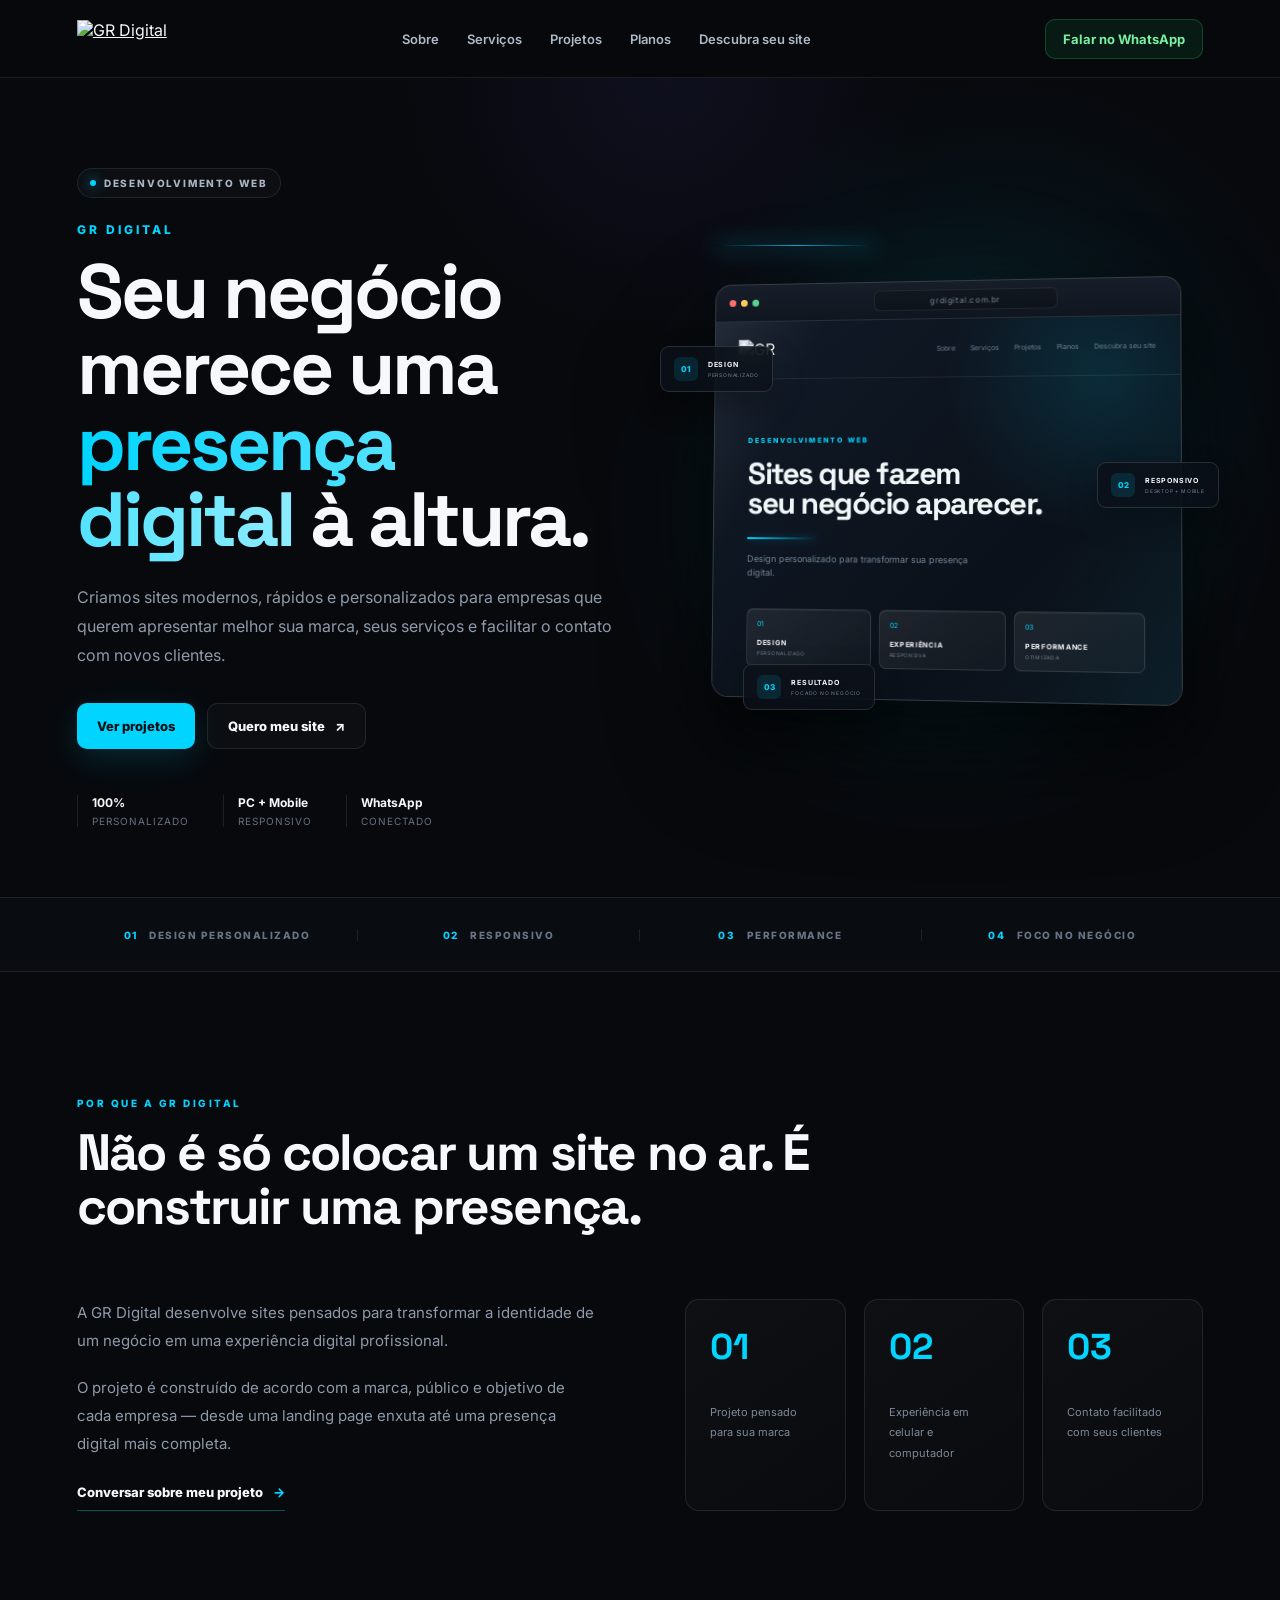
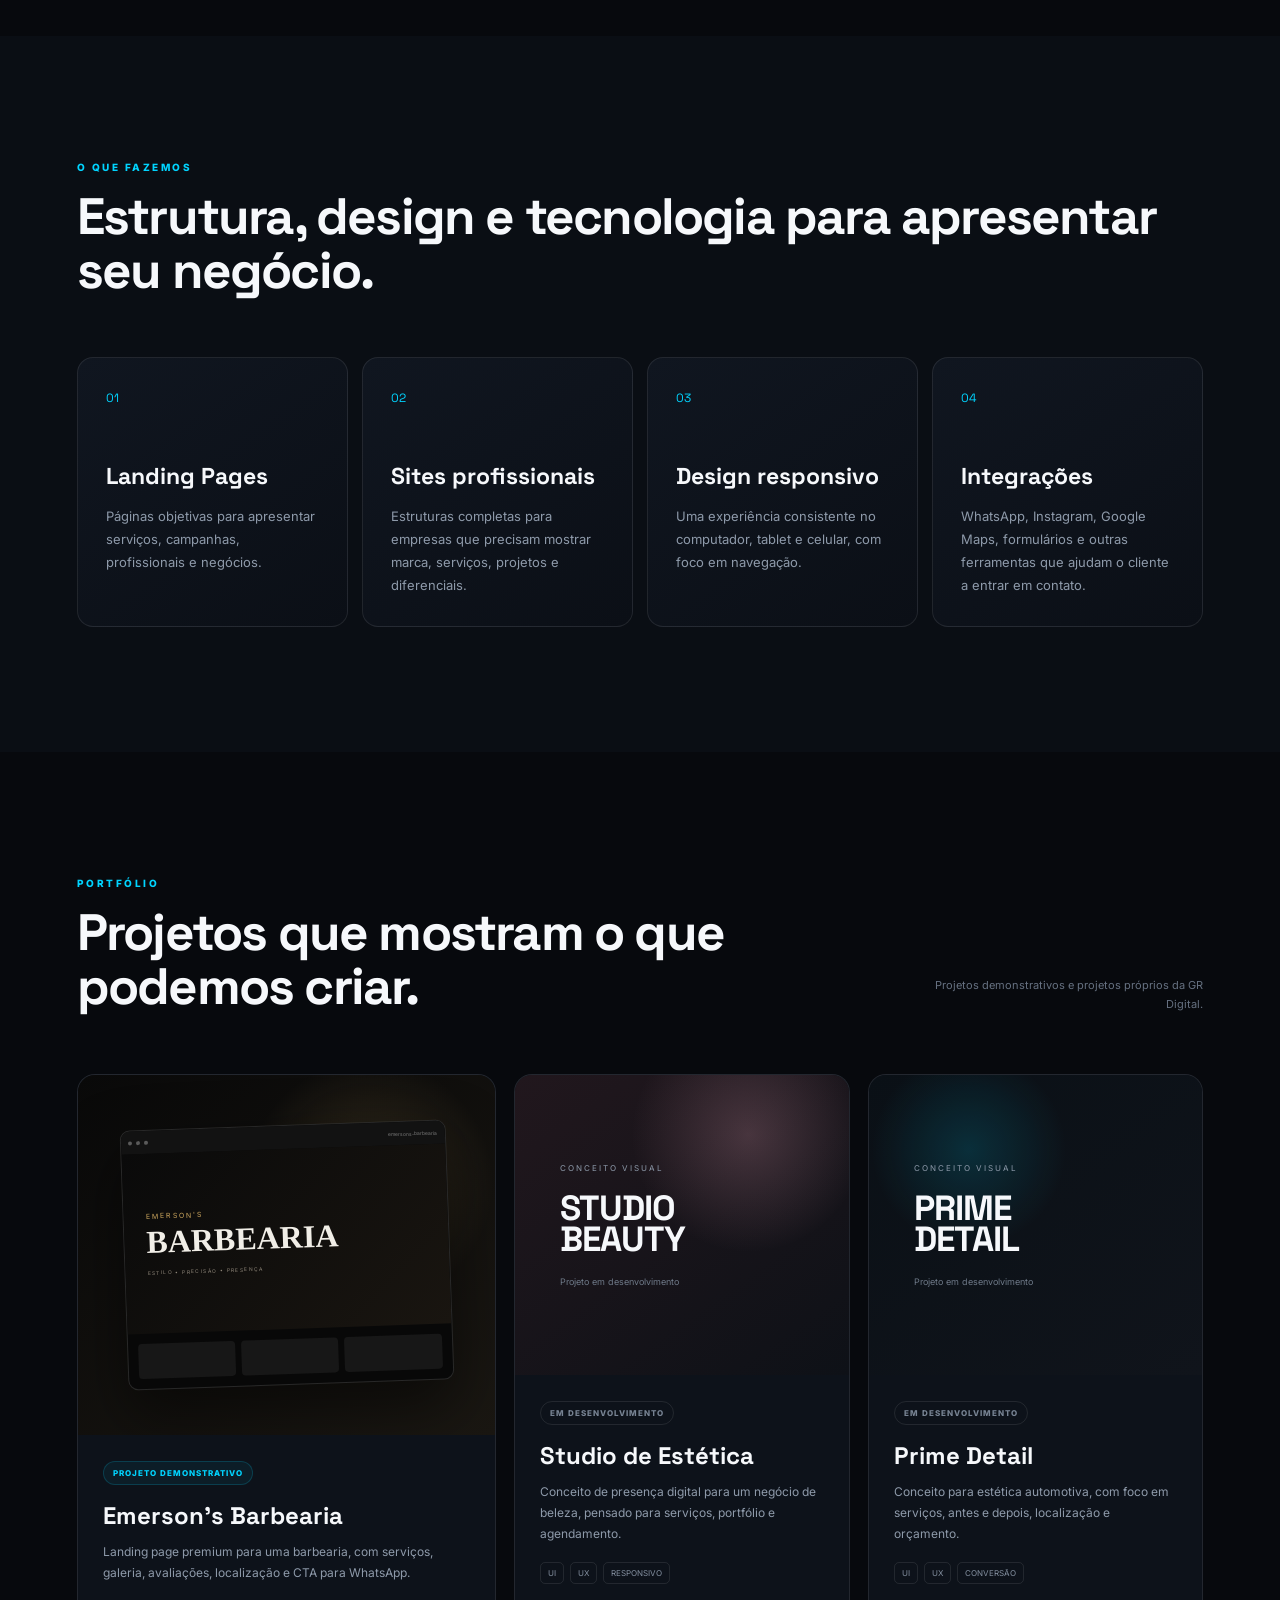
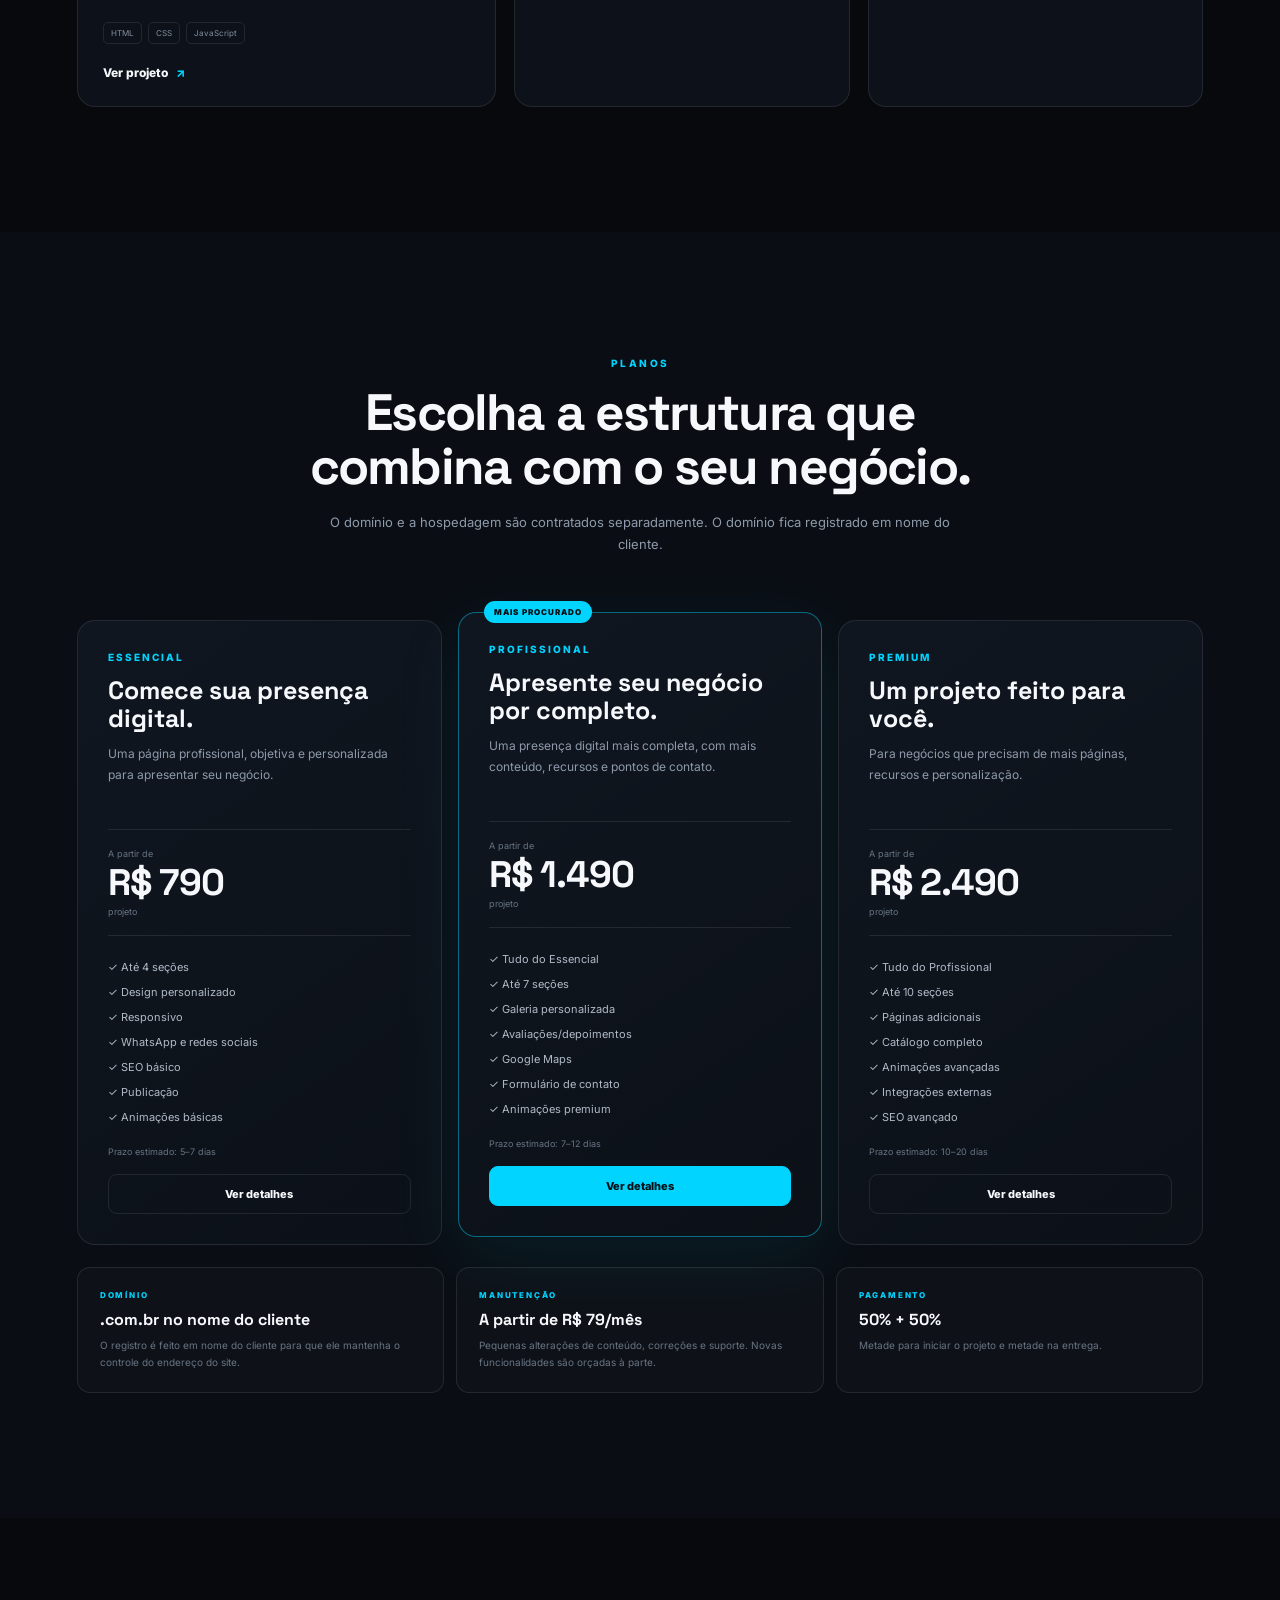
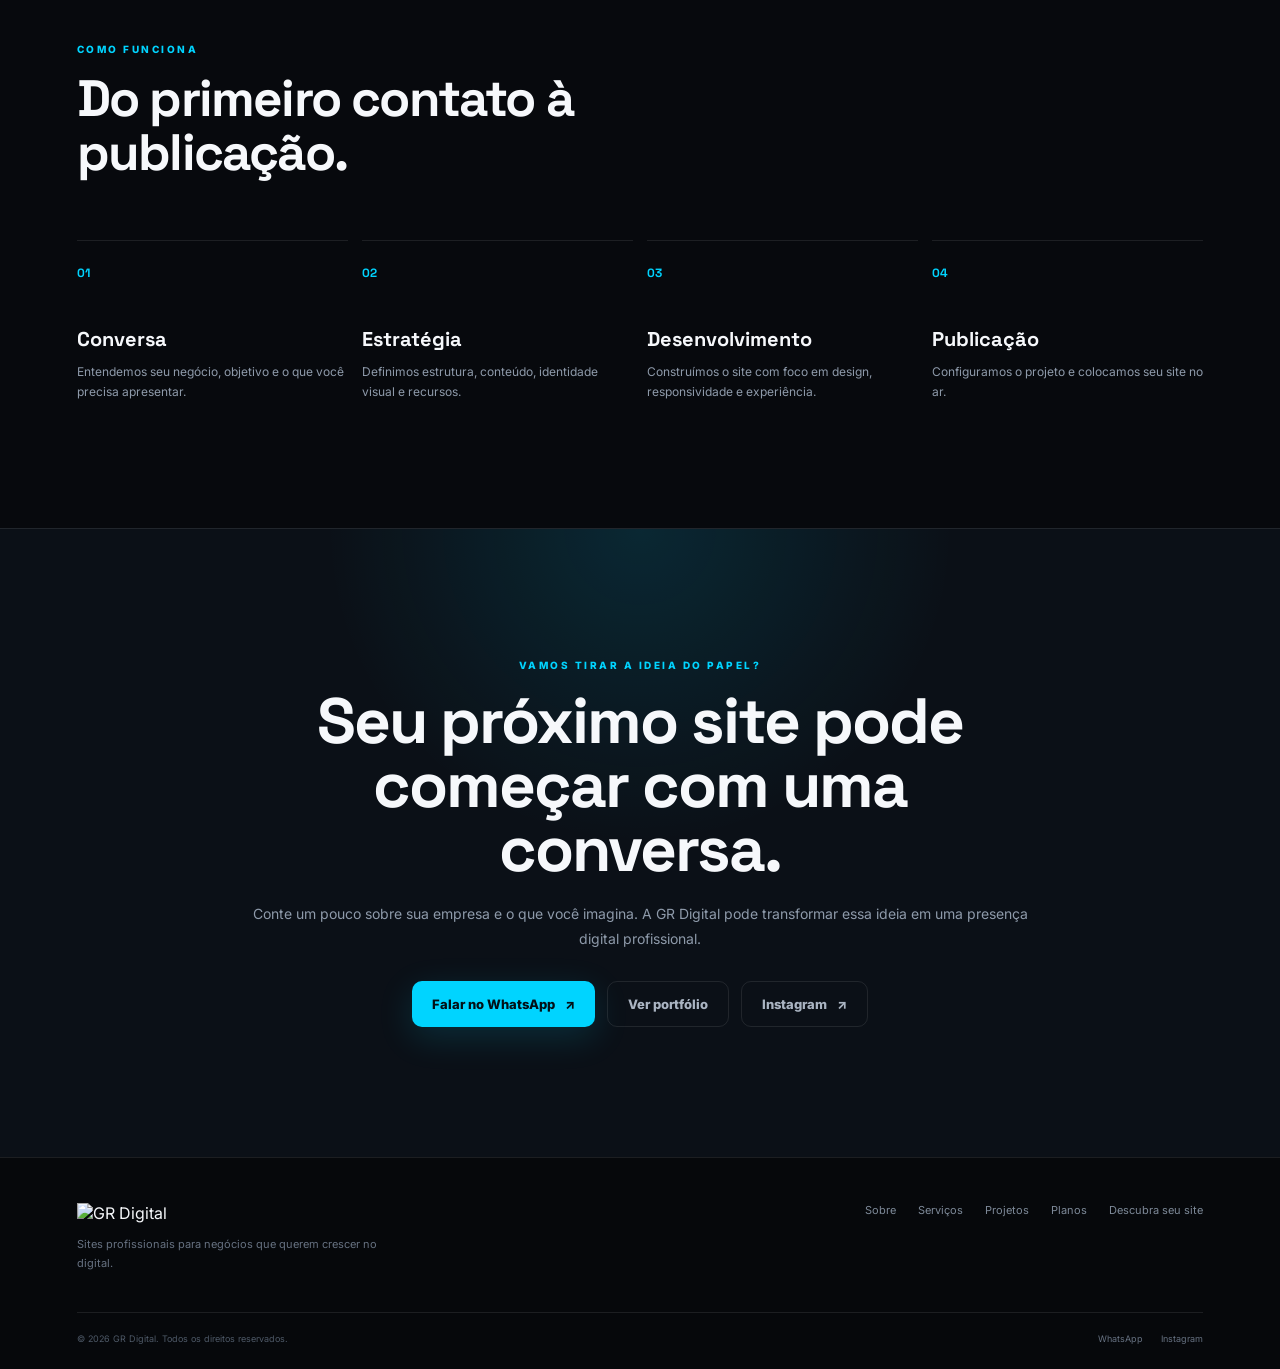
==== index.html @ caee5309 "Add files via upload" ====
<!DOCTYPE html>
<html lang="pt-BR">
<head>
    <meta charset="UTF-8">
    <meta name="viewport" content="width=device-width, initial-scale=1.0">
    <meta name="description" content="GR Digital — criação de sites profissionais, responsivos e personalizados para negócios.">
    <title>GR Digital | Sites profissionais para o seu negócio</title>

    <link rel="preconnect" href="https://fonts.googleapis.com">
    <link rel="preconnect" href="https://fonts.gstatic.com" crossorigin>
    <link href="https://fonts.googleapis.com/css2?family=Inter:wght@400;500;600;700;800&family=Space+Grotesk:wght@500;600;700&display=swap" rel="stylesheet">
    <link rel="stylesheet" href="styles.css">
</head>
<body>

<header class="container_header">
    <div class="logo_site">
        <a href="index.html" aria-label="GR Digital - início">
            <img src="./IMG/GR-FUNDO-TRANSPARENTE.png" alt="GR Digital">
        </a>
    </div>

    <nav aria-label="Navegação principal">
        <a href="#sobre">Sobre</a>
        <a href="#servicos">Serviços</a>
        <a href="#projetos">Projetos</a>
        <a href="#planos">Planos</a>
        <a href="descubra.html">Descubra seu site</a>
    </nav>

    <a href="https://wa.me/5548998230477?text=Ol%C3%A1!%20Quero%20saber%20mais%20sobre%20os%20sites%20da%20GR%20Digital." class="btn_wpp">Falar no WhatsApp</a>
</header>

<main>

<section class="hero" id="inicio">
    <div class="hero_grid">
        <div class="hero_content">
            <div class="hero_badge"><span></span> DESENVOLVIMENTO WEB</div>
            <p class="hero_tag">GR DIGITAL</p>
            <h1>Seu negócio merece uma <span>presença digital</span> à altura.</h1>
            <p class="hero_text">
                Criamos sites modernos, rápidos e personalizados para empresas que querem apresentar melhor sua marca, seus serviços e facilitar o contato com novos clientes.
            </p>
            <div class="hero_buttons">
                <a href="#projetos" class="btn_principal">Ver projetos</a>
                <a href="https://wa.me/5548998230477?text=Ol%C3%A1!%20Quero%20criar%20um%20site%20com%20a%20GR%20Digital." class="btn_outline">Quero meu site <span>↗</span></a>
            </div>
            <div class="hero_meta">
                <div><strong>100%</strong><span>personalizado</span></div>
                <div><strong>PC + Mobile</strong><span>responsivo</span></div>
                <div><strong>WhatsApp</strong><span>conectado</span></div>
            </div>
        </div>

        <!-- MOCKUP DO SITE -->
<div class="hero-mockup">

    <div class="mockup-browser">

        <!-- Barra do navegador -->
        <div class="mockup-topbar">

            <div class="mockup-dots">
                <span></span>
                <span></span>
                <span></span>
            </div>

            <div class="mockup-url">
                grdigital.com.br
            </div>

        </div>


        <!-- Conteúdo do site -->
        <div class="mockup-site">

            <!-- Mini header -->
            <div class="mockup-header">

                <div class="mockup-logo">
                    <img src="./IMG/GR-FUNDO-TRANSPARENTE.png" alt="GR Digital">
                </div>

                <div class="mockup-nav">
                    <span>Sobre</span>
                    <span>Serviços</span>
                    <span>Projetos</span>
                    <span>Planos</span>
                    <span>Descubra seu site</span>
                </div>

            </div>


            <!-- Mini hero -->
            <div class="mockup-content">

                <span class="mockup-tag">
                    DESENVOLVIMENTO WEB
                </span>

                <h3>
                    Sites que fazem<br>
                    seu negócio aparecer.
                </h3>

                <div class="mockup-line"></div>

                <p>
                    Design personalizado para transformar
                    sua presença digital.
                </p>


                <!-- Mini cards -->
                <div class="mockup-cards">

                    <div class="mockup-card">
                        <span>01</span>
                        <strong>DESIGN</strong>
                        <small>PERSONALIZADO</small>
                    </div>

                    <div class="mockup-card">
                        <span>02</span>
                        <strong>EXPERIÊNCIA</strong>
                        <small>RESPONSIVA</small>
                    </div>

                    <div class="mockup-card">
                        <span>03</span>
                        <strong>PERFORMANCE</strong>
                        <small>OTIMIZADA</small>
                    </div>

                </div>

            </div>

        </div>

    </div>


    <!-- Elementos flutuantes -->

    <div class="mockup-badge mockup-badge-one">
        <span>01</span>

        <div>
            <strong>DESIGN</strong>
            <small>PERSONALIZADO</small>
        </div>
    </div>


    <div class="mockup-badge mockup-badge-two">
        <span>02</span>

        <div>
            <strong>RESPONSIVO</strong>
            <small>DESKTOP + MOBILE</small>
        </div>
    </div>


    <div class="mockup-badge mockup-badge-three">
        <span>03</span>

        <div>
            <strong>RESULTADO</strong>
            <small>FOCADO NO NEGÓCIO</small>
        </div>
    </div>

</div>
</section>

<section class="trust_bar">
    <div><span>01</span> DESIGN PERSONALIZADO</div>
    <div><span>02</span> RESPONSIVO</div>
    <div><span>03</span> PERFORMANCE</div>
    <div><span>04</span> FOCO NO NEGÓCIO</div>
</section>

<section class="section sobre" id="sobre">
    <div class="section_title">
        <p>POR QUE A GR DIGITAL</p>
        <h2>Não é só colocar um site no ar. É construir uma presença.</h2>
    </div>
    <div class="sobre_grid">
        <div class="sobre_texto">
            <p>A GR Digital desenvolve sites pensados para transformar a identidade de um negócio em uma experiência digital profissional.</p>
            <p>O projeto é construído de acordo com a marca, público e objetivo de cada empresa — desde uma landing page enxuta até uma presença digital mais completa.</p>
            <a href="https://wa.me/5548998230477?text=Ol%C3%A1!%20Quero%20conversar%20sobre%20um%20projeto%20para%20minha%20empresa." class="text_link">Conversar sobre meu projeto <span>→</span></a>
        </div>
        <div class="sobre_dados">
            <div><strong>01</strong><span>Projeto pensado para sua marca</span></div>
            <div><strong>02</strong><span>Experiência em celular e computador</span></div>
            <div><strong>03</strong><span>Contato facilitado com seus clientes</span></div>
        </div>
    </div>
</section>

<section class="section servicos" id="servicos">
    <div class="section_title">
        <p>O QUE FAZEMOS</p>
        <h2>Estrutura, design e tecnologia para apresentar seu negócio.</h2>
    </div>
    <div class="servicos_grid">
        <article class="servico_card"><span>01</span><h3>Landing Pages</h3><p>Páginas objetivas para apresentar serviços, campanhas, profissionais e negócios.</p></article>
        <article class="servico_card"><span>02</span><h3>Sites profissionais</h3><p>Estruturas completas para empresas que precisam mostrar marca, serviços, projetos e diferenciais.</p></article>
        <article class="servico_card"><span>03</span><h3>Design responsivo</h3><p>Uma experiência consistente no computador, tablet e celular, com foco em navegação.</p></article>
        <article class="servico_card"><span>04</span><h3>Integrações</h3><p>WhatsApp, Instagram, Google Maps, formulários e outras ferramentas que ajudam o cliente a entrar em contato.</p></article>
    </div>
</section>

<section class="section projetos" id="projetos">
    <div class="section_head_row">
        <div class="section_title">
            <p>PORTFÓLIO</p>
            <h2>Projetos que mostram o que podemos criar.</h2>
        </div>
        <div class="portfolio_note">Projetos demonstrativos e projetos próprios da GR Digital.</div>
    </div>

    <div class="projetos_grid">
        <article class="projeto_card projeto_destaque">
            <div class="projeto_preview barbearia_preview">
                <div class="preview_browser">
                    <div class="preview_top"><span></span><span></span><span></span><small>emersons-barbearia</small></div>
                    <div class="preview_barbearia"><small>EMERSON'S</small><strong>BARBEARIA</strong><i>ESTILO • PRECISÃO • PRESENÇA</i></div>
                    <div class="preview_services"><b></b><b></b><b></b></div>
                </div>
            </div>
            <div class="projeto_info">
                <div class="project_status">PROJETO DEMONSTRATIVO</div>
                <h3>Emerson's Barbearia</h3>
                <p>Landing page premium para uma barbearia, com serviços, galeria, avaliações, localização e CTA para WhatsApp.</p>
                <div class="project_tags"><span>HTML</span><span>CSS</span><span>JavaScript</span></div>
                <a href="https://github.com/guilhermedemedeirosrabelo86-maker/EMERSON-BARBEARIA" target="_blank" rel="noopener noreferrer" class="project_link">Ver projeto <span>↗</span></a>
            </div>
        </article>

        <article class="projeto_card projeto_conceito">
            <div class="projeto_preview studio_preview"><div class="concept_label">CONCEITO VISUAL</div><strong>STUDIO<br>BEAUTY</strong><span>Projeto em desenvolvimento</span></div>
            <div class="projeto_info">
                <div class="project_status neutral">EM DESENVOLVIMENTO</div>
                <h3>Studio de Estética</h3>
                <p>Conceito de presença digital para um negócio de beleza, pensado para serviços, portfólio e agendamento.</p>
                <div class="project_tags"><span>UI</span><span>UX</span><span>RESPONSIVO</span></div>
            </div>
        </article>

        <article class="projeto_card projeto_conceito">
            <div class="projeto_preview auto_preview"><div class="concept_label">CONCEITO VISUAL</div><strong>PRIME<br>DETAIL</strong><span>Projeto em desenvolvimento</span></div>
            <div class="projeto_info">
                <div class="project_status neutral">EM DESENVOLVIMENTO</div>
                <h3>Prime Detail</h3>
                <p>Conceito para estética automotiva, com foco em serviços, antes e depois, localização e orçamento.</p>
                <div class="project_tags"><span>UI</span><span>UX</span><span>CONVERSÃO</span></div>
            </div>
        </article>
    </div>
</section>

<section class="section planos" id="planos">
    <div class="section_title center">
        <p>PLANOS</p>
        <h2>Escolha a estrutura que combina com o seu negócio.</h2>
        <span>O domínio e a hospedagem são contratados separadamente. O domínio fica registrado em nome do cliente.</span>
    </div>

    <div class="planos_container">
        <article class="plano_card">
            <p class="plano_nome">ESSENCIAL</p>
            <h3>Comece sua presença digital.</h3>
            <p class="plano_descricao">Uma página profissional, objetiva e personalizada para apresentar seu negócio.</p>
            <div class="preco"><small>A partir de</small><strong>R$ 790</strong><span>projeto</span></div>
            <ul><li>✓ Até 4 seções</li><li>✓ Design personalizado</li><li>✓ Responsivo</li><li>✓ WhatsApp e redes sociais</li><li>✓ SEO básico</li><li>✓ Publicação</li><li>✓ Animações básicas</li></ul>
            <div class="prazo">Prazo estimado: 5–7 dias</div>
            <a href="plano1.html" class="btn_plano">Ver detalhes</a>
        </article>

        <article class="plano_card destaque">
            <div class="mais_vendido">MAIS PROCURADO</div>
            <p class="plano_nome">PROFISSIONAL</p>
            <h3>Apresente seu negócio por completo.</h3>
            <p class="plano_descricao">Uma presença digital mais completa, com mais conteúdo, recursos e pontos de contato.</p>
            <div class="preco"><small>A partir de</small><strong>R$ 1.490</strong><span>projeto</span></div>
            <ul><li>✓ Tudo do Essencial</li><li>✓ Até 7 seções</li><li>✓ Galeria personalizada</li><li>✓ Avaliações/depoimentos</li><li>✓ Google Maps</li><li>✓ Formulário de contato</li><li>✓ Animações premium</li></ul>
            <div class="prazo">Prazo estimado: 7–12 dias</div>
            <a href="plano2.html" class="btn_plano btn_plano_gold">Ver detalhes</a>
        </article>

        <article class="plano_card">
            <p class="plano_nome">PREMIUM</p>
            <h3>Um projeto feito para você.</h3>
            <p class="plano_descricao">Para negócios que precisam de mais páginas, recursos e personalização.</p>
            <div class="preco"><small>A partir de</small><strong>R$ 2.490</strong><span>projeto</span></div>
            <ul><li>✓ Tudo do Profissional</li><li>✓ Até 10 seções</li><li>✓ Páginas adicionais</li><li>✓ Catálogo completo</li><li>✓ Animações avançadas</li><li>✓ Integrações externas</li><li>✓ SEO avançado</li></ul>
            <div class="prazo">Prazo estimado: 10–20 dias</div>
            <a href="plano3.html" class="btn_plano">Ver detalhes</a>
        </article>
    </div>

    <div class="extras_grid">
        <div><span>DOMÍNIO</span><strong>.com.br no nome do cliente</strong><p>O registro é feito em nome do cliente para que ele mantenha o controle do endereço do site.</p></div>
        <div><span>MANUTENÇÃO</span><strong>A partir de R$ 79/mês</strong><p>Pequenas alterações de conteúdo, correções e suporte. Novas funcionalidades são orçadas à parte.</p></div>
        <div><span>PAGAMENTO</span><strong>50% + 50%</strong><p>Metade para iniciar o projeto e metade na entrega.</p></div>
    </div>
</section>

<section class="section processo">
    <div class="section_title">
        <p>COMO FUNCIONA</p>
        <h2>Do primeiro contato à publicação.</h2>
    </div>
    <div class="processo_grid">
        <div><b>01</b><h3>Conversa</h3><p>Entendemos seu negócio, objetivo e o que você precisa apresentar.</p></div>
        <div><b>02</b><h3>Estratégia</h3><p>Definimos estrutura, conteúdo, identidade visual e recursos.</p></div>
        <div><b>03</b><h3>Desenvolvimento</h3><p>Construímos o site com foco em design, responsividade e experiência.</p></div>
        <div><b>04</b><h3>Publicação</h3><p>Configuramos o projeto e colocamos seu site no ar.</p></div>
    </div>
</section>

<section class="contato" id="contato">
    <div class="contato_content">
        <p>VAMOS TIRAR A IDEIA DO PAPEL?</p>
        <h2>Seu próximo site pode começar com uma conversa.</h2>
        <p>Conte um pouco sobre sua empresa e o que você imagina. A GR Digital pode transformar essa ideia em uma presença digital profissional.</p>
        <div class="contato_botoes">
            <a href="https://wa.me/5548998230477?text=Ol%C3%A1!%20Quero%20conversar%20sobre%20um%20site%20para%20minha%20empresa." class="btn_principal">Falar no WhatsApp <span class="btn_arrow" aria-hidden="true">↗</span></a>
            <a href="#projetos" class="btn_instagram">Ver portfólio</a>
            <a href="https://www.instagram.com/grdigital_sites/" target="_blank" rel="noopener noreferrer" class="btn_instagram">Instagram <span class="btn_arrow" aria-hidden="true">↗</span></a>
        </div>
    </div>
</section>

</main>

<footer>
    <div class="footer_top">
        <div><img src="./IMG/GR-FUNDO-TRANSPARENTE.png" alt="GR Digital"><p>Sites profissionais para negócios que querem crescer no digital.</p></div>
        <div class="footer_links"><a href="#sobre">Sobre</a><a href="#servicos">Serviços</a><a href="#projetos">Projetos</a><a href="#planos">Planos</a><a href="descubra.html">Descubra seu site</a></div>
    </div>
    <div class="footer_bottom"><span>© 2026 GR Digital. Todos os direitos reservados.</span><div><a href="https://wa.me/5548998230477">WhatsApp</a><a href="https://www.instagram.com/grdigital_sites/" target="_blank" rel="noopener noreferrer">Instagram</a></div></div>
</footer>

</body>
</html>
---- styles.css ----
:root{
    --bg:#07090d;
    --bg-soft:#0d1118;
    --surface:#111722;
    --surface-2:#151c28;
    --primary:#00d4ff;
    --primary-2:#6c5ce7;
    --white:#f6f8fb;
    --muted:#8e9aaa;
    --muted-2:#667181;
    --border:rgba(255,255,255,.09);
    --green:#25d366;
    --font-title:'Space Grotesk',sans-serif;
    --font-body:'Inter',sans-serif;
}
*{margin:0;padding:0;box-sizing:border-box}
html{scroll-behavior:smooth}
body{background:var(--bg);color:var(--white);font-family:var(--font-body);overflow-x:hidden}
a{color:inherit}
.container_header{height:78px;width:100%;padding:0 6%;display:flex;align-items:center;justify-content:space-between;gap:28px;background:rgba(7,9,13,.82);backdrop-filter:blur(18px);border-bottom:1px solid var(--border);position:sticky;top:0;z-index:1000}
.logo_site img{display:block;height:38px;width:auto}.logo_site a{display:flex;align-items:center}
nav{display:flex;align-items:center;gap:28px}nav a{color:#aeb8c7;text-decoration:none;font-size:13px;font-weight:600;transition:.25s}nav a:hover{color:var(--primary)}
.btn_wpp{padding:11px 17px;border:1px solid rgba(37,211,102,.25);border-radius:10px;background:rgba(37,211,102,.09);color:#7bf0a4;text-decoration:none;font-size:13px;font-weight:700;transition:.25s;white-space:nowrap}.btn_wpp:hover{background:var(--green);color:#041008;transform:translateY(-2px)}
.hero{min-height:760px;padding:90px 6% 70px;position:relative;display:flex;align-items:center;background:radial-gradient(circle at 78% 38%,rgba(0,212,255,.08),transparent 28%),radial-gradient(circle at 52% 0%,rgba(108,92,231,.08),transparent 25%)}
.hero_grid{width:100%;max-width:1400px;margin:auto;display:grid;grid-template-columns:1.02fr .98fr;align-items:center;gap:60px}.hero_content{max-width:700px}.hero_badge{display:inline-flex;align-items:center;gap:8px;border:1px solid var(--border);background:rgba(255,255,255,.025);padding:8px 12px;border-radius:999px;color:#aab4c2;font-size:10px;font-weight:800;letter-spacing:1.8px;margin-bottom:24px}.hero_badge span{width:6px;height:6px;background:var(--primary);border-radius:50%;box-shadow:0 0 14px var(--primary)}.hero_tag{color:var(--primary);font-size:12px;font-weight:800;letter-spacing:3px;margin-bottom:16px}.hero h1{font-family:var(--font-title);font-size:clamp(48px,6vw,82px);line-height:.99;letter-spacing:-3px;margin-bottom:26px}.hero h1 span{background:linear-gradient(90deg,var(--primary),#8cecff);-webkit-background-clip:text;background-clip:text;color:transparent}.hero_text{max-width:650px;color:var(--muted);font-size:16px;line-height:1.8;margin-bottom:34px}.hero_buttons{display:flex;gap:12px;flex-wrap:wrap}.btn_principal,.btn_outline{display:inline-flex;align-items:center;justify-content:center;gap:10px;padding:14px 20px;border-radius:10px;text-decoration:none;font-weight:800;font-size:13px;transition:.25s}.btn_principal{background:var(--primary);color:#031016;box-shadow:0 10px 35px rgba(0,212,255,.15)}.btn_principal:hover{transform:translateY(-3px);box-shadow:0 14px 40px rgba(0,212,255,.25)}.btn_outline{border:1px solid var(--border);background:rgba(255,255,255,.025);color:var(--white)}.btn_outline:hover{border-color:rgba(0,212,255,.4);color:var(--primary);transform:translateY(-3px)}.hero_meta{display:flex;gap:34px;margin-top:46px}.hero_meta div{display:flex;flex-direction:column;gap:5px;border-left:1px solid var(--border);padding-left:14px}.hero_meta strong{font-size:12px}.hero_meta span{color:var(--muted-2);font-size:10px;text-transform:uppercase;letter-spacing:1px}
.hero_visual{height:560px;position:relative;display:flex;align-items:center;justify-content:center}.glow{position:absolute;border-radius:50%;filter:blur(70px);pointer-events:none}.glow_one{width:240px;height:240px;background:rgba(0,212,255,.13);right:10%;top:14%}.glow_two{width:210px;height:210px;background:rgba(108,92,231,.12);left:8%;bottom:8%}.browser_mockup{width:min(650px,100%);border:1px solid rgba(255,255,255,.14);background:#0b0f16;border-radius:18px;overflow:hidden;box-shadow:0 40px 100px rgba(0,0,0,.55),0 0 70px rgba(0,212,255,.08);transform:perspective(1000px) rotateY(-7deg) rotateX(2deg)}.browser_top{height:42px;display:flex;align-items:center;gap:18px;padding:0 15px;border-bottom:1px solid var(--border);background:#0e131c}.browser_dots{display:flex;gap:6px}.browser_dots i{width:7px;height:7px;border-radius:50%;background:#3b4350}.browser_address{height:24px;flex:1;max-width:300px;margin:auto;border:1px solid var(--border);border-radius:7px;display:flex;align-items:center;justify-content:center;color:#657080;font-size:9px}.browser_screen{min-height:370px;padding:22px;background:linear-gradient(135deg,#101823,#0b1018 60%,#101b26)}.mock_nav{display:flex;align-items:center;gap:20px;color:#687484;font-size:8px}.mock_nav b{font-size:13px;color:var(--primary);margin-right:auto}.mock_hero{padding:75px 30px 50px}.mock_hero small{font-size:8px;letter-spacing:2px;color:var(--primary)}.mock_hero strong{display:block;font-family:var(--font-title);font-size:39px;line-height:1;margin-top:12px;letter-spacing:-1.5px}.mock_hero em{display:block;width:85px;height:2px;background:linear-gradient(90deg,var(--primary),transparent);margin-top:24px}.mock_cards{display:flex;gap:10px}.mock_cards span{height:55px;flex:1;border-radius:8px;background:rgba(255,255,255,.045);border:1px solid var(--border)}.floating_card{position:absolute;padding:13px 16px;border:1px solid var(--border);background:rgba(12,16,23,.88);backdrop-filter:blur(15px);border-radius:12px;display:flex;align-items:center;gap:11px;box-shadow:0 15px 40px rgba(0,0,0,.35)}.floating_card b{font-family:var(--font-title);color:var(--primary);font-size:15px}.floating_card span{font-size:9px;line-height:1.4;color:#9ba7b6;text-transform:uppercase;letter-spacing:.7px}.floating_one{left:0;top:20%}.floating_two{right:-2%;bottom:14%}
.trust_bar{min-height:75px;padding:0 6%;display:grid;grid-template-columns:repeat(4,1fr);align-items:center;border-top:1px solid var(--border);border-bottom:1px solid var(--border);background:#090c11;color:#687485;font-size:10px;font-weight:800;letter-spacing:1.5px}.trust_bar div{text-align:center;border-right:1px solid var(--border)}.trust_bar div:last-child{border:0}.trust_bar span{color:var(--primary);margin-right:8px}
.section{padding:125px 6%;max-width:1500px;margin:auto}.section_title{max-width:760px}.section_title>p{color:var(--primary);font-size:10px;font-weight:800;letter-spacing:2.5px;margin-bottom:17px}.section_title h2{font-family:var(--font-title);font-size:clamp(34px,4vw,58px);line-height:1.05;letter-spacing:-1.8px}.center{text-align:center;margin:auto}.center>span{display:block;max-width:650px;margin:18px auto 0;color:var(--muted);font-size:13px;line-height:1.7}.sobre_grid{display:grid;grid-template-columns:1fr 1fr;gap:90px;margin-top:65px}.sobre_texto{max-width:620px;color:var(--muted);line-height:1.85;font-size:15px}.sobre_texto p{margin-bottom:20px}.text_link{display:inline-flex;gap:10px;color:var(--white);font-size:13px;font-weight:800;text-decoration:none;border-bottom:1px solid rgba(0,212,255,.35);padding-bottom:6px}.text_link span{color:var(--primary)}.sobre_dados{display:grid;grid-template-columns:repeat(3,1fr);gap:18px}.sobre_dados div{padding:24px;border:1px solid var(--border);background:linear-gradient(145deg,rgba(255,255,255,.03),rgba(255,255,255,.01));border-radius:14px}.sobre_dados strong{font-family:var(--font-title);font-size:36px;color:var(--primary);display:block;margin-bottom:30px}.sobre_dados span{color:#7d8999;font-size:11px;line-height:1.5}
.servicos{background:#0a0e14;max-width:none}.servicos .section_title,.servicos_grid{max-width:1320px;margin-left:auto;margin-right:auto}.servicos_grid{margin-top:60px;display:grid;grid-template-columns:repeat(4,1fr);gap:14px}.servico_card{min-height:270px;padding:28px;border:1px solid var(--border);background:linear-gradient(145deg,#101620,#0b0f16);border-radius:16px;transition:.3s}.servico_card:hover{transform:translateY(-7px);border-color:rgba(0,212,255,.28);box-shadow:0 20px 50px rgba(0,0,0,.25)}.servico_card>span{font-family:var(--font-title);color:var(--primary);font-size:12px}.servico_card h3{font-family:var(--font-title);font-size:23px;margin:55px 0 14px}.servico_card p{color:var(--muted);font-size:13px;line-height:1.75}
.section_head_row{display:flex;justify-content:space-between;align-items:end;gap:30px}.portfolio_note{max-width:280px;color:var(--muted-2);font-size:11px;line-height:1.7;text-align:right}.projetos_grid{margin-top:60px;display:grid;grid-template-columns:1.25fr 1fr 1fr;gap:18px}.projeto_card{overflow:hidden;border:1px solid var(--border);border-radius:18px;background:#0d121a;transition:.3s}.projeto_card:hover{transform:translateY(-7px);border-color:rgba(0,212,255,.28);box-shadow:0 25px 70px rgba(0,0,0,.3)}.projeto_preview{height:300px;position:relative;overflow:hidden}.projeto_destaque .projeto_preview{height:360px}.barbearia_preview{display:flex;align-items:center;justify-content:center;background:radial-gradient(circle at 70% 30%,rgba(201,164,92,.2),transparent 32%),linear-gradient(145deg,#090909,#1a1712)}.preview_browser{width:78%;border:1px solid rgba(255,255,255,.13);border-radius:10px;overflow:hidden;background:#080808;box-shadow:0 25px 60px rgba(0,0,0,.5);transform:rotate(-2deg)}.preview_top{height:23px;background:#121212;display:flex;align-items:center;gap:4px;padding:0 7px}.preview_top span{width:4px;height:4px;border-radius:50%;background:#5a5a5a}.preview_top small{margin-left:auto;color:#777;font-size:5px}.preview_barbearia{height:180px;padding:40px 22px;background:linear-gradient(135deg,#0a0a0a,#191510);display:flex;flex-direction:column;justify-content:center}.preview_barbearia small{color:#c9a45c;font-size:7px;letter-spacing:2px}.preview_barbearia strong{font-family:Georgia,serif;font-size:32px;line-height:.9;margin-top:7px;color:#f1eee7}.preview_barbearia i{font-style:normal;color:#8e8679;font-size:5px;letter-spacing:1.4px;margin-top:14px}.preview_services{display:flex;gap:6px;padding:10px}.preview_services b{height:35px;flex:1;background:#171717;border-radius:4px}.projeto_info{padding:25px}.project_status{display:inline-flex;padding:6px 9px;border:1px solid rgba(0,212,255,.18);background:rgba(0,212,255,.06);color:var(--primary);border-radius:999px;font-size:8px;font-weight:800;letter-spacing:1px}.project_status.neutral{border-color:var(--border);background:transparent;color:#778393}.projeto_info h3{font-family:var(--font-title);font-size:24px;margin:15px 0 10px}.projeto_info p{color:var(--muted);font-size:12px;line-height:1.75;min-height:64px}.project_tags{display:flex;gap:6px;flex-wrap:wrap;margin:17px 0}.project_tags span{font-size:8px;color:#8490a0;border:1px solid var(--border);padding:5px 7px;border-radius:5px}.project_link{display:inline-flex;gap:8px;color:var(--white);font-size:12px;font-weight:800;text-decoration:none}.project_link span{color:var(--primary)}.studio_preview{background:radial-gradient(circle at 70% 20%,rgba(236,167,187,.22),transparent 35%),linear-gradient(145deg,#21171d,#0e1117);padding:45px;display:flex;flex-direction:column;justify-content:center}.auto_preview{background:radial-gradient(circle at 30% 25%,rgba(0,212,255,.15),transparent 30%),linear-gradient(145deg,#0a1016,#10141b);padding:45px;display:flex;flex-direction:column;justify-content:center}.concept_label{font-size:8px;letter-spacing:2px;color:#8e9aaa;margin-bottom:20px}.studio_preview strong,.auto_preview strong{font-family:var(--font-title);font-size:35px;line-height:.9;letter-spacing:-1px}.studio_preview span,.auto_preview span{margin-top:20px;color:#6e7988;font-size:9px}
.planos{background:#0a0e14;max-width:none}.planos_container{max-width:1320px;margin:65px auto 0;display:grid;grid-template-columns:repeat(3,1fr);gap:16px}.plano_card{position:relative;padding:30px;border:1px solid var(--border);border-radius:18px;background:linear-gradient(145deg,#101620,#0c1118)}.plano_card.destaque{border-color:rgba(0,212,255,.45);box-shadow:0 20px 70px rgba(0,212,255,.08);transform:translateY(-8px)}.mais_vendido{position:absolute;top:-12px;left:25px;padding:6px 10px;background:var(--primary);color:#031016;border-radius:999px;font-size:8px;font-weight:900;letter-spacing:1px}.plano_nome{color:var(--primary);font-size:10px;font-weight:800;letter-spacing:2px}.plano_card h3{font-family:var(--font-title);font-size:25px;line-height:1.1;margin:14px 0 12px}.plano_descricao{color:var(--muted);font-size:12px;line-height:1.7;min-height:61px}.preco{margin:24px 0;padding:18px 0;border-top:1px solid var(--border);border-bottom:1px solid var(--border);display:flex;flex-direction:column}.preco small{color:#687484;font-size:9px}.preco strong{font-family:var(--font-title);font-size:37px;letter-spacing:-1px}.preco span{color:#687484;font-size:9px}.plano_card ul{list-style:none;display:grid;gap:11px;margin:22px 0}.plano_card li{font-size:11px;color:#b0bac7}.prazo{color:#687484;font-size:9px;margin-bottom:17px}.btn_plano{display:block;text-align:center;padding:12px;border:1px solid var(--border);border-radius:9px;text-decoration:none;font-size:11px;font-weight:800;transition:.25s}.btn_plano:hover,.btn_plano_gold{background:var(--primary);border-color:var(--primary);color:#031016}.extras_grid{max-width:1320px;margin:22px auto 0;display:grid;grid-template-columns:repeat(3,1fr);gap:12px}.extras_grid>div{padding:22px;border:1px solid var(--border);border-radius:13px;background:rgba(255,255,255,.018)}.extras_grid span{display:block;color:var(--primary);font-size:8px;font-weight:800;letter-spacing:1.8px;margin-bottom:9px}.extras_grid strong{display:block;font-family:var(--font-title);font-size:16px;margin-bottom:7px}.extras_grid p{color:#687484;font-size:10px;line-height:1.65}
.processo_grid{margin-top:60px;display:grid;grid-template-columns:repeat(4,1fr);gap:14px}.processo_grid>div{border-top:1px solid var(--border);padding-top:20px}.processo_grid b{color:var(--primary);font-family:var(--font-title);font-size:12px}.processo_grid h3{font-family:var(--font-title);font-size:20px;margin:45px 0 10px}.processo_grid p{color:var(--muted);font-size:12px;line-height:1.7}
.contato{padding:130px 6%;background:radial-gradient(circle at 50% 0,rgba(0,212,255,.12),transparent 35%),#0b1017;text-align:center;border-top:1px solid var(--border)}.contato_content{max-width:800px;margin:auto}.contato_content>p:first-child{color:var(--primary);font-size:10px;font-weight:800;letter-spacing:2.5px;margin-bottom:18px}.contato h2{font-family:var(--font-title);font-size:clamp(38px,5vw,65px);line-height:1;letter-spacing:-2px;margin-bottom:20px}.contato_content>p:not(:first-child){color:var(--muted);font-size:14px;line-height:1.8;margin-bottom:30px}.contato_botoes{display:flex;justify-content:center;gap:12px;flex-wrap:wrap}.contato_botoes a{text-align:center}.btn_instagram{display:inline-flex;align-items:center;justify-content:center;gap:10px;padding:14px 20px;border:1px solid var(--border);border-radius:10px;color:#aab4c2;text-decoration:none;font-weight:800;font-size:13px}.btn_instagram:hover{border-color:rgba(0,212,255,.4);color:var(--primary)}
footer{padding:45px 6% 25px;background:#06080b;border-top:1px solid var(--border)}.footer_top{max-width:1320px;margin:auto;display:flex;justify-content:space-between;gap:40px}.footer_top img{height:34px;width:auto;margin-bottom:12px}.footer_top p{max-width:310px;color:#667181;font-size:11px;line-height:1.7}.footer_links{display:flex;gap:22px;align-items:flex-start;flex-wrap:wrap}.footer_links a{color:#7d8998;text-decoration:none;font-size:11px}.footer_links a:hover{color:var(--primary)}.footer_bottom{max-width:1320px;margin:40px auto 0;padding-top:20px;border-top:1px solid var(--border);display:flex;justify-content:space-between;color:#4e5967;font-size:9px}.footer_bottom div{display:flex;gap:18px}.footer_bottom a{color:#667181;text-decoration:none}

.hero-mockup{--mock-cyan:#00d4ff;position:relative;width:min(600px,100%);padding:34px 26px 50px;isolation:isolate;filter:drop-shadow(0 35px 45px rgba(0,0,0,.42));animation:mockup-float 7s ease-in-out infinite}
.hero-mockup::before{content:"";position:absolute;inset:13% 12% 10%;z-index:-1;border-radius:50%;background:rgba(0,212,255,.14);filter:blur(70px);animation:mockup-glow 5s ease-in-out infinite alternate}
.hero-mockup::after{content:"";position:absolute;top:0;left:7%;width:30%;height:1px;background:linear-gradient(90deg,transparent,var(--mock-cyan),transparent);box-shadow:0 0 22px 4px rgba(0,212,255,.26);opacity:.8}
.mockup-browser{position:relative;overflow:hidden;border:1px solid rgba(255,255,255,.19);border-radius:17px;background:#0b1018;box-shadow:0 24px 55px rgba(0,0,0,.5),inset 0 1px rgba(255,255,255,.08);transform:perspective(1100px) rotateY(-6deg) rotateX(2deg);transition:transform .5s ease,box-shadow .5s ease}
.hero-mockup:hover .mockup-browser{transform:perspective(1100px) rotateY(-2deg) rotateX(0) translateY(-5px);box-shadow:0 32px 70px rgba(0,0,0,.58),0 0 38px rgba(0,212,255,.12),inset 0 1px rgba(255,255,255,.1)}
.mockup-topbar{height:38px;display:flex;align-items:center;gap:14px;padding:0 14px;border-bottom:1px solid rgba(255,255,255,.08);background:linear-gradient(180deg,#171e29,#101620)}
.mockup-dots{display:flex;gap:5px}.mockup-dots span{width:7px;height:7px;border-radius:50%;background:#495464;box-shadow:inset 0 1px rgba(255,255,255,.18)}.mockup-dots span:first-child{background:#ff6b6b}.mockup-dots span:nth-child(2){background:#ffc857}.mockup-dots span:nth-child(3){background:#54d68c}
.mockup-url{width:42%;height:21px;margin:auto;border:1px solid rgba(255,255,255,.08);border-radius:6px;display:flex;align-items:center;justify-content:center;color:#7b8796;font-size:8px;letter-spacing:.6px;background:rgba(0,0,0,.18)}
.mockup-site{position:relative;min-height:355px;overflow:hidden;background:radial-gradient(circle at 84% 16%,rgba(0,212,255,.13),transparent 31%),linear-gradient(135deg,#101a27 0%,#0b111a 65%,#0c1720 100%)}
.mockup-site::after{content:"";position:absolute;inset:0;background:linear-gradient(115deg,rgba(255,255,255,.08),transparent 18%,transparent 72%,rgba(0,212,255,.04));pointer-events:none}
.mockup-header{position:relative;z-index:1;display:flex;align-items:center;padding:18px 24px;border-bottom:1px solid rgba(255,255,255,.08)}
.mockup-logo{display:flex;align-items:center;margin-right:auto}.mockup-logo img{display:block;width:70px;height:auto;max-height:22px;object-fit:contain}.mockup-nav{display:flex;gap:15px;color:#718092;font-size:7px}.mockup-nav span{transition:color .25s}.hero-mockup:hover .mockup-nav span{color:#a8bac8}
.mockup-content{position:relative;z-index:1;padding:49px 35px 30px}.mockup-tag{color:var(--mock-cyan);font-size:7px;font-weight:800;letter-spacing:2px}.mockup-content h3{max-width:360px;margin:12px 0 0;color:#f1f7f9;font-family:var(--font-title);font-size:31px;line-height:.98;letter-spacing:-1.5px}.mockup-line{width:72px;height:2px;margin:19px 0 13px;background:linear-gradient(90deg,var(--mock-cyan),transparent);box-shadow:0 0 10px rgba(0,212,255,.32);animation:mockup-line-pulse 3s ease-in-out infinite}.mockup-content p{max-width:240px;color:#758596;font-size:9px;line-height:1.55}.mockup-cards{display:flex;gap:8px;margin-top:29px}.mockup-card{min-height:59px;flex:1;padding:10px;border:1px solid rgba(255,255,255,.1);border-radius:7px;background:linear-gradient(145deg,rgba(255,255,255,.08),rgba(255,255,255,.025));box-shadow:inset 0 1px rgba(255,255,255,.06);animation:mockup-card-in .7s both}.mockup-card:nth-child(2){animation-delay:.16s}.mockup-card:nth-child(3){animation-delay:.32s}.mockup-card span{display:block;color:var(--mock-cyan);font-size:7px;margin-bottom:10px}.mockup-card strong,.mockup-card small{display:block;font-size:7px;letter-spacing:.7px}.mockup-card small{margin-top:3px;color:#738193;font-size:5px}
.mockup-badge{position:absolute;z-index:2;display:flex;align-items:center;gap:10px;padding:10px 13px;border:1px solid rgba(255,255,255,.13);border-radius:9px;background:rgba(12,17,25,.82);box-shadow:0 13px 30px rgba(0,0,0,.3);backdrop-filter:blur(12px);animation:mockup-badge-float 4.5s ease-in-out infinite}.mockup-badge span{display:grid;place-items:center;width:24px;height:24px;border-radius:6px;background:rgba(0,212,255,.12);color:var(--mock-cyan);font-size:8px;font-weight:800}.mockup-badge strong,.mockup-badge small{display:block;font-size:7px;letter-spacing:.8px}.mockup-badge small{margin-top:3px;color:#748396;font-size:5px}.mockup-badge-one{top:20%;left:-4%}.mockup-badge-two{right:-3%;top:43%;animation-delay:-1.4s}.mockup-badge-three{bottom:8%;left:12%;animation-delay:-2.7s}
@keyframes mockup-float{0%,100%{transform:translateY(0)}50%{transform:translateY(-9px)}}@keyframes mockup-glow{from{opacity:.65;transform:scale(.92)}to{opacity:1;transform:scale(1.08)}}@keyframes mockup-line-pulse{0%,100%{opacity:.65;width:72px}50%{opacity:1;width:105px}}@keyframes mockup-card-in{from{opacity:0;transform:translateY(12px)}to{opacity:1;transform:translateY(0)}}@keyframes mockup-badge-float{0%,100%{transform:translateY(0)}50%{transform:translateY(-6px)}}
@media(max-width:1050px){nav{gap:15px}.hero_grid{grid-template-columns:1fr}.hero{padding-top:75px}.hero_content{margin:auto;text-align:center}.hero_text{margin-left:auto;margin-right:auto}.hero_buttons,.hero_meta{justify-content:center}.hero_visual{margin-top:20px}.servicos_grid,.processo_grid{grid-template-columns:repeat(2,1fr)}.projetos_grid{grid-template-columns:1fr 1fr}.projeto_destaque{grid-column:1/-1}.planos_container{grid-template-columns:1fr 1fr}.plano_card.destaque{transform:none}.extras_grid{grid-template-columns:1fr}}
@media(max-width:760px){.container_header{height:auto;min-height:70px;padding:14px 5%;flex-wrap:wrap}.container_header nav{order:3;width:100%;justify-content:center;overflow:auto;padding-bottom:3px}.container_header nav a{font-size:10px;white-space:nowrap}.btn_wpp{font-size:10px;padding:9px 11px}.logo_site img{height:32px}.hero{padding:65px 5% 55px;min-height:auto}.hero h1{font-size:47px;letter-spacing:-2px}.hero_meta{gap:14px;flex-wrap:wrap}.hero_visual{height:380px}.browser_screen{min-height:250px}.mock_hero{padding:45px 18px 30px}.mock_hero strong{font-size:28px}.floating_card{display:none}.section{padding:90px 5%}.sobre_grid{grid-template-columns:1fr;gap:45px}.sobre_dados{grid-template-columns:1fr}.servicos_grid,.processo_grid{grid-template-columns:1fr}.section_head_row{align-items:start;flex-direction:column}.portfolio_note{text-align:left}.projetos_grid{grid-template-columns:1fr}.projeto_destaque{grid-column:auto}.projeto_preview,.projeto_destaque .projeto_preview{height:270px}.planos_container{grid-template-columns:1fr}.extras_grid{grid-template-columns:1fr}.footer_top,.footer_bottom{flex-direction:column}.footer_links{gap:14px}.footer_bottom{gap:12px}.trust_bar{grid-template-columns:1fr 1fr;padding:15px 5%;gap:14px}.trust_bar div{border:0}.contato{padding:90px 5%}}
@media(max-width:760px){.contato_botoes .btn_arrow{display:none}}
@media(max-width:480px){.hero h1{font-size:40px}.hero_meta div{width:100%}.hero_meta{display:grid;grid-template-columns:1fr 1fr;text-align:left}.browser_mockup{transform:none}.browser_top{height:34px}.browser_screen{min-height:230px}.mock_nav span{display:none}.mock_hero strong{font-size:24px}.plano_card{padding:24px}.contato h2{font-size:39px}.hero-mockup{padding:24px 0 28px}.mockup-browser{transform:none}.mockup-topbar{height:32px}.mockup-site{min-height:285px}.mockup-header{padding:13px 16px}.mockup-logo img{width:58px;max-height:18px}.mockup-nav{gap:8px}.mockup-content{padding:35px 22px 22px}.mockup-content h3{font-size:25px}.mockup-cards{gap:5px;margin-top:22px}.mockup-card{padding:7px;min-height:49px}.mockup-card strong{font-size:6px}.mockup-badge{display:none}}
@media(prefers-reduced-motion:reduce){.hero-mockup,.hero-mockup::before,.mockup-line,.mockup-card,.mockup-badge{animation:none}.hero-mockup:hover .mockup-browser{transform:perspective(1100px) rotateY(-6deg) rotateX(2deg) translateY(0)}}
@media(max-width:1050px){.hero-mockup{margin:25px auto 0;width:min(620px,100%)}.mockup-badge-one{left:-1%}.mockup-badge-two{right:-1%}.mockup-badge-three{left:18%}}
@media(max-width:1050px){.hero_buttons span,.projeto_link span,.contato_botoes .btn_arrow{display:none}.contato_botoes{max-width:620px;margin-left:auto;margin-right:auto;gap:10px}.contato_botoes a{min-width:180px;white-space:nowrap}}
@media(max-width:1050px){.sobre_grid{grid-template-columns:1fr;gap:45px}.sobre_dados{grid-template-columns:repeat(3,minmax(0,1fr))}.sobre_dados div{min-width:0}}
@media (min-width:761px) and (max-width:1050px){.planos_container .plano_card:last-child{grid-column:1/-1;max-width:calc((100% - 16px) / 2);width:100%;justify-self:center}}
@media(max-width:760px){.hero-mockup{margin-top:10px;padding:24px 10px 34px}.mockup-browser{transform:none}.mockup-badge{display:none}.mockup-site{min-height:325px}.mockup-header{padding:15px 19px}.mockup-content{padding:40px 25px 25px}.mockup-content h3{font-size:28px}.mockup-cards{gap:6px;margin-top:25px}.mockup-card{min-width:0;padding:8px}.mockup-card strong{overflow-wrap:anywhere}}
@media(max-width:480px){.hero-mockup{padding:18px 0 24px}.mockup-topbar{height:32px;padding:0 11px}.mockup-url{width:50%;font-size:7px}.mockup-site{min-height:305px}.mockup-header{padding:13px 15px}.mockup-logo span{font-size:16px}.mockup-nav{gap:7px;font-size:6px}.mockup-nav span:nth-child(n+3){display:block}.mockup-content{padding:34px 19px 20px}.mockup-content h3{font-size:24px;letter-spacing:-1px}.mockup-content p{font-size:8px}.mockup-cards{display:grid;grid-template-columns:repeat(2,minmax(0,1fr));gap:6px;margin-top:21px}.mockup-card{min-height:48px;padding:8px}.mockup-card:nth-child(3){grid-column:1/-1}.mockup-card span{margin-bottom:6px}.mockup-card strong{font-size:6px}.mockup-card small{font-size:5px}}
@media(max-width:360px){.mockup-nav{display:none}.mockup-content{padding-left:16px;padding-right:16px}.mockup-content h3{font-size:22px}.mockup-cards{grid-template-columns:1fr}.mockup-card:nth-child(3){grid-column:auto}}
@media(max-width:480px){.mockup-nav{display:flex;flex:1;justify-content:flex-end;gap:5px;overflow:hidden;white-space:nowrap;font-size:5.5px}.mockup-nav span{display:block;flex-shrink:0}}
@media(max-width:360px){.mockup-nav{display:flex;gap:4px;font-size:5px}.mockup-nav span:last-child{display:none}}
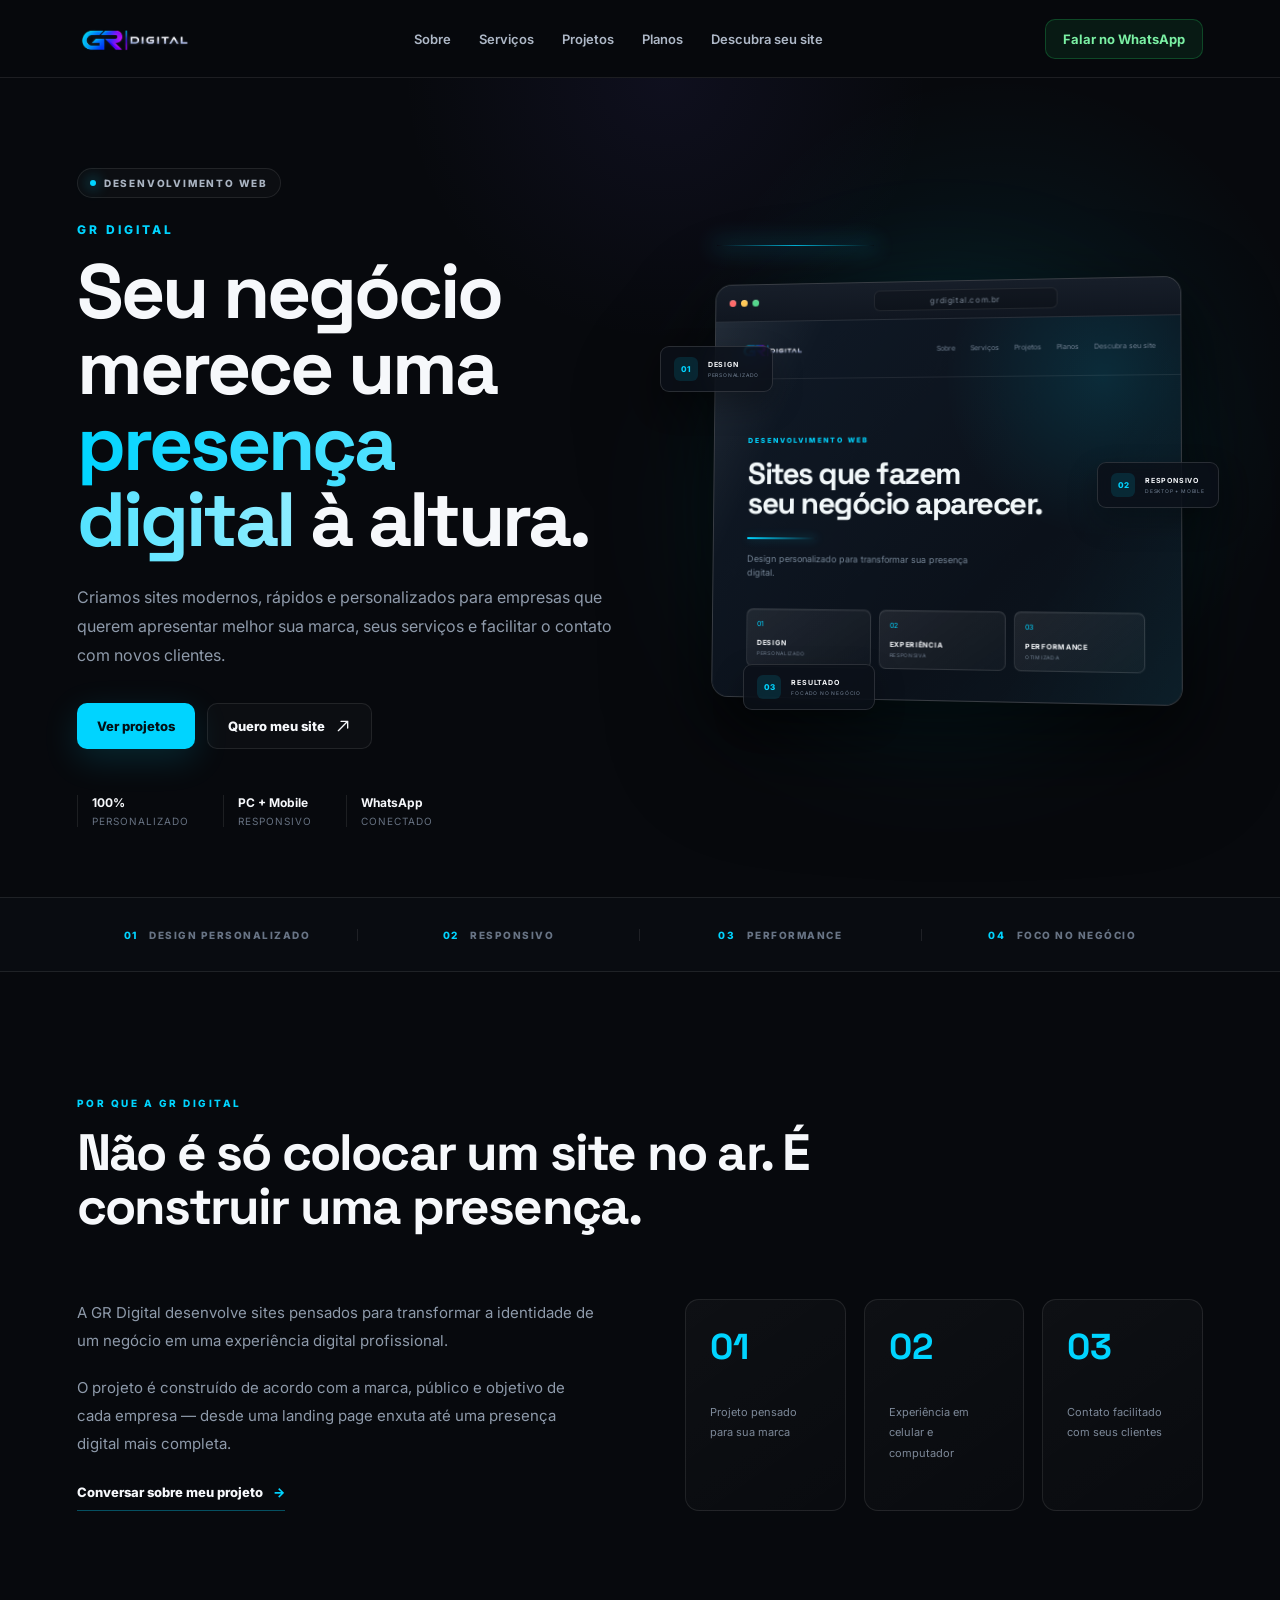
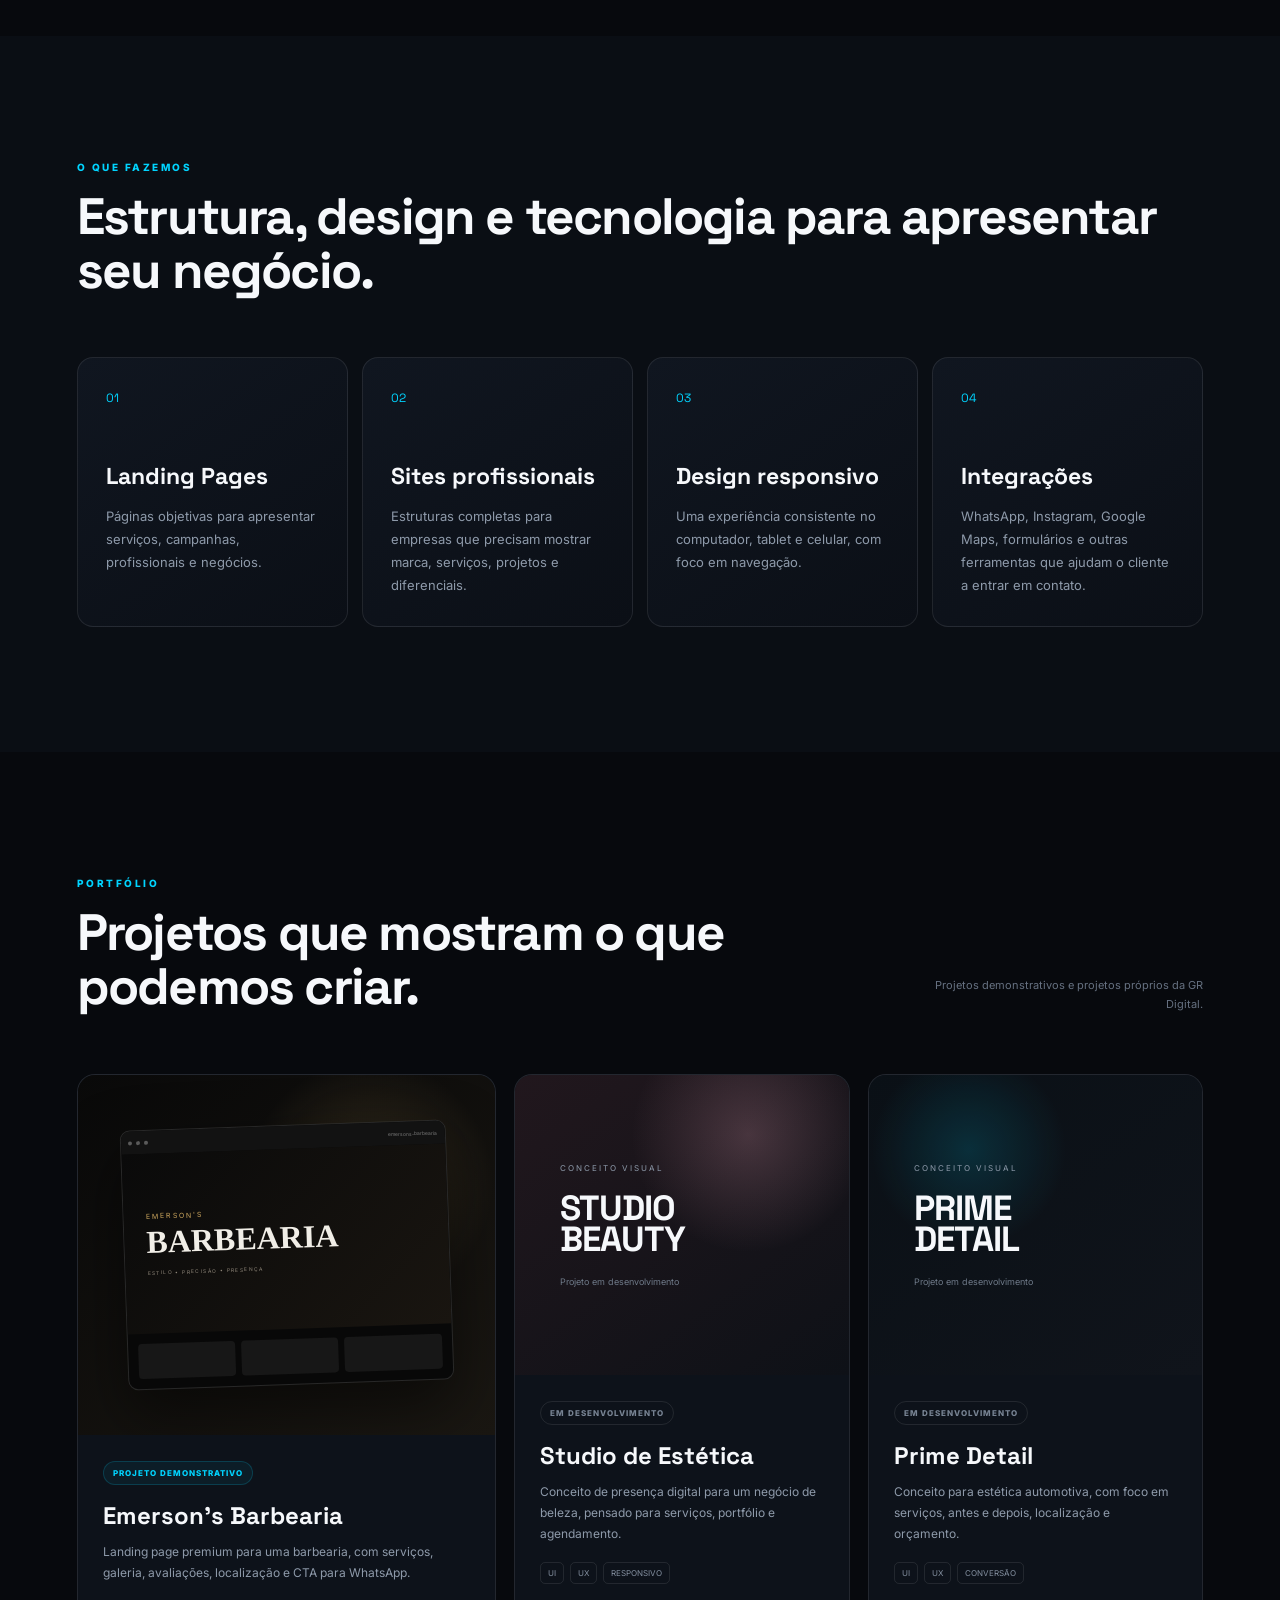
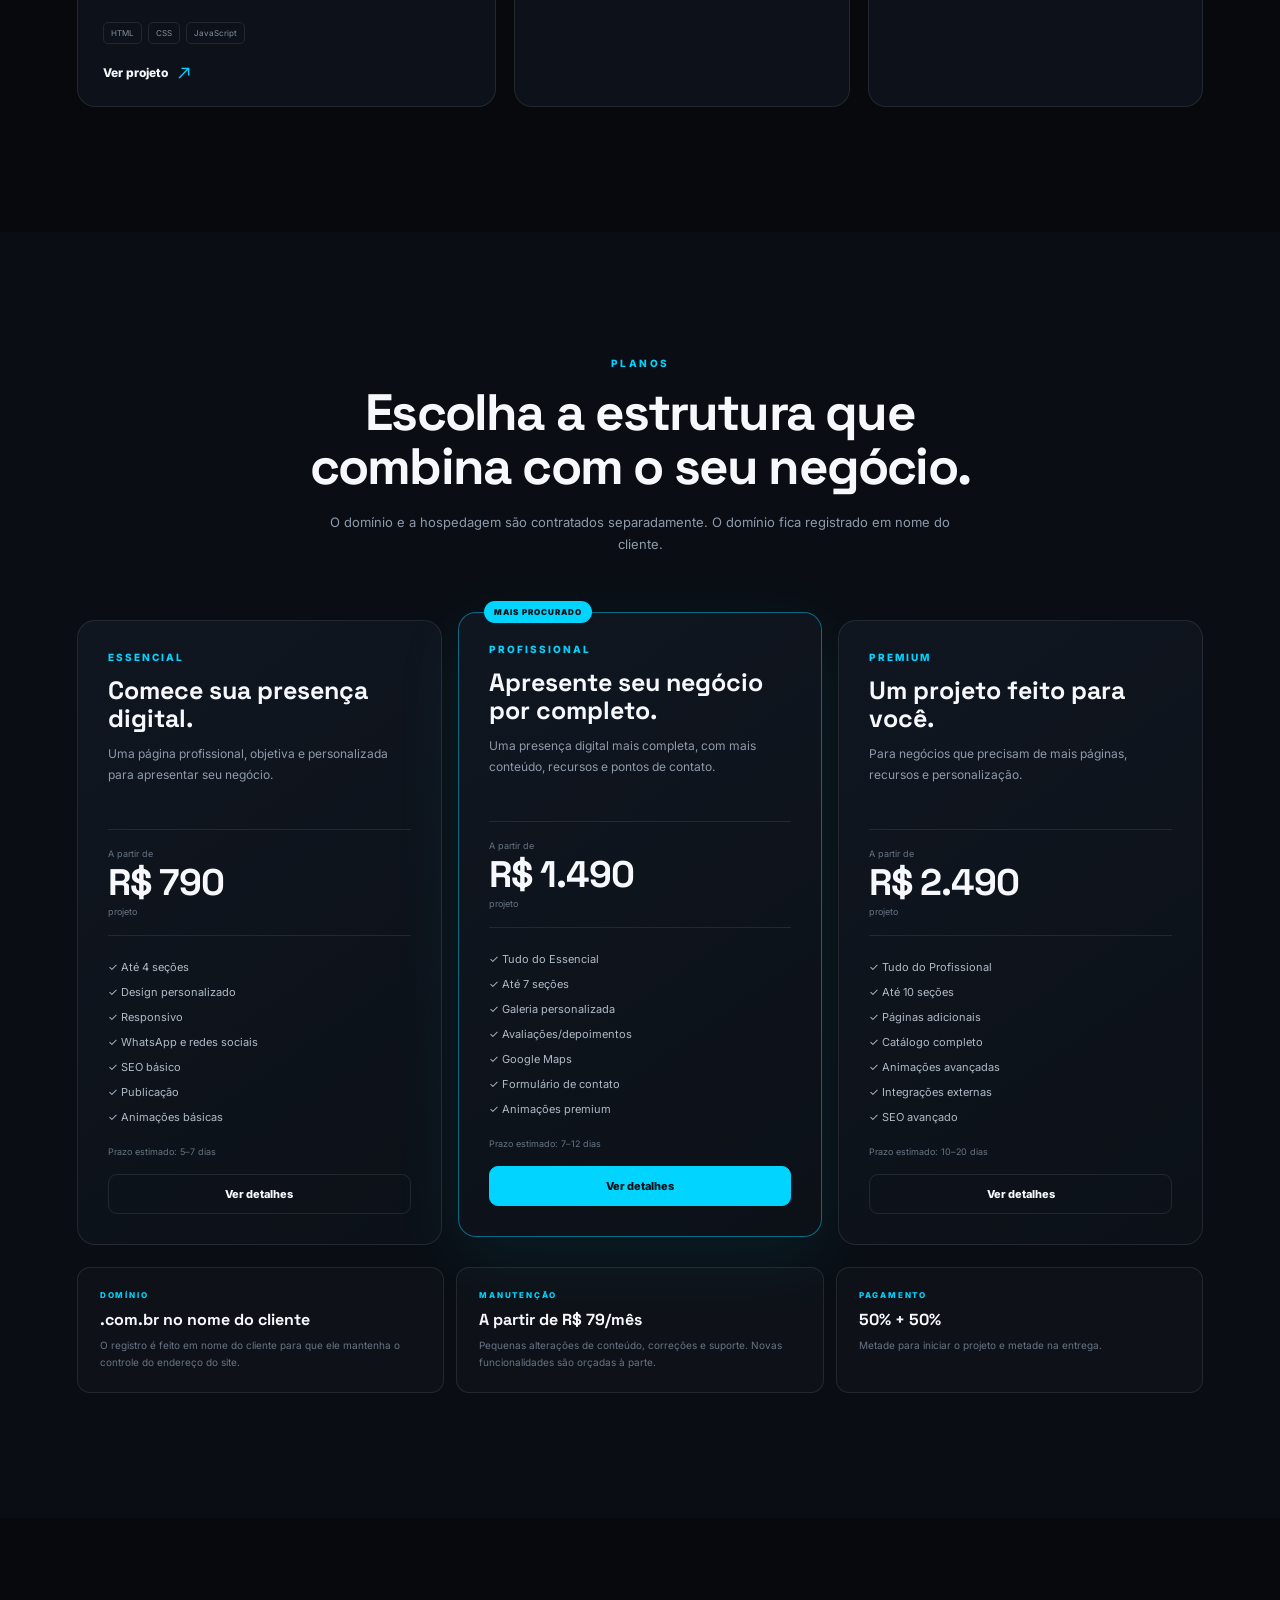
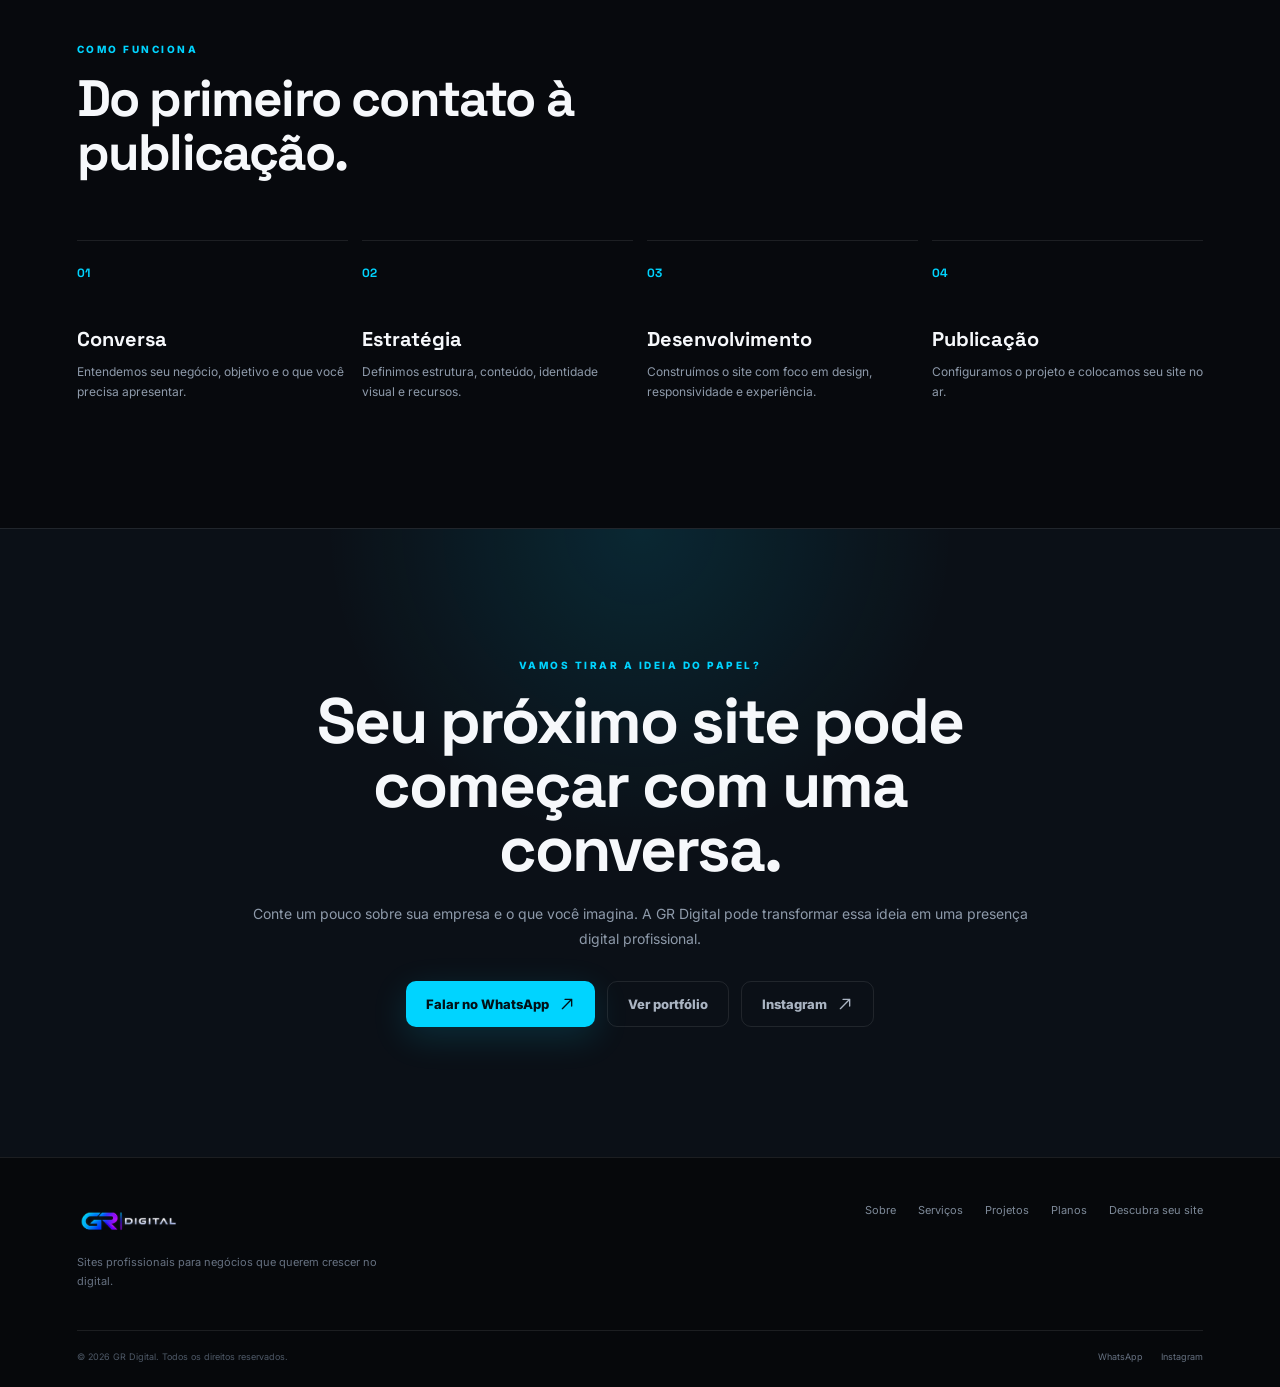
==== commit bdf17905: "Versao atualizada" ====
--- a/index.html
+++ b/index.html
@@ -44,7 +44,14 @@
             </p>
             <div class="hero_buttons">
                 <a href="#projetos" class="btn_principal">Ver projetos</a>
-                <a href="https://wa.me/5548998230477?text=Ol%C3%A1!%20Quero%20criar%20um%20site%20com%20a%20GR%20Digital." class="btn_outline">Quero meu site <span>↗</span></a>
+                <a href="https://wa.me/5548998230477?text=Ol%C3%A1!%20Quero%20criar%20um%20site%20com%20a%20GR%20Digital." class="btn_outline">
+    Quero meu site
+    <span class="arrow_icon" aria-hidden="true">
+        <svg viewBox="0 0 24 24">
+            <path d="M5 19L19 5M9 5h10v10"/>
+        </svg>
+    </span>
+</a>
             </div>
             <div class="hero_meta">
                 <div><strong>100%</strong><span>personalizado</span></div>
@@ -241,7 +248,15 @@
                 <h3>Emerson's Barbearia</h3>
                 <p>Landing page premium para uma barbearia, com serviços, galeria, avaliações, localização e CTA para WhatsApp.</p>
                 <div class="project_tags"><span>HTML</span><span>CSS</span><span>JavaScript</span></div>
-                <a href="https://github.com/guilhermedemedeirosrabelo86-maker/EMERSON-BARBEARIA" target="_blank" rel="noopener noreferrer" class="project_link">Ver projeto <span>↗</span></a>
+                <a href="..." target="_blank" rel="noopener noreferrer" class="project_link">
+    Ver projeto
+    <span class="arrow_icon" aria-hidden="true">
+        <svg viewBox="0 0 24 24">
+            <path d="M5 19L19 5M9 5h10v10"/>
+        </svg>
+    </span>
+</a>
+                
             </div>
         </article>
 
@@ -333,9 +348,23 @@
         <h2>Seu próximo site pode começar com uma conversa.</h2>
         <p>Conte um pouco sobre sua empresa e o que você imagina. A GR Digital pode transformar essa ideia em uma presença digital profissional.</p>
         <div class="contato_botoes">
-            <a href="https://wa.me/5548998230477?text=Ol%C3%A1!%20Quero%20conversar%20sobre%20um%20site%20para%20minha%20empresa." class="btn_principal">Falar no WhatsApp <span class="btn_arrow" aria-hidden="true">↗</span></a>
+            <a href="https://wa.me/5548998230477?text=Ol%C3%A1!%20Quero%20conversar%20sobre%20um%20site%20para%20minha%20empresa" class="btn_principal">
+    Falar no WhatsApp
+    <span class="btn_arrow arrow_icon" aria-hidden="true">
+        <svg viewBox="0 0 24 24">
+            <path d="M5 19L19 5M9 5h10v10"/>
+        </svg>
+    </span>
+</a>
             <a href="#projetos" class="btn_instagram">Ver portfólio</a>
-            <a href="https://www.instagram.com/grdigital_sites/" target="_blank" rel="noopener noreferrer" class="btn_instagram">Instagram <span class="btn_arrow" aria-hidden="true">↗</span></a>
+            <a href="https://www.instagram.com/grdigital_sites/" target="_blank" rel="noopener noreferrer" class="btn_instagram">
+    Instagram
+    <span class="btn_arrow arrow_icon" aria-hidden="true">
+        <svg viewBox="0 0 24 24">
+            <path d="M5 19L19 5M9 5h10v10"/>
+        </svg>
+    </span>
+</a>
         </div>
     </div>
 </section>
--- a/styles.css
+++ b/styles.css
@@ -1,64 +1,2090 @@
-:root{
-    --bg:#07090d;
-    --bg-soft:#0d1118;
-    --surface:#111722;
-    --surface-2:#151c28;
-    --primary:#00d4ff;
-    --primary-2:#6c5ce7;
-    --white:#f6f8fb;
-    --muted:#8e9aaa;
-    --muted-2:#667181;
-    --border:rgba(255,255,255,.09);
-    --green:#25d366;
-    --font-title:'Space Grotesk',sans-serif;
-    --font-body:'Inter',sans-serif;
-}
-*{margin:0;padding:0;box-sizing:border-box}
-html{scroll-behavior:smooth}
-body{background:var(--bg);color:var(--white);font-family:var(--font-body);overflow-x:hidden}
-a{color:inherit}
-.container_header{height:78px;width:100%;padding:0 6%;display:flex;align-items:center;justify-content:space-between;gap:28px;background:rgba(7,9,13,.82);backdrop-filter:blur(18px);border-bottom:1px solid var(--border);position:sticky;top:0;z-index:1000}
-.logo_site img{display:block;height:38px;width:auto}.logo_site a{display:flex;align-items:center}
-nav{display:flex;align-items:center;gap:28px}nav a{color:#aeb8c7;text-decoration:none;font-size:13px;font-weight:600;transition:.25s}nav a:hover{color:var(--primary)}
-.btn_wpp{padding:11px 17px;border:1px solid rgba(37,211,102,.25);border-radius:10px;background:rgba(37,211,102,.09);color:#7bf0a4;text-decoration:none;font-size:13px;font-weight:700;transition:.25s;white-space:nowrap}.btn_wpp:hover{background:var(--green);color:#041008;transform:translateY(-2px)}
-.hero{min-height:760px;padding:90px 6% 70px;position:relative;display:flex;align-items:center;background:radial-gradient(circle at 78% 38%,rgba(0,212,255,.08),transparent 28%),radial-gradient(circle at 52% 0%,rgba(108,92,231,.08),transparent 25%)}
-.hero_grid{width:100%;max-width:1400px;margin:auto;display:grid;grid-template-columns:1.02fr .98fr;align-items:center;gap:60px}.hero_content{max-width:700px}.hero_badge{display:inline-flex;align-items:center;gap:8px;border:1px solid var(--border);background:rgba(255,255,255,.025);padding:8px 12px;border-radius:999px;color:#aab4c2;font-size:10px;font-weight:800;letter-spacing:1.8px;margin-bottom:24px}.hero_badge span{width:6px;height:6px;background:var(--primary);border-radius:50%;box-shadow:0 0 14px var(--primary)}.hero_tag{color:var(--primary);font-size:12px;font-weight:800;letter-spacing:3px;margin-bottom:16px}.hero h1{font-family:var(--font-title);font-size:clamp(48px,6vw,82px);line-height:.99;letter-spacing:-3px;margin-bottom:26px}.hero h1 span{background:linear-gradient(90deg,var(--primary),#8cecff);-webkit-background-clip:text;background-clip:text;color:transparent}.hero_text{max-width:650px;color:var(--muted);font-size:16px;line-height:1.8;margin-bottom:34px}.hero_buttons{display:flex;gap:12px;flex-wrap:wrap}.btn_principal,.btn_outline{display:inline-flex;align-items:center;justify-content:center;gap:10px;padding:14px 20px;border-radius:10px;text-decoration:none;font-weight:800;font-size:13px;transition:.25s}.btn_principal{background:var(--primary);color:#031016;box-shadow:0 10px 35px rgba(0,212,255,.15)}.btn_principal:hover{transform:translateY(-3px);box-shadow:0 14px 40px rgba(0,212,255,.25)}.btn_outline{border:1px solid var(--border);background:rgba(255,255,255,.025);color:var(--white)}.btn_outline:hover{border-color:rgba(0,212,255,.4);color:var(--primary);transform:translateY(-3px)}.hero_meta{display:flex;gap:34px;margin-top:46px}.hero_meta div{display:flex;flex-direction:column;gap:5px;border-left:1px solid var(--border);padding-left:14px}.hero_meta strong{font-size:12px}.hero_meta span{color:var(--muted-2);font-size:10px;text-transform:uppercase;letter-spacing:1px}
-.hero_visual{height:560px;position:relative;display:flex;align-items:center;justify-content:center}.glow{position:absolute;border-radius:50%;filter:blur(70px);pointer-events:none}.glow_one{width:240px;height:240px;background:rgba(0,212,255,.13);right:10%;top:14%}.glow_two{width:210px;height:210px;background:rgba(108,92,231,.12);left:8%;bottom:8%}.browser_mockup{width:min(650px,100%);border:1px solid rgba(255,255,255,.14);background:#0b0f16;border-radius:18px;overflow:hidden;box-shadow:0 40px 100px rgba(0,0,0,.55),0 0 70px rgba(0,212,255,.08);transform:perspective(1000px) rotateY(-7deg) rotateX(2deg)}.browser_top{height:42px;display:flex;align-items:center;gap:18px;padding:0 15px;border-bottom:1px solid var(--border);background:#0e131c}.browser_dots{display:flex;gap:6px}.browser_dots i{width:7px;height:7px;border-radius:50%;background:#3b4350}.browser_address{height:24px;flex:1;max-width:300px;margin:auto;border:1px solid var(--border);border-radius:7px;display:flex;align-items:center;justify-content:center;color:#657080;font-size:9px}.browser_screen{min-height:370px;padding:22px;background:linear-gradient(135deg,#101823,#0b1018 60%,#101b26)}.mock_nav{display:flex;align-items:center;gap:20px;color:#687484;font-size:8px}.mock_nav b{font-size:13px;color:var(--primary);margin-right:auto}.mock_hero{padding:75px 30px 50px}.mock_hero small{font-size:8px;letter-spacing:2px;color:var(--primary)}.mock_hero strong{display:block;font-family:var(--font-title);font-size:39px;line-height:1;margin-top:12px;letter-spacing:-1.5px}.mock_hero em{display:block;width:85px;height:2px;background:linear-gradient(90deg,var(--primary),transparent);margin-top:24px}.mock_cards{display:flex;gap:10px}.mock_cards span{height:55px;flex:1;border-radius:8px;background:rgba(255,255,255,.045);border:1px solid var(--border)}.floating_card{position:absolute;padding:13px 16px;border:1px solid var(--border);background:rgba(12,16,23,.88);backdrop-filter:blur(15px);border-radius:12px;display:flex;align-items:center;gap:11px;box-shadow:0 15px 40px rgba(0,0,0,.35)}.floating_card b{font-family:var(--font-title);color:var(--primary);font-size:15px}.floating_card span{font-size:9px;line-height:1.4;color:#9ba7b6;text-transform:uppercase;letter-spacing:.7px}.floating_one{left:0;top:20%}.floating_two{right:-2%;bottom:14%}
-.trust_bar{min-height:75px;padding:0 6%;display:grid;grid-template-columns:repeat(4,1fr);align-items:center;border-top:1px solid var(--border);border-bottom:1px solid var(--border);background:#090c11;color:#687485;font-size:10px;font-weight:800;letter-spacing:1.5px}.trust_bar div{text-align:center;border-right:1px solid var(--border)}.trust_bar div:last-child{border:0}.trust_bar span{color:var(--primary);margin-right:8px}
-.section{padding:125px 6%;max-width:1500px;margin:auto}.section_title{max-width:760px}.section_title>p{color:var(--primary);font-size:10px;font-weight:800;letter-spacing:2.5px;margin-bottom:17px}.section_title h2{font-family:var(--font-title);font-size:clamp(34px,4vw,58px);line-height:1.05;letter-spacing:-1.8px}.center{text-align:center;margin:auto}.center>span{display:block;max-width:650px;margin:18px auto 0;color:var(--muted);font-size:13px;line-height:1.7}.sobre_grid{display:grid;grid-template-columns:1fr 1fr;gap:90px;margin-top:65px}.sobre_texto{max-width:620px;color:var(--muted);line-height:1.85;font-size:15px}.sobre_texto p{margin-bottom:20px}.text_link{display:inline-flex;gap:10px;color:var(--white);font-size:13px;font-weight:800;text-decoration:none;border-bottom:1px solid rgba(0,212,255,.35);padding-bottom:6px}.text_link span{color:var(--primary)}.sobre_dados{display:grid;grid-template-columns:repeat(3,1fr);gap:18px}.sobre_dados div{padding:24px;border:1px solid var(--border);background:linear-gradient(145deg,rgba(255,255,255,.03),rgba(255,255,255,.01));border-radius:14px}.sobre_dados strong{font-family:var(--font-title);font-size:36px;color:var(--primary);display:block;margin-bottom:30px}.sobre_dados span{color:#7d8999;font-size:11px;line-height:1.5}
-.servicos{background:#0a0e14;max-width:none}.servicos .section_title,.servicos_grid{max-width:1320px;margin-left:auto;margin-right:auto}.servicos_grid{margin-top:60px;display:grid;grid-template-columns:repeat(4,1fr);gap:14px}.servico_card{min-height:270px;padding:28px;border:1px solid var(--border);background:linear-gradient(145deg,#101620,#0b0f16);border-radius:16px;transition:.3s}.servico_card:hover{transform:translateY(-7px);border-color:rgba(0,212,255,.28);box-shadow:0 20px 50px rgba(0,0,0,.25)}.servico_card>span{font-family:var(--font-title);color:var(--primary);font-size:12px}.servico_card h3{font-family:var(--font-title);font-size:23px;margin:55px 0 14px}.servico_card p{color:var(--muted);font-size:13px;line-height:1.75}
-.section_head_row{display:flex;justify-content:space-between;align-items:end;gap:30px}.portfolio_note{max-width:280px;color:var(--muted-2);font-size:11px;line-height:1.7;text-align:right}.projetos_grid{margin-top:60px;display:grid;grid-template-columns:1.25fr 1fr 1fr;gap:18px}.projeto_card{overflow:hidden;border:1px solid var(--border);border-radius:18px;background:#0d121a;transition:.3s}.projeto_card:hover{transform:translateY(-7px);border-color:rgba(0,212,255,.28);box-shadow:0 25px 70px rgba(0,0,0,.3)}.projeto_preview{height:300px;position:relative;overflow:hidden}.projeto_destaque .projeto_preview{height:360px}.barbearia_preview{display:flex;align-items:center;justify-content:center;background:radial-gradient(circle at 70% 30%,rgba(201,164,92,.2),transparent 32%),linear-gradient(145deg,#090909,#1a1712)}.preview_browser{width:78%;border:1px solid rgba(255,255,255,.13);border-radius:10px;overflow:hidden;background:#080808;box-shadow:0 25px 60px rgba(0,0,0,.5);transform:rotate(-2deg)}.preview_top{height:23px;background:#121212;display:flex;align-items:center;gap:4px;padding:0 7px}.preview_top span{width:4px;height:4px;border-radius:50%;background:#5a5a5a}.preview_top small{margin-left:auto;color:#777;font-size:5px}.preview_barbearia{height:180px;padding:40px 22px;background:linear-gradient(135deg,#0a0a0a,#191510);display:flex;flex-direction:column;justify-content:center}.preview_barbearia small{color:#c9a45c;font-size:7px;letter-spacing:2px}.preview_barbearia strong{font-family:Georgia,serif;font-size:32px;line-height:.9;margin-top:7px;color:#f1eee7}.preview_barbearia i{font-style:normal;color:#8e8679;font-size:5px;letter-spacing:1.4px;margin-top:14px}.preview_services{display:flex;gap:6px;padding:10px}.preview_services b{height:35px;flex:1;background:#171717;border-radius:4px}.projeto_info{padding:25px}.project_status{display:inline-flex;padding:6px 9px;border:1px solid rgba(0,212,255,.18);background:rgba(0,212,255,.06);color:var(--primary);border-radius:999px;font-size:8px;font-weight:800;letter-spacing:1px}.project_status.neutral{border-color:var(--border);background:transparent;color:#778393}.projeto_info h3{font-family:var(--font-title);font-size:24px;margin:15px 0 10px}.projeto_info p{color:var(--muted);font-size:12px;line-height:1.75;min-height:64px}.project_tags{display:flex;gap:6px;flex-wrap:wrap;margin:17px 0}.project_tags span{font-size:8px;color:#8490a0;border:1px solid var(--border);padding:5px 7px;border-radius:5px}.project_link{display:inline-flex;gap:8px;color:var(--white);font-size:12px;font-weight:800;text-decoration:none}.project_link span{color:var(--primary)}.studio_preview{background:radial-gradient(circle at 70% 20%,rgba(236,167,187,.22),transparent 35%),linear-gradient(145deg,#21171d,#0e1117);padding:45px;display:flex;flex-direction:column;justify-content:center}.auto_preview{background:radial-gradient(circle at 30% 25%,rgba(0,212,255,.15),transparent 30%),linear-gradient(145deg,#0a1016,#10141b);padding:45px;display:flex;flex-direction:column;justify-content:center}.concept_label{font-size:8px;letter-spacing:2px;color:#8e9aaa;margin-bottom:20px}.studio_preview strong,.auto_preview strong{font-family:var(--font-title);font-size:35px;line-height:.9;letter-spacing:-1px}.studio_preview span,.auto_preview span{margin-top:20px;color:#6e7988;font-size:9px}
-.planos{background:#0a0e14;max-width:none}.planos_container{max-width:1320px;margin:65px auto 0;display:grid;grid-template-columns:repeat(3,1fr);gap:16px}.plano_card{position:relative;padding:30px;border:1px solid var(--border);border-radius:18px;background:linear-gradient(145deg,#101620,#0c1118)}.plano_card.destaque{border-color:rgba(0,212,255,.45);box-shadow:0 20px 70px rgba(0,212,255,.08);transform:translateY(-8px)}.mais_vendido{position:absolute;top:-12px;left:25px;padding:6px 10px;background:var(--primary);color:#031016;border-radius:999px;font-size:8px;font-weight:900;letter-spacing:1px}.plano_nome{color:var(--primary);font-size:10px;font-weight:800;letter-spacing:2px}.plano_card h3{font-family:var(--font-title);font-size:25px;line-height:1.1;margin:14px 0 12px}.plano_descricao{color:var(--muted);font-size:12px;line-height:1.7;min-height:61px}.preco{margin:24px 0;padding:18px 0;border-top:1px solid var(--border);border-bottom:1px solid var(--border);display:flex;flex-direction:column}.preco small{color:#687484;font-size:9px}.preco strong{font-family:var(--font-title);font-size:37px;letter-spacing:-1px}.preco span{color:#687484;font-size:9px}.plano_card ul{list-style:none;display:grid;gap:11px;margin:22px 0}.plano_card li{font-size:11px;color:#b0bac7}.prazo{color:#687484;font-size:9px;margin-bottom:17px}.btn_plano{display:block;text-align:center;padding:12px;border:1px solid var(--border);border-radius:9px;text-decoration:none;font-size:11px;font-weight:800;transition:.25s}.btn_plano:hover,.btn_plano_gold{background:var(--primary);border-color:var(--primary);color:#031016}.extras_grid{max-width:1320px;margin:22px auto 0;display:grid;grid-template-columns:repeat(3,1fr);gap:12px}.extras_grid>div{padding:22px;border:1px solid var(--border);border-radius:13px;background:rgba(255,255,255,.018)}.extras_grid span{display:block;color:var(--primary);font-size:8px;font-weight:800;letter-spacing:1.8px;margin-bottom:9px}.extras_grid strong{display:block;font-family:var(--font-title);font-size:16px;margin-bottom:7px}.extras_grid p{color:#687484;font-size:10px;line-height:1.65}
-.processo_grid{margin-top:60px;display:grid;grid-template-columns:repeat(4,1fr);gap:14px}.processo_grid>div{border-top:1px solid var(--border);padding-top:20px}.processo_grid b{color:var(--primary);font-family:var(--font-title);font-size:12px}.processo_grid h3{font-family:var(--font-title);font-size:20px;margin:45px 0 10px}.processo_grid p{color:var(--muted);font-size:12px;line-height:1.7}
-.contato{padding:130px 6%;background:radial-gradient(circle at 50% 0,rgba(0,212,255,.12),transparent 35%),#0b1017;text-align:center;border-top:1px solid var(--border)}.contato_content{max-width:800px;margin:auto}.contato_content>p:first-child{color:var(--primary);font-size:10px;font-weight:800;letter-spacing:2.5px;margin-bottom:18px}.contato h2{font-family:var(--font-title);font-size:clamp(38px,5vw,65px);line-height:1;letter-spacing:-2px;margin-bottom:20px}.contato_content>p:not(:first-child){color:var(--muted);font-size:14px;line-height:1.8;margin-bottom:30px}.contato_botoes{display:flex;justify-content:center;gap:12px;flex-wrap:wrap}.contato_botoes a{text-align:center}.btn_instagram{display:inline-flex;align-items:center;justify-content:center;gap:10px;padding:14px 20px;border:1px solid var(--border);border-radius:10px;color:#aab4c2;text-decoration:none;font-weight:800;font-size:13px}.btn_instagram:hover{border-color:rgba(0,212,255,.4);color:var(--primary)}
-footer{padding:45px 6% 25px;background:#06080b;border-top:1px solid var(--border)}.footer_top{max-width:1320px;margin:auto;display:flex;justify-content:space-between;gap:40px}.footer_top img{height:34px;width:auto;margin-bottom:12px}.footer_top p{max-width:310px;color:#667181;font-size:11px;line-height:1.7}.footer_links{display:flex;gap:22px;align-items:flex-start;flex-wrap:wrap}.footer_links a{color:#7d8998;text-decoration:none;font-size:11px}.footer_links a:hover{color:var(--primary)}.footer_bottom{max-width:1320px;margin:40px auto 0;padding-top:20px;border-top:1px solid var(--border);display:flex;justify-content:space-between;color:#4e5967;font-size:9px}.footer_bottom div{display:flex;gap:18px}.footer_bottom a{color:#667181;text-decoration:none}
-
-.hero-mockup{--mock-cyan:#00d4ff;position:relative;width:min(600px,100%);padding:34px 26px 50px;isolation:isolate;filter:drop-shadow(0 35px 45px rgba(0,0,0,.42));animation:mockup-float 7s ease-in-out infinite}
-.hero-mockup::before{content:"";position:absolute;inset:13% 12% 10%;z-index:-1;border-radius:50%;background:rgba(0,212,255,.14);filter:blur(70px);animation:mockup-glow 5s ease-in-out infinite alternate}
-.hero-mockup::after{content:"";position:absolute;top:0;left:7%;width:30%;height:1px;background:linear-gradient(90deg,transparent,var(--mock-cyan),transparent);box-shadow:0 0 22px 4px rgba(0,212,255,.26);opacity:.8}
-.mockup-browser{position:relative;overflow:hidden;border:1px solid rgba(255,255,255,.19);border-radius:17px;background:#0b1018;box-shadow:0 24px 55px rgba(0,0,0,.5),inset 0 1px rgba(255,255,255,.08);transform:perspective(1100px) rotateY(-6deg) rotateX(2deg);transition:transform .5s ease,box-shadow .5s ease}
-.hero-mockup:hover .mockup-browser{transform:perspective(1100px) rotateY(-2deg) rotateX(0) translateY(-5px);box-shadow:0 32px 70px rgba(0,0,0,.58),0 0 38px rgba(0,212,255,.12),inset 0 1px rgba(255,255,255,.1)}
-.mockup-topbar{height:38px;display:flex;align-items:center;gap:14px;padding:0 14px;border-bottom:1px solid rgba(255,255,255,.08);background:linear-gradient(180deg,#171e29,#101620)}
-.mockup-dots{display:flex;gap:5px}.mockup-dots span{width:7px;height:7px;border-radius:50%;background:#495464;box-shadow:inset 0 1px rgba(255,255,255,.18)}.mockup-dots span:first-child{background:#ff6b6b}.mockup-dots span:nth-child(2){background:#ffc857}.mockup-dots span:nth-child(3){background:#54d68c}
-.mockup-url{width:42%;height:21px;margin:auto;border:1px solid rgba(255,255,255,.08);border-radius:6px;display:flex;align-items:center;justify-content:center;color:#7b8796;font-size:8px;letter-spacing:.6px;background:rgba(0,0,0,.18)}
-.mockup-site{position:relative;min-height:355px;overflow:hidden;background:radial-gradient(circle at 84% 16%,rgba(0,212,255,.13),transparent 31%),linear-gradient(135deg,#101a27 0%,#0b111a 65%,#0c1720 100%)}
-.mockup-site::after{content:"";position:absolute;inset:0;background:linear-gradient(115deg,rgba(255,255,255,.08),transparent 18%,transparent 72%,rgba(0,212,255,.04));pointer-events:none}
-.mockup-header{position:relative;z-index:1;display:flex;align-items:center;padding:18px 24px;border-bottom:1px solid rgba(255,255,255,.08)}
-.mockup-logo{display:flex;align-items:center;margin-right:auto}.mockup-logo img{display:block;width:70px;height:auto;max-height:22px;object-fit:contain}.mockup-nav{display:flex;gap:15px;color:#718092;font-size:7px}.mockup-nav span{transition:color .25s}.hero-mockup:hover .mockup-nav span{color:#a8bac8}
-.mockup-content{position:relative;z-index:1;padding:49px 35px 30px}.mockup-tag{color:var(--mock-cyan);font-size:7px;font-weight:800;letter-spacing:2px}.mockup-content h3{max-width:360px;margin:12px 0 0;color:#f1f7f9;font-family:var(--font-title);font-size:31px;line-height:.98;letter-spacing:-1.5px}.mockup-line{width:72px;height:2px;margin:19px 0 13px;background:linear-gradient(90deg,var(--mock-cyan),transparent);box-shadow:0 0 10px rgba(0,212,255,.32);animation:mockup-line-pulse 3s ease-in-out infinite}.mockup-content p{max-width:240px;color:#758596;font-size:9px;line-height:1.55}.mockup-cards{display:flex;gap:8px;margin-top:29px}.mockup-card{min-height:59px;flex:1;padding:10px;border:1px solid rgba(255,255,255,.1);border-radius:7px;background:linear-gradient(145deg,rgba(255,255,255,.08),rgba(255,255,255,.025));box-shadow:inset 0 1px rgba(255,255,255,.06);animation:mockup-card-in .7s both}.mockup-card:nth-child(2){animation-delay:.16s}.mockup-card:nth-child(3){animation-delay:.32s}.mockup-card span{display:block;color:var(--mock-cyan);font-size:7px;margin-bottom:10px}.mockup-card strong,.mockup-card small{display:block;font-size:7px;letter-spacing:.7px}.mockup-card small{margin-top:3px;color:#738193;font-size:5px}
-.mockup-badge{position:absolute;z-index:2;display:flex;align-items:center;gap:10px;padding:10px 13px;border:1px solid rgba(255,255,255,.13);border-radius:9px;background:rgba(12,17,25,.82);box-shadow:0 13px 30px rgba(0,0,0,.3);backdrop-filter:blur(12px);animation:mockup-badge-float 4.5s ease-in-out infinite}.mockup-badge span{display:grid;place-items:center;width:24px;height:24px;border-radius:6px;background:rgba(0,212,255,.12);color:var(--mock-cyan);font-size:8px;font-weight:800}.mockup-badge strong,.mockup-badge small{display:block;font-size:7px;letter-spacing:.8px}.mockup-badge small{margin-top:3px;color:#748396;font-size:5px}.mockup-badge-one{top:20%;left:-4%}.mockup-badge-two{right:-3%;top:43%;animation-delay:-1.4s}.mockup-badge-three{bottom:8%;left:12%;animation-delay:-2.7s}
-@keyframes mockup-float{0%,100%{transform:translateY(0)}50%{transform:translateY(-9px)}}@keyframes mockup-glow{from{opacity:.65;transform:scale(.92)}to{opacity:1;transform:scale(1.08)}}@keyframes mockup-line-pulse{0%,100%{opacity:.65;width:72px}50%{opacity:1;width:105px}}@keyframes mockup-card-in{from{opacity:0;transform:translateY(12px)}to{opacity:1;transform:translateY(0)}}@keyframes mockup-badge-float{0%,100%{transform:translateY(0)}50%{transform:translateY(-6px)}}
-@media(max-width:1050px){nav{gap:15px}.hero_grid{grid-template-columns:1fr}.hero{padding-top:75px}.hero_content{margin:auto;text-align:center}.hero_text{margin-left:auto;margin-right:auto}.hero_buttons,.hero_meta{justify-content:center}.hero_visual{margin-top:20px}.servicos_grid,.processo_grid{grid-template-columns:repeat(2,1fr)}.projetos_grid{grid-template-columns:1fr 1fr}.projeto_destaque{grid-column:1/-1}.planos_container{grid-template-columns:1fr 1fr}.plano_card.destaque{transform:none}.extras_grid{grid-template-columns:1fr}}
-@media(max-width:760px){.container_header{height:auto;min-height:70px;padding:14px 5%;flex-wrap:wrap}.container_header nav{order:3;width:100%;justify-content:center;overflow:auto;padding-bottom:3px}.container_header nav a{font-size:10px;white-space:nowrap}.btn_wpp{font-size:10px;padding:9px 11px}.logo_site img{height:32px}.hero{padding:65px 5% 55px;min-height:auto}.hero h1{font-size:47px;letter-spacing:-2px}.hero_meta{gap:14px;flex-wrap:wrap}.hero_visual{height:380px}.browser_screen{min-height:250px}.mock_hero{padding:45px 18px 30px}.mock_hero strong{font-size:28px}.floating_card{display:none}.section{padding:90px 5%}.sobre_grid{grid-template-columns:1fr;gap:45px}.sobre_dados{grid-template-columns:1fr}.servicos_grid,.processo_grid{grid-template-columns:1fr}.section_head_row{align-items:start;flex-direction:column}.portfolio_note{text-align:left}.projetos_grid{grid-template-columns:1fr}.projeto_destaque{grid-column:auto}.projeto_preview,.projeto_destaque .projeto_preview{height:270px}.planos_container{grid-template-columns:1fr}.extras_grid{grid-template-columns:1fr}.footer_top,.footer_bottom{flex-direction:column}.footer_links{gap:14px}.footer_bottom{gap:12px}.trust_bar{grid-template-columns:1fr 1fr;padding:15px 5%;gap:14px}.trust_bar div{border:0}.contato{padding:90px 5%}}
-@media(max-width:760px){.contato_botoes .btn_arrow{display:none}}
-@media(max-width:480px){.hero h1{font-size:40px}.hero_meta div{width:100%}.hero_meta{display:grid;grid-template-columns:1fr 1fr;text-align:left}.browser_mockup{transform:none}.browser_top{height:34px}.browser_screen{min-height:230px}.mock_nav span{display:none}.mock_hero strong{font-size:24px}.plano_card{padding:24px}.contato h2{font-size:39px}.hero-mockup{padding:24px 0 28px}.mockup-browser{transform:none}.mockup-topbar{height:32px}.mockup-site{min-height:285px}.mockup-header{padding:13px 16px}.mockup-logo img{width:58px;max-height:18px}.mockup-nav{gap:8px}.mockup-content{padding:35px 22px 22px}.mockup-content h3{font-size:25px}.mockup-cards{gap:5px;margin-top:22px}.mockup-card{padding:7px;min-height:49px}.mockup-card strong{font-size:6px}.mockup-badge{display:none}}
-@media(prefers-reduced-motion:reduce){.hero-mockup,.hero-mockup::before,.mockup-line,.mockup-card,.mockup-badge{animation:none}.hero-mockup:hover .mockup-browser{transform:perspective(1100px) rotateY(-6deg) rotateX(2deg) translateY(0)}}
-@media(max-width:1050px){.hero-mockup{margin:25px auto 0;width:min(620px,100%)}.mockup-badge-one{left:-1%}.mockup-badge-two{right:-1%}.mockup-badge-three{left:18%}}
-@media(max-width:1050px){.hero_buttons span,.projeto_link span,.contato_botoes .btn_arrow{display:none}.contato_botoes{max-width:620px;margin-left:auto;margin-right:auto;gap:10px}.contato_botoes a{min-width:180px;white-space:nowrap}}
-@media(max-width:1050px){.sobre_grid{grid-template-columns:1fr;gap:45px}.sobre_dados{grid-template-columns:repeat(3,minmax(0,1fr))}.sobre_dados div{min-width:0}}
-@media (min-width:761px) and (max-width:1050px){.planos_container .plano_card:last-child{grid-column:1/-1;max-width:calc((100% - 16px) / 2);width:100%;justify-self:center}}
-@media(max-width:760px){.hero-mockup{margin-top:10px;padding:24px 10px 34px}.mockup-browser{transform:none}.mockup-badge{display:none}.mockup-site{min-height:325px}.mockup-header{padding:15px 19px}.mockup-content{padding:40px 25px 25px}.mockup-content h3{font-size:28px}.mockup-cards{gap:6px;margin-top:25px}.mockup-card{min-width:0;padding:8px}.mockup-card strong{overflow-wrap:anywhere}}
-@media(max-width:480px){.hero-mockup{padding:18px 0 24px}.mockup-topbar{height:32px;padding:0 11px}.mockup-url{width:50%;font-size:7px}.mockup-site{min-height:305px}.mockup-header{padding:13px 15px}.mockup-logo span{font-size:16px}.mockup-nav{gap:7px;font-size:6px}.mockup-nav span:nth-child(n+3){display:block}.mockup-content{padding:34px 19px 20px}.mockup-content h3{font-size:24px;letter-spacing:-1px}.mockup-content p{font-size:8px}.mockup-cards{display:grid;grid-template-columns:repeat(2,minmax(0,1fr));gap:6px;margin-top:21px}.mockup-card{min-height:48px;padding:8px}.mockup-card:nth-child(3){grid-column:1/-1}.mockup-card span{margin-bottom:6px}.mockup-card strong{font-size:6px}.mockup-card small{font-size:5px}}
-@media(max-width:360px){.mockup-nav{display:none}.mockup-content{padding-left:16px;padding-right:16px}.mockup-content h3{font-size:22px}.mockup-cards{grid-template-columns:1fr}.mockup-card:nth-child(3){grid-column:auto}}
-@media(max-width:480px){.mockup-nav{display:flex;flex:1;justify-content:flex-end;gap:5px;overflow:hidden;white-space:nowrap;font-size:5.5px}.mockup-nav span{display:block;flex-shrink:0}}
-@media(max-width:360px){.mockup-nav{display:flex;gap:4px;font-size:5px}.mockup-nav span:last-child{display:none}}
+:root {
+    --bg: #07090d;
+    --bg-soft: #0d1118;
+    --surface: #111722;
+    --surface-2: #151c28;
+    --primary: #00d4ff;
+    --primary-2: #6c5ce7;
+    --white: #f6f8fb;
+    --muted: #8e9aaa;
+    --muted-2: #667181;
+    --border: rgba(255, 255, 255, .09);
+    --green: #25d366;
+    --font-title: 'Space Grotesk', sans-serif;
+    --font-body: 'Inter', sans-serif;
+}
+
+* {
+    margin: 0;
+    padding: 0;
+    box-sizing: border-box
+}
+
+html {
+    scroll-behavior: smooth
+}
+
+body {
+    background: var(--bg);
+    color: var(--white);
+    font-family: var(--font-body);
+    overflow-x: hidden
+}
+
+a {
+    color: inherit
+}
+
+.container_header {
+    height: 78px;
+    width: 100%;
+    padding: 0 6%;
+    display: flex;
+    align-items: center;
+    justify-content: space-between;
+    gap: 28px;
+    background: rgba(7, 9, 13, .82);
+    backdrop-filter: blur(18px);
+    border-bottom: 1px solid var(--border);
+    position: sticky;
+    top: 0;
+    z-index: 1000
+}
+
+.logo_site img {
+    display: block;
+    height: 38px;
+    width: auto
+}
+
+.logo_site a {
+    display: flex;
+    align-items: center
+}
+
+nav {
+    display: flex;
+    align-items: center;
+    gap: 28px
+}
+
+nav a {
+    color: #aeb8c7;
+    text-decoration: none;
+    font-size: 13px;
+    font-weight: 600;
+    transition: .25s
+}
+
+nav a:hover {
+    color: var(--primary)
+}
+
+.btn_wpp {
+    padding: 11px 17px;
+    border: 1px solid rgba(37, 211, 102, .25);
+    border-radius: 10px;
+    background: rgba(37, 211, 102, .09);
+    color: #7bf0a4;
+    text-decoration: none;
+    font-size: 13px;
+    font-weight: 700;
+    transition: .25s;
+    white-space: nowrap
+}
+
+.btn_wpp:hover {
+    background: var(--green);
+    color: #041008;
+    transform: translateY(-2px)
+}
+
+.hero {
+    min-height: 760px;
+    padding: 90px 6% 70px;
+    position: relative;
+    display: flex;
+    align-items: center;
+    background: radial-gradient(circle at 78% 38%, rgba(0, 212, 255, .08), transparent 28%), radial-gradient(circle at 52% 0%, rgba(108, 92, 231, .08), transparent 25%)
+}
+
+.hero_grid {
+    width: 100%;
+    max-width: 1400px;
+    margin: auto;
+    display: grid;
+    grid-template-columns: 1.02fr .98fr;
+    align-items: center;
+    gap: 60px
+}
+
+.hero_content {
+    max-width: 700px
+}
+
+.hero_badge {
+    display: inline-flex;
+    align-items: center;
+    gap: 8px;
+    border: 1px solid var(--border);
+    background: rgba(255, 255, 255, .025);
+    padding: 8px 12px;
+    border-radius: 999px;
+    color: #aab4c2;
+    font-size: 10px;
+    font-weight: 800;
+    letter-spacing: 1.8px;
+    margin-bottom: 24px
+}
+
+.hero_badge span {
+    width: 6px;
+    height: 6px;
+    background: var(--primary);
+    border-radius: 50%;
+    box-shadow: 0 0 14px var(--primary)
+}
+
+.hero_tag {
+    color: var(--primary);
+    font-size: 12px;
+    font-weight: 800;
+    letter-spacing: 3px;
+    margin-bottom: 16px
+}
+
+.hero h1 {
+    font-family: var(--font-title);
+    font-size: clamp(48px, 6vw, 82px);
+    line-height: .99;
+    letter-spacing: -3px;
+    margin-bottom: 26px
+}
+
+.hero h1 span {
+    background: linear-gradient(90deg, var(--primary), #8cecff);
+    -webkit-background-clip: text;
+    background-clip: text;
+    color: transparent
+}
+
+.hero_text {
+    max-width: 650px;
+    color: var(--muted);
+    font-size: 16px;
+    line-height: 1.8;
+    margin-bottom: 34px
+}
+
+.hero_buttons {
+    display: flex;
+    gap: 12px;
+    flex-wrap: wrap
+}
+
+.btn_principal,
+.btn_outline {
+    display: inline-flex;
+    align-items: center;
+    justify-content: center;
+    gap: 10px;
+    padding: 14px 20px;
+    border-radius: 10px;
+    text-decoration: none;
+    font-weight: 800;
+    font-size: 13px;
+    transition: .25s
+}
+
+.btn_principal {
+    background: var(--primary);
+    color: #031016;
+    box-shadow: 0 10px 35px rgba(0, 212, 255, .15)
+}
+
+.btn_principal:hover {
+    transform: translateY(-3px);
+    box-shadow: 0 14px 40px rgba(0, 212, 255, .25)
+}
+
+.btn_outline {
+    border: 1px solid var(--border);
+    background: rgba(255, 255, 255, .025);
+    color: var(--white)
+}
+
+.btn_outline:hover {
+    border-color: rgba(0, 212, 255, .4);
+    color: var(--primary);
+    transform: translateY(-3px)
+}
+
+.hero_meta {
+    display: flex;
+    gap: 34px;
+    margin-top: 46px
+}
+
+.hero_meta div {
+    display: flex;
+    flex-direction: column;
+    gap: 5px;
+    border-left: 1px solid var(--border);
+    padding-left: 14px
+}
+
+.hero_meta strong {
+    font-size: 12px
+}
+
+.hero_meta span {
+    color: var(--muted-2);
+    font-size: 10px;
+    text-transform: uppercase;
+    letter-spacing: 1px
+}
+
+.hero_visual {
+    height: 560px;
+    position: relative;
+    display: flex;
+    align-items: center;
+    justify-content: center
+}
+
+.glow {
+    position: absolute;
+    border-radius: 50%;
+    filter: blur(70px);
+    pointer-events: none
+}
+
+.glow_one {
+    width: 240px;
+    height: 240px;
+    background: rgba(0, 212, 255, .13);
+    right: 10%;
+    top: 14%
+}
+
+.glow_two {
+    width: 210px;
+    height: 210px;
+    background: rgba(108, 92, 231, .12);
+    left: 8%;
+    bottom: 8%
+}
+
+.browser_mockup {
+    width: min(650px, 100%);
+    border: 1px solid rgba(255, 255, 255, .14);
+    background: #0b0f16;
+    border-radius: 18px;
+    overflow: hidden;
+    box-shadow: 0 40px 100px rgba(0, 0, 0, .55), 0 0 70px rgba(0, 212, 255, .08);
+    transform: perspective(1000px) rotateY(-7deg) rotateX(2deg)
+}
+
+.browser_top {
+    height: 42px;
+    display: flex;
+    align-items: center;
+    gap: 18px;
+    padding: 0 15px;
+    border-bottom: 1px solid var(--border);
+    background: #0e131c
+}
+
+.browser_dots {
+    display: flex;
+    gap: 6px
+}
+
+.browser_dots i {
+    width: 7px;
+    height: 7px;
+    border-radius: 50%;
+    background: #3b4350
+}
+
+.browser_address {
+    height: 24px;
+    flex: 1;
+    max-width: 300px;
+    margin: auto;
+    border: 1px solid var(--border);
+    border-radius: 7px;
+    display: flex;
+    align-items: center;
+    justify-content: center;
+    color: #657080;
+    font-size: 9px
+}
+
+.browser_screen {
+    min-height: 370px;
+    padding: 22px;
+    background: linear-gradient(135deg, #101823, #0b1018 60%, #101b26)
+}
+
+.mock_nav {
+    display: flex;
+    align-items: center;
+    gap: 20px;
+    color: #687484;
+    font-size: 8px
+}
+
+.mock_nav b {
+    font-size: 13px;
+    color: var(--primary);
+    margin-right: auto
+}
+
+.mock_hero {
+    padding: 75px 30px 50px
+}
+
+.mock_hero small {
+    font-size: 8px;
+    letter-spacing: 2px;
+    color: var(--primary)
+}
+
+.mock_hero strong {
+    display: block;
+    font-family: var(--font-title);
+    font-size: 39px;
+    line-height: 1;
+    margin-top: 12px;
+    letter-spacing: -1.5px
+}
+
+.mock_hero em {
+    display: block;
+    width: 85px;
+    height: 2px;
+    background: linear-gradient(90deg, var(--primary), transparent);
+    margin-top: 24px
+}
+
+.mock_cards {
+    display: flex;
+    gap: 10px
+}
+
+.mock_cards span {
+    height: 55px;
+    flex: 1;
+    border-radius: 8px;
+    background: rgba(255, 255, 255, .045);
+    border: 1px solid var(--border)
+}
+
+.floating_card {
+    position: absolute;
+    padding: 13px 16px;
+    border: 1px solid var(--border);
+    background: rgba(12, 16, 23, .88);
+    backdrop-filter: blur(15px);
+    border-radius: 12px;
+    display: flex;
+    align-items: center;
+    gap: 11px;
+    box-shadow: 0 15px 40px rgba(0, 0, 0, .35)
+}
+
+.floating_card b {
+    font-family: var(--font-title);
+    color: var(--primary);
+    font-size: 15px
+}
+
+.floating_card span {
+    font-size: 9px;
+    line-height: 1.4;
+    color: #9ba7b6;
+    text-transform: uppercase;
+    letter-spacing: .7px
+}
+
+.floating_one {
+    left: 0;
+    top: 20%
+}
+
+.floating_two {
+    right: -2%;
+    bottom: 14%
+}
+
+.trust_bar {
+    min-height: 75px;
+    padding: 0 6%;
+    display: grid;
+    grid-template-columns: repeat(4, 1fr);
+    align-items: center;
+    border-top: 1px solid var(--border);
+    border-bottom: 1px solid var(--border);
+    background: #090c11;
+    color: #687485;
+    font-size: 10px;
+    font-weight: 800;
+    letter-spacing: 1.5px
+}
+
+.trust_bar div {
+    text-align: center;
+    border-right: 1px solid var(--border)
+}
+
+.trust_bar div:last-child {
+    border: 0
+}
+
+.trust_bar span {
+    color: var(--primary);
+    margin-right: 8px
+}
+
+.section {
+    padding: 125px 6%;
+    max-width: 1500px;
+    margin: auto
+}
+
+.section_title {
+    max-width: 760px
+}
+
+.section_title>p {
+    color: var(--primary);
+    font-size: 10px;
+    font-weight: 800;
+    letter-spacing: 2.5px;
+    margin-bottom: 17px
+}
+
+.section_title h2 {
+    font-family: var(--font-title);
+    font-size: clamp(34px, 4vw, 58px);
+    line-height: 1.05;
+    letter-spacing: -1.8px
+}
+
+.center {
+    text-align: center;
+    margin: auto
+}
+
+.center>span {
+    display: block;
+    max-width: 650px;
+    margin: 18px auto 0;
+    color: var(--muted);
+    font-size: 13px;
+    line-height: 1.7
+}
+
+.sobre_grid {
+    display: grid;
+    grid-template-columns: 1fr 1fr;
+    gap: 90px;
+    margin-top: 65px
+}
+
+.sobre_texto {
+    max-width: 620px;
+    color: var(--muted);
+    line-height: 1.85;
+    font-size: 15px
+}
+
+.sobre_texto p {
+    margin-bottom: 20px
+}
+
+.text_link {
+    display: inline-flex;
+    gap: 10px;
+    color: var(--white);
+    font-size: 13px;
+    font-weight: 800;
+    text-decoration: none;
+    border-bottom: 1px solid rgba(0, 212, 255, .35);
+    padding-bottom: 6px
+}
+
+.text_link span {
+    color: var(--primary)
+}
+
+.sobre_dados {
+    display: grid;
+    grid-template-columns: repeat(3, 1fr);
+    gap: 18px
+}
+
+.sobre_dados div {
+    padding: 24px;
+    border: 1px solid var(--border);
+    background: linear-gradient(145deg, rgba(255, 255, 255, .03), rgba(255, 255, 255, .01));
+    border-radius: 14px
+}
+
+.sobre_dados strong {
+    font-family: var(--font-title);
+    font-size: 36px;
+    color: var(--primary);
+    display: block;
+    margin-bottom: 30px
+}
+
+.sobre_dados span {
+    color: #7d8999;
+    font-size: 11px;
+    line-height: 1.5
+}
+
+.servicos {
+    background: #0a0e14;
+    max-width: none
+}
+
+.servicos .section_title,
+.servicos_grid {
+    max-width: 1320px;
+    margin-left: auto;
+    margin-right: auto
+}
+
+.servicos_grid {
+    margin-top: 60px;
+    display: grid;
+    grid-template-columns: repeat(4, 1fr);
+    gap: 14px
+}
+
+.servico_card {
+    min-height: 270px;
+    padding: 28px;
+    border: 1px solid var(--border);
+    background: linear-gradient(145deg, #101620, #0b0f16);
+    border-radius: 16px;
+    transition: .3s
+}
+
+.servico_card:hover {
+    transform: translateY(-7px);
+    border-color: rgba(0, 212, 255, .28);
+    box-shadow: 0 20px 50px rgba(0, 0, 0, .25)
+}
+
+.servico_card>span {
+    font-family: var(--font-title);
+    color: var(--primary);
+    font-size: 12px
+}
+
+.servico_card h3 {
+    font-family: var(--font-title);
+    font-size: 23px;
+    margin: 55px 0 14px
+}
+
+.servico_card p {
+    color: var(--muted);
+    font-size: 13px;
+    line-height: 1.75
+}
+
+.section_head_row {
+    display: flex;
+    justify-content: space-between;
+    align-items: end;
+    gap: 30px
+}
+
+.portfolio_note {
+    max-width: 280px;
+    color: var(--muted-2);
+    font-size: 11px;
+    line-height: 1.7;
+    text-align: right
+}
+
+.projetos_grid {
+    margin-top: 60px;
+    display: grid;
+    grid-template-columns: 1.25fr 1fr 1fr;
+    gap: 18px
+}
+
+.projeto_card {
+    overflow: hidden;
+    border: 1px solid var(--border);
+    border-radius: 18px;
+    background: #0d121a;
+    transition: .3s
+}
+
+.projeto_card:hover {
+    transform: translateY(-7px);
+    border-color: rgba(0, 212, 255, .28);
+    box-shadow: 0 25px 70px rgba(0, 0, 0, .3)
+}
+
+.projeto_preview {
+    height: 300px;
+    position: relative;
+    overflow: hidden
+}
+
+.projeto_destaque .projeto_preview {
+    height: 360px
+}
+
+.barbearia_preview {
+    display: flex;
+    align-items: center;
+    justify-content: center;
+    background: radial-gradient(circle at 70% 30%, rgba(201, 164, 92, .2), transparent 32%), linear-gradient(145deg, #090909, #1a1712)
+}
+
+.preview_browser {
+    width: 78%;
+    border: 1px solid rgba(255, 255, 255, .13);
+    border-radius: 10px;
+    overflow: hidden;
+    background: #080808;
+    box-shadow: 0 25px 60px rgba(0, 0, 0, .5);
+    transform: rotate(-2deg)
+}
+
+.preview_top {
+    height: 23px;
+    background: #121212;
+    display: flex;
+    align-items: center;
+    gap: 4px;
+    padding: 0 7px
+}
+
+.preview_top span {
+    width: 4px;
+    height: 4px;
+    border-radius: 50%;
+    background: #5a5a5a
+}
+
+.preview_top small {
+    margin-left: auto;
+    color: #777;
+    font-size: 5px
+}
+
+.preview_barbearia {
+    height: 180px;
+    padding: 40px 22px;
+    background: linear-gradient(135deg, #0a0a0a, #191510);
+    display: flex;
+    flex-direction: column;
+    justify-content: center
+}
+
+.preview_barbearia small {
+    color: #c9a45c;
+    font-size: 7px;
+    letter-spacing: 2px
+}
+
+.preview_barbearia strong {
+    font-family: Georgia, serif;
+    font-size: 32px;
+    line-height: .9;
+    margin-top: 7px;
+    color: #f1eee7
+}
+
+.preview_barbearia i {
+    font-style: normal;
+    color: #8e8679;
+    font-size: 5px;
+    letter-spacing: 1.4px;
+    margin-top: 14px
+}
+
+.preview_services {
+    display: flex;
+    gap: 6px;
+    padding: 10px
+}
+
+.preview_services b {
+    height: 35px;
+    flex: 1;
+    background: #171717;
+    border-radius: 4px
+}
+
+.projeto_info {
+    padding: 25px
+}
+
+.project_status {
+    display: inline-flex;
+    padding: 6px 9px;
+    border: 1px solid rgba(0, 212, 255, .18);
+    background: rgba(0, 212, 255, .06);
+    color: var(--primary);
+    border-radius: 999px;
+    font-size: 8px;
+    font-weight: 800;
+    letter-spacing: 1px
+}
+
+.project_status.neutral {
+    border-color: var(--border);
+    background: transparent;
+    color: #778393
+}
+
+.projeto_info h3 {
+    font-family: var(--font-title);
+    font-size: 24px;
+    margin: 15px 0 10px
+}
+
+.projeto_info p {
+    color: var(--muted);
+    font-size: 12px;
+    line-height: 1.75;
+    min-height: 64px
+}
+
+.project_tags {
+    display: flex;
+    gap: 6px;
+    flex-wrap: wrap;
+    margin: 17px 0
+}
+
+.project_tags span {
+    font-size: 8px;
+    color: #8490a0;
+    border: 1px solid var(--border);
+    padding: 5px 7px;
+    border-radius: 5px
+}
+
+.project_link {
+    display: inline-flex;
+    gap: 8px;
+    color: var(--white);
+    font-size: 12px;
+    font-weight: 800;
+    text-decoration: none
+}
+
+.project_link span {
+    color: var(--primary)
+}
+
+.studio_preview {
+    background: radial-gradient(circle at 70% 20%, rgba(236, 167, 187, .22), transparent 35%), linear-gradient(145deg, #21171d, #0e1117);
+    padding: 45px;
+    display: flex;
+    flex-direction: column;
+    justify-content: center
+}
+
+.auto_preview {
+    background: radial-gradient(circle at 30% 25%, rgba(0, 212, 255, .15), transparent 30%), linear-gradient(145deg, #0a1016, #10141b);
+    padding: 45px;
+    display: flex;
+    flex-direction: column;
+    justify-content: center
+}
+
+.concept_label {
+    font-size: 8px;
+    letter-spacing: 2px;
+    color: #8e9aaa;
+    margin-bottom: 20px
+}
+
+.studio_preview strong,
+.auto_preview strong {
+    font-family: var(--font-title);
+    font-size: 35px;
+    line-height: .9;
+    letter-spacing: -1px
+}
+
+.studio_preview span,
+.auto_preview span {
+    margin-top: 20px;
+    color: #6e7988;
+    font-size: 9px
+}
+
+.planos {
+    background: #0a0e14;
+    max-width: none
+}
+
+.planos_container {
+    max-width: 1320px;
+    margin: 65px auto 0;
+    display: grid;
+    grid-template-columns: repeat(3, 1fr);
+    gap: 16px
+}
+
+.plano_card {
+    position: relative;
+    padding: 30px;
+    border: 1px solid var(--border);
+    border-radius: 18px;
+    background: linear-gradient(145deg, #101620, #0c1118)
+}
+
+.plano_card.destaque {
+    border-color: rgba(0, 212, 255, .45);
+    box-shadow: 0 20px 70px rgba(0, 212, 255, .08);
+    transform: translateY(-8px)
+}
+
+.mais_vendido {
+    position: absolute;
+    top: -12px;
+    left: 25px;
+    padding: 6px 10px;
+    background: var(--primary);
+    color: #031016;
+    border-radius: 999px;
+    font-size: 8px;
+    font-weight: 900;
+    letter-spacing: 1px
+}
+
+.plano_nome {
+    color: var(--primary);
+    font-size: 10px;
+    font-weight: 800;
+    letter-spacing: 2px
+}
+
+.plano_card h3 {
+    font-family: var(--font-title);
+    font-size: 25px;
+    line-height: 1.1;
+    margin: 14px 0 12px
+}
+
+.plano_descricao {
+    color: var(--muted);
+    font-size: 12px;
+    line-height: 1.7;
+    min-height: 61px
+}
+
+.preco {
+    margin: 24px 0;
+    padding: 18px 0;
+    border-top: 1px solid var(--border);
+    border-bottom: 1px solid var(--border);
+    display: flex;
+    flex-direction: column
+}
+
+.preco small {
+    color: #687484;
+    font-size: 9px
+}
+
+.preco strong {
+    font-family: var(--font-title);
+    font-size: 37px;
+    letter-spacing: -1px
+}
+
+.preco span {
+    color: #687484;
+    font-size: 9px
+}
+
+.plano_card ul {
+    list-style: none;
+    display: grid;
+    gap: 11px;
+    margin: 22px 0
+}
+
+.plano_card li {
+    font-size: 11px;
+    color: #b0bac7
+}
+
+.prazo {
+    color: #687484;
+    font-size: 9px;
+    margin-bottom: 17px
+}
+
+.btn_plano {
+    display: block;
+    text-align: center;
+    padding: 12px;
+    border: 1px solid var(--border);
+    border-radius: 9px;
+    text-decoration: none;
+    font-size: 11px;
+    font-weight: 800;
+    transition: .25s
+}
+
+.btn_plano:hover,
+.btn_plano_gold {
+    background: var(--primary);
+    border-color: var(--primary);
+    color: #031016
+}
+
+.extras_grid {
+    max-width: 1320px;
+    margin: 22px auto 0;
+    display: grid;
+    grid-template-columns: repeat(3, 1fr);
+    gap: 12px
+}
+
+.extras_grid>div {
+    padding: 22px;
+    border: 1px solid var(--border);
+    border-radius: 13px;
+    background: rgba(255, 255, 255, .018)
+}
+
+.extras_grid span {
+    display: block;
+    color: var(--primary);
+    font-size: 8px;
+    font-weight: 800;
+    letter-spacing: 1.8px;
+    margin-bottom: 9px
+}
+
+.extras_grid strong {
+    display: block;
+    font-family: var(--font-title);
+    font-size: 16px;
+    margin-bottom: 7px
+}
+
+.extras_grid p {
+    color: #687484;
+    font-size: 10px;
+    line-height: 1.65
+}
+
+.processo_grid {
+    margin-top: 60px;
+    display: grid;
+    grid-template-columns: repeat(4, 1fr);
+    gap: 14px
+}
+
+.processo_grid>div {
+    border-top: 1px solid var(--border);
+    padding-top: 20px
+}
+
+.processo_grid b {
+    color: var(--primary);
+    font-family: var(--font-title);
+    font-size: 12px
+}
+
+.processo_grid h3 {
+    font-family: var(--font-title);
+    font-size: 20px;
+    margin: 45px 0 10px
+}
+
+.processo_grid p {
+    color: var(--muted);
+    font-size: 12px;
+    line-height: 1.7
+}
+
+.contato {
+    padding: 130px 6%;
+    background: radial-gradient(circle at 50% 0, rgba(0, 212, 255, .12), transparent 35%), #0b1017;
+    text-align: center;
+    border-top: 1px solid var(--border)
+}
+
+.contato_content {
+    max-width: 800px;
+    margin: auto
+}
+
+.contato_content>p:first-child {
+    color: var(--primary);
+    font-size: 10px;
+    font-weight: 800;
+    letter-spacing: 2.5px;
+    margin-bottom: 18px
+}
+
+.contato h2 {
+    font-family: var(--font-title);
+    font-size: clamp(38px, 5vw, 65px);
+    line-height: 1;
+    letter-spacing: -2px;
+    margin-bottom: 20px
+}
+
+.contato_content>p:not(:first-child) {
+    color: var(--muted);
+    font-size: 14px;
+    line-height: 1.8;
+    margin-bottom: 30px
+}
+
+.contato_botoes {
+    display: flex;
+    justify-content: center;
+    gap: 12px;
+    flex-wrap: wrap
+}
+
+.contato_botoes a {
+    text-align: center
+}
+
+.btn_instagram {
+    display: inline-flex;
+    align-items: center;
+    justify-content: center;
+    gap: 10px;
+    padding: 14px 20px;
+    border: 1px solid var(--border);
+    border-radius: 10px;
+    color: #aab4c2;
+    text-decoration: none;
+    font-weight: 800;
+    font-size: 13px
+}
+
+.btn_instagram:hover {
+    border-color: rgba(0, 212, 255, .4);
+    color: var(--primary)
+}
+
+footer {
+    padding: 45px 6% 25px;
+    background: #06080b;
+    border-top: 1px solid var(--border)
+}
+
+.footer_top {
+    max-width: 1320px;
+    margin: auto;
+    display: flex;
+    justify-content: space-between;
+    gap: 40px
+}
+
+.footer_top img {
+    height: 34px;
+    width: auto;
+    margin-bottom: 12px
+}
+
+.footer_top p {
+    max-width: 310px;
+    color: #667181;
+    font-size: 11px;
+    line-height: 1.7
+}
+
+.footer_links {
+    display: flex;
+    gap: 22px;
+    align-items: flex-start;
+    flex-wrap: wrap
+}
+
+.footer_links a {
+    color: #7d8998;
+    text-decoration: none;
+    font-size: 11px
+}
+
+.footer_links a:hover {
+    color: var(--primary)
+}
+
+.footer_bottom {
+    max-width: 1320px;
+    margin: 40px auto 0;
+    padding-top: 20px;
+    border-top: 1px solid var(--border);
+    display: flex;
+    justify-content: space-between;
+    color: #4e5967;
+    font-size: 9px
+}
+
+.footer_bottom div {
+    display: flex;
+    gap: 18px
+}
+
+.footer_bottom a {
+    color: #667181;
+    text-decoration: none
+}
+
+.hero-mockup {
+    --mock-cyan: #00d4ff;
+    position: relative;
+    width: min(600px, 100%);
+    padding: 34px 26px 50px;
+    isolation: isolate;
+    filter: drop-shadow(0 35px 45px rgba(0, 0, 0, .42));
+    animation: mockup-float 7s ease-in-out infinite
+}
+
+.hero-mockup::before {
+    content: "";
+    position: absolute;
+    inset: 13% 12% 10%;
+    z-index: -1;
+    border-radius: 50%;
+    background: rgba(0, 212, 255, .14);
+    filter: blur(70px);
+    animation: mockup-glow 5s ease-in-out infinite alternate
+}
+
+.hero-mockup::after {
+    content: "";
+    position: absolute;
+    top: 0;
+    left: 7%;
+    width: 30%;
+    height: 1px;
+    background: linear-gradient(90deg, transparent, var(--mock-cyan), transparent);
+    box-shadow: 0 0 22px 4px rgba(0, 212, 255, .26);
+    opacity: .8
+}
+
+.mockup-browser {
+    position: relative;
+    overflow: hidden;
+    border: 1px solid rgba(255, 255, 255, .19);
+    border-radius: 17px;
+    background: #0b1018;
+    box-shadow: 0 24px 55px rgba(0, 0, 0, .5), inset 0 1px rgba(255, 255, 255, .08);
+    transform: perspective(1100px) rotateY(-6deg) rotateX(2deg);
+    transition: transform .5s ease, box-shadow .5s ease
+}
+
+.hero-mockup:hover .mockup-browser {
+    transform: perspective(1100px) rotateY(-2deg) rotateX(0) translateY(-5px);
+    box-shadow: 0 32px 70px rgba(0, 0, 0, .58), 0 0 38px rgba(0, 212, 255, .12), inset 0 1px rgba(255, 255, 255, .1)
+}
+
+.mockup-topbar {
+    height: 38px;
+    display: flex;
+    align-items: center;
+    gap: 14px;
+    padding: 0 14px;
+    border-bottom: 1px solid rgba(255, 255, 255, .08);
+    background: linear-gradient(180deg, #171e29, #101620)
+}
+
+.mockup-dots {
+    display: flex;
+    gap: 5px
+}
+
+.mockup-dots span {
+    width: 7px;
+    height: 7px;
+    border-radius: 50%;
+    background: #495464;
+    box-shadow: inset 0 1px rgba(255, 255, 255, .18)
+}
+
+.mockup-dots span:first-child {
+    background: #ff6b6b
+}
+
+.mockup-dots span:nth-child(2) {
+    background: #ffc857
+}
+
+.mockup-dots span:nth-child(3) {
+    background: #54d68c
+}
+
+.mockup-url {
+    width: 42%;
+    height: 21px;
+    margin: auto;
+    border: 1px solid rgba(255, 255, 255, .08);
+    border-radius: 6px;
+    display: flex;
+    align-items: center;
+    justify-content: center;
+    color: #7b8796;
+    font-size: 8px;
+    letter-spacing: .6px;
+    background: rgba(0, 0, 0, .18)
+}
+
+.mockup-site {
+    position: relative;
+    min-height: 355px;
+    overflow: hidden;
+    background: radial-gradient(circle at 84% 16%, rgba(0, 212, 255, .13), transparent 31%), linear-gradient(135deg, #101a27 0%, #0b111a 65%, #0c1720 100%)
+}
+
+.mockup-site::after {
+    content: "";
+    position: absolute;
+    inset: 0;
+    background: linear-gradient(115deg, rgba(255, 255, 255, .08), transparent 18%, transparent 72%, rgba(0, 212, 255, .04));
+    pointer-events: none
+}
+
+.mockup-header {
+    position: relative;
+    z-index: 1;
+    display: flex;
+    align-items: center;
+    padding: 18px 24px;
+    border-bottom: 1px solid rgba(255, 255, 255, .08)
+}
+
+.mockup-logo {
+    display: flex;
+    align-items: center;
+    margin-right: auto
+}
+
+.mockup-logo img {
+    display: block;
+    width: 70px;
+    height: auto;
+    max-height: 22px;
+    object-fit: contain
+}
+
+.mockup-nav {
+    display: flex;
+    gap: 15px;
+    color: #718092;
+    font-size: 7px
+}
+
+.mockup-nav span {
+    transition: color .25s
+}
+
+.hero-mockup:hover .mockup-nav span {
+    color: #a8bac8
+}
+
+.mockup-content {
+    position: relative;
+    z-index: 1;
+    padding: 49px 35px 30px
+}
+
+.mockup-tag {
+    color: var(--mock-cyan);
+    font-size: 7px;
+    font-weight: 800;
+    letter-spacing: 2px
+}
+
+.mockup-content h3 {
+    max-width: 360px;
+    margin: 12px 0 0;
+    color: #f1f7f9;
+    font-family: var(--font-title);
+    font-size: 31px;
+    line-height: .98;
+    letter-spacing: -1.5px
+}
+
+.mockup-line {
+    width: 72px;
+    height: 2px;
+    margin: 19px 0 13px;
+    background: linear-gradient(90deg, var(--mock-cyan), transparent);
+    box-shadow: 0 0 10px rgba(0, 212, 255, .32);
+    animation: mockup-line-pulse 3s ease-in-out infinite
+}
+
+.mockup-content p {
+    max-width: 240px;
+    color: #758596;
+    font-size: 9px;
+    line-height: 1.55
+}
+
+.mockup-cards {
+    display: flex;
+    gap: 8px;
+    margin-top: 29px
+}
+
+.mockup-card {
+    min-height: 59px;
+    flex: 1;
+    padding: 10px;
+    border: 1px solid rgba(255, 255, 255, .1);
+    border-radius: 7px;
+    background: linear-gradient(145deg, rgba(255, 255, 255, .08), rgba(255, 255, 255, .025));
+    box-shadow: inset 0 1px rgba(255, 255, 255, .06);
+    animation: mockup-card-in .7s both
+}
+
+.mockup-card:nth-child(2) {
+    animation-delay: .16s
+}
+
+.mockup-card:nth-child(3) {
+    animation-delay: .32s
+}
+
+.mockup-card span {
+    display: block;
+    color: var(--mock-cyan);
+    font-size: 7px;
+    margin-bottom: 10px
+}
+
+.mockup-card strong,
+.mockup-card small {
+    display: block;
+    font-size: 7px;
+    letter-spacing: .7px
+}
+
+.mockup-card small {
+    margin-top: 3px;
+    color: #738193;
+    font-size: 5px
+}
+
+.mockup-badge {
+    position: absolute;
+    z-index: 2;
+    display: flex;
+    align-items: center;
+    gap: 10px;
+    padding: 10px 13px;
+    border: 1px solid rgba(255, 255, 255, .13);
+    border-radius: 9px;
+    background: rgba(12, 17, 25, .82);
+    box-shadow: 0 13px 30px rgba(0, 0, 0, .3);
+    backdrop-filter: blur(12px);
+    animation: mockup-badge-float 4.5s ease-in-out infinite
+}
+
+.mockup-badge span {
+    display: grid;
+    place-items: center;
+    width: 24px;
+    height: 24px;
+    border-radius: 6px;
+    background: rgba(0, 212, 255, .12);
+    color: var(--mock-cyan);
+    font-size: 8px;
+    font-weight: 800
+}
+
+.mockup-badge strong,
+.mockup-badge small {
+    display: block;
+    font-size: 7px;
+    letter-spacing: .8px
+}
+
+.mockup-badge small {
+    margin-top: 3px;
+    color: #748396;
+    font-size: 5px
+}
+
+.mockup-badge-one {
+    top: 20%;
+    left: -4%
+}
+
+.mockup-badge-two {
+    right: -3%;
+    top: 43%;
+    animation-delay: -1.4s
+}
+
+.mockup-badge-three {
+    bottom: 8%;
+    left: 12%;
+    animation-delay: -2.7s
+}
+
+.arrow_icon {
+    display: inline-flex;
+    align-items: center;
+    justify-content: center;
+    width: 16px;
+    height: 16px;
+    transition: transform .3s ease;
+}
+
+.arrow_icon svg {
+    width: 100%;
+    height: 100%;
+    fill: none;
+    stroke: currentColor;
+    stroke-width: 2;
+    stroke-linecap: round;
+    stroke-linejoin: round;
+}
+
+a:hover .arrow_icon {
+    transform: translate(3px, -3px);
+}
+
+
+
+@keyframes mockup-float {
+
+    0%,
+    100% {
+        transform: translateY(0)
+    }
+
+    50% {
+        transform: translateY(-9px)
+    }
+}
+
+@keyframes mockup-glow {
+    from {
+        opacity: .65;
+        transform: scale(.92)
+    }
+
+    to {
+        opacity: 1;
+        transform: scale(1.08)
+    }
+}
+
+@keyframes mockup-line-pulse {
+
+    0%,
+    100% {
+        opacity: .65;
+        width: 72px
+    }
+
+    50% {
+        opacity: 1;
+        width: 105px
+    }
+}
+
+@keyframes mockup-card-in {
+    from {
+        opacity: 0;
+        transform: translateY(12px)
+    }
+
+    to {
+        opacity: 1;
+        transform: translateY(0)
+    }
+}
+
+@keyframes mockup-badge-float {
+
+    0%,
+    100% {
+        transform: translateY(0)
+    }
+
+    50% {
+        transform: translateY(-6px)
+    }
+}
+
+
+
+@media(max-width:1050px) {
+    nav {
+        gap: 15px
+    }
+
+    .hero_grid {
+        grid-template-columns: 1fr
+    }
+
+    .hero {
+        padding-top: 75px
+    }
+
+    .hero_content {
+        margin: auto;
+        text-align: center
+    }
+
+    .hero_text {
+        margin-left: auto;
+        margin-right: auto
+    }
+
+    .hero_buttons,
+    .hero_meta {
+        justify-content: center
+    }
+
+    .hero_visual {
+        margin-top: 20px
+    }
+
+    .servicos_grid,
+    .processo_grid {
+        grid-template-columns: repeat(2, 1fr)
+    }
+
+    .projetos_grid {
+        grid-template-columns: 1fr 1fr
+    }
+
+    .projeto_destaque {
+        grid-column: 1/-1
+    }
+
+    .planos_container {
+        grid-template-columns: 1fr 1fr
+    }
+
+    .plano_card.destaque {
+        transform: none
+    }
+
+    .extras_grid {
+        grid-template-columns: 1fr
+    }
+
+}
+
+@media(max-width:760px) {
+    .container_header {
+        height: auto;
+        min-height: 70px;
+        padding: 14px 5%;
+        flex-wrap: wrap
+    }
+
+    .container_header nav {
+        order: 3;
+        width: 100%;
+        justify-content: center;
+        overflow: auto;
+        padding-bottom: 3px
+    }
+
+    .container_header nav a {
+        font-size: 10px;
+        white-space: nowrap
+    }
+
+    .btn_wpp {
+        font-size: 10px;
+        padding: 9px 11px
+    }
+
+    .logo_site img {
+        height: 32px
+    }
+
+    .hero {
+        padding: 65px 5% 55px;
+        min-height: auto
+    }
+
+    .hero h1 {
+        font-size: 47px;
+        letter-spacing: -2px
+    }
+
+    .hero_meta {
+        gap: 14px;
+        flex-wrap: wrap
+    }
+
+    .hero_visual {
+        height: 380px
+    }
+
+    .browser_screen {
+        min-height: 250px
+    }
+
+    .mock_hero {
+        padding: 45px 18px 30px
+    }
+
+    .mock_hero strong {
+        font-size: 28px
+    }
+
+    .floating_card {
+        display: none
+    }
+
+    .section {
+        padding: 90px 5%
+    }
+
+    .sobre_grid {
+        grid-template-columns: 1fr;
+        gap: 45px
+    }
+
+    .sobre_dados {
+        grid-template-columns: 1fr
+    }
+
+    .servicos_grid,
+    .processo_grid {
+        grid-template-columns: 1fr
+    }
+
+    .section_head_row {
+        align-items: start;
+        flex-direction: column
+    }
+
+    .portfolio_note {
+        text-align: left
+    }
+
+    .projetos_grid {
+        grid-template-columns: 1fr
+    }
+
+    .projeto_destaque {
+        grid-column: auto
+    }
+
+    .projeto_preview,
+    .projeto_destaque .projeto_preview {
+        height: 270px
+    }
+
+    .planos_container {
+        grid-template-columns: 1fr
+    }
+
+    .extras_grid {
+        grid-template-columns: 1fr
+    }
+
+    .footer_top,
+    .footer_bottom {
+        flex-direction: column
+    }
+
+    .footer_links {
+        gap: 14px
+    }
+
+    .footer_bottom {
+        gap: 12px
+    }
+
+    .trust_bar {
+        grid-template-columns: 1fr 1fr;
+        padding: 15px 5%;
+        gap: 14px
+    }
+
+    .trust_bar div {
+        border: 0
+    }
+
+    .contato {
+        padding: 90px 5%
+    }
+}
+
+@media(max-width:760px) {
+    .contato_botoes .btn_arrow {
+        display: none
+    }
+}
+
+@media(max-width:480px) {
+    .hero h1 {
+        font-size: 40px
+    }
+
+    .hero_meta div {
+        width: 100%
+    }
+
+    .hero_meta {
+        display: grid;
+        grid-template-columns: 1fr 1fr;
+        text-align: left
+    }
+
+    .browser_mockup {
+        transform: none
+    }
+
+    .browser_top {
+        height: 34px
+    }
+
+    .browser_screen {
+        min-height: 230px
+    }
+
+    .mock_nav span {
+        display: none
+    }
+
+    .mock_hero strong {
+        font-size: 24px
+    }
+
+    .plano_card {
+        padding: 24px
+    }
+
+    .contato h2 {
+        font-size: 39px
+    }
+
+    .hero-mockup {
+        padding: 24px 0 28px
+    }
+
+    .mockup-browser {
+        transform: none
+    }
+
+    .mockup-topbar {
+        height: 32px
+    }
+
+    .mockup-site {
+        min-height: 285px
+    }
+
+    .mockup-header {
+        padding: 13px 16px
+    }
+
+    .mockup-logo img {
+        width: 58px;
+        max-height: 18px
+    }
+
+    .mockup-nav {
+        gap: 8px
+    }
+
+    .mockup-content {
+        padding: 35px 22px 22px
+    }
+
+    .mockup-content h3 {
+        font-size: 25px
+    }
+
+    .mockup-cards {
+        gap: 5px;
+        margin-top: 22px
+    }
+
+    .mockup-card {
+        padding: 7px;
+        min-height: 49px
+    }
+
+    .mockup-card strong {
+        font-size: 6px
+    }
+
+    .mockup-badge {
+        display: none
+    }
+}
+
+@media(prefers-reduced-motion:reduce) {
+
+    .hero-mockup,
+    .hero-mockup::before,
+    .mockup-line,
+    .mockup-card,
+    .mockup-badge {
+        animation: none
+    }
+
+    .hero-mockup:hover .mockup-browser {
+        transform: perspective(1100px) rotateY(-6deg) rotateX(2deg) translateY(0)
+    }
+}
+
+@media(max-width:1050px) {
+    .hero-mockup {
+        margin: 25px auto 0;
+        width: min(620px, 100%)
+    }
+
+    .mockup-badge-one {
+        left: -1%
+    }
+
+    .mockup-badge-two {
+        right: -1%
+    }
+
+    .mockup-badge-three {
+        left: 18%
+    }
+}
+
+@media(max-width:1050px) {
+    .contato_botoes .btn_arrow {
+        display: none;
+    }
+
+
+
+    .contato_botoes {
+        max-width: 620px;
+        margin-left: auto;
+        margin-right: auto;
+        gap: 10px
+    }
+
+    .contato_botoes a {
+        min-width: 180px;
+        white-space: nowrap
+    }
+}
+
+@media(max-width:1050px) {
+    .sobre_grid {
+        grid-template-columns: 1fr;
+        gap: 45px
+    }
+
+    .sobre_dados {
+        grid-template-columns: repeat(3, minmax(0, 1fr))
+    }
+
+    .sobre_dados div {
+        min-width: 0
+    }
+    
+}
+
+@media (min-width:761px) and (max-width:1050px) {
+    .planos_container .plano_card:last-child {
+        grid-column: 1/-1;
+        max-width: calc((100% - 16px) / 2);
+        width: 100%;
+        justify-self: center
+    }
+}
+
+@media(max-width:760px) {
+    .hero-mockup {
+        margin-top: 10px;
+        padding: 24px 10px 34px
+    }
+
+    .mockup-browser {
+        transform: none
+    }
+
+    .mockup-badge {
+        display: none
+    }
+
+    .mockup-site {
+        min-height: 325px
+    }
+
+    .mockup-header {
+        padding: 15px 19px
+    }
+
+    .mockup-content {
+        padding: 40px 25px 25px
+    }
+
+    .mockup-content h3 {
+        font-size: 28px
+    }
+
+    .mockup-cards {
+        gap: 6px;
+        margin-top: 25px
+    }
+
+    .mockup-card {
+        min-width: 0;
+        padding: 8px
+    }
+
+    .mockup-card strong {
+        overflow-wrap: anywhere
+    }
+}
+
+@media(max-width:480px) {
+    .hero-mockup {
+        padding: 18px 0 24px
+    }
+
+    .mockup-topbar {
+        height: 32px;
+        padding: 0 11px
+    }
+
+    .mockup-url {
+        width: 50%;
+        font-size: 7px
+    }
+
+    .mockup-site {
+        min-height: 305px
+    }
+
+    .mockup-header {
+        padding: 13px 15px
+    }
+
+    .mockup-logo span {
+        font-size: 16px
+    }
+
+    .mockup-nav {
+        gap: 7px;
+        font-size: 6px
+    }
+
+    .mockup-nav span:nth-child(n+3) {
+        display: block
+    }
+
+    .mockup-content {
+        padding: 34px 19px 20px
+    }
+
+    .mockup-content h3 {
+        font-size: 24px;
+        letter-spacing: -1px
+    }
+
+    .mockup-content p {
+        font-size: 8px
+    }
+
+    .mockup-cards {
+        display: grid;
+        grid-template-columns: repeat(2, minmax(0, 1fr));
+        gap: 6px;
+        margin-top: 21px
+    }
+
+    .mockup-card {
+        min-height: 48px;
+        padding: 8px
+    }
+
+    .mockup-card:nth-child(3) {
+        grid-column: 1/-1
+    }
+
+    .mockup-card span {
+        margin-bottom: 6px
+    }
+
+    .mockup-card strong {
+        font-size: 6px
+    }
+
+    .mockup-card small {
+        font-size: 5px
+    }
+}
+
+@media(max-width:360px) {
+    .mockup-nav {
+        display: none
+    }
+
+    .mockup-content {
+        padding-left: 16px;
+        padding-right: 16px
+    }
+
+    .mockup-content h3 {
+        font-size: 22px
+    }
+
+    .mockup-cards {
+        grid-template-columns: 1fr
+    }
+
+    .mockup-card:nth-child(3) {
+        grid-column: auto
+    }
+}
+
+@media(max-width:480px) {
+    .mockup-nav {
+        display: flex;
+        flex: 1;
+        justify-content: flex-end;
+        gap: 5px;
+        overflow: hidden;
+        white-space: nowrap;
+        font-size: 5.5px
+    }
+
+    .mockup-nav span {
+        display: block;
+        flex-shrink: 0
+    }
+}
+
+@media(max-width:360px) {
+    .mockup-nav {
+        display: flex;
+        gap: 4px;
+        font-size: 5px
+    }
+
+    .mockup-nav span:last-child {
+        display: none
+    }
+}
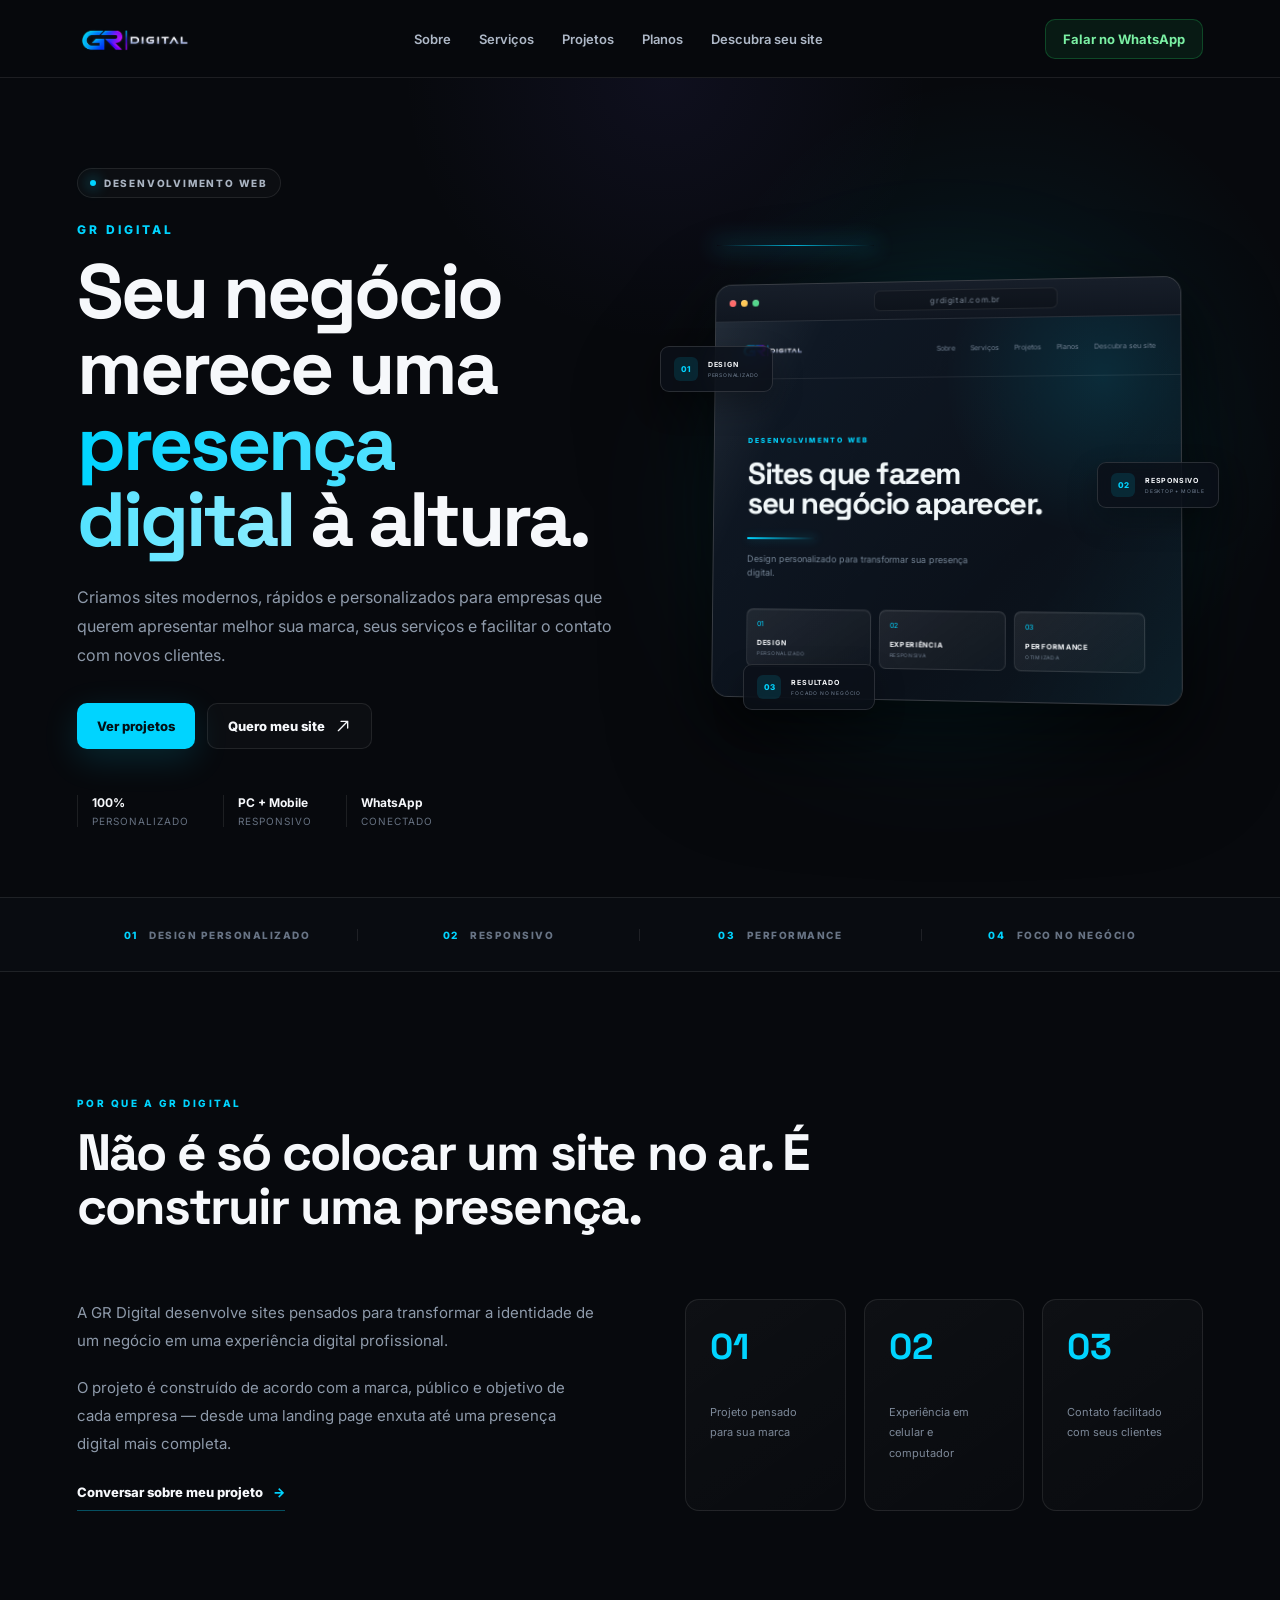
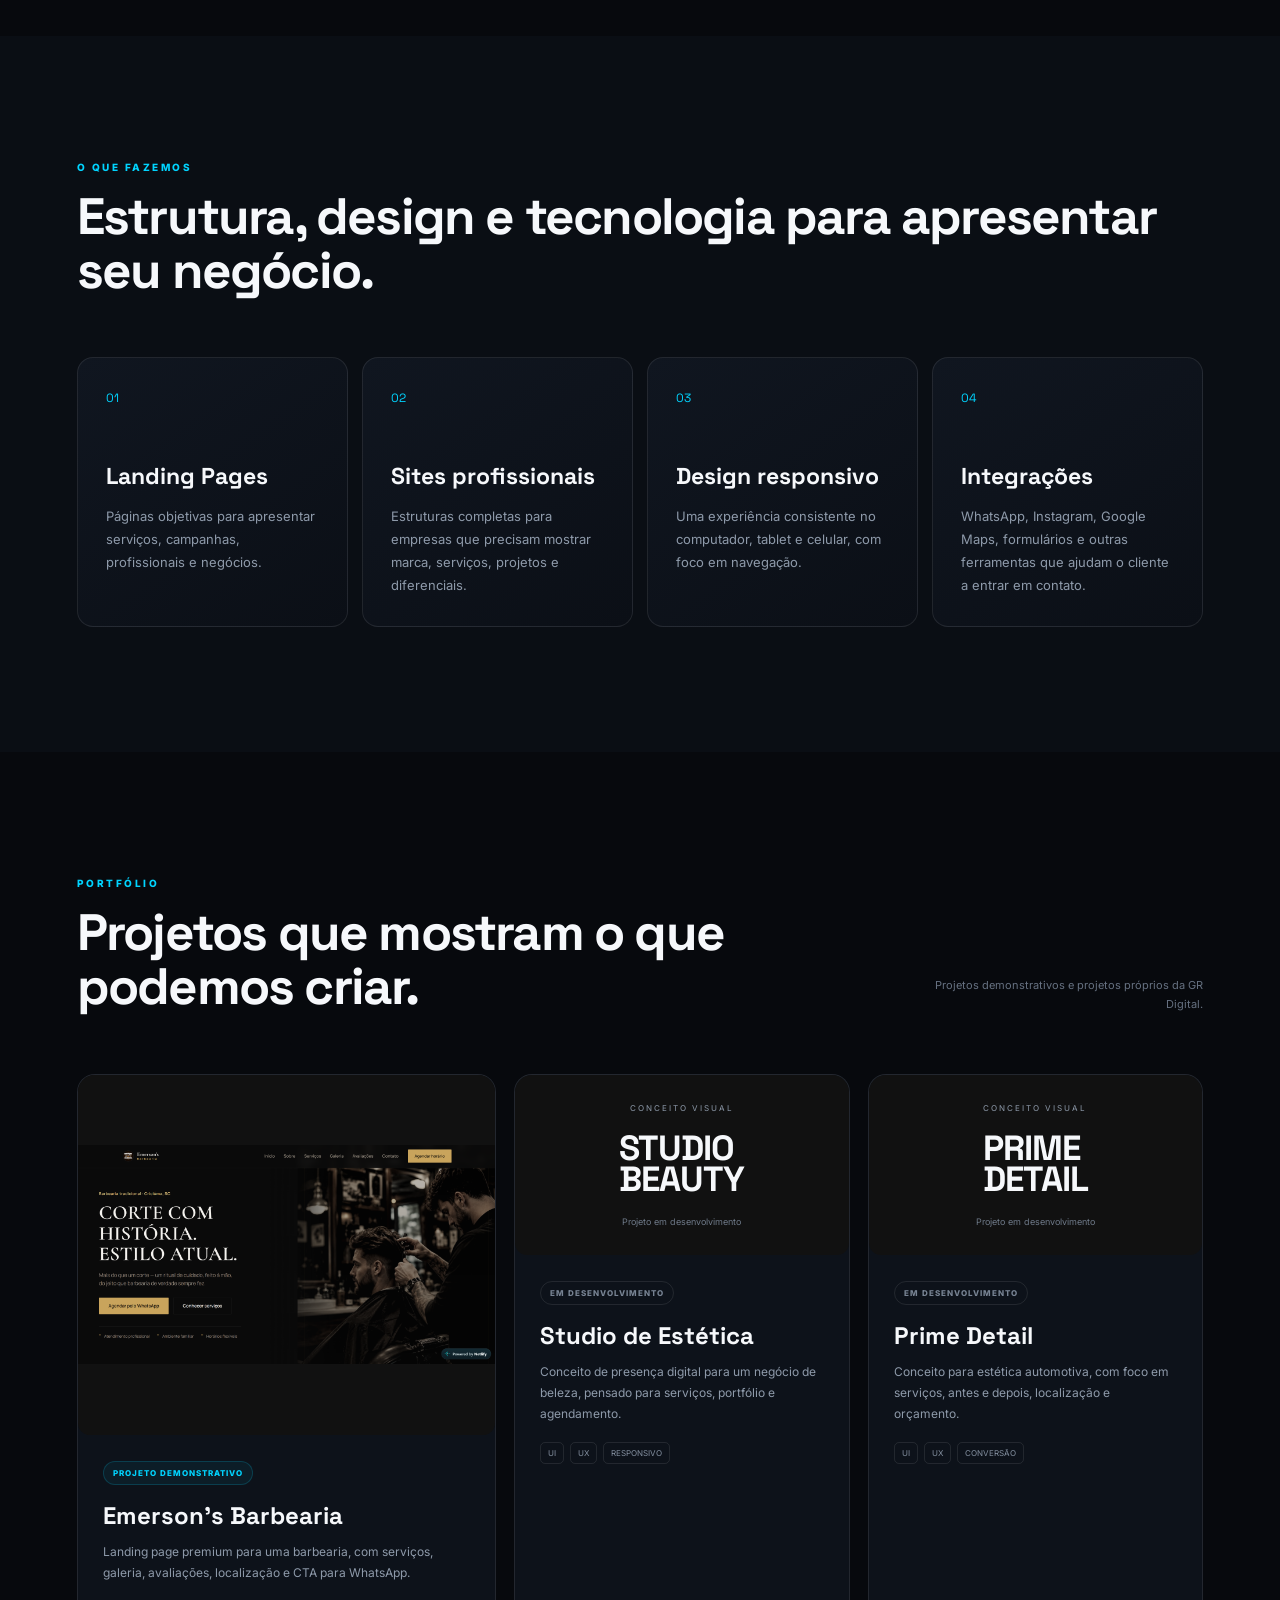
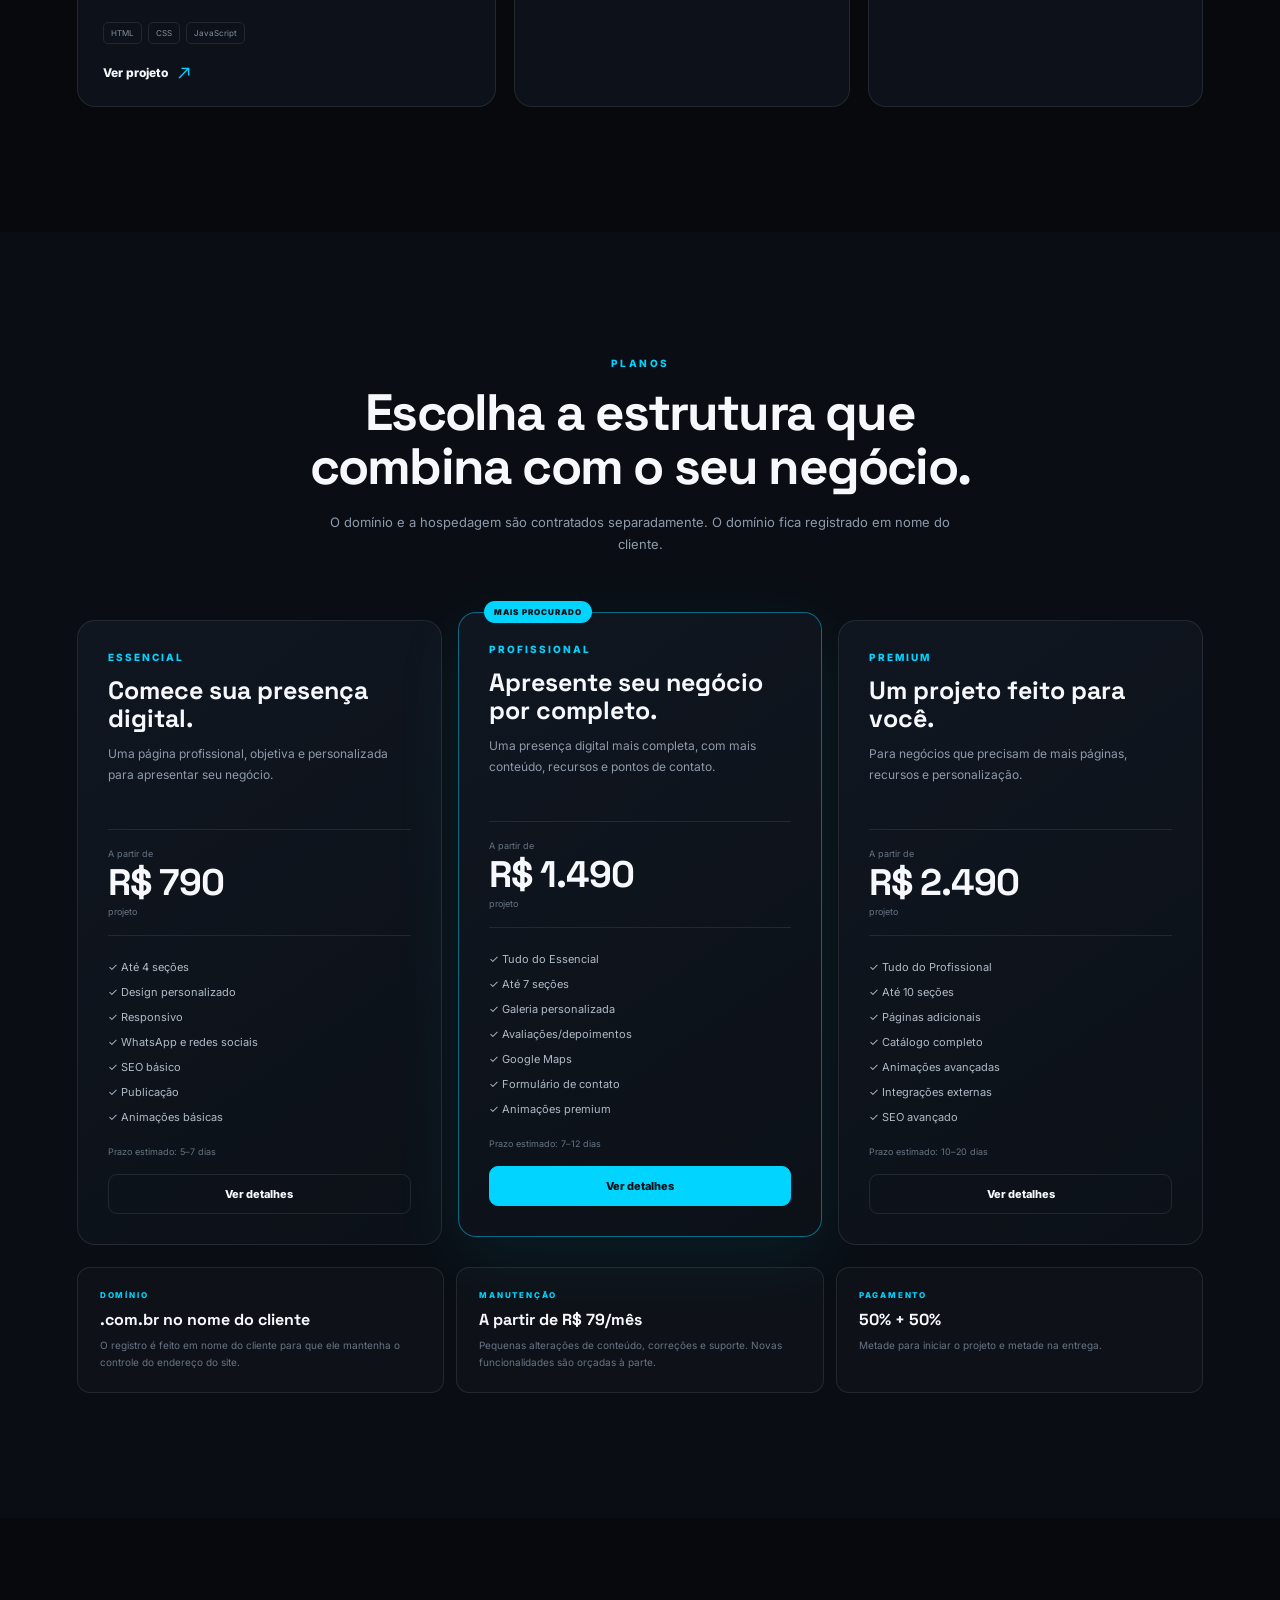
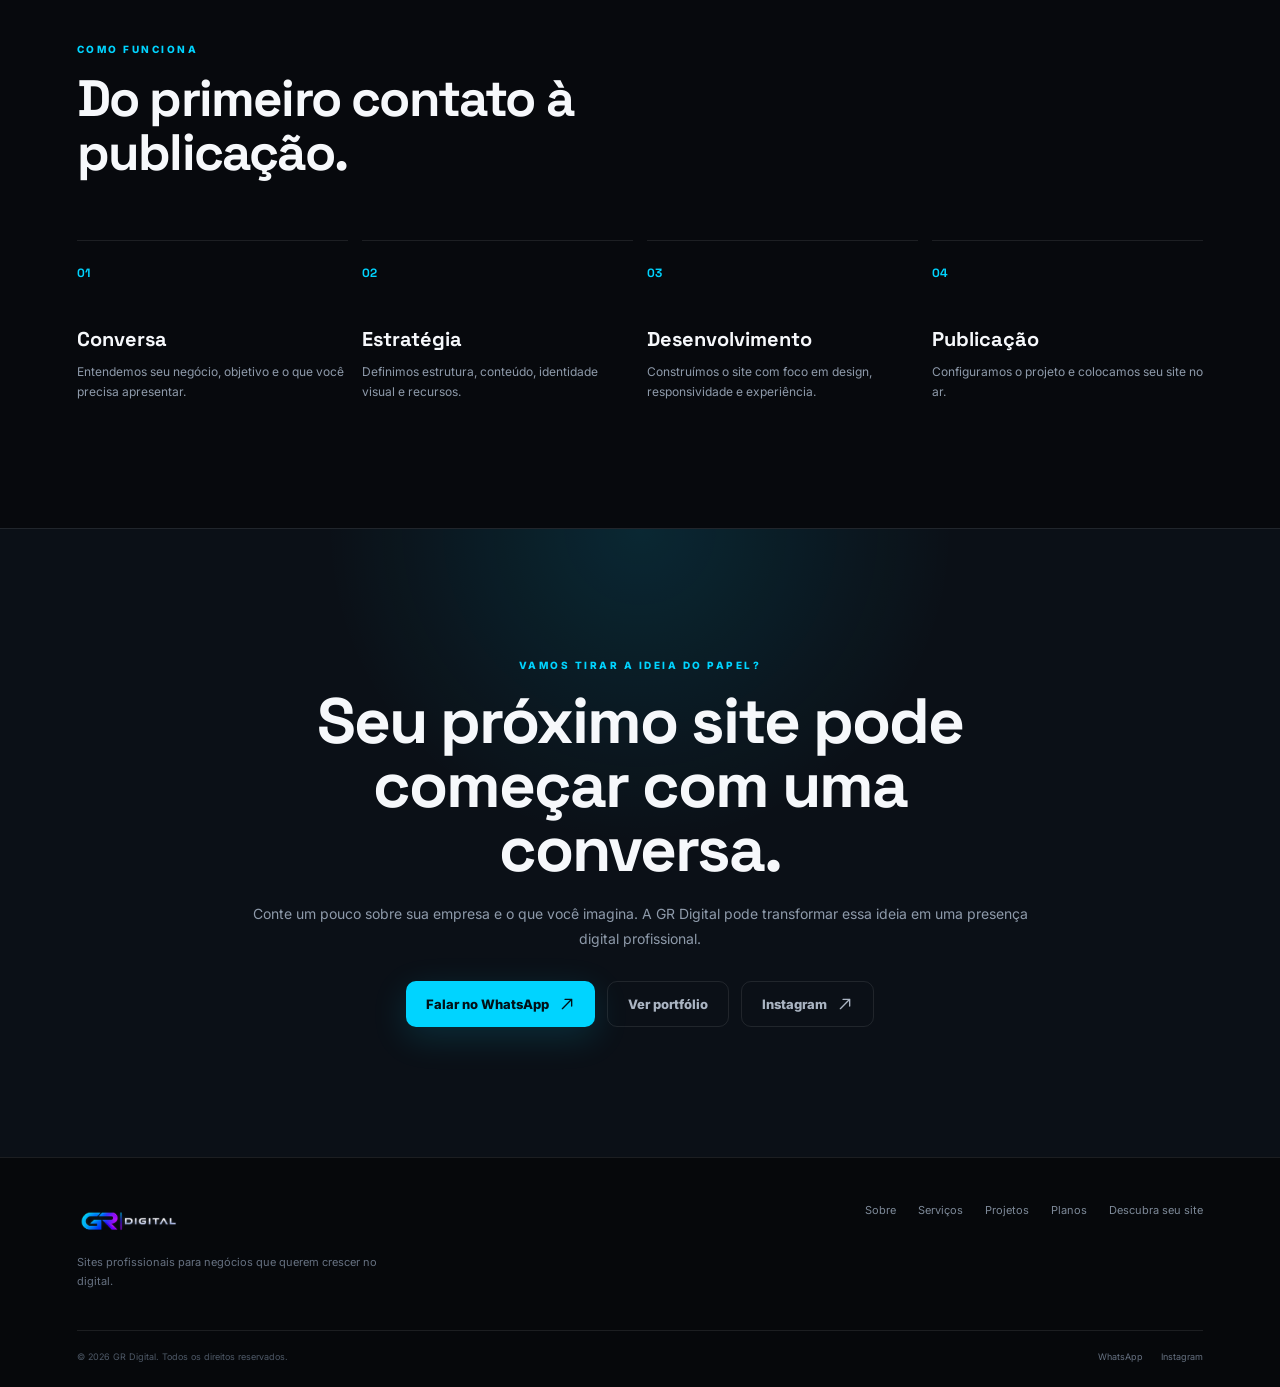
==== commit f8a4fa92: "atualizei o campo de projeto da barbearia" ====
--- a/index.html
+++ b/index.html
@@ -235,30 +235,31 @@
     </div>
 
     <div class="projetos_grid">
-        <article class="projeto_card projeto_destaque">
-            <div class="projeto_preview barbearia_preview">
-                <div class="preview_browser">
-                    <div class="preview_top"><span></span><span></span><span></span><small>emersons-barbearia</small></div>
-                    <div class="preview_barbearia"><small>EMERSON'S</small><strong>BARBEARIA</strong><i>ESTILO • PRECISÃO • PRESENÇA</i></div>
-                    <div class="preview_services"><b></b><b></b><b></b></div>
-                </div>
-            </div>
-            <div class="projeto_info">
-                <div class="project_status">PROJETO DEMONSTRATIVO</div>
-                <h3>Emerson's Barbearia</h3>
-                <p>Landing page premium para uma barbearia, com serviços, galeria, avaliações, localização e CTA para WhatsApp.</p>
-                <div class="project_tags"><span>HTML</span><span>CSS</span><span>JavaScript</span></div>
-                <a href="..." target="_blank" rel="noopener noreferrer" class="project_link">
-    Ver projeto
-    <span class="arrow_icon" aria-hidden="true">
-        <svg viewBox="0 0 24 24">
-            <path d="M5 19L19 5M9 5h10v10"/>
-        </svg>
-    </span>
-</a>
-                
-            </div>
-        </article>
+                <article class="projeto_card projeto_destaque">
+                    <div class="projeto_preview barbearia_preview">
+                        <div class="projeto_preview">
+                                <img 
+                                    src="./IMG/barbershopgr.netlify.app_ (1).png" 
+                                    alt="Preview do site Emerson's Barbearia"
+                                >
+                            </div>
+                    </div>
+                    <div class="projeto_info">
+                        <div class="project_status">PROJETO DEMONSTRATIVO</div>
+                        <h3>Emerson's Barbearia</h3>
+                        <p>Landing page premium para uma barbearia, com serviços, galeria, avaliações, localização e CTA para WhatsApp.</p>
+                        <div class="project_tags"><span>HTML</span><span>CSS</span><span>JavaScript</span></div>
+                        <a href="https://barbershopgr.netlify.app/" target="_blank" rel="noopener noreferrer" class="project_link">
+            Ver projeto
+            <span class="arrow_icon" aria-hidden="true">
+                <svg viewBox="0 0 24 24">
+                    <path d="M5 19L19 5M9 5h10v10"/>
+                </svg>
+            </span>
+        </a>
+                        
+                    </div>
+                </article>
 
         <article class="projeto_card projeto_conceito">
             <div class="projeto_preview studio_preview"><div class="concept_label">CONCEITO VISUAL</div><strong>STUDIO<br>BEAUTY</strong><span>Projeto em desenvolvimento</span></div>
--- a/styles.css
+++ b/styles.css
@@ -1464,6 +1464,28 @@
     transform: translate(3px, -3px);
 }
 
+.projeto_preview {
+    width: 100%;
+    height: 180px;
+    overflow: hidden;
+    border-radius: 12px;
+    background: #111;
+    display: flex;
+    align-items: center;
+    justify-content: center;
+}
+
+.projeto_preview img {
+    width: 100%;
+    height: 100%;
+    display: block;
+    object-fit: contain;
+    object-position: center;
+}
+
+.projeto_card:hover .projeto_preview img {
+    transform: scale(1.03);
+}
 
 
 @keyframes mockup-float {
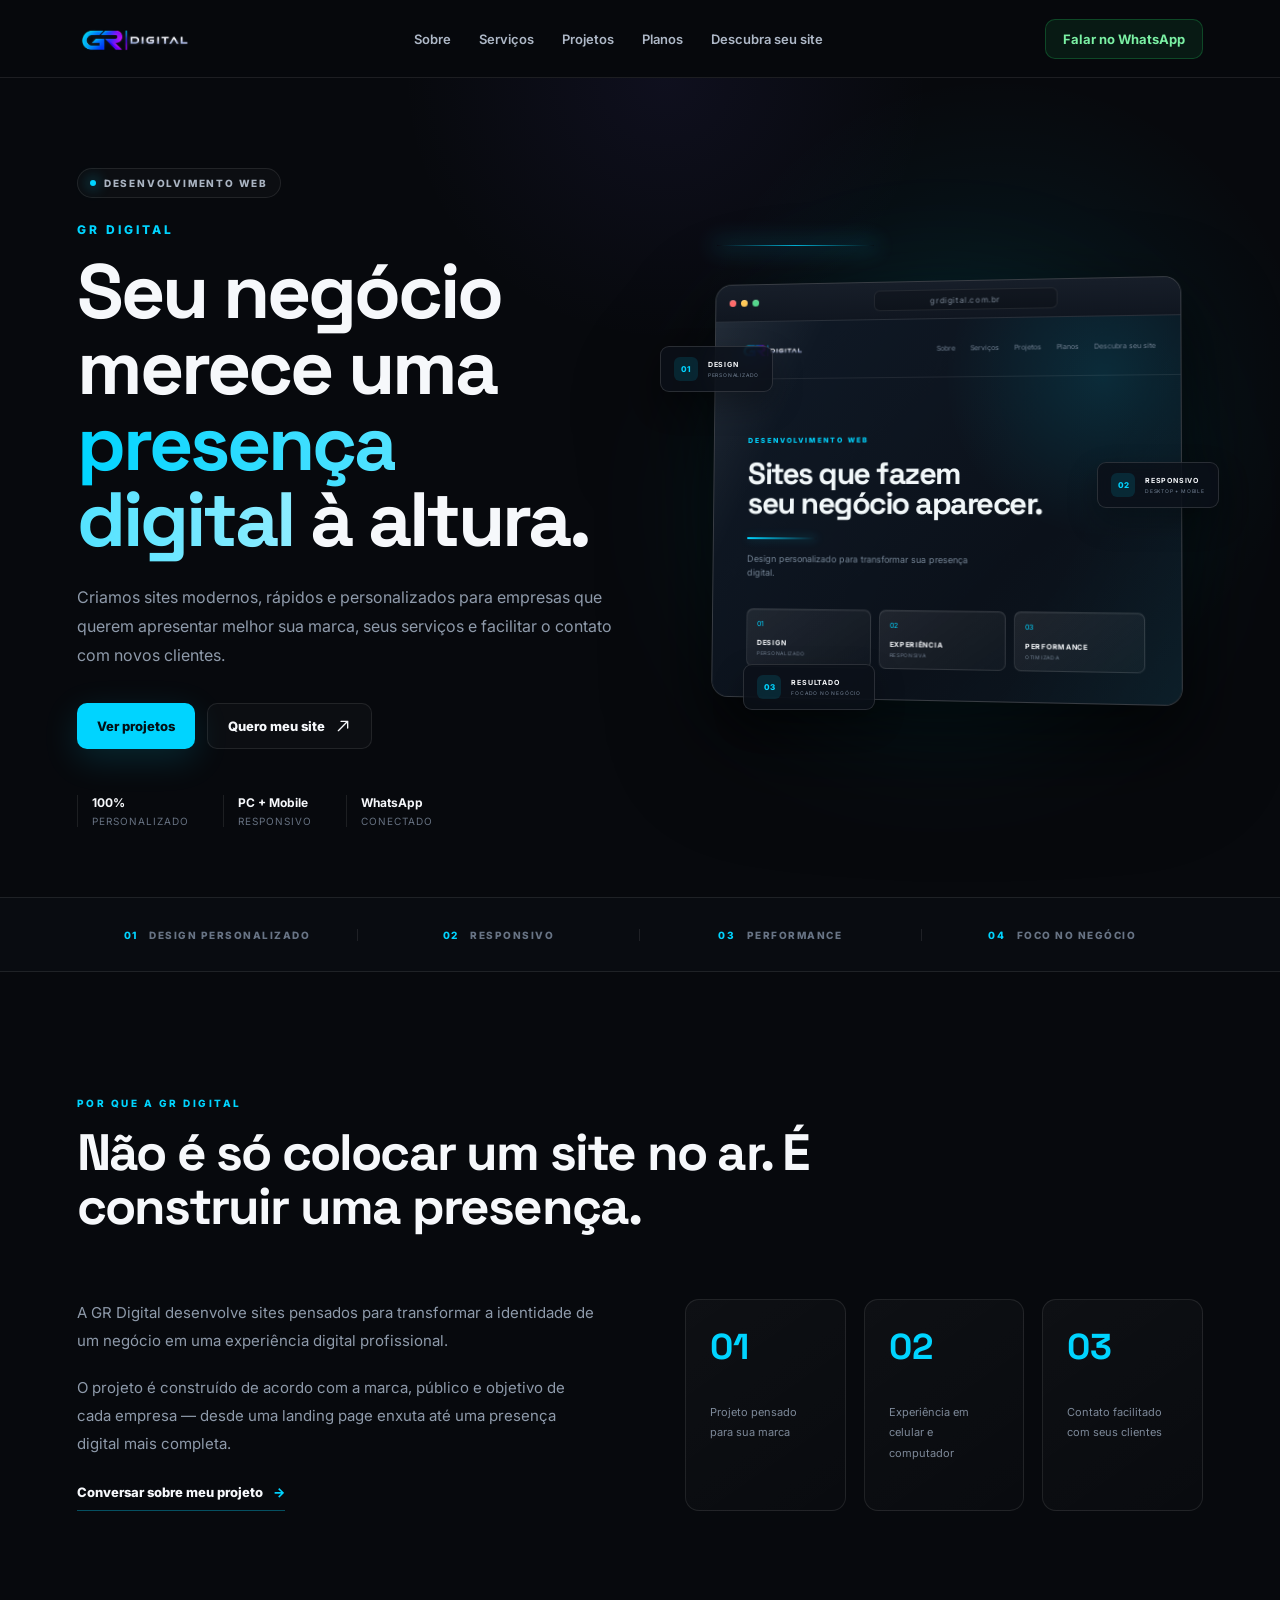
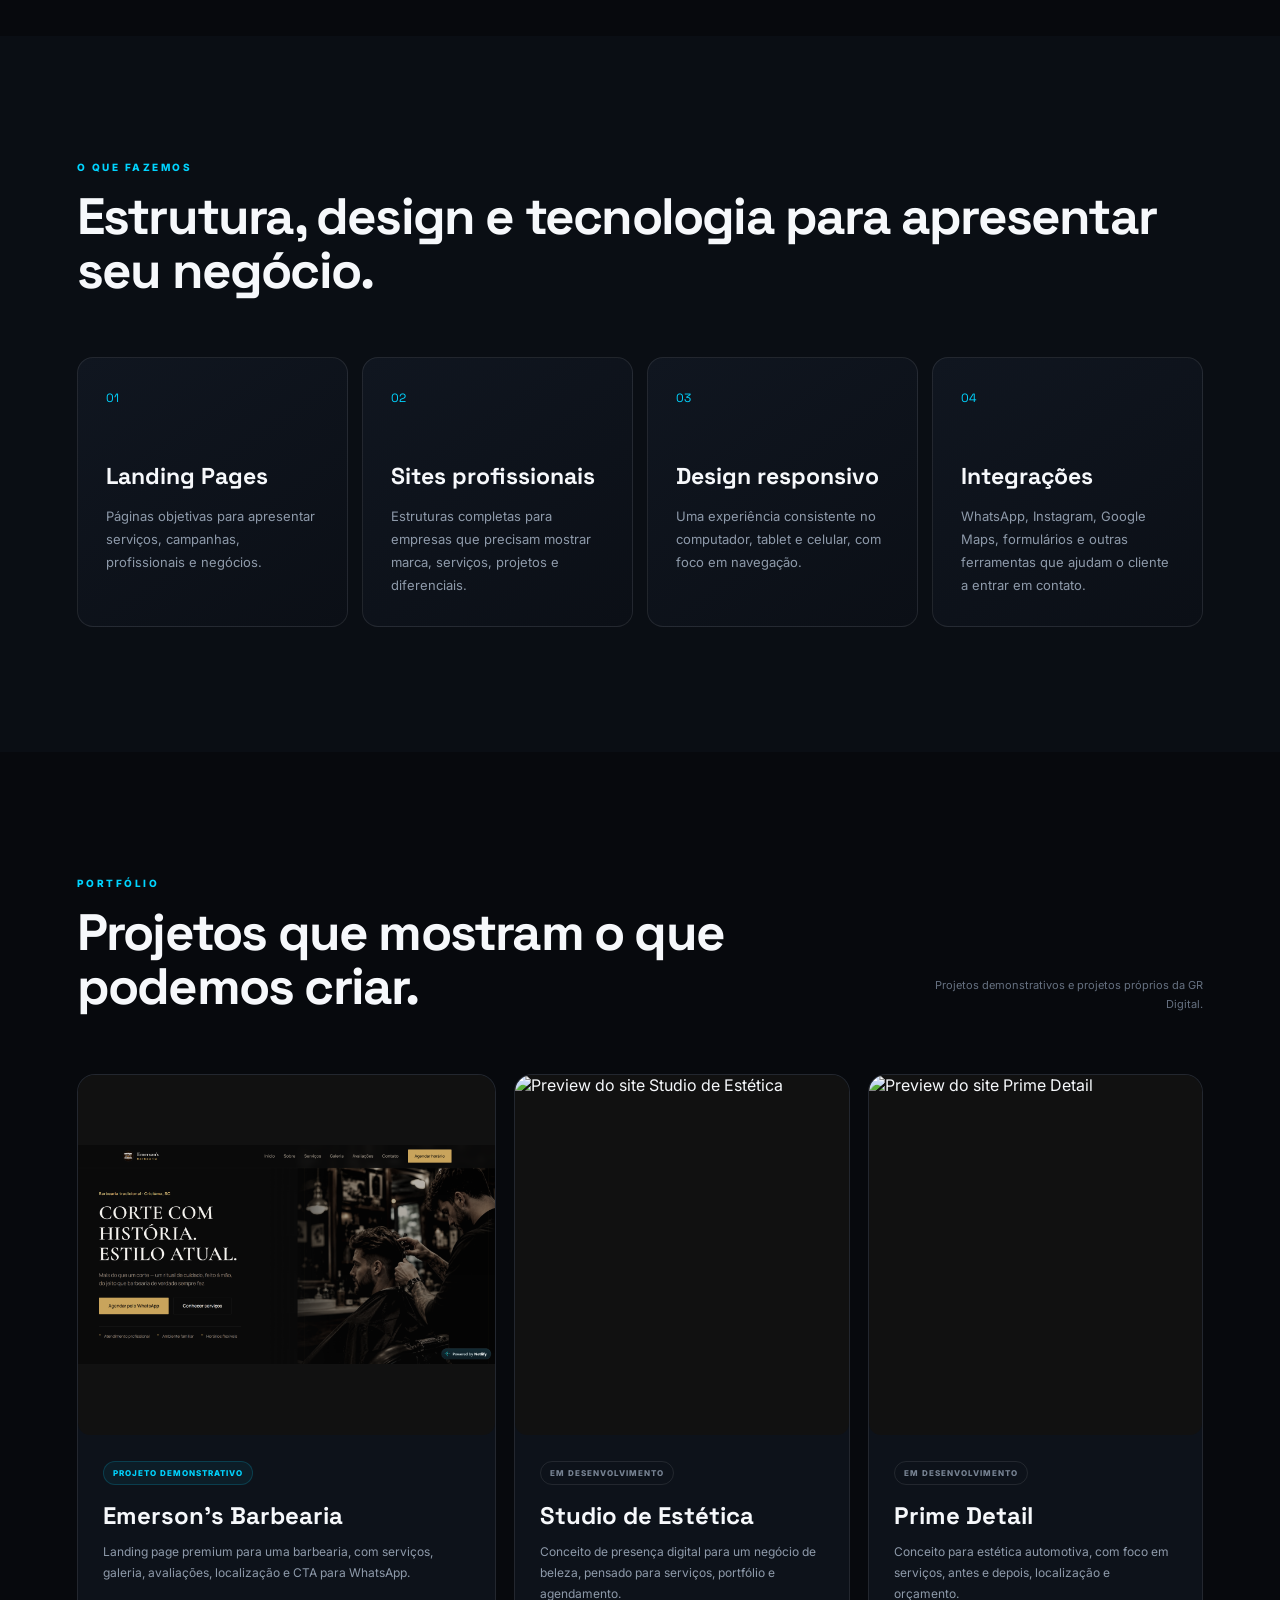
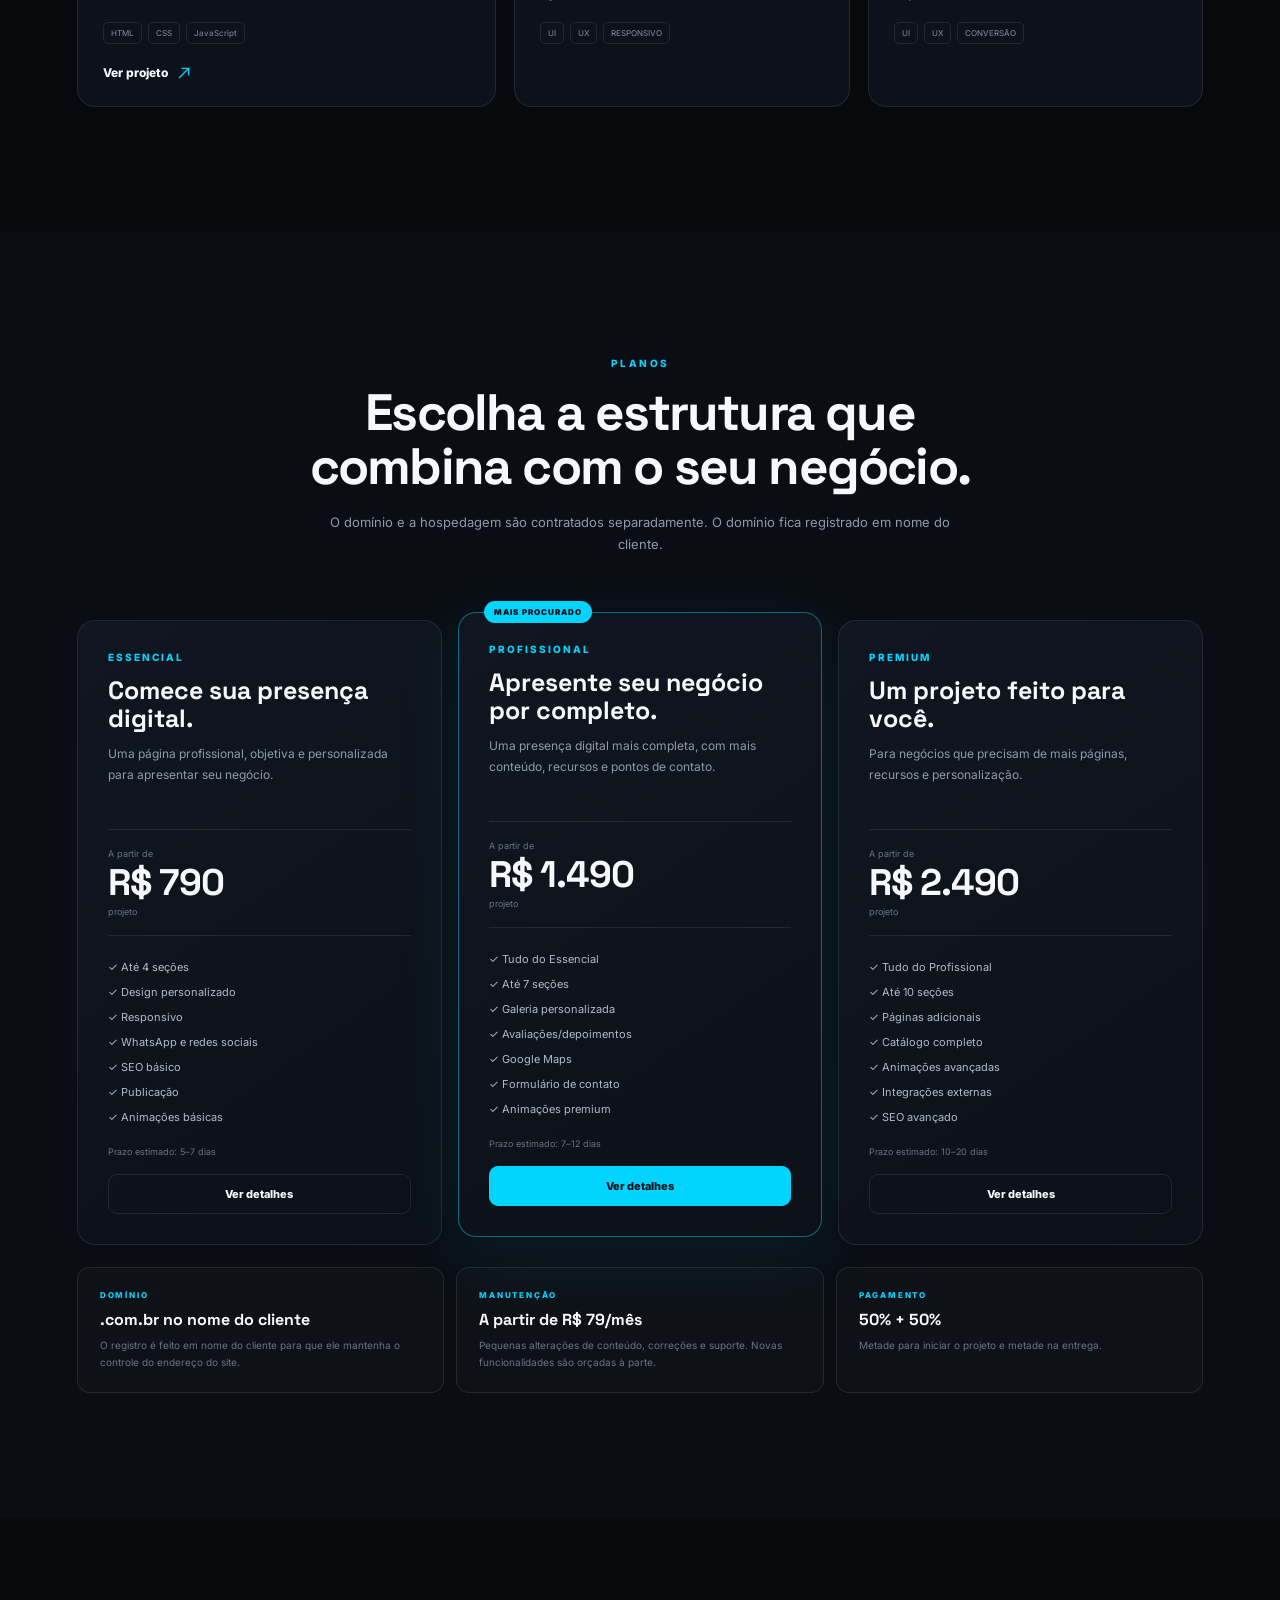
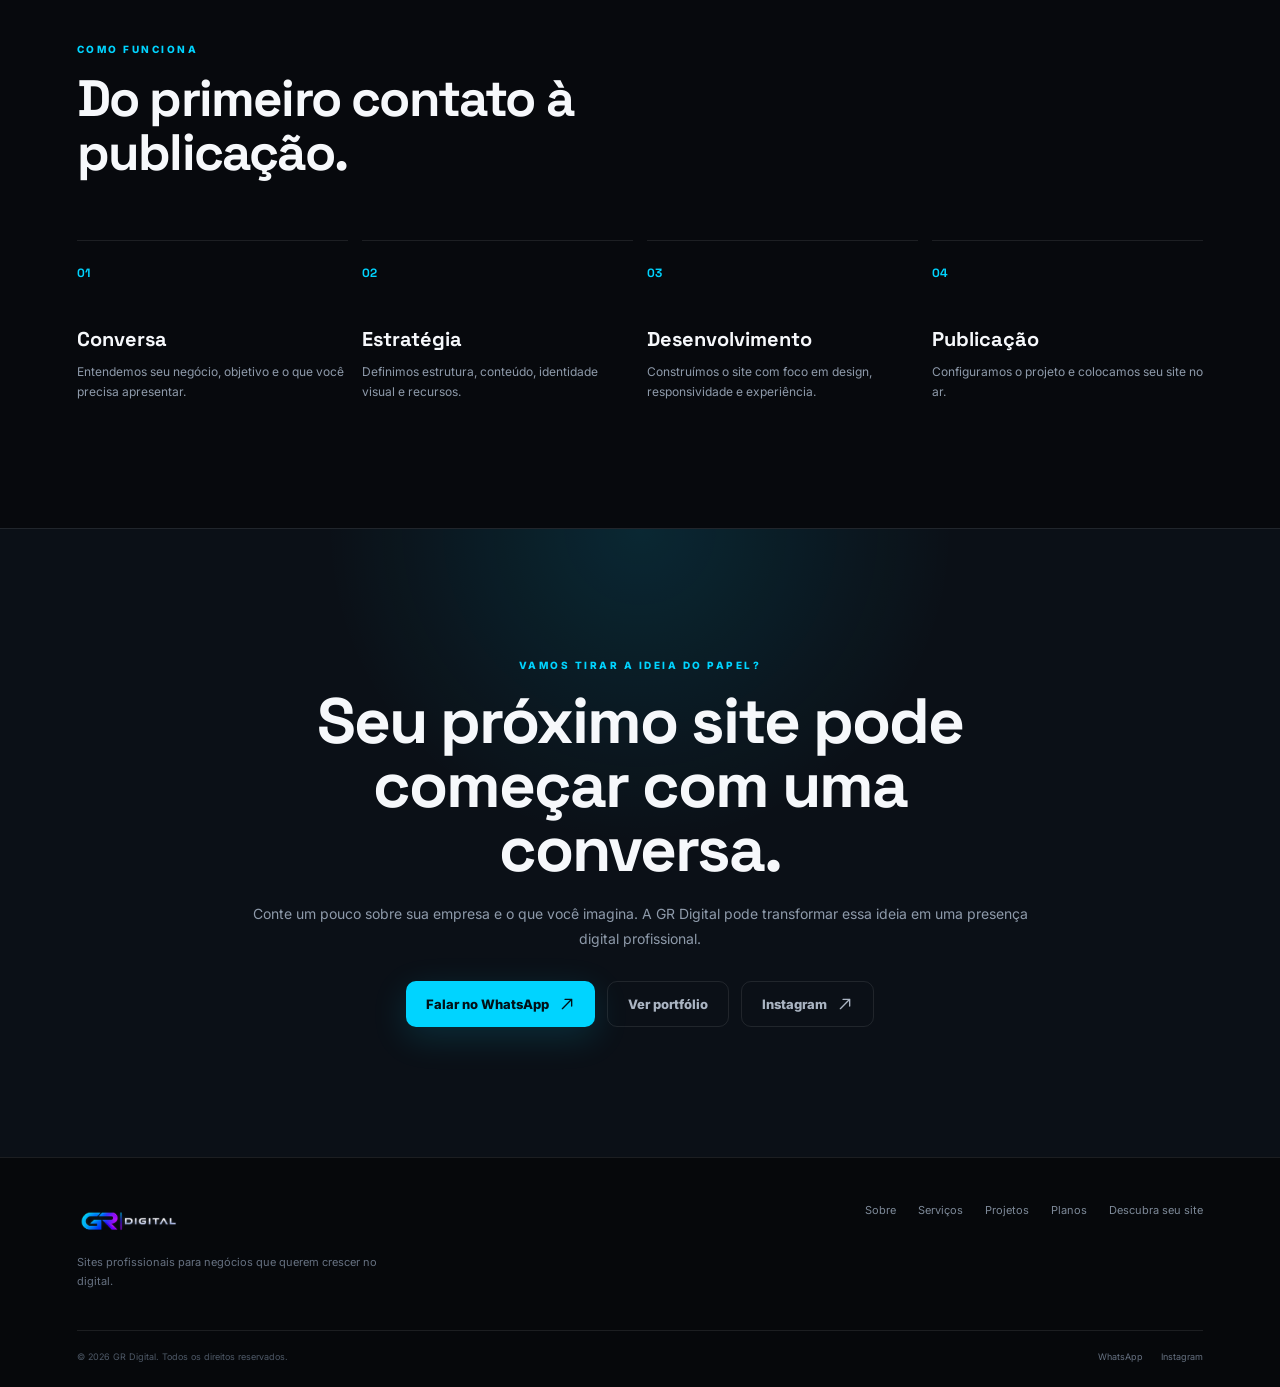
==== commit 9772da9e: "ajuste de cards projeto" ====
--- a/index.html
+++ b/index.html
@@ -236,13 +236,11 @@
 
     <div class="projetos_grid">
                 <article class="projeto_card projeto_destaque">
-                    <div class="projeto_preview barbearia_preview">
-                        <div class="projeto_preview">
-                                <img 
-                                    src="./IMG/barbershopgr.netlify.app_ (1).png" 
-                                    alt="Preview do site Emerson's Barbearia"
-                                >
-                            </div>
+                    <div class="projeto_preview">
+                        <img
+                            src="./IMG/barbershopgr.netlify.app_ (1).png"
+                            alt="Preview do site Emerson's Barbearia"
+                        >
                     </div>
                     <div class="projeto_info">
                         <div class="project_status">PROJETO DEMONSTRATIVO</div>
@@ -262,7 +260,12 @@
                 </article>
 
         <article class="projeto_card projeto_conceito">
-            <div class="projeto_preview studio_preview"><div class="concept_label">CONCEITO VISUAL</div><strong>STUDIO<br>BEAUTY</strong><span>Projeto em desenvolvimento</span></div>
+            <div class="projeto_preview">
+                <img
+                    src="./IMG/studio-beauty-preview.png"
+                    alt="Preview do site Studio de Estética"
+                >
+            </div>
             <div class="projeto_info">
                 <div class="project_status neutral">EM DESENVOLVIMENTO</div>
                 <h3>Studio de Estética</h3>
@@ -272,7 +275,12 @@
         </article>
 
         <article class="projeto_card projeto_conceito">
-            <div class="projeto_preview auto_preview"><div class="concept_label">CONCEITO VISUAL</div><strong>PRIME<br>DETAIL</strong><span>Projeto em desenvolvimento</span></div>
+            <div class="projeto_preview">
+                <img
+                    src="./IMG/prime-detail-preview.png"
+                    alt="Preview do site Prime Detail"
+                >
+            </div>
             <div class="projeto_info">
                 <div class="project_status neutral">EM DESENVOLVIMENTO</div>
                 <h3>Prime Detail</h3>
@@ -381,4 +389,4 @@
 </footer>
 
 </body>
-</html>
+</html>
--- a/styles.css
+++ b/styles.css
@@ -1466,7 +1466,7 @@
 
 .projeto_preview {
     width: 100%;
-    height: 180px;
+    height: 360px;
     overflow: hidden;
     border-radius: 12px;
     background: #111;
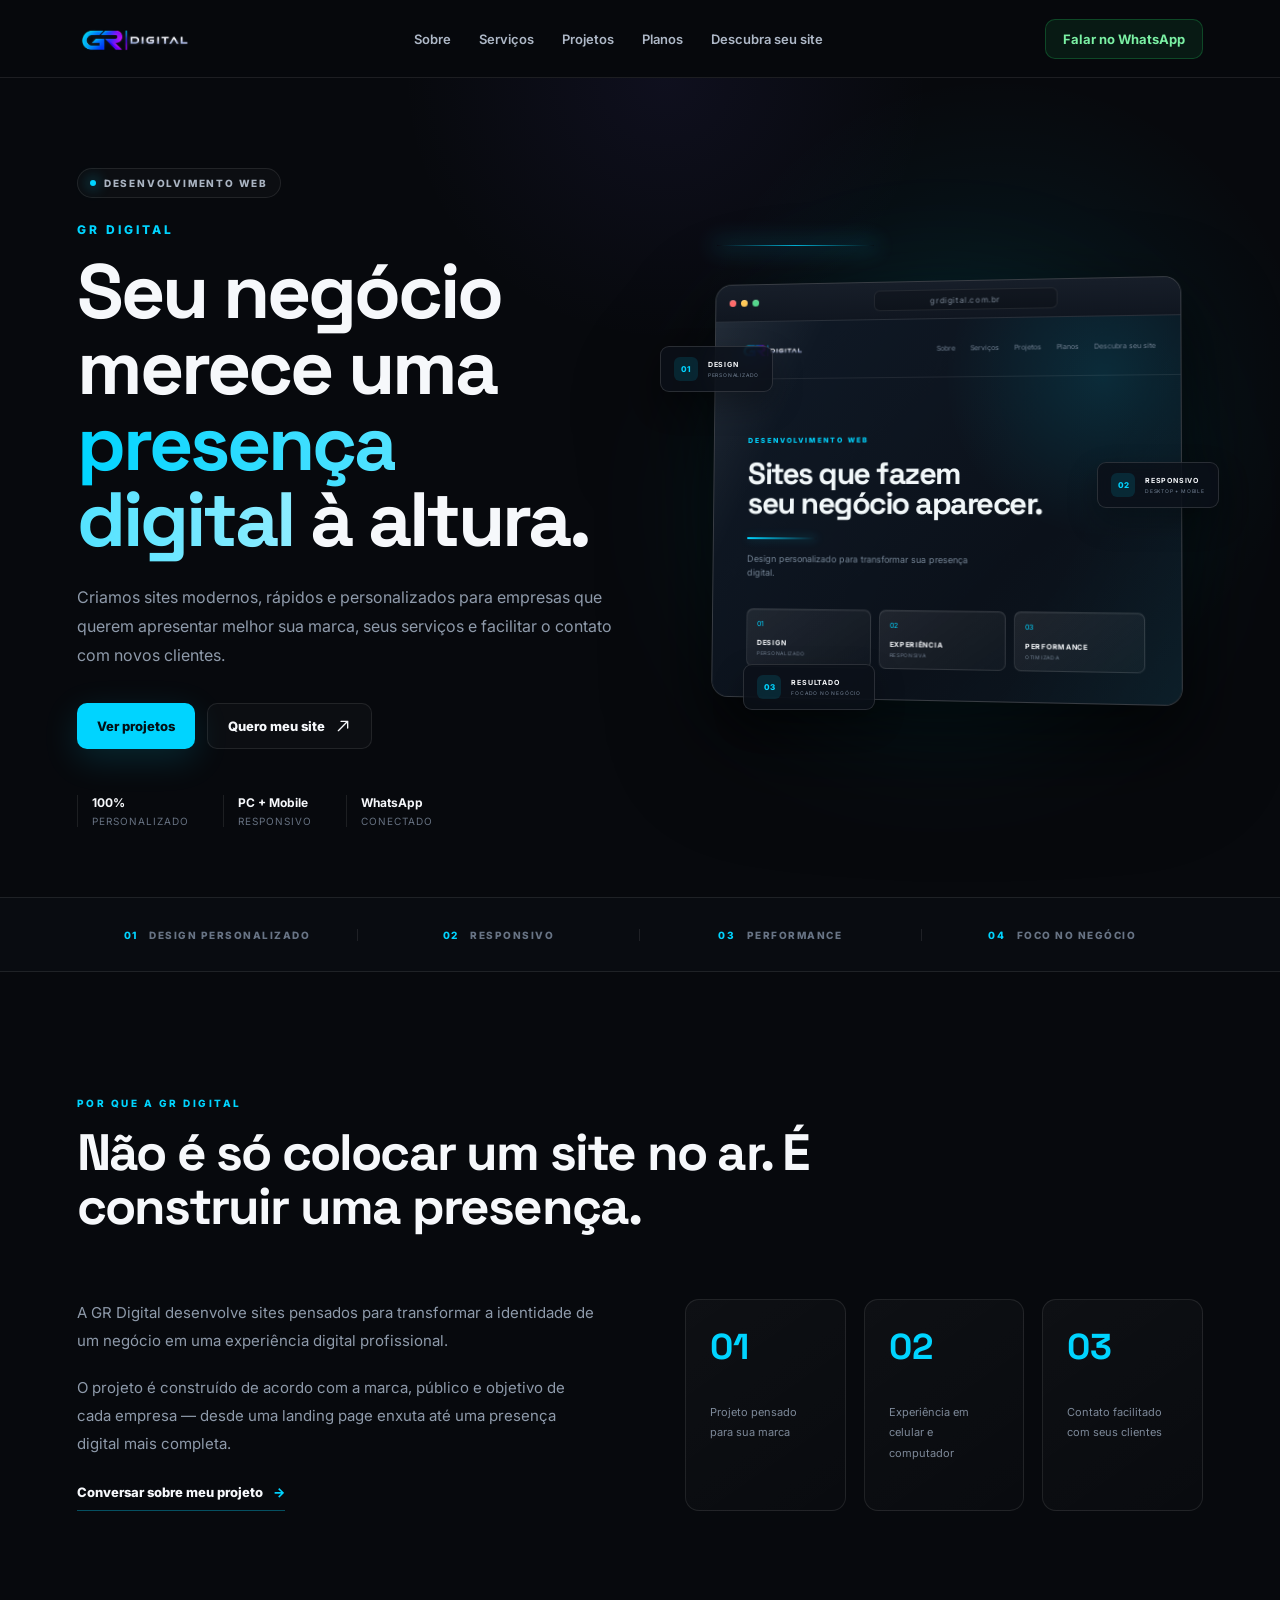
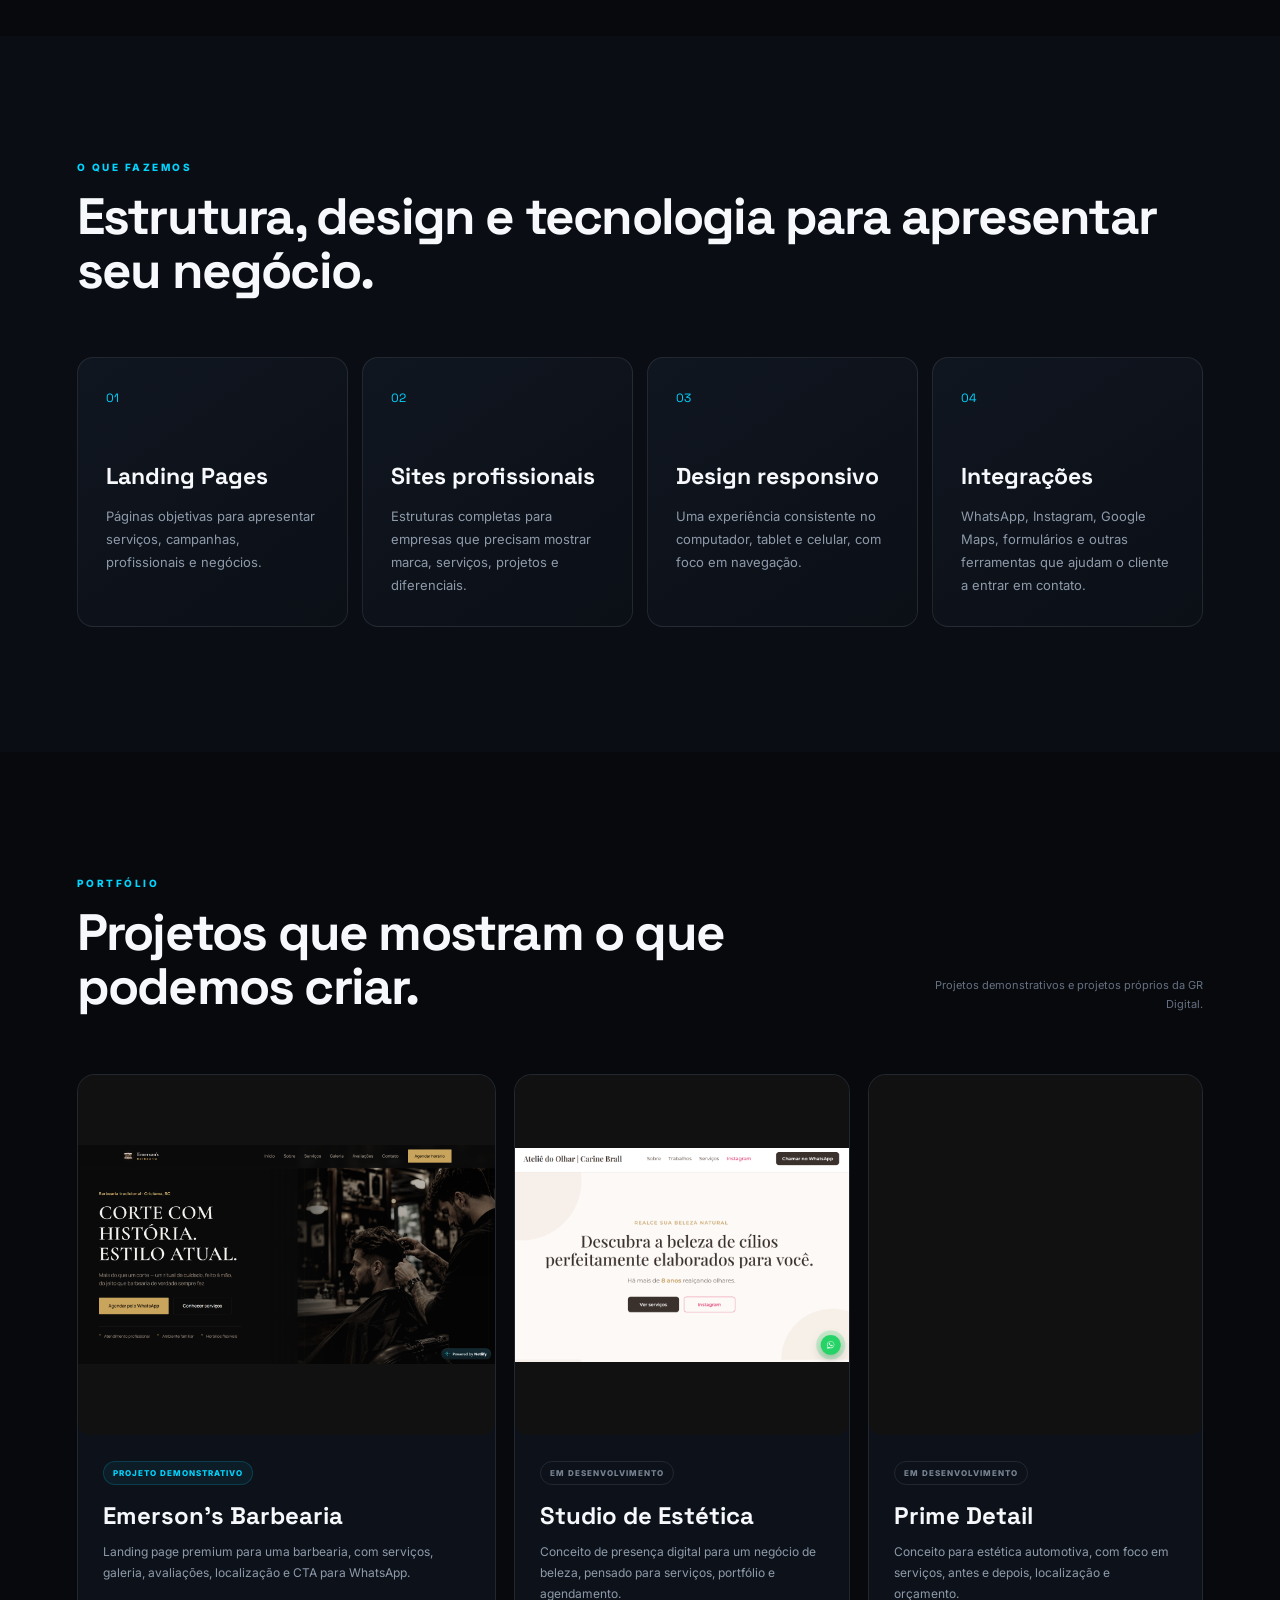
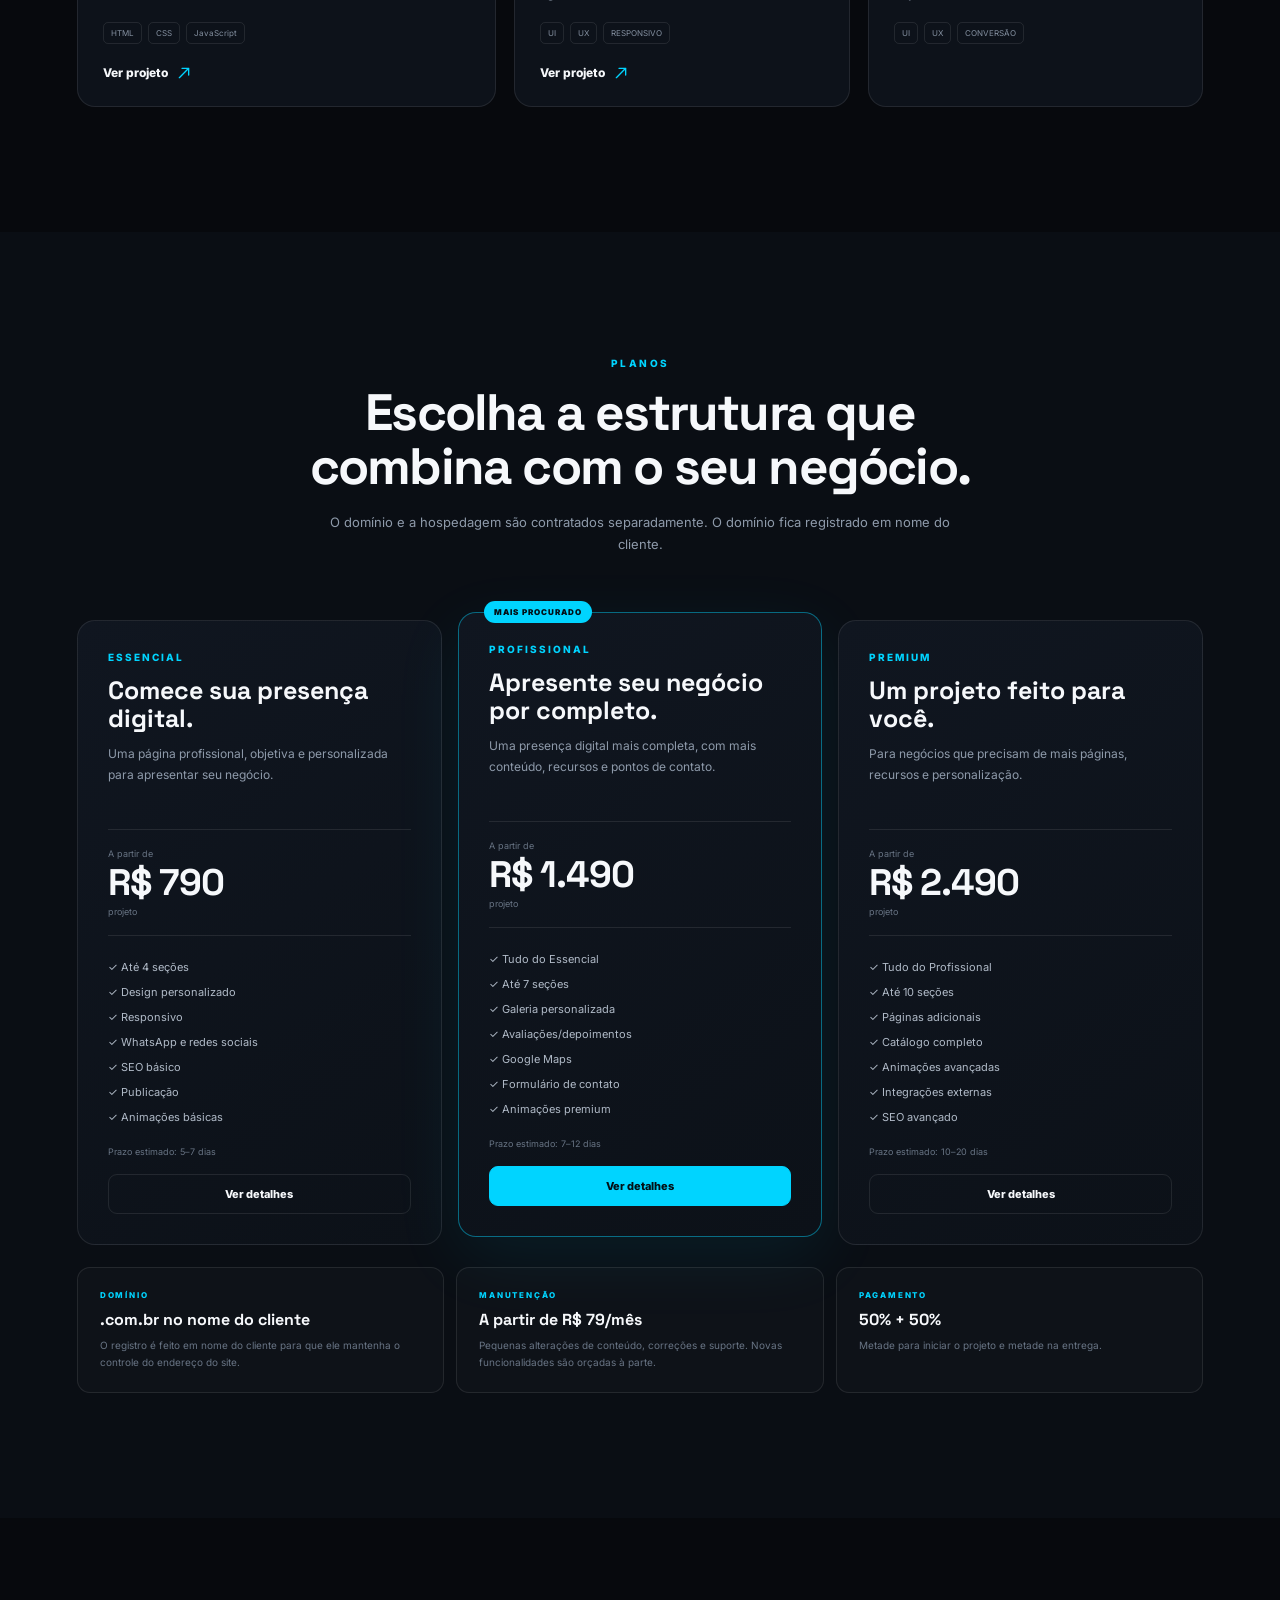
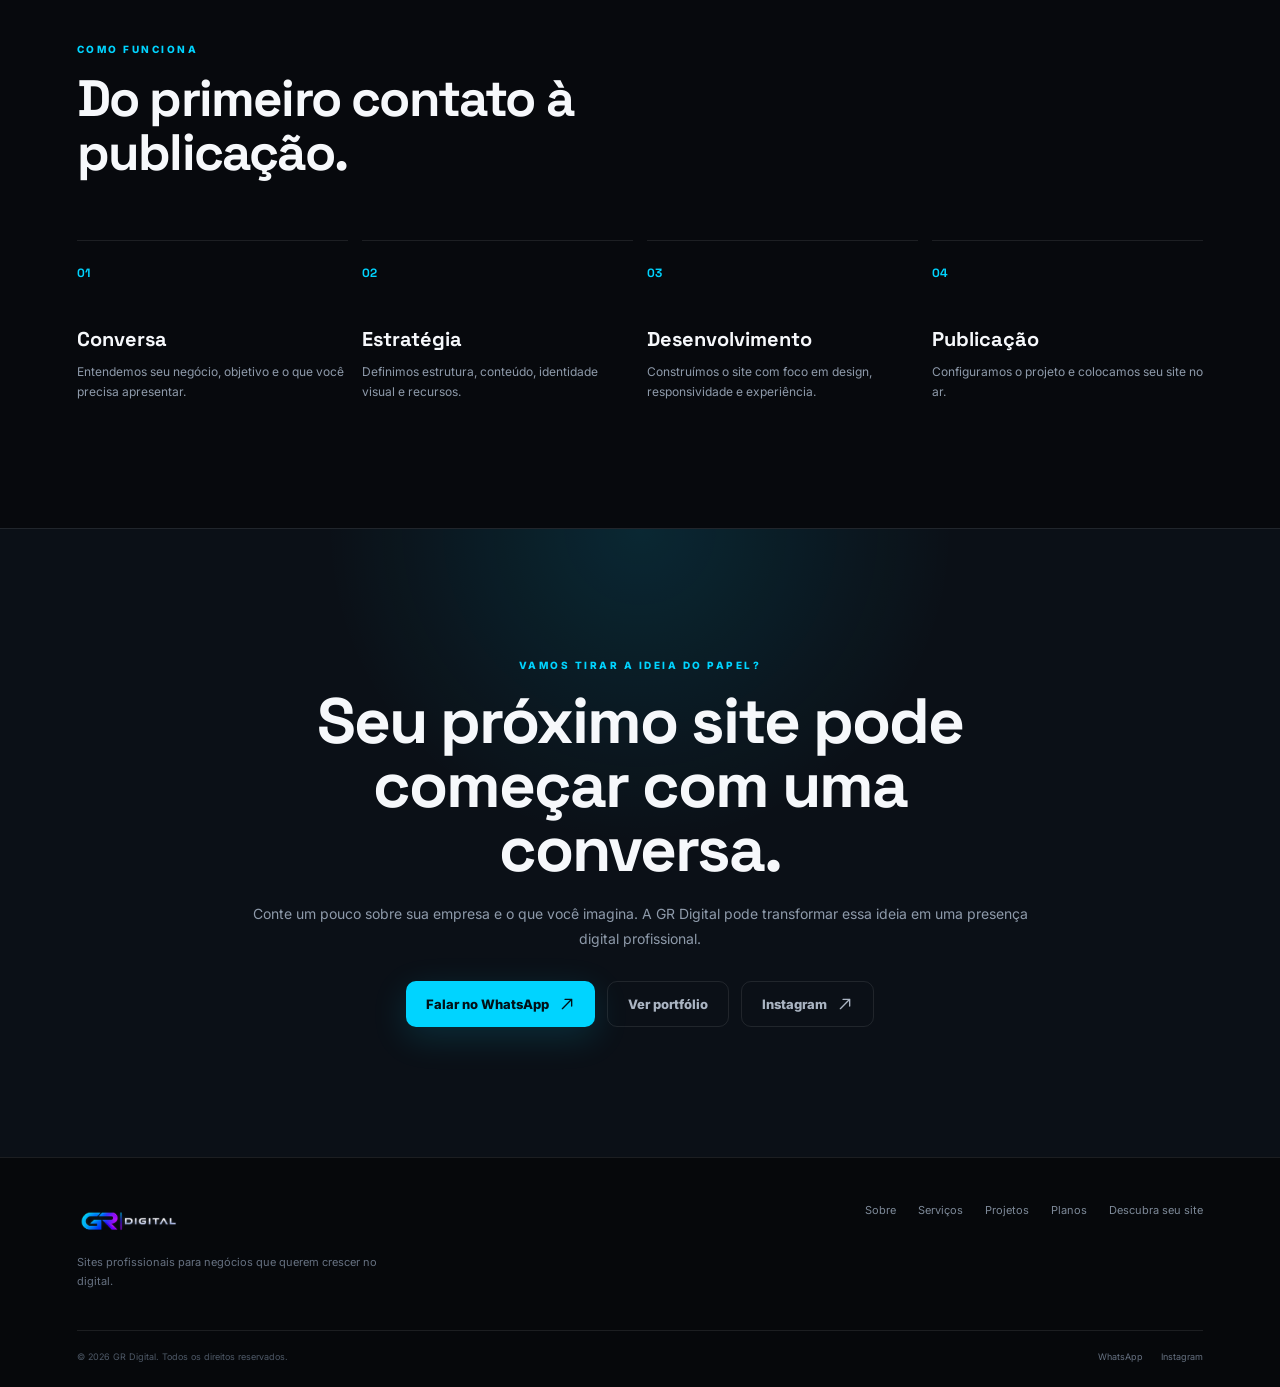
==== commit 1e772302: "atualização section projetos" ====
--- a/index.html
+++ b/index.html
@@ -262,7 +262,7 @@
         <article class="projeto_card projeto_conceito">
             <div class="projeto_preview">
                 <img
-                    src="./IMG/studio-beauty-preview.png"
+                    src="./IMG/127.0.0.1_5500_index.html.png"
                     alt="Preview do site Studio de Estética"
                 >
             </div>
@@ -271,15 +271,24 @@
                 <h3>Studio de Estética</h3>
                 <p>Conceito de presença digital para um negócio de beleza, pensado para serviços, portfólio e agendamento.</p>
                 <div class="project_tags"><span>UI</span><span>UX</span><span>RESPONSIVO</span></div>
+                <a href="https://ateliedoolharcb.netlify.app/" target="_blank" rel="noopener noreferrer" class="project_link">
+            Ver projeto
+            <span class="arrow_icon" aria-hidden="true">
+                <svg viewBox="0 0 24 24">
+                    <path d="M5 19L19 5M9 5h10v10"/>
+                </svg>
+            </span>
+        </a>
+                
             </div>
         </article>
 
         <article class="projeto_card projeto_conceito">
             <div class="projeto_preview">
-                <img
+                <!-- <img
                     src="./IMG/prime-detail-preview.png"
                     alt="Preview do site Prime Detail"
-                >
+                > -->
             </div>
             <div class="projeto_info">
                 <div class="project_status neutral">EM DESENVOLVIMENTO</div>
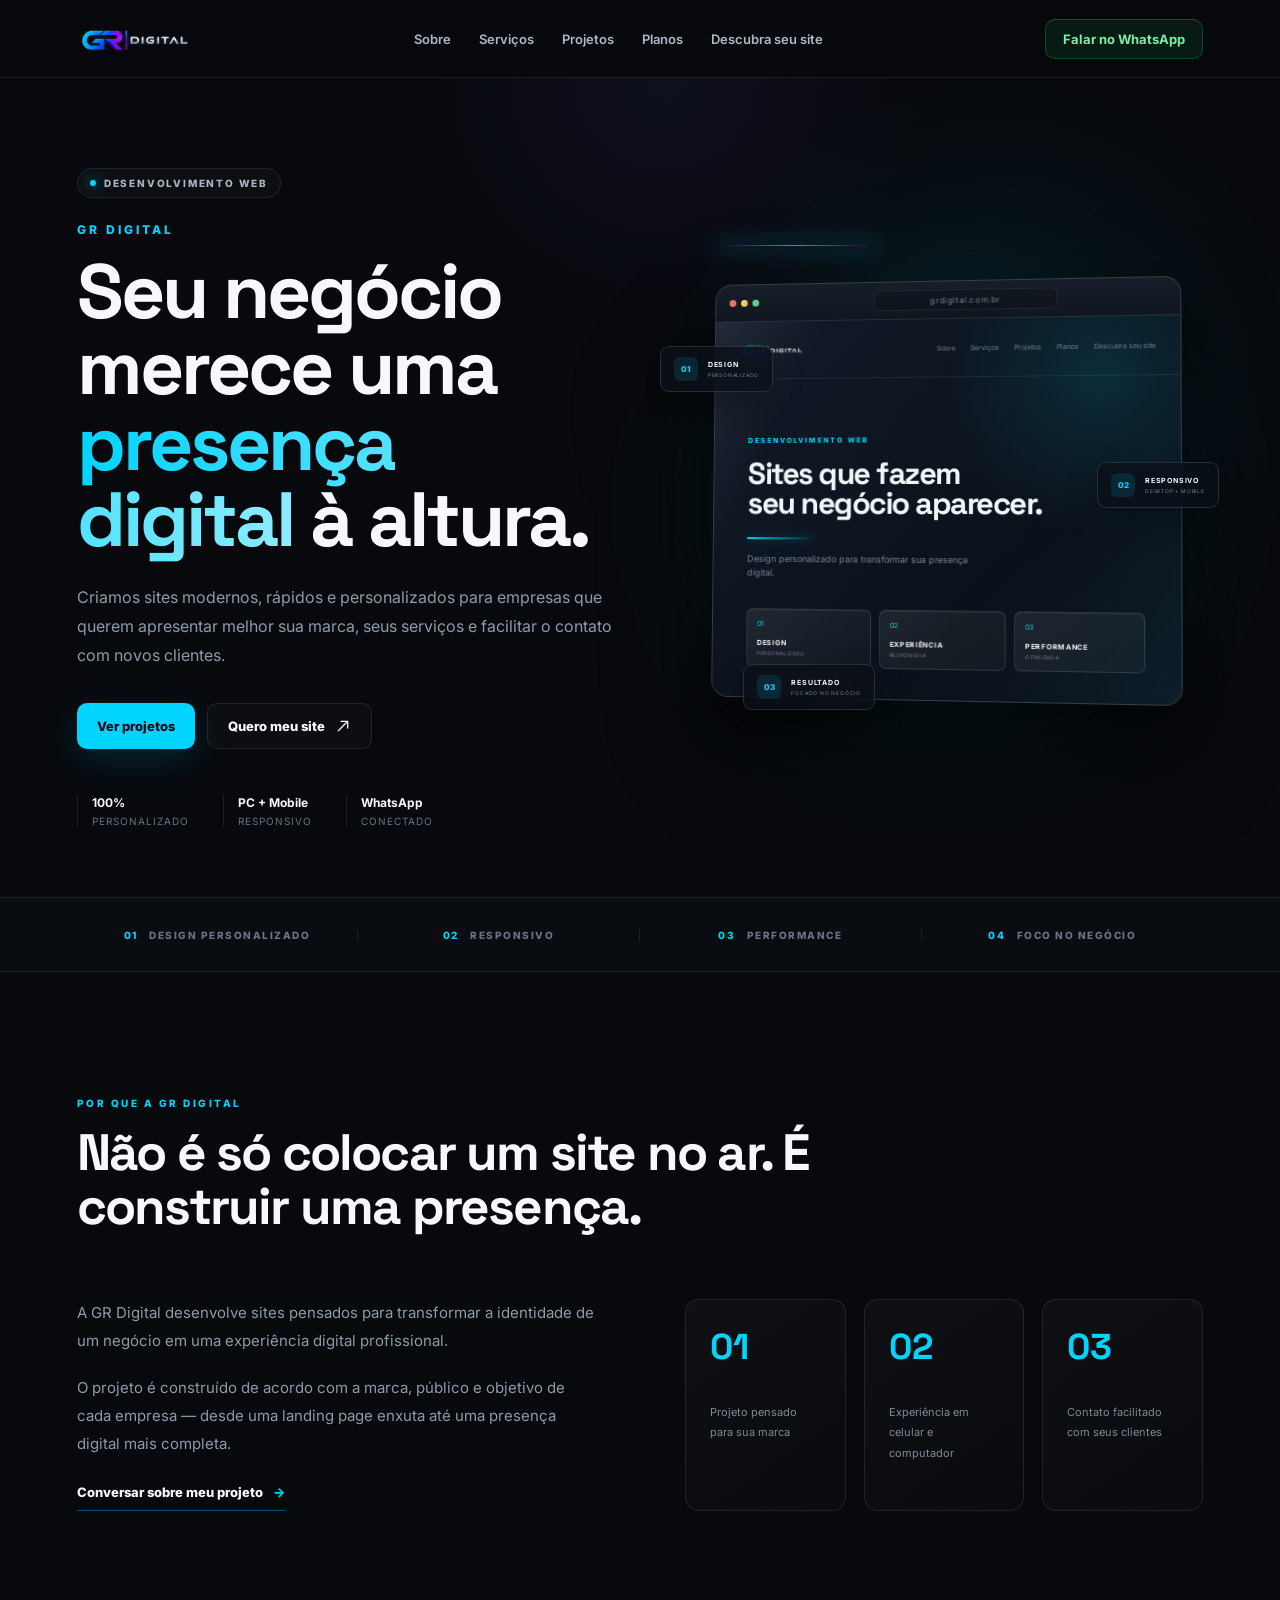
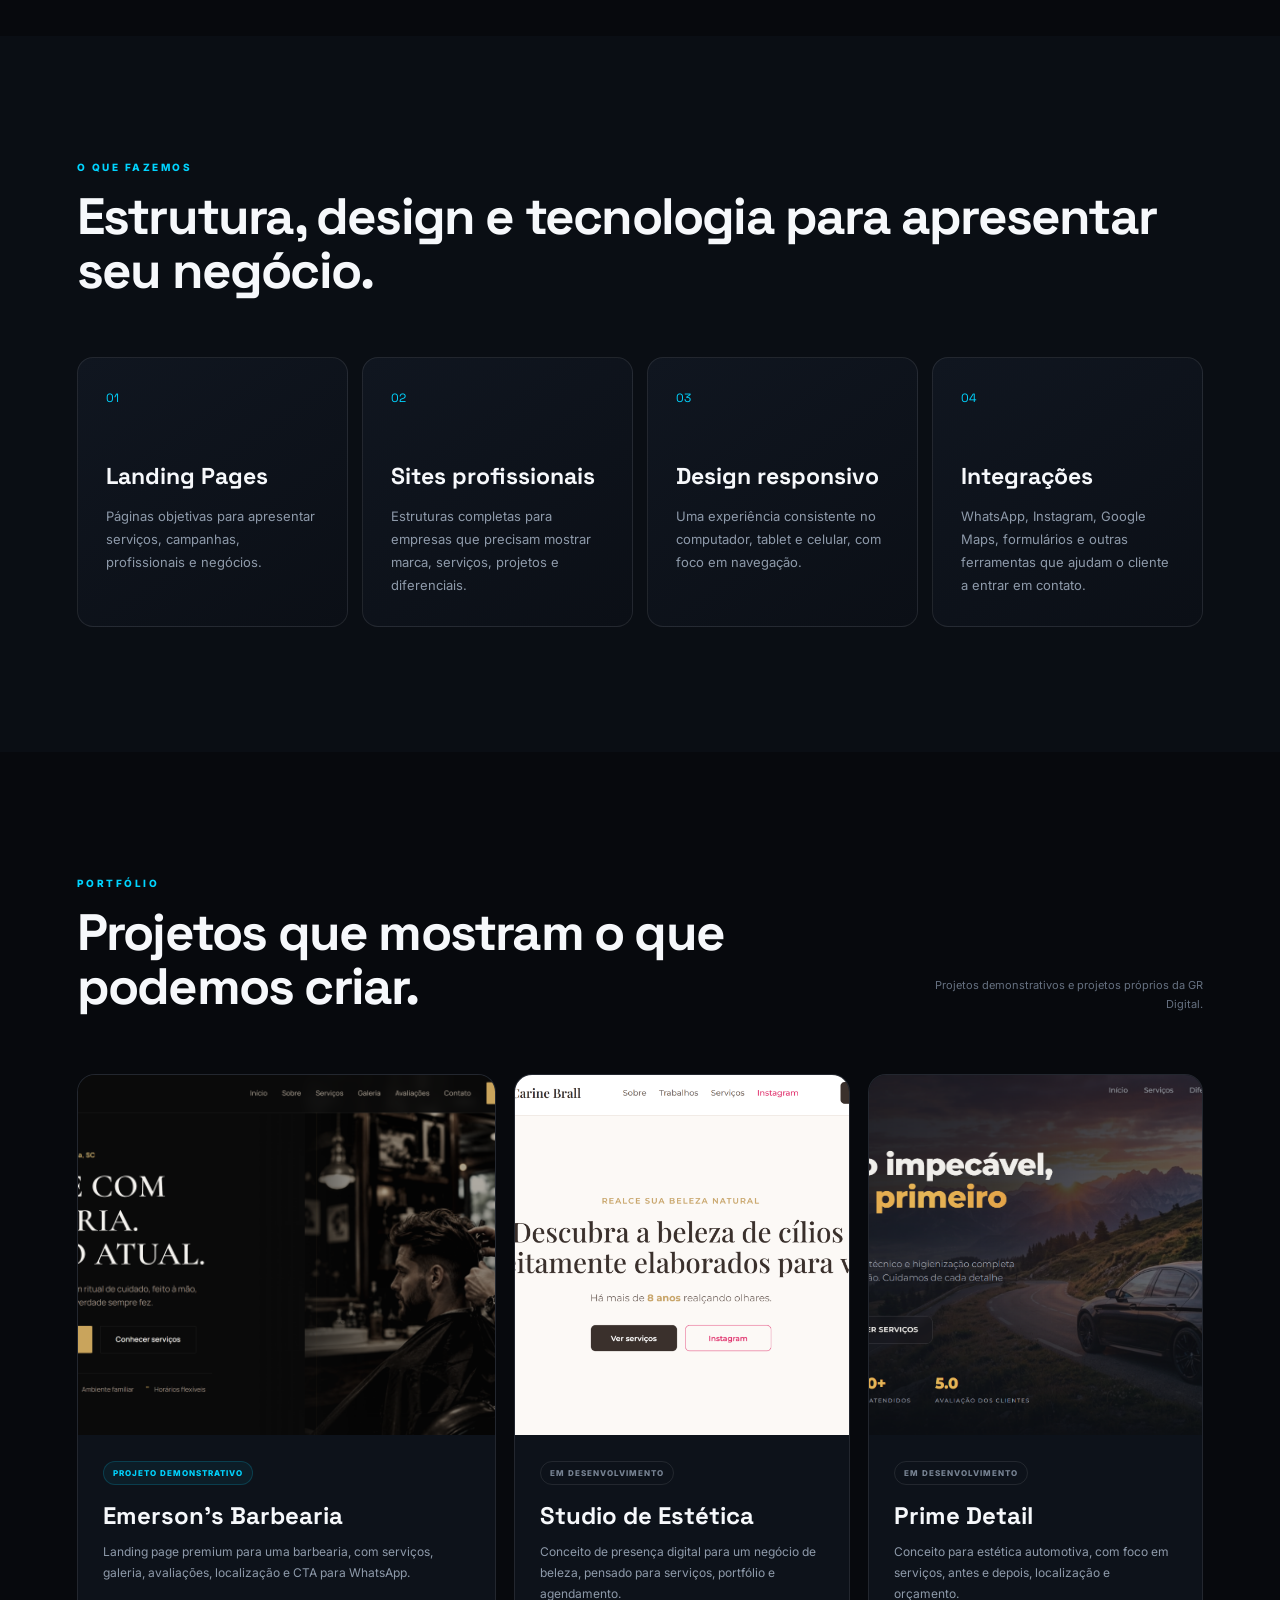
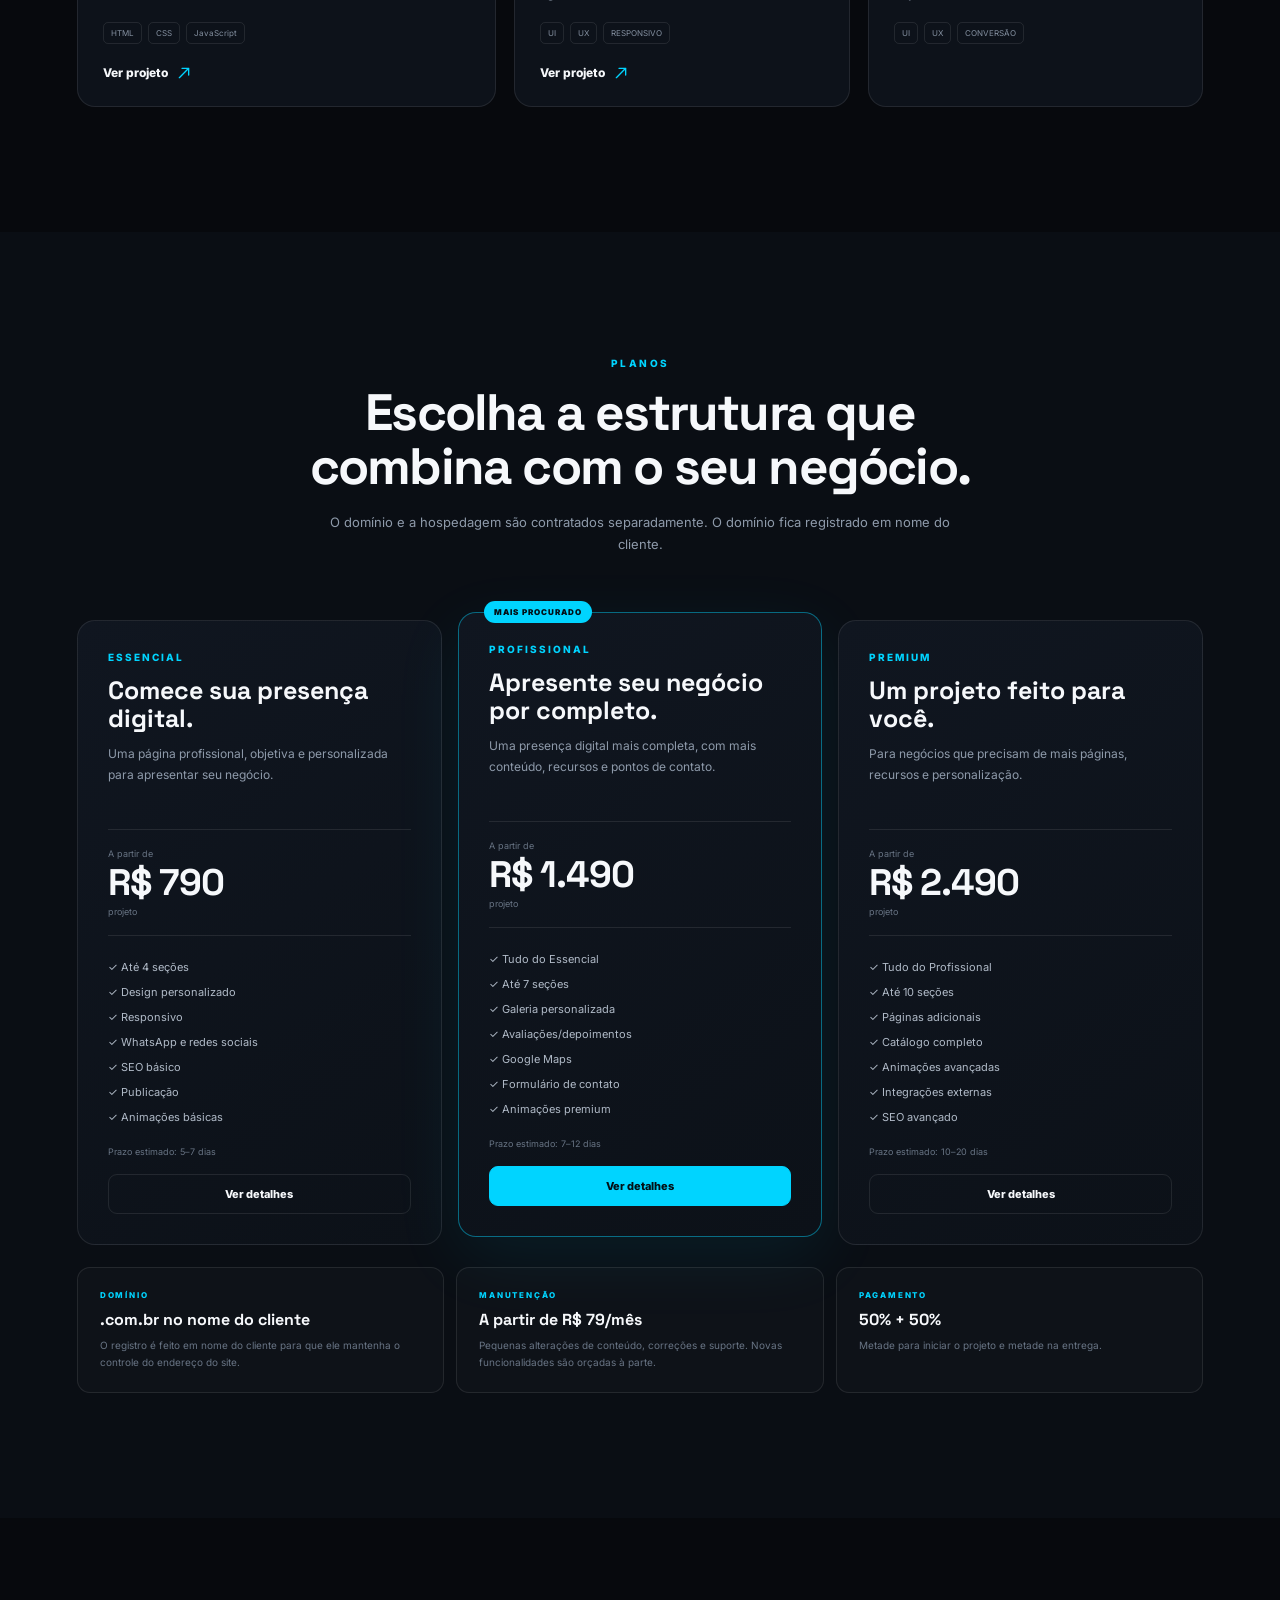
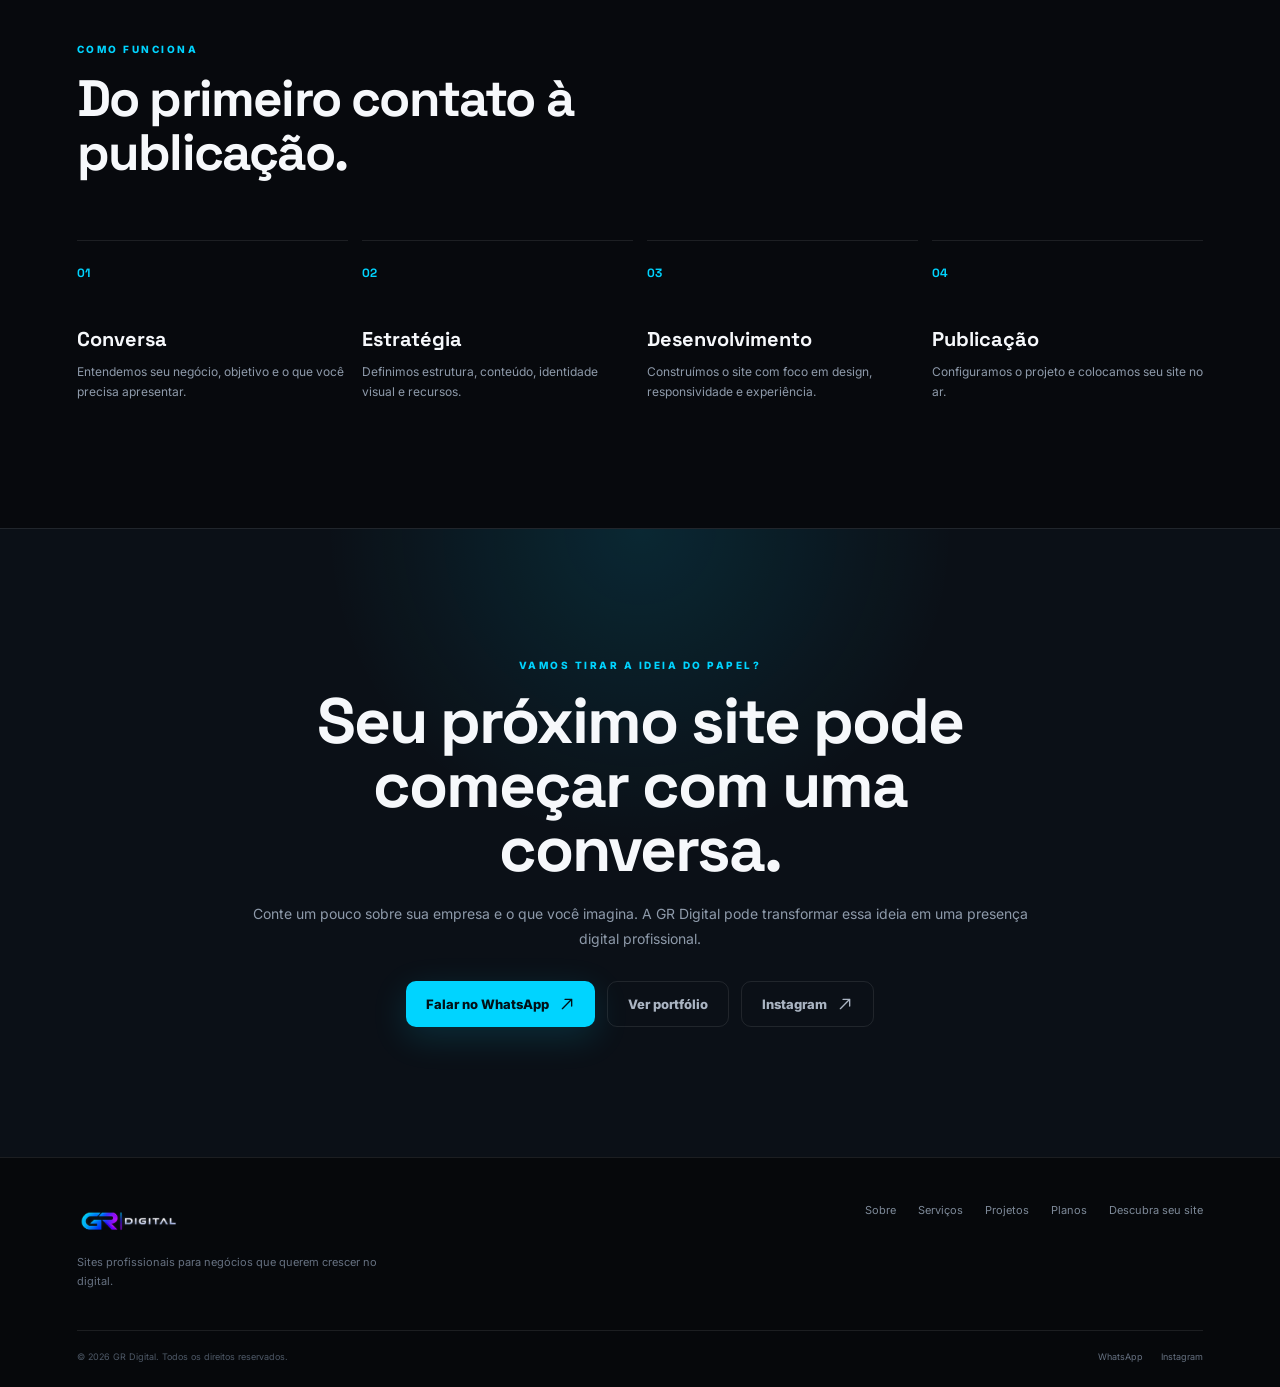
==== commit 63f75adc: "projeto adicionado" ====
--- a/index.html
+++ b/index.html
@@ -285,10 +285,10 @@
 
         <article class="projeto_card projeto_conceito">
             <div class="projeto_preview">
-                <!-- <img
-                    src="./IMG/prime-detail-preview.png"
+                <img
+                    src="./Captura de tela 2026-09-29 003825.png"
                     alt="Preview do site Prime Detail"
-                > -->
+                >
             </div>
             <div class="projeto_info">
                 <div class="project_status neutral">EM DESENVOLVIMENTO</div>
--- a/styles.css
+++ b/styles.css
@@ -2109,4 +2109,47 @@
     .mockup-nav span:last-child {
         display: none
     }
+}
+
+/* =========================================
+   PROJETOS — IMAGEM OCUPANDO TODO O ESPAÇO
+========================================= */
+
+.projeto_card {
+    padding: 0 !important;
+    overflow: hidden;
+}
+
+.projeto_preview,
+.projeto_destaque .projeto_preview {
+    width: 100%;
+    height: 360px;
+    margin: 0;
+    padding: 0;
+    overflow: hidden;
+    border: 0;
+    border-radius: 0;
+    display: block;
+    background: #111;
+}
+
+.projeto_preview img {
+    width: 100%;
+    height: 100%;
+    margin: 0;
+    padding: 0;
+    display: block;
+    object-fit: cover;
+    object-position: center;
+    border: 0;
+    border-radius: 0;
+    transition: transform 0.5s ease;
+}
+
+.projeto_card:hover .projeto_preview img {
+    transform: scale(1.04);
+}
+
+.projeto_info {
+    padding: 25px;
 }
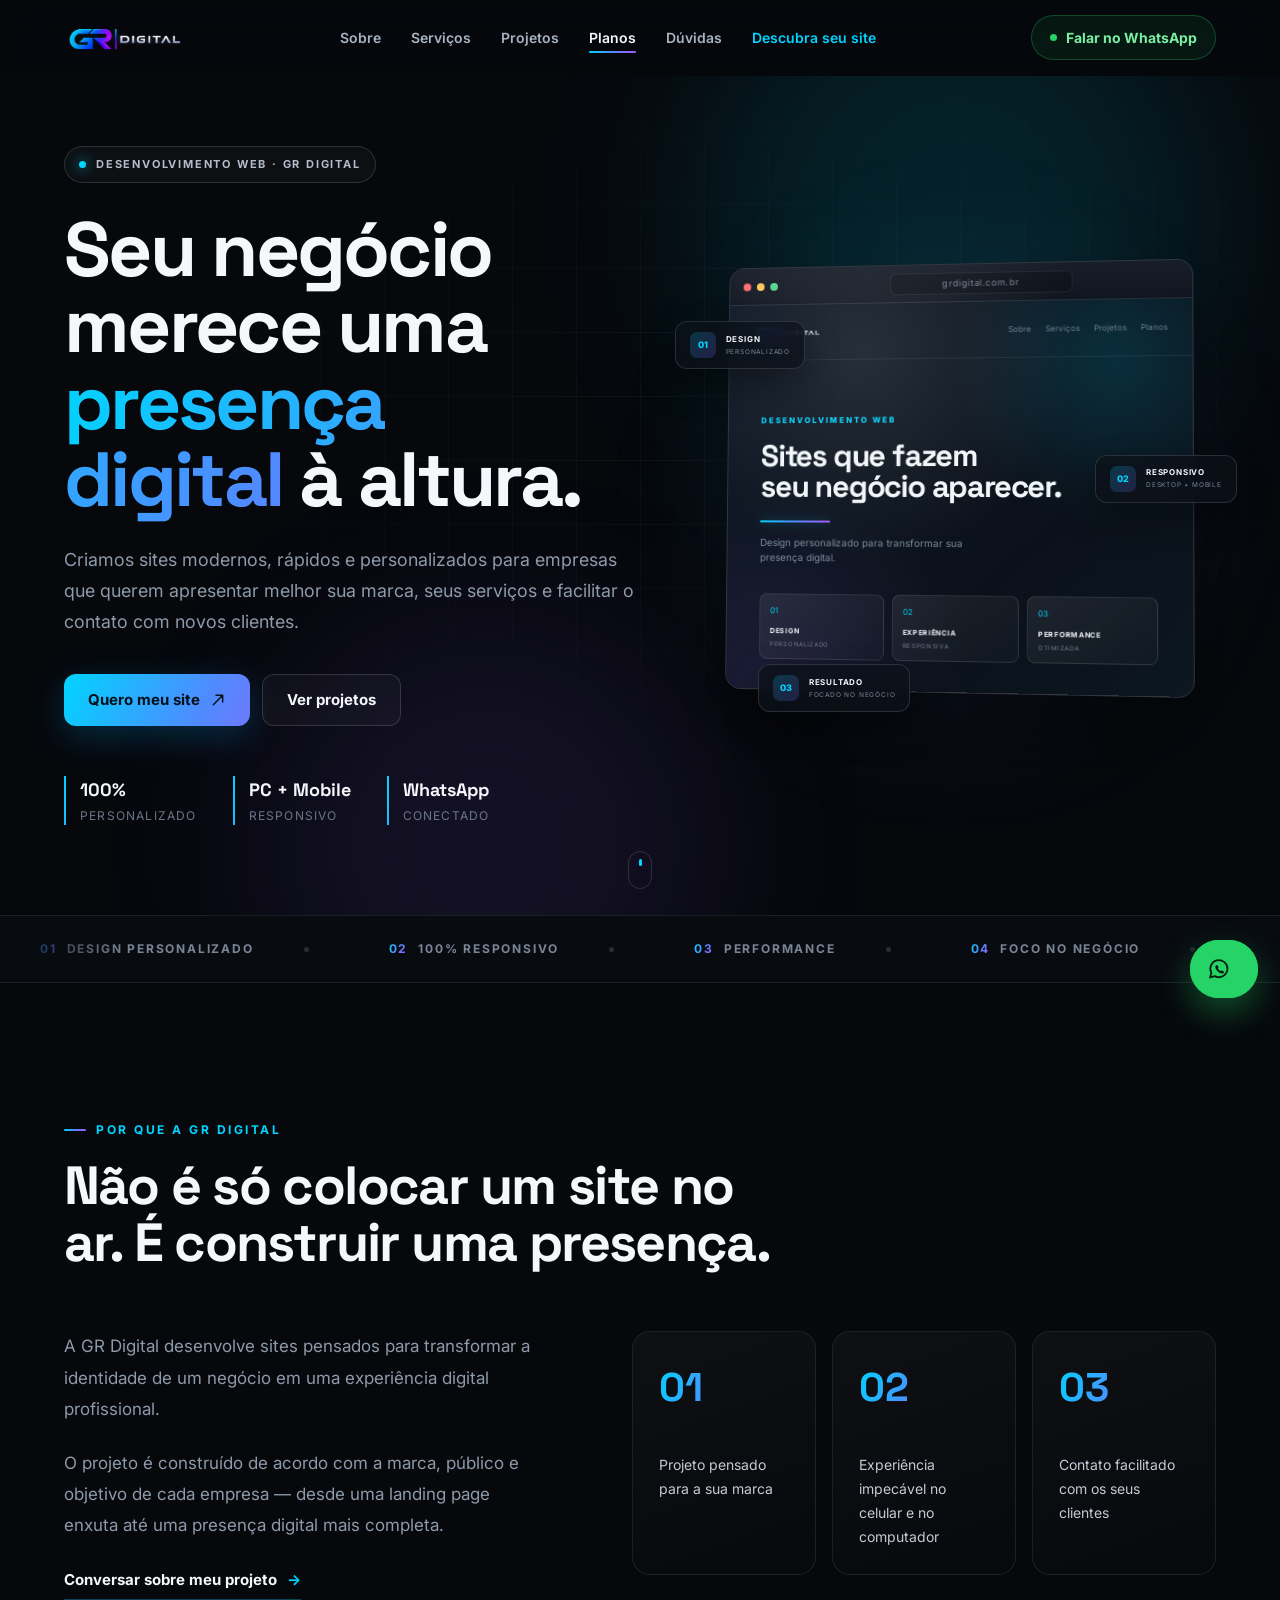
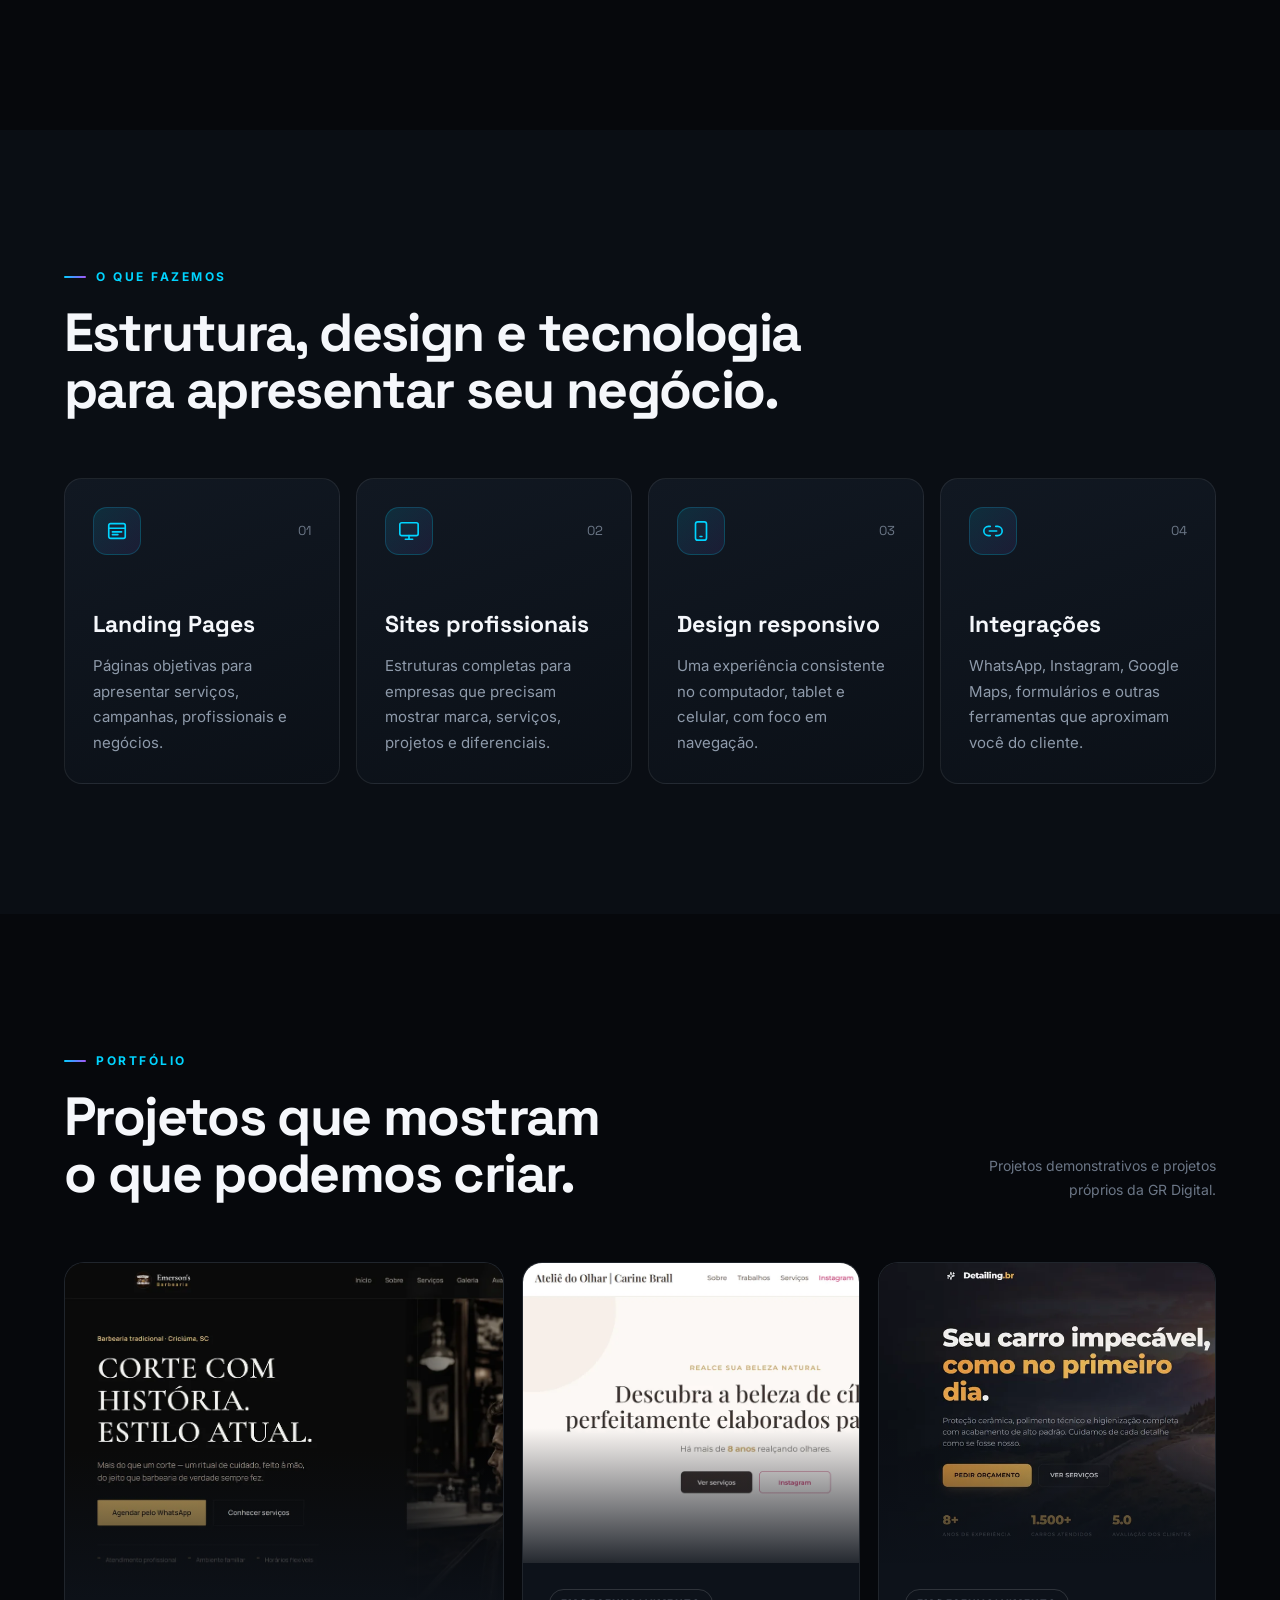
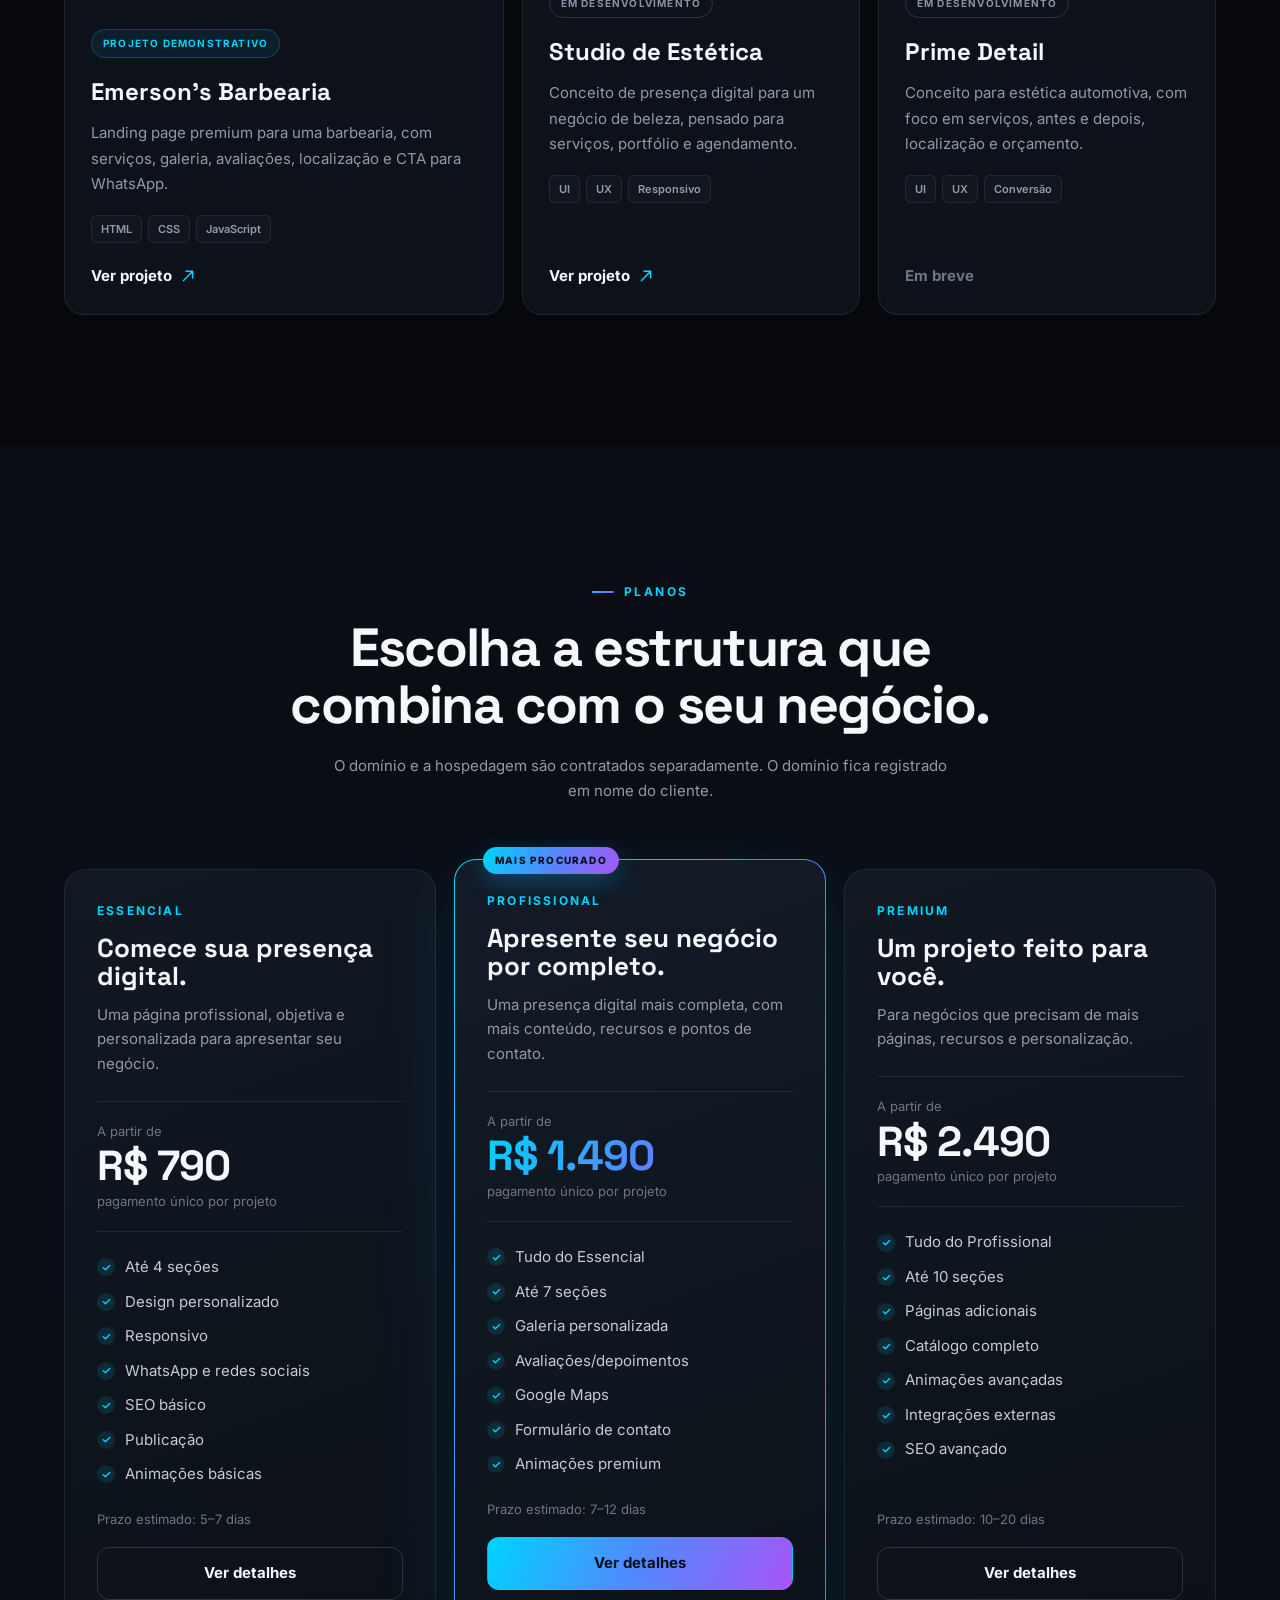
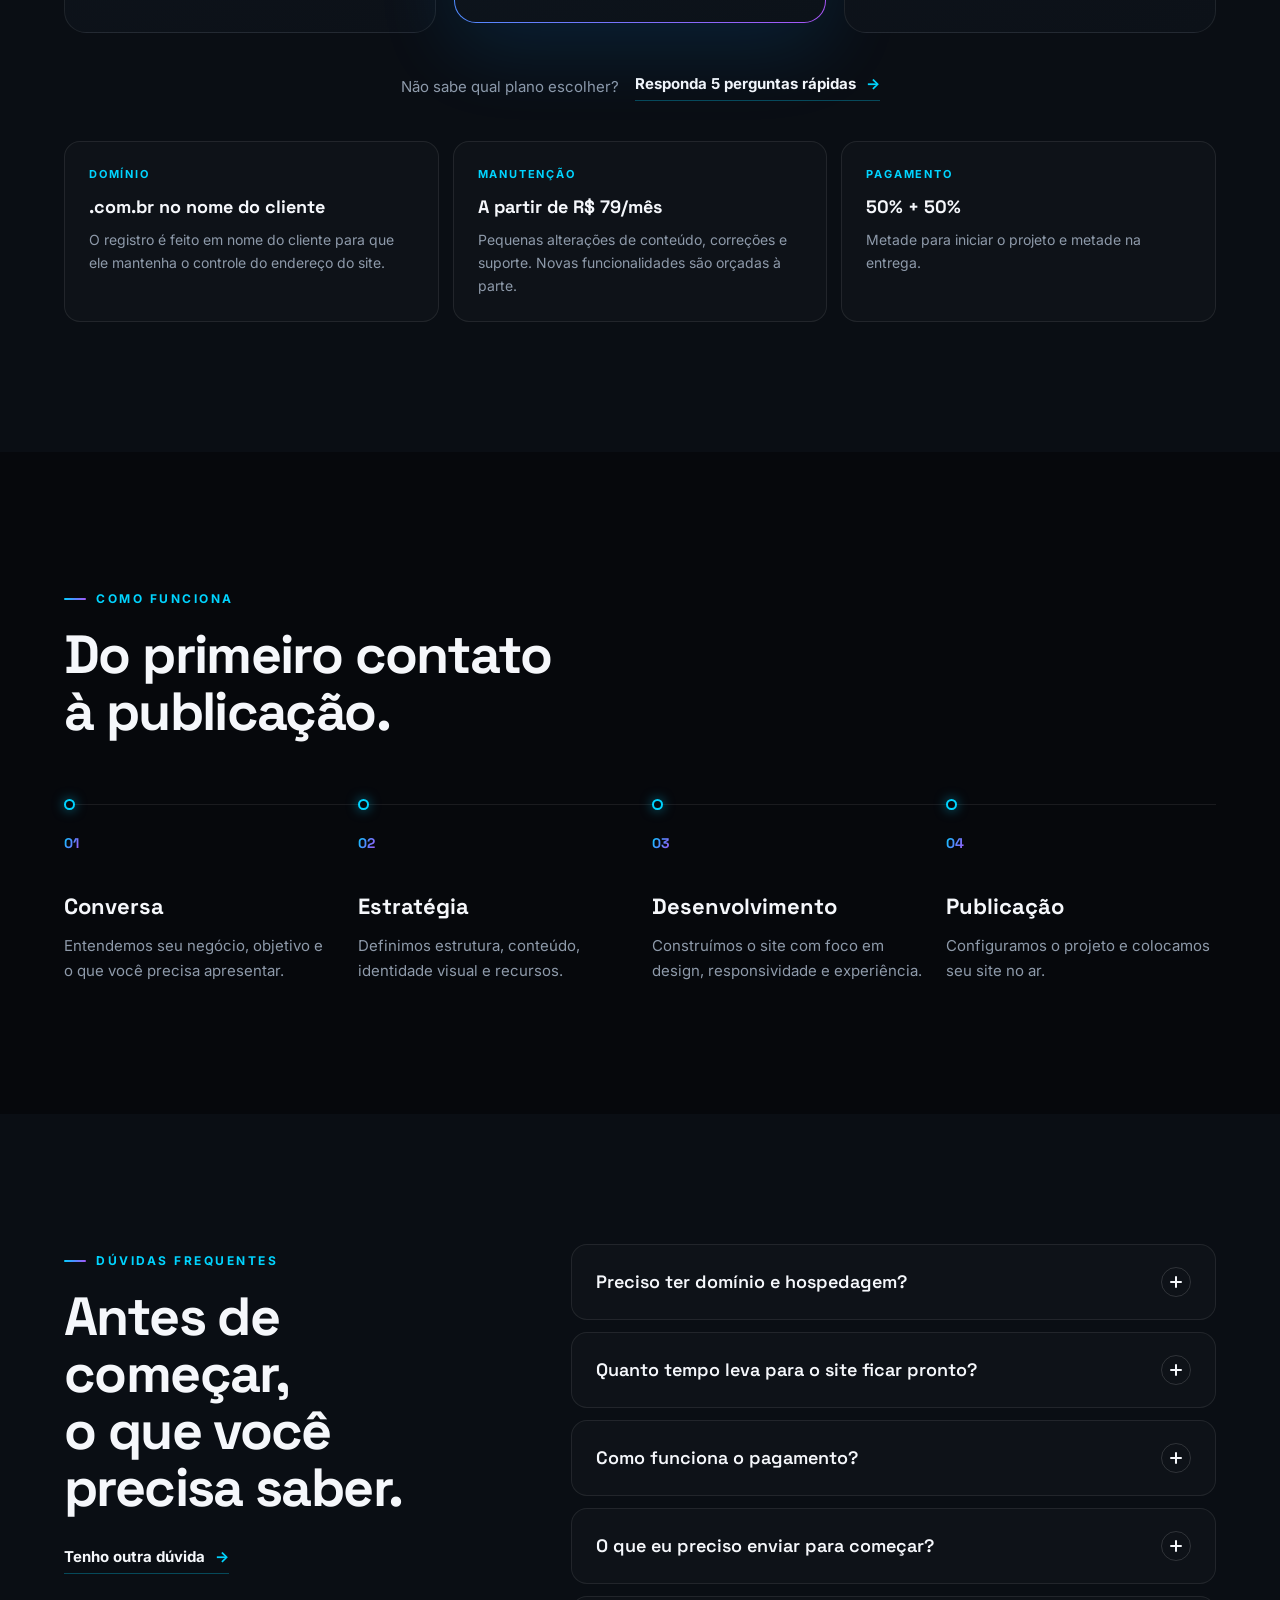
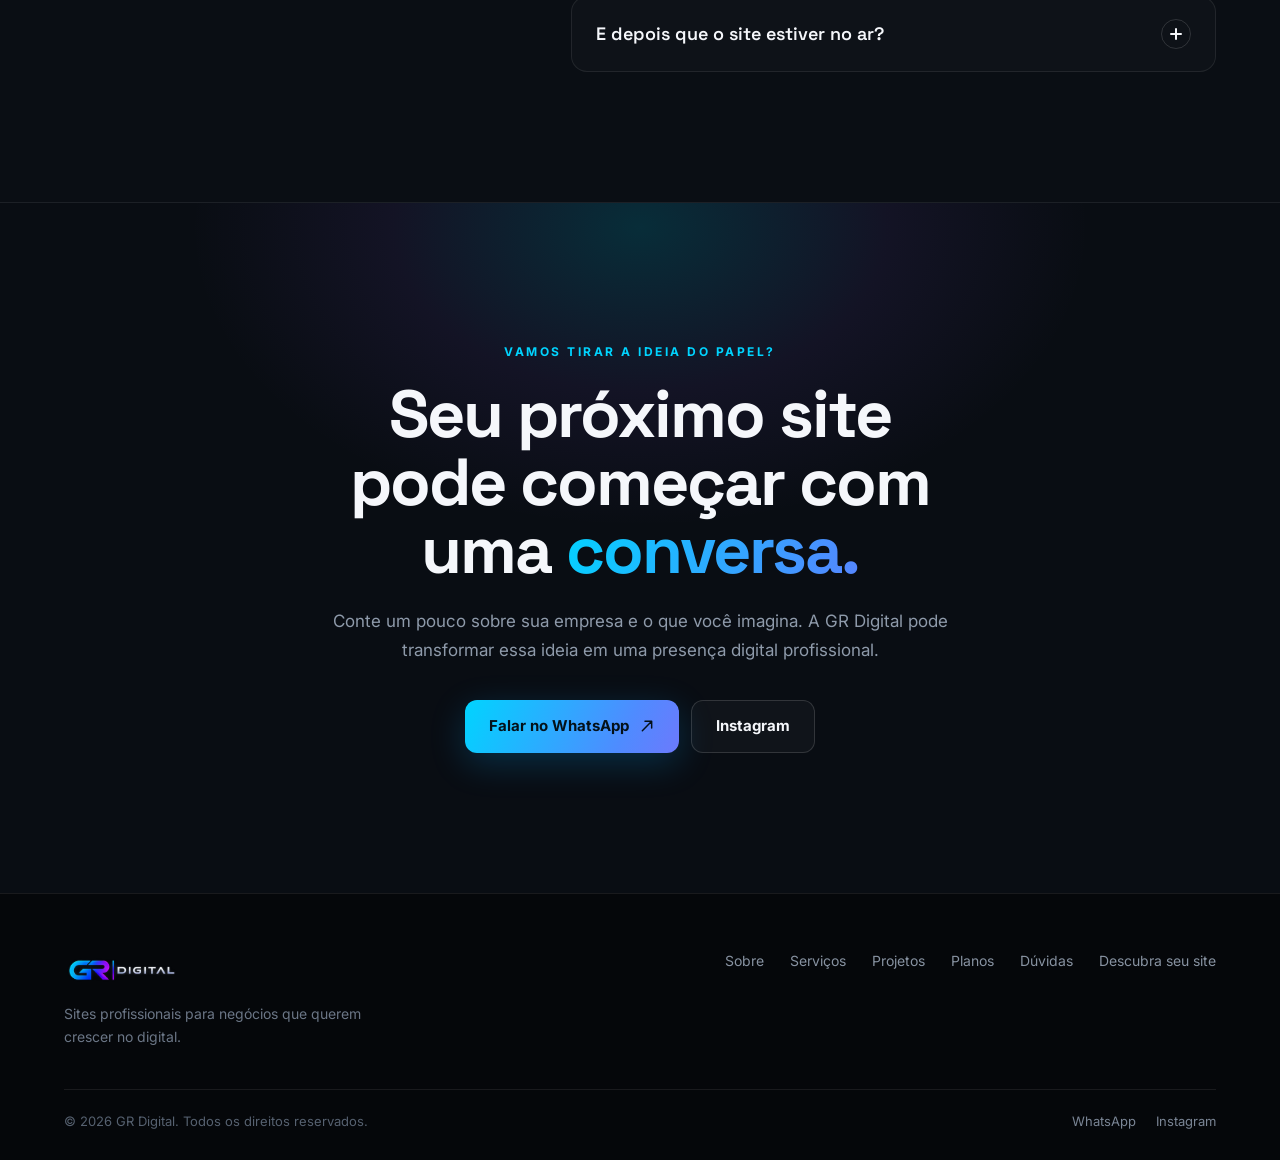
==== commit ef93b16b: "Refina visual, animações e responsividade do site - Reescreve styles.css e planos.css com identidade" ====
--- a/index.html
+++ b/index.html
@@ -3,386 +3,402 @@
 <head>
     <meta charset="UTF-8">
     <meta name="viewport" content="width=device-width, initial-scale=1.0">
-    <meta name="description" content="GR Digital — criação de sites profissionais, responsivos e personalizados para negócios.">
     <title>GR Digital | Sites profissionais para o seu negócio</title>
+    <meta name="description" content="GR Digital — criação de sites profissionais, responsivos e personalizados para negócios. Landing pages e sites completos com integração ao WhatsApp.">
+    <meta name="theme-color" content="#06080c">
+
+    <meta property="og:type" content="website">
+    <meta property="og:title" content="GR Digital | Sites profissionais para o seu negócio">
+    <meta property="og:description" content="Sites modernos, rápidos e personalizados para empresas que querem crescer no digital.">
+    <meta property="og:image" content="IMG/logo.png">
+    <meta property="og:locale" content="pt_BR">
+
+    <link rel="icon" type="image/png" href="IMG/favicon.png">
+    <link rel="apple-touch-icon" href="IMG/favicon.png">
 
     <link rel="preconnect" href="https://fonts.googleapis.com">
     <link rel="preconnect" href="https://fonts.gstatic.com" crossorigin>
     <link href="https://fonts.googleapis.com/css2?family=Inter:wght@400;500;600;700;800&family=Space+Grotesk:wght@500;600;700&display=swap" rel="stylesheet">
     <link rel="stylesheet" href="styles.css">
+    <script src="main.js" defer></script>
 </head>
 <body>
+
+<div class="scroll_progress" aria-hidden="true"></div>
 
 <header class="container_header">
     <div class="logo_site">
         <a href="index.html" aria-label="GR Digital - início">
-            <img src="./IMG/GR-FUNDO-TRANSPARENTE.png" alt="GR Digital">
+            <img src="IMG/logo.webp" alt="GR Digital" width="640" height="213">
         </a>
     </div>
 
-    <nav aria-label="Navegação principal">
+    <nav class="main_nav" id="main-nav" aria-label="Navegação principal">
         <a href="#sobre">Sobre</a>
         <a href="#servicos">Serviços</a>
         <a href="#projetos">Projetos</a>
         <a href="#planos">Planos</a>
-        <a href="descubra.html">Descubra seu site</a>
+        <a href="#faq">Dúvidas</a>
+        <a href="descubra.html" class="nav_highlight">Descubra seu site</a>
+        <a href="https://wa.me/5548998230477?text=Ol%C3%A1!%20Quero%20saber%20mais%20sobre%20os%20sites%20da%20GR%20Digital." class="btn_wpp nav_mobile_cta">Falar no WhatsApp</a>
     </nav>
 
-    <a href="https://wa.me/5548998230477?text=Ol%C3%A1!%20Quero%20saber%20mais%20sobre%20os%20sites%20da%20GR%20Digital." class="btn_wpp">Falar no WhatsApp</a>
+    <a href="https://wa.me/5548998230477?text=Ol%C3%A1!%20Quero%20saber%20mais%20sobre%20os%20sites%20da%20GR%20Digital." class="btn_wpp header_cta">
+        <span class="wpp_dot" aria-hidden="true"></span>
+        Falar no WhatsApp
+    </a>
+
+    <button class="menu_toggle" type="button" aria-label="Abrir menu" aria-expanded="false" aria-controls="main-nav">
+        <span></span><span></span><span></span>
+    </button>
 </header>
 
 <main>
 
 <section class="hero" id="inicio">
+    <div class="hero_bg" aria-hidden="true">
+        <div class="hero_grid_lines"></div>
+        <div class="aurora aurora_one"></div>
+        <div class="aurora aurora_two"></div>
+    </div>
+
     <div class="hero_grid">
         <div class="hero_content">
-            <div class="hero_badge"><span></span> DESENVOLVIMENTO WEB</div>
-            <p class="hero_tag">GR DIGITAL</p>
-            <h1>Seu negócio merece uma <span>presença digital</span> à altura.</h1>
-            <p class="hero_text">
+            <div class="hero_badge" data-reveal><span></span> DESENVOLVIMENTO WEB · GR DIGITAL</div>
+            <h1 data-reveal data-reveal-delay="1">Seu negócio merece uma <span class="gradient_text">presença digital</span> à altura.</h1>
+            <p class="hero_text" data-reveal data-reveal-delay="2">
                 Criamos sites modernos, rápidos e personalizados para empresas que querem apresentar melhor sua marca, seus serviços e facilitar o contato com novos clientes.
             </p>
-            <div class="hero_buttons">
-                <a href="#projetos" class="btn_principal">Ver projetos</a>
-                <a href="https://wa.me/5548998230477?text=Ol%C3%A1!%20Quero%20criar%20um%20site%20com%20a%20GR%20Digital." class="btn_outline">
-    Quero meu site
-    <span class="arrow_icon" aria-hidden="true">
-        <svg viewBox="0 0 24 24">
-            <path d="M5 19L19 5M9 5h10v10"/>
-        </svg>
-    </span>
-</a>
-            </div>
-            <div class="hero_meta">
-                <div><strong>100%</strong><span>personalizado</span></div>
+            <div class="hero_buttons" data-reveal data-reveal-delay="3">
+                <a href="https://wa.me/5548998230477?text=Ol%C3%A1!%20Quero%20criar%20um%20site%20com%20a%20GR%20Digital." class="btn_principal">
+                    Quero meu site
+                    <span class="arrow_icon" aria-hidden="true"><svg viewBox="0 0 24 24"><path d="M5 19L19 5M9 5h10v10"/></svg></span>
+                </a>
+                <a href="#projetos" class="btn_outline">Ver projetos</a>
+            </div>
+            <div class="hero_meta" data-reveal data-reveal-delay="4">
+                <div><strong><span data-count="100">100</span>%</strong><span>personalizado</span></div>
                 <div><strong>PC + Mobile</strong><span>responsivo</span></div>
                 <div><strong>WhatsApp</strong><span>conectado</span></div>
             </div>
         </div>
 
         <!-- MOCKUP DO SITE -->
-<div class="hero-mockup">
-
-    <div class="mockup-browser">
-
-        <!-- Barra do navegador -->
-        <div class="mockup-topbar">
-
-            <div class="mockup-dots">
-                <span></span>
-                <span></span>
-                <span></span>
-            </div>
-
-            <div class="mockup-url">
-                grdigital.com.br
-            </div>
-
-        </div>
-
-
-        <!-- Conteúdo do site -->
-        <div class="mockup-site">
-
-            <!-- Mini header -->
-            <div class="mockup-header">
-
-                <div class="mockup-logo">
-                    <img src="./IMG/GR-FUNDO-TRANSPARENTE.png" alt="GR Digital">
-                </div>
-
-                <div class="mockup-nav">
-                    <span>Sobre</span>
-                    <span>Serviços</span>
-                    <span>Projetos</span>
-                    <span>Planos</span>
-                    <span>Descubra seu site</span>
-                </div>
-
-            </div>
-
-
-            <!-- Mini hero -->
-            <div class="mockup-content">
-
-                <span class="mockup-tag">
-                    DESENVOLVIMENTO WEB
-                </span>
-
-                <h3>
-                    Sites que fazem<br>
-                    seu negócio aparecer.
-                </h3>
-
-                <div class="mockup-line"></div>
-
-                <p>
-                    Design personalizado para transformar
-                    sua presença digital.
-                </p>
-
-
-                <!-- Mini cards -->
-                <div class="mockup-cards">
-
-                    <div class="mockup-card">
-                        <span>01</span>
-                        <strong>DESIGN</strong>
-                        <small>PERSONALIZADO</small>
+        <div class="hero-mockup" data-reveal="zoom" data-reveal-delay="2" aria-hidden="true">
+            <div class="mockup-browser">
+                <div class="mockup-topbar">
+                    <div class="mockup-dots"><span></span><span></span><span></span></div>
+                    <div class="mockup-url">grdigital.com.br</div>
+                </div>
+
+                <div class="mockup-site">
+                    <div class="mockup-header">
+                        <div class="mockup-logo"><img src="IMG/logo.webp" alt=""></div>
+                        <div class="mockup-nav">
+                            <span>Sobre</span><span>Serviços</span><span>Projetos</span><span>Planos</span>
+                        </div>
                     </div>
 
-                    <div class="mockup-card">
-                        <span>02</span>
-                        <strong>EXPERIÊNCIA</strong>
-                        <small>RESPONSIVA</small>
+                    <div class="mockup-content">
+                        <span class="mockup-tag">DESENVOLVIMENTO WEB</span>
+                        <h3>Sites que fazem<br>seu negócio aparecer.</h3>
+                        <div class="mockup-line"></div>
+                        <p>Design personalizado para transformar sua presença digital.</p>
+                        <div class="mockup-cards">
+                            <div class="mockup-card"><span>01</span><strong>DESIGN</strong><small>PERSONALIZADO</small></div>
+                            <div class="mockup-card"><span>02</span><strong>EXPERIÊNCIA</strong><small>RESPONSIVA</small></div>
+                            <div class="mockup-card"><span>03</span><strong>PERFORMANCE</strong><small>OTIMIZADA</small></div>
+                        </div>
                     </div>
-
-                    <div class="mockup-card">
-                        <span>03</span>
-                        <strong>PERFORMANCE</strong>
-                        <small>OTIMIZADA</small>
-                    </div>
-
-                </div>
-
-            </div>
-
-        </div>
-
-    </div>
-
-
-    <!-- Elementos flutuantes -->
-
-    <div class="mockup-badge mockup-badge-one">
-        <span>01</span>
-
-        <div>
-            <strong>DESIGN</strong>
-            <small>PERSONALIZADO</small>
-        </div>
-    </div>
-
-
-    <div class="mockup-badge mockup-badge-two">
-        <span>02</span>
-
-        <div>
-            <strong>RESPONSIVO</strong>
-            <small>DESKTOP + MOBILE</small>
-        </div>
-    </div>
-
-
-    <div class="mockup-badge mockup-badge-three">
-        <span>03</span>
-
-        <div>
-            <strong>RESULTADO</strong>
-            <small>FOCADO NO NEGÓCIO</small>
-        </div>
-    </div>
-
-</div>
-</section>
-
-<section class="trust_bar">
-    <div><span>01</span> DESIGN PERSONALIZADO</div>
-    <div><span>02</span> RESPONSIVO</div>
-    <div><span>03</span> PERFORMANCE</div>
-    <div><span>04</span> FOCO NO NEGÓCIO</div>
+                </div>
+            </div>
+
+            <div class="mockup-badge mockup-badge-one" data-depth="1.6">
+                <span>01</span>
+                <div><strong>DESIGN</strong><small>PERSONALIZADO</small></div>
+            </div>
+            <div class="mockup-badge mockup-badge-two" data-depth="2.2">
+                <span>02</span>
+                <div><strong>RESPONSIVO</strong><small>DESKTOP + MOBILE</small></div>
+            </div>
+            <div class="mockup-badge mockup-badge-three" data-depth="1.2">
+                <span>03</span>
+                <div><strong>RESULTADO</strong><small>FOCADO NO NEGÓCIO</small></div>
+            </div>
+        </div>
+    </div>
+
+    <a href="#sobre" class="scroll_hint" aria-label="Rolar para a próxima seção"><span></span></a>
+</section>
+
+<section class="trust_bar" aria-label="Diferenciais">
+    <div class="marquee">
+        <div class="marquee_track">
+            <div><span>01</span> DESIGN PERSONALIZADO</div>
+            <div><span>02</span> 100% RESPONSIVO</div>
+            <div><span>03</span> PERFORMANCE</div>
+            <div><span>04</span> FOCO NO NEGÓCIO</div>
+            <div><span>05</span> INTEGRAÇÃO COM WHATSAPP</div>
+            <div><span>06</span> SEO</div>
+        </div>
+    </div>
 </section>
 
 <section class="section sobre" id="sobre">
-    <div class="section_title">
-        <p>POR QUE A GR DIGITAL</p>
-        <h2>Não é só colocar um site no ar. É construir uma presença.</h2>
-    </div>
-    <div class="sobre_grid">
-        <div class="sobre_texto">
-            <p>A GR Digital desenvolve sites pensados para transformar a identidade de um negócio em uma experiência digital profissional.</p>
-            <p>O projeto é construído de acordo com a marca, público e objetivo de cada empresa — desde uma landing page enxuta até uma presença digital mais completa.</p>
-            <a href="https://wa.me/5548998230477?text=Ol%C3%A1!%20Quero%20conversar%20sobre%20um%20projeto%20para%20minha%20empresa." class="text_link">Conversar sobre meu projeto <span>→</span></a>
-        </div>
-        <div class="sobre_dados">
-            <div><strong>01</strong><span>Projeto pensado para sua marca</span></div>
-            <div><strong>02</strong><span>Experiência em celular e computador</span></div>
-            <div><strong>03</strong><span>Contato facilitado com seus clientes</span></div>
-        </div>
-    </div>
-</section>
-
-<section class="section servicos" id="servicos">
-    <div class="section_title">
-        <p>O QUE FAZEMOS</p>
-        <h2>Estrutura, design e tecnologia para apresentar seu negócio.</h2>
-    </div>
-    <div class="servicos_grid">
-        <article class="servico_card"><span>01</span><h3>Landing Pages</h3><p>Páginas objetivas para apresentar serviços, campanhas, profissionais e negócios.</p></article>
-        <article class="servico_card"><span>02</span><h3>Sites profissionais</h3><p>Estruturas completas para empresas que precisam mostrar marca, serviços, projetos e diferenciais.</p></article>
-        <article class="servico_card"><span>03</span><h3>Design responsivo</h3><p>Uma experiência consistente no computador, tablet e celular, com foco em navegação.</p></article>
-        <article class="servico_card"><span>04</span><h3>Integrações</h3><p>WhatsApp, Instagram, Google Maps, formulários e outras ferramentas que ajudam o cliente a entrar em contato.</p></article>
+    <div class="wrap">
+        <div class="section_title" data-reveal>
+            <p>POR QUE A GR DIGITAL</p>
+            <h2>Não é só colocar um site no ar. É construir uma presença.</h2>
+        </div>
+        <div class="sobre_grid">
+            <div class="sobre_texto" data-reveal>
+                <p>A GR Digital desenvolve sites pensados para transformar a identidade de um negócio em uma experiência digital profissional.</p>
+                <p>O projeto é construído de acordo com a marca, público e objetivo de cada empresa — desde uma landing page enxuta até uma presença digital mais completa.</p>
+                <a href="https://wa.me/5548998230477?text=Ol%C3%A1!%20Quero%20conversar%20sobre%20um%20projeto%20para%20minha%20empresa." class="text_link">Conversar sobre meu projeto <span aria-hidden="true">→</span></a>
+            </div>
+            <div class="sobre_dados" data-reveal-group>
+                <div class="spotlight" data-reveal><strong>01</strong><span>Projeto pensado para a sua marca</span></div>
+                <div class="spotlight" data-reveal><strong>02</strong><span>Experiência impecável no celular e no computador</span></div>
+                <div class="spotlight" data-reveal><strong>03</strong><span>Contato facilitado com os seus clientes</span></div>
+            </div>
+        </div>
+    </div>
+</section>
+
+<section class="section servicos alt_bg" id="servicos">
+    <div class="wrap">
+        <div class="section_title" data-reveal>
+            <p>O QUE FAZEMOS</p>
+            <h2>Estrutura, design e tecnologia para apresentar seu negócio.</h2>
+        </div>
+        <div class="servicos_grid" data-reveal-group>
+            <article class="servico_card spotlight" data-reveal>
+                <div class="servico_top">
+                    <span class="servico_icon" aria-hidden="true"><svg viewBox="0 0 24 24"><rect x="3" y="4" width="18" height="16" rx="2"/><path d="M3 9h18M7 13h10M7 16h6"/></svg></span>
+                    <span class="servico_num">01</span>
+                </div>
+                <h3>Landing Pages</h3>
+                <p>Páginas objetivas para apresentar serviços, campanhas, profissionais e negócios.</p>
+            </article>
+            <article class="servico_card spotlight" data-reveal>
+                <div class="servico_top">
+                    <span class="servico_icon" aria-hidden="true"><svg viewBox="0 0 24 24"><rect x="2" y="3" width="20" height="14" rx="2"/><path d="M8 21h8M12 17v4"/></svg></span>
+                    <span class="servico_num">02</span>
+                </div>
+                <h3>Sites profissionais</h3>
+                <p>Estruturas completas para empresas que precisam mostrar marca, serviços, projetos e diferenciais.</p>
+            </article>
+            <article class="servico_card spotlight" data-reveal>
+                <div class="servico_top">
+                    <span class="servico_icon" aria-hidden="true"><svg viewBox="0 0 24 24"><rect x="6" y="2" width="12" height="20" rx="2.5"/><path d="M11 18h2"/></svg></span>
+                    <span class="servico_num">03</span>
+                </div>
+                <h3>Design responsivo</h3>
+                <p>Uma experiência consistente no computador, tablet e celular, com foco em navegação.</p>
+            </article>
+            <article class="servico_card spotlight" data-reveal>
+                <div class="servico_top">
+                    <span class="servico_icon" aria-hidden="true"><svg viewBox="0 0 24 24"><path d="M9 7H7a5 5 0 0 0 0 10h2M15 7h2a5 5 0 0 1 0 10h-2M8 12h8"/></svg></span>
+                    <span class="servico_num">04</span>
+                </div>
+                <h3>Integrações</h3>
+                <p>WhatsApp, Instagram, Google Maps, formulários e outras ferramentas que aproximam você do cliente.</p>
+            </article>
+        </div>
     </div>
 </section>
 
 <section class="section projetos" id="projetos">
-    <div class="section_head_row">
-        <div class="section_title">
-            <p>PORTFÓLIO</p>
-            <h2>Projetos que mostram o que podemos criar.</h2>
-        </div>
-        <div class="portfolio_note">Projetos demonstrativos e projetos próprios da GR Digital.</div>
-    </div>
-
-    <div class="projetos_grid">
-                <article class="projeto_card projeto_destaque">
-                    <div class="projeto_preview">
-                        <img
-                            src="./IMG/barbershopgr.netlify.app_ (1).png"
-                            alt="Preview do site Emerson's Barbearia"
-                        >
-                    </div>
-                    <div class="projeto_info">
-                        <div class="project_status">PROJETO DEMONSTRATIVO</div>
-                        <h3>Emerson's Barbearia</h3>
-                        <p>Landing page premium para uma barbearia, com serviços, galeria, avaliações, localização e CTA para WhatsApp.</p>
-                        <div class="project_tags"><span>HTML</span><span>CSS</span><span>JavaScript</span></div>
-                        <a href="https://barbershopgr.netlify.app/" target="_blank" rel="noopener noreferrer" class="project_link">
-            Ver projeto
-            <span class="arrow_icon" aria-hidden="true">
-                <svg viewBox="0 0 24 24">
-                    <path d="M5 19L19 5M9 5h10v10"/>
-                </svg>
-            </span>
-        </a>
-                        
-                    </div>
-                </article>
-
-        <article class="projeto_card projeto_conceito">
-            <div class="projeto_preview">
-                <img
-                    src="./IMG/127.0.0.1_5500_index.html.png"
-                    alt="Preview do site Studio de Estética"
-                >
-            </div>
-            <div class="projeto_info">
-                <div class="project_status neutral">EM DESENVOLVIMENTO</div>
-                <h3>Studio de Estética</h3>
-                <p>Conceito de presença digital para um negócio de beleza, pensado para serviços, portfólio e agendamento.</p>
-                <div class="project_tags"><span>UI</span><span>UX</span><span>RESPONSIVO</span></div>
-                <a href="https://ateliedoolharcb.netlify.app/" target="_blank" rel="noopener noreferrer" class="project_link">
-            Ver projeto
-            <span class="arrow_icon" aria-hidden="true">
-                <svg viewBox="0 0 24 24">
-                    <path d="M5 19L19 5M9 5h10v10"/>
-                </svg>
-            </span>
-        </a>
-                
-            </div>
-        </article>
-
-        <article class="projeto_card projeto_conceito">
-            <div class="projeto_preview">
-                <img
-                    src="./Captura de tela 2026-09-29 003825.png"
-                    alt="Preview do site Prime Detail"
-                >
-            </div>
-            <div class="projeto_info">
-                <div class="project_status neutral">EM DESENVOLVIMENTO</div>
-                <h3>Prime Detail</h3>
-                <p>Conceito para estética automotiva, com foco em serviços, antes e depois, localização e orçamento.</p>
-                <div class="project_tags"><span>UI</span><span>UX</span><span>CONVERSÃO</span></div>
-            </div>
-        </article>
-    </div>
-</section>
-
-<section class="section planos" id="planos">
-    <div class="section_title center">
-        <p>PLANOS</p>
-        <h2>Escolha a estrutura que combina com o seu negócio.</h2>
-        <span>O domínio e a hospedagem são contratados separadamente. O domínio fica registrado em nome do cliente.</span>
-    </div>
-
-    <div class="planos_container">
-        <article class="plano_card">
-            <p class="plano_nome">ESSENCIAL</p>
-            <h3>Comece sua presença digital.</h3>
-            <p class="plano_descricao">Uma página profissional, objetiva e personalizada para apresentar seu negócio.</p>
-            <div class="preco"><small>A partir de</small><strong>R$ 790</strong><span>projeto</span></div>
-            <ul><li>✓ Até 4 seções</li><li>✓ Design personalizado</li><li>✓ Responsivo</li><li>✓ WhatsApp e redes sociais</li><li>✓ SEO básico</li><li>✓ Publicação</li><li>✓ Animações básicas</li></ul>
-            <div class="prazo">Prazo estimado: 5–7 dias</div>
-            <a href="plano1.html" class="btn_plano">Ver detalhes</a>
-        </article>
-
-        <article class="plano_card destaque">
-            <div class="mais_vendido">MAIS PROCURADO</div>
-            <p class="plano_nome">PROFISSIONAL</p>
-            <h3>Apresente seu negócio por completo.</h3>
-            <p class="plano_descricao">Uma presença digital mais completa, com mais conteúdo, recursos e pontos de contato.</p>
-            <div class="preco"><small>A partir de</small><strong>R$ 1.490</strong><span>projeto</span></div>
-            <ul><li>✓ Tudo do Essencial</li><li>✓ Até 7 seções</li><li>✓ Galeria personalizada</li><li>✓ Avaliações/depoimentos</li><li>✓ Google Maps</li><li>✓ Formulário de contato</li><li>✓ Animações premium</li></ul>
-            <div class="prazo">Prazo estimado: 7–12 dias</div>
-            <a href="plano2.html" class="btn_plano btn_plano_gold">Ver detalhes</a>
-        </article>
-
-        <article class="plano_card">
-            <p class="plano_nome">PREMIUM</p>
-            <h3>Um projeto feito para você.</h3>
-            <p class="plano_descricao">Para negócios que precisam de mais páginas, recursos e personalização.</p>
-            <div class="preco"><small>A partir de</small><strong>R$ 2.490</strong><span>projeto</span></div>
-            <ul><li>✓ Tudo do Profissional</li><li>✓ Até 10 seções</li><li>✓ Páginas adicionais</li><li>✓ Catálogo completo</li><li>✓ Animações avançadas</li><li>✓ Integrações externas</li><li>✓ SEO avançado</li></ul>
-            <div class="prazo">Prazo estimado: 10–20 dias</div>
-            <a href="plano3.html" class="btn_plano">Ver detalhes</a>
-        </article>
-    </div>
-
-    <div class="extras_grid">
-        <div><span>DOMÍNIO</span><strong>.com.br no nome do cliente</strong><p>O registro é feito em nome do cliente para que ele mantenha o controle do endereço do site.</p></div>
-        <div><span>MANUTENÇÃO</span><strong>A partir de R$ 79/mês</strong><p>Pequenas alterações de conteúdo, correções e suporte. Novas funcionalidades são orçadas à parte.</p></div>
-        <div><span>PAGAMENTO</span><strong>50% + 50%</strong><p>Metade para iniciar o projeto e metade na entrega.</p></div>
+    <div class="wrap">
+        <div class="section_head_row">
+            <div class="section_title" data-reveal>
+                <p>PORTFÓLIO</p>
+                <h2>Projetos que mostram o que podemos criar.</h2>
+            </div>
+            <div class="portfolio_note" data-reveal>Projetos demonstrativos e projetos próprios da GR Digital.</div>
+        </div>
+
+        <div class="projetos_grid" data-reveal-group>
+            <article class="projeto_card projeto_destaque" data-reveal>
+                <a class="projeto_preview" href="https://barbershopgr.netlify.app/" target="_blank" rel="noopener noreferrer" tabindex="-1" aria-hidden="true">
+                    <img src="IMG/projeto-barbearia.webp" alt="" width="1400" height="733" loading="lazy" decoding="async">
+                    <span class="preview_overlay">Visitar site ↗</span>
+                </a>
+                <div class="projeto_info">
+                    <div class="project_status">PROJETO DEMONSTRATIVO</div>
+                    <h3>Emerson's Barbearia</h3>
+                    <p>Landing page premium para uma barbearia, com serviços, galeria, avaliações, localização e CTA para WhatsApp.</p>
+                    <div class="project_tags"><span>HTML</span><span>CSS</span><span>JavaScript</span></div>
+                    <a href="https://barbershopgr.netlify.app/" target="_blank" rel="noopener noreferrer" class="project_link">
+                        Ver projeto
+                        <span class="arrow_icon" aria-hidden="true"><svg viewBox="0 0 24 24"><path d="M5 19L19 5M9 5h10v10"/></svg></span>
+                    </a>
+                </div>
+            </article>
+
+            <article class="projeto_card" data-reveal>
+                <a class="projeto_preview" href="https://ateliedoolharcb.netlify.app/" target="_blank" rel="noopener noreferrer" tabindex="-1" aria-hidden="true">
+                    <img src="IMG/projeto-estetica.webp" alt="" width="1100" height="706" loading="lazy" decoding="async">
+                    <span class="preview_overlay">Visitar site ↗</span>
+                </a>
+                <div class="projeto_info">
+                    <div class="project_status neutral">EM DESENVOLVIMENTO</div>
+                    <h3>Studio de Estética</h3>
+                    <p>Conceito de presença digital para um negócio de beleza, pensado para serviços, portfólio e agendamento.</p>
+                    <div class="project_tags"><span>UI</span><span>UX</span><span>Responsivo</span></div>
+                    <a href="https://ateliedoolharcb.netlify.app/" target="_blank" rel="noopener noreferrer" class="project_link">
+                        Ver projeto
+                        <span class="arrow_icon" aria-hidden="true"><svg viewBox="0 0 24 24"><path d="M5 19L19 5M9 5h10v10"/></svg></span>
+                    </a>
+                </div>
+            </article>
+
+            <article class="projeto_card" data-reveal>
+                <div class="projeto_preview">
+                    <img src="IMG/projeto-prime-detail.webp" alt="Preview do site Prime Detail" width="1100" height="521" loading="lazy" decoding="async">
+                </div>
+                <div class="projeto_info">
+                    <div class="project_status neutral">EM DESENVOLVIMENTO</div>
+                    <h3>Prime Detail</h3>
+                    <p>Conceito para estética automotiva, com foco em serviços, antes e depois, localização e orçamento.</p>
+                    <div class="project_tags"><span>UI</span><span>UX</span><span>Conversão</span></div>
+                    <span class="project_link is_disabled">Em breve</span>
+                </div>
+            </article>
+        </div>
+    </div>
+</section>
+
+<section class="section planos alt_bg" id="planos">
+    <div class="wrap">
+        <div class="section_title center" data-reveal>
+            <p>PLANOS</p>
+            <h2>Escolha a estrutura que combina com o seu negócio.</h2>
+            <span>O domínio e a hospedagem são contratados separadamente. O domínio fica registrado em nome do cliente.</span>
+        </div>
+
+        <div class="planos_container" data-reveal-group>
+            <article class="plano_card spotlight" data-reveal>
+                <p class="plano_nome">ESSENCIAL</p>
+                <h3>Comece sua presença digital.</h3>
+                <p class="plano_descricao">Uma página profissional, objetiva e personalizada para apresentar seu negócio.</p>
+                <div class="preco"><small>A partir de</small><strong>R$ 790</strong><span>pagamento único por projeto</span></div>
+                <ul><li>Até 4 seções</li><li>Design personalizado</li><li>Responsivo</li><li>WhatsApp e redes sociais</li><li>SEO básico</li><li>Publicação</li><li>Animações básicas</li></ul>
+                <div class="prazo">Prazo estimado: 5–7 dias</div>
+                <a href="plano1.html" class="btn_plano">Ver detalhes</a>
+            </article>
+
+            <article class="plano_card destaque spotlight" data-reveal>
+                <div class="mais_vendido">MAIS PROCURADO</div>
+                <p class="plano_nome">PROFISSIONAL</p>
+                <h3>Apresente seu negócio por completo.</h3>
+                <p class="plano_descricao">Uma presença digital mais completa, com mais conteúdo, recursos e pontos de contato.</p>
+                <div class="preco"><small>A partir de</small><strong>R$ 1.490</strong><span>pagamento único por projeto</span></div>
+                <ul><li>Tudo do Essencial</li><li>Até 7 seções</li><li>Galeria personalizada</li><li>Avaliações/depoimentos</li><li>Google Maps</li><li>Formulário de contato</li><li>Animações premium</li></ul>
+                <div class="prazo">Prazo estimado: 7–12 dias</div>
+                <a href="plano2.html" class="btn_plano btn_plano_gold">Ver detalhes</a>
+            </article>
+
+            <article class="plano_card spotlight" data-reveal>
+                <p class="plano_nome">PREMIUM</p>
+                <h3>Um projeto feito para você.</h3>
+                <p class="plano_descricao">Para negócios que precisam de mais páginas, recursos e personalização.</p>
+                <div class="preco"><small>A partir de</small><strong>R$ 2.490</strong><span>pagamento único por projeto</span></div>
+                <ul><li>Tudo do Profissional</li><li>Até 10 seções</li><li>Páginas adicionais</li><li>Catálogo completo</li><li>Animações avançadas</li><li>Integrações externas</li><li>SEO avançado</li></ul>
+                <div class="prazo">Prazo estimado: 10–20 dias</div>
+                <a href="plano3.html" class="btn_plano">Ver detalhes</a>
+            </article>
+        </div>
+
+        <div class="planos_quiz" data-reveal>
+            <p>Não sabe qual plano escolher?</p>
+            <a href="descubra.html" class="text_link">Responda 5 perguntas rápidas <span aria-hidden="true">→</span></a>
+        </div>
+
+        <div class="extras_grid" data-reveal-group>
+            <div data-reveal><span>DOMÍNIO</span><strong>.com.br no nome do cliente</strong><p>O registro é feito em nome do cliente para que ele mantenha o controle do endereço do site.</p></div>
+            <div data-reveal><span>MANUTENÇÃO</span><strong>A partir de R$ 79/mês</strong><p>Pequenas alterações de conteúdo, correções e suporte. Novas funcionalidades são orçadas à parte.</p></div>
+            <div data-reveal><span>PAGAMENTO</span><strong>50% + 50%</strong><p>Metade para iniciar o projeto e metade na entrega.</p></div>
+        </div>
     </div>
 </section>
 
 <section class="section processo">
-    <div class="section_title">
-        <p>COMO FUNCIONA</p>
-        <h2>Do primeiro contato à publicação.</h2>
-    </div>
-    <div class="processo_grid">
-        <div><b>01</b><h3>Conversa</h3><p>Entendemos seu negócio, objetivo e o que você precisa apresentar.</p></div>
-        <div><b>02</b><h3>Estratégia</h3><p>Definimos estrutura, conteúdo, identidade visual e recursos.</p></div>
-        <div><b>03</b><h3>Desenvolvimento</h3><p>Construímos o site com foco em design, responsividade e experiência.</p></div>
-        <div><b>04</b><h3>Publicação</h3><p>Configuramos o projeto e colocamos seu site no ar.</p></div>
+    <div class="wrap">
+        <div class="section_title" data-reveal>
+            <p>COMO FUNCIONA</p>
+            <h2>Do primeiro contato à publicação.</h2>
+        </div>
+        <div class="processo_grid" data-reveal-group>
+            <div class="processo_line" aria-hidden="true"><span></span></div>
+            <div class="processo_step" data-reveal><b>01</b><h3>Conversa</h3><p>Entendemos seu negócio, objetivo e o que você precisa apresentar.</p></div>
+            <div class="processo_step" data-reveal><b>02</b><h3>Estratégia</h3><p>Definimos estrutura, conteúdo, identidade visual e recursos.</p></div>
+            <div class="processo_step" data-reveal><b>03</b><h3>Desenvolvimento</h3><p>Construímos o site com foco em design, responsividade e experiência.</p></div>
+            <div class="processo_step" data-reveal><b>04</b><h3>Publicação</h3><p>Configuramos o projeto e colocamos seu site no ar.</p></div>
+        </div>
+    </div>
+</section>
+
+<section class="section faq alt_bg" id="faq">
+    <div class="wrap faq_wrap">
+        <div class="section_title" data-reveal>
+            <p>DÚVIDAS FREQUENTES</p>
+            <h2>Antes de começar, o que você precisa saber.</h2>
+            <a href="https://wa.me/5548998230477?text=Ol%C3%A1!%20Tenho%20uma%20d%C3%BAvida%20sobre%20os%20sites%20da%20GR%20Digital." class="text_link faq_cta">Tenho outra dúvida <span aria-hidden="true">→</span></a>
+        </div>
+
+        <div class="faq_list" data-reveal-group>
+            <div class="faq_item" data-reveal>
+                <button class="faq_question" type="button" aria-expanded="false">
+                    Preciso ter domínio e hospedagem?
+                    <span class="faq_icon" aria-hidden="true"></span>
+                </button>
+                <div class="faq_answer"><div><p>O domínio e a hospedagem são contratados separadamente. O domínio .com.br fica registrado no seu nome, e a GR Digital pode orientar e fazer toda a configuração técnica.</p></div></div>
+            </div>
+            <div class="faq_item" data-reveal>
+                <button class="faq_question" type="button" aria-expanded="false">
+                    Quanto tempo leva para o site ficar pronto?
+                    <span class="faq_icon" aria-hidden="true"></span>
+                </button>
+                <div class="faq_answer"><div><p>Depende do plano: de 5 a 7 dias no Essencial, de 7 a 12 no Profissional e de 10 a 20 no Premium. O prazo começa após o envio das informações e materiais necessários.</p></div></div>
+            </div>
+            <div class="faq_item" data-reveal>
+                <button class="faq_question" type="button" aria-expanded="false">
+                    Como funciona o pagamento?
+                    <span class="faq_icon" aria-hidden="true"></span>
+                </button>
+                <div class="faq_answer"><div><p>50% para iniciar o projeto e 50% na entrega.</p></div></div>
+            </div>
+            <div class="faq_item" data-reveal>
+                <button class="faq_question" type="button" aria-expanded="false">
+                    O que eu preciso enviar para começar?
+                    <span class="faq_icon" aria-hidden="true"></span>
+                </button>
+                <div class="faq_answer"><div><p>Informações sobre o seu negócio, logo, fotos e textos que você já tiver. Se ainda não tiver tudo, a gente conversa e organiza juntos o que o site precisa apresentar.</p></div></div>
+            </div>
+            <div class="faq_item" data-reveal>
+                <button class="faq_question" type="button" aria-expanded="false">
+                    E depois que o site estiver no ar?
+                    <span class="faq_icon" aria-hidden="true"></span>
+                </button>
+                <div class="faq_answer"><div><p>Você pode contratar a manutenção opcional, a partir de R$ 79/mês, que inclui pequenas alterações de conteúdo, correções e suporte. Novas funcionalidades são orçadas à parte.</p></div></div>
+            </div>
+        </div>
     </div>
 </section>
 
 <section class="contato" id="contato">
-    <div class="contato_content">
+    <div class="contato_glow" aria-hidden="true"></div>
+    <div class="contato_content" data-reveal>
         <p>VAMOS TIRAR A IDEIA DO PAPEL?</p>
-        <h2>Seu próximo site pode começar com uma conversa.</h2>
+        <h2>Seu próximo site pode começar com uma <span class="gradient_text">conversa.</span></h2>
         <p>Conte um pouco sobre sua empresa e o que você imagina. A GR Digital pode transformar essa ideia em uma presença digital profissional.</p>
         <div class="contato_botoes">
             <a href="https://wa.me/5548998230477?text=Ol%C3%A1!%20Quero%20conversar%20sobre%20um%20site%20para%20minha%20empresa" class="btn_principal">
-    Falar no WhatsApp
-    <span class="btn_arrow arrow_icon" aria-hidden="true">
-        <svg viewBox="0 0 24 24">
-            <path d="M5 19L19 5M9 5h10v10"/>
-        </svg>
-    </span>
-</a>
-            <a href="#projetos" class="btn_instagram">Ver portfólio</a>
-            <a href="https://www.instagram.com/grdigital_sites/" target="_blank" rel="noopener noreferrer" class="btn_instagram">
-    Instagram
-    <span class="btn_arrow arrow_icon" aria-hidden="true">
-        <svg viewBox="0 0 24 24">
-            <path d="M5 19L19 5M9 5h10v10"/>
-        </svg>
-    </span>
-</a>
+                Falar no WhatsApp
+                <span class="arrow_icon" aria-hidden="true"><svg viewBox="0 0 24 24"><path d="M5 19L19 5M9 5h10v10"/></svg></span>
+            </a>
+            <a href="https://www.instagram.com/grdigital_sites/" target="_blank" rel="noopener noreferrer" class="btn_outline">Instagram</a>
         </div>
     </div>
 </section>
@@ -391,11 +407,28 @@
 
 <footer>
     <div class="footer_top">
-        <div><img src="./IMG/GR-FUNDO-TRANSPARENTE.png" alt="GR Digital"><p>Sites profissionais para negócios que querem crescer no digital.</p></div>
-        <div class="footer_links"><a href="#sobre">Sobre</a><a href="#servicos">Serviços</a><a href="#projetos">Projetos</a><a href="#planos">Planos</a><a href="descubra.html">Descubra seu site</a></div>
-    </div>
-    <div class="footer_bottom"><span>© 2026 GR Digital. Todos os direitos reservados.</span><div><a href="https://wa.me/5548998230477">WhatsApp</a><a href="https://www.instagram.com/grdigital_sites/" target="_blank" rel="noopener noreferrer">Instagram</a></div></div>
+        <div>
+            <img src="IMG/logo.webp" alt="GR Digital" width="640" height="213" loading="lazy">
+            <p>Sites profissionais para negócios que querem crescer no digital.</p>
+        </div>
+        <div class="footer_links">
+            <a href="#sobre">Sobre</a><a href="#servicos">Serviços</a><a href="#projetos">Projetos</a><a href="#planos">Planos</a><a href="#faq">Dúvidas</a><a href="descubra.html">Descubra seu site</a>
+        </div>
+    </div>
+    <div class="footer_bottom">
+        <span>© <span data-year>2026</span> GR Digital. Todos os direitos reservados.</span>
+        <div><a href="https://wa.me/5548998230477">WhatsApp</a><a href="https://www.instagram.com/grdigital_sites/" target="_blank" rel="noopener noreferrer">Instagram</a></div>
+    </div>
 </footer>
 
+<a href="https://wa.me/5548998230477?text=Ol%C3%A1!%20Vim%20pelo%20site%20da%20GR%20Digital." class="wpp_float" aria-label="Conversar no WhatsApp">
+    <svg viewBox="0 0 24 24" aria-hidden="true"><path d="M20.5 11.6a8.6 8.6 0 0 1-12.7 7.5L3 20.5l1.4-4.6a8.6 8.6 0 1 1 16.1-4.3z"/><path d="M9 8.6c.2-.4.5-.4.8-.4h.5c.2 0 .4.1.5.4l.7 1.6c.1.2 0 .5-.1.7l-.5.6c.6 1.2 1.6 2.1 2.8 2.7l.6-.6c.2-.2.4-.2.6-.1l1.6.7c.3.1.4.3.4.6v.5c0 .4-.1.7-.5.9-.9.5-2.3.4-4-.5a9 9 0 0 1-3.3-3.3c-.9-1.6-1-3-.4-3.8z"/></svg>
+    <span class="wpp_float_label">Fale com a gente</span>
+</a>
+
+<button class="back_top" type="button" aria-label="Voltar ao topo">
+    <svg viewBox="0 0 24 24" aria-hidden="true"><path d="M12 19V5M5 12l7-7 7 7"/></svg>
+</button>
+
 </body>
-</html>+</html>
--- a/styles.css
+++ b/styles.css
@@ -1,1161 +1,576 @@
+/* =========================================
+   GR DIGITAL — ESTILOS GLOBAIS
+========================================= */
+
 :root {
-    --bg: #07090d;
-    --bg-soft: #0d1118;
-    --surface: #111722;
-    --surface-2: #151c28;
+    --bg: #06080c;
+    --bg-soft: #0a0e14;
+    --surface: #0f141c;
+    --surface-2: #141b26;
     --primary: #00d4ff;
-    --primary-2: #6c5ce7;
-    --white: #f6f8fb;
+    --violet: #8b5cf6;
+    --magenta: #c04dff;
+    --grad: linear-gradient(115deg, #00d4ff 0%, #4f8bff 48%, #a855f7 100%);
+    --white: #f5f7fb;
+    --text: #c3cbd6;
     --muted: #8e9aaa;
-    --muted-2: #667181;
-    --border: rgba(255, 255, 255, .09);
+    --muted-2: #6b7686;
+    --border: rgba(255, 255, 255, .08);
+    --border-strong: rgba(255, 255, 255, .14);
     --green: #25d366;
+    --radius: 18px;
+    --ease: cubic-bezier(.22, 1, .36, 1);
+    --header-h: 76px;
+    --gutter: clamp(20px, 5vw, 72px);
     --font-title: 'Space Grotesk', sans-serif;
     --font-body: 'Inter', sans-serif;
 }
 
-* {
+*,
+*::before,
+*::after {
     margin: 0;
     padding: 0;
     box-sizing: border-box
 }
 
 html {
-    scroll-behavior: smooth
+    scroll-behavior: smooth;
+    scroll-padding-top: calc(var(--header-h) + 12px);
+    -webkit-text-size-adjust: 100%
 }
 
 body {
     background: var(--bg);
     color: var(--white);
     font-family: var(--font-body);
-    overflow-x: hidden
+    line-height: 1.5;
+    overflow-x: hidden;
+    -webkit-font-smoothing: antialiased
+}
+
+body.menu_open {
+    overflow: hidden
+}
+
+img,
+svg {
+    display: block;
+    max-width: 100%
 }
 
 a {
     color: inherit
 }
 
+button {
+    font: inherit;
+    color: inherit;
+    background: none;
+    border: 0;
+    cursor: pointer
+}
+
+::selection {
+    background: rgba(0, 212, 255, .3);
+    color: #fff
+}
+
+:focus-visible {
+    outline: 2px solid var(--primary);
+    outline-offset: 3px;
+    border-radius: 6px
+}
+
+.gradient_text {
+    background: var(--grad);
+    background-size: 200% auto;
+    -webkit-background-clip: text;
+    background-clip: text;
+    color: transparent;
+    animation: gradient-shift 6s ease-in-out infinite alternate
+}
+
+.wrap {
+    width: 100%;
+    max-width: 1280px;
+    margin: 0 auto
+}
+
+/* Barra de progresso de rolagem */
+.scroll_progress {
+    position: fixed;
+    top: 0;
+    left: 0;
+    z-index: 1100;
+    width: 100%;
+    height: 2px;
+    background: var(--grad);
+    transform: scaleX(0);
+    transform-origin: left;
+    pointer-events: none
+}
+
+/* =========================================
+   HEADER
+========================================= */
+
 .container_header {
-    height: 78px;
+    height: var(--header-h);
     width: 100%;
-    padding: 0 6%;
+    padding: 0 var(--gutter);
     display: flex;
     align-items: center;
     justify-content: space-between;
     gap: 28px;
-    background: rgba(7, 9, 13, .82);
-    backdrop-filter: blur(18px);
-    border-bottom: 1px solid var(--border);
     position: sticky;
     top: 0;
-    z-index: 1000
+    z-index: 1000;
+    background: rgba(6, 8, 12, .55);
+    backdrop-filter: blur(18px) saturate(140%);
+    -webkit-backdrop-filter: blur(18px) saturate(140%);
+    border-bottom: 1px solid transparent;
+    transition: background .35s, border-color .35s, height .35s var(--ease)
+}
+
+.container_header.is_scrolled {
+    --header-h: 64px;
+    background: rgba(6, 8, 12, .86);
+    border-bottom-color: var(--border)
+}
+
+.logo_site a {
+    display: flex;
+    align-items: center
 }
 
 .logo_site img {
-    display: block;
-    height: 38px;
-    width: auto
-}
-
-.logo_site a {
-    display: flex;
-    align-items: center
-}
-
-nav {
+    height: 40px;
+    width: auto;
+    transition: height .35s var(--ease)
+}
+
+.is_scrolled .logo_site img {
+    height: 34px
+}
+
+.main_nav {
     display: flex;
     align-items: center;
-    gap: 28px
-}
-
-nav a {
-    color: #aeb8c7;
+    gap: 6px
+}
+
+.main_nav a {
+    position: relative;
+    padding: 8px 12px;
+    color: #a9b3c2;
     text-decoration: none;
-    font-size: 13px;
+    font-size: 14px;
     font-weight: 600;
-    transition: .25s
-}
-
-nav a:hover {
+    border-radius: 8px;
+    transition: color .25s
+}
+
+.main_nav a:not(.btn_wpp)::after {
+    content: "";
+    position: absolute;
+    left: 12px;
+    right: 12px;
+    bottom: 3px;
+    height: 2px;
+    border-radius: 2px;
+    background: var(--grad);
+    transform: scaleX(0);
+    transform-origin: left;
+    transition: transform .35s var(--ease)
+}
+
+.main_nav a:hover,
+.main_nav a.is_active {
+    color: var(--white)
+}
+
+.main_nav a:hover::after,
+.main_nav a.is_active::after {
+    transform: scaleX(1)
+}
+
+.main_nav .nav_highlight {
     color: var(--primary)
 }
 
+.nav_mobile_cta {
+    display: none !important
+}
+
 .btn_wpp {
-    padding: 11px 17px;
-    border: 1px solid rgba(37, 211, 102, .25);
-    border-radius: 10px;
-    background: rgba(37, 211, 102, .09);
+    display: inline-flex;
+    align-items: center;
+    gap: 9px;
+    padding: 11px 18px;
+    border: 1px solid rgba(37, 211, 102, .28);
+    border-radius: 999px;
+    background: rgba(37, 211, 102, .08);
     color: #7bf0a4;
     text-decoration: none;
-    font-size: 13px;
+    font-size: 14px;
     font-weight: 700;
-    transition: .25s;
-    white-space: nowrap
+    white-space: nowrap;
+    transition: background .25s, color .25s, transform .25s var(--ease), box-shadow .25s
 }
 
 .btn_wpp:hover {
     background: var(--green);
     color: #041008;
-    transform: translateY(-2px)
-}
-
-.hero {
-    min-height: 760px;
-    padding: 90px 6% 70px;
+    transform: translateY(-2px);
+    box-shadow: 0 10px 30px rgba(37, 211, 102, .25)
+}
+
+.wpp_dot {
+    width: 7px;
+    height: 7px;
+    border-radius: 50%;
+    background: var(--green);
+    box-shadow: 0 0 0 0 rgba(37, 211, 102, .6);
+    animation: pulse-dot 2s infinite
+}
+
+.btn_wpp:hover .wpp_dot {
+    background: #041008
+}
+
+.menu_toggle {
+    display: none;
+    width: 44px;
+    height: 44px;
+    border-radius: 12px;
+    border: 1px solid var(--border-strong);
+    background: rgba(255, 255, 255, .03);
     position: relative;
-    display: flex;
-    align-items: center;
-    background: radial-gradient(circle at 78% 38%, rgba(0, 212, 255, .08), transparent 28%), radial-gradient(circle at 52% 0%, rgba(108, 92, 231, .08), transparent 25%)
-}
-
-.hero_grid {
-    width: 100%;
-    max-width: 1400px;
-    margin: auto;
-    display: grid;
-    grid-template-columns: 1.02fr .98fr;
-    align-items: center;
-    gap: 60px
-}
-
-.hero_content {
-    max-width: 700px
-}
-
-.hero_badge {
-    display: inline-flex;
-    align-items: center;
-    gap: 8px;
-    border: 1px solid var(--border);
-    background: rgba(255, 255, 255, .025);
-    padding: 8px 12px;
-    border-radius: 999px;
-    color: #aab4c2;
-    font-size: 10px;
-    font-weight: 800;
-    letter-spacing: 1.8px;
-    margin-bottom: 24px
-}
-
-.hero_badge span {
-    width: 6px;
-    height: 6px;
-    background: var(--primary);
-    border-radius: 50%;
-    box-shadow: 0 0 14px var(--primary)
-}
-
-.hero_tag {
-    color: var(--primary);
-    font-size: 12px;
-    font-weight: 800;
-    letter-spacing: 3px;
-    margin-bottom: 16px
-}
-
-.hero h1 {
-    font-family: var(--font-title);
-    font-size: clamp(48px, 6vw, 82px);
-    line-height: .99;
-    letter-spacing: -3px;
-    margin-bottom: 26px
-}
-
-.hero h1 span {
-    background: linear-gradient(90deg, var(--primary), #8cecff);
-    -webkit-background-clip: text;
-    background-clip: text;
-    color: transparent
-}
-
-.hero_text {
-    max-width: 650px;
-    color: var(--muted);
-    font-size: 16px;
-    line-height: 1.8;
-    margin-bottom: 34px
-}
-
-.hero_buttons {
-    display: flex;
-    gap: 12px;
-    flex-wrap: wrap
-}
+    z-index: 2
+}
+
+.menu_toggle span {
+    position: absolute;
+    left: 12px;
+    width: 18px;
+    height: 2px;
+    border-radius: 2px;
+    background: var(--white);
+    transition: transform .35s var(--ease), opacity .2s, top .35s var(--ease)
+}
+
+.menu_toggle span:nth-child(1) { top: 15px }
+.menu_toggle span:nth-child(2) { top: 21px }
+.menu_toggle span:nth-child(3) { top: 27px }
+
+.menu_toggle[aria-expanded="true"] span:nth-child(1) {
+    top: 21px;
+    transform: rotate(45deg)
+}
+
+.menu_toggle[aria-expanded="true"] span:nth-child(2) {
+    opacity: 0
+}
+
+.menu_toggle[aria-expanded="true"] span:nth-child(3) {
+    top: 21px;
+    transform: rotate(-45deg)
+}
+
+/* =========================================
+   BOTÕES
+========================================= */
 
 .btn_principal,
 .btn_outline {
+    position: relative;
     display: inline-flex;
     align-items: center;
     justify-content: center;
     gap: 10px;
-    padding: 14px 20px;
-    border-radius: 10px;
+    min-height: 50px;
+    padding: 14px 24px;
+    border-radius: 12px;
     text-decoration: none;
-    font-weight: 800;
-    font-size: 13px;
-    transition: .25s
+    font-weight: 700;
+    font-size: 15px;
+    overflow: hidden;
+    isolation: isolate;
+    transition: transform .3s var(--ease), translate .3s var(--ease), box-shadow .3s, border-color .3s, color .3s, background .3s
 }
 
 .btn_principal {
-    background: var(--primary);
-    color: #031016;
-    box-shadow: 0 10px 35px rgba(0, 212, 255, .15)
+    background: var(--grad);
+    background-size: 160% auto;
+    color: #04111a;
+    box-shadow: 0 10px 35px rgba(0, 170, 255, .22)
+}
+
+.btn_principal::after {
+    content: "";
+    position: absolute;
+    inset: 0;
+    z-index: -1;
+    background: linear-gradient(110deg, transparent 30%, rgba(255, 255, 255, .45) 50%, transparent 70%);
+    transform: translateX(-120%);
+    transition: transform .8s var(--ease)
 }
 
 .btn_principal:hover {
     transform: translateY(-3px);
-    box-shadow: 0 14px 40px rgba(0, 212, 255, .25)
+    background-position: right center;
+    box-shadow: 0 16px 45px rgba(0, 170, 255, .32), 0 0 0 1px rgba(255, 255, 255, .15) inset
+}
+
+.btn_principal:hover::after {
+    transform: translateX(120%)
 }
 
 .btn_outline {
-    border: 1px solid var(--border);
-    background: rgba(255, 255, 255, .025);
+    border: 1px solid var(--border-strong);
+    background: rgba(255, 255, 255, .03);
     color: var(--white)
 }
 
 .btn_outline:hover {
-    border-color: rgba(0, 212, 255, .4);
+    border-color: rgba(0, 212, 255, .5);
     color: var(--primary);
-    transform: translateY(-3px)
-}
-
-.hero_meta {
-    display: flex;
-    gap: 34px;
-    margin-top: 46px
-}
-
-.hero_meta div {
-    display: flex;
-    flex-direction: column;
-    gap: 5px;
-    border-left: 1px solid var(--border);
-    padding-left: 14px
-}
-
-.hero_meta strong {
-    font-size: 12px
-}
-
-.hero_meta span {
-    color: var(--muted-2);
-    font-size: 10px;
-    text-transform: uppercase;
-    letter-spacing: 1px
-}
-
-.hero_visual {
-    height: 560px;
+    transform: translateY(-3px);
+    background: rgba(0, 212, 255, .05)
+}
+
+.arrow_icon {
+    display: inline-flex;
+    width: 16px;
+    height: 16px;
+    transition: transform .3s var(--ease)
+}
+
+.arrow_icon svg {
+    width: 100%;
+    height: 100%;
+    fill: none;
+    stroke: currentColor;
+    stroke-width: 2.2;
+    stroke-linecap: round;
+    stroke-linejoin: round
+}
+
+a:hover .arrow_icon {
+    transform: translate(3px, -3px)
+}
+
+.text_link {
+    display: inline-flex;
+    align-items: center;
+    gap: 10px;
+    color: var(--white);
+    font-size: 15px;
+    font-weight: 700;
+    text-decoration: none;
+    padding-bottom: 6px;
+    background: linear-gradient(var(--primary), var(--primary)) left bottom / 0 1px no-repeat,
+        linear-gradient(rgba(0, 212, 255, .3), rgba(0, 212, 255, .3)) left bottom / 100% 1px no-repeat;
+    transition: background-size .45s var(--ease), color .25s
+}
+
+.text_link span {
+    color: var(--primary);
+    transition: transform .3s var(--ease)
+}
+
+.text_link:hover {
+    background-size: 100% 1px, 100% 1px;
+    color: var(--primary)
+}
+
+.text_link:hover span {
+    transform: translateX(4px)
+}
+
+/* =========================================
+   HERO
+========================================= */
+
+.hero {
     position: relative;
+    min-height: calc(100vh - var(--header-h));
+    min-height: calc(100svh - 76px);
+    padding: 70px var(--gutter) 90px;
     display: flex;
     align-items: center;
-    justify-content: center
-}
-
-.glow {
+    overflow: hidden;
+    isolation: isolate
+}
+
+.hero_bg {
+    position: absolute;
+    inset: 0;
+    z-index: -1;
+    pointer-events: none
+}
+
+.hero_grid_lines {
+    position: absolute;
+    inset: 0;
+    background-image:
+        linear-gradient(rgba(255, 255, 255, .035) 1px, transparent 1px),
+        linear-gradient(90deg, rgba(255, 255, 255, .035) 1px, transparent 1px);
+    background-size: 64px 64px;
+    -webkit-mask-image: radial-gradient(ellipse 70% 60% at 60% 40%, #000 20%, transparent 75%);
+    mask-image: radial-gradient(ellipse 70% 60% at 60% 40%, #000 20%, transparent 75%)
+}
+
+.aurora {
     position: absolute;
     border-radius: 50%;
-    filter: blur(70px);
-    pointer-events: none
-}
-
-.glow_one {
-    width: 240px;
-    height: 240px;
-    background: rgba(0, 212, 255, .13);
-    right: 10%;
-    top: 14%
-}
-
-.glow_two {
-    width: 210px;
-    height: 210px;
-    background: rgba(108, 92, 231, .12);
-    left: 8%;
-    bottom: 8%
-}
-
-.browser_mockup {
-    width: min(650px, 100%);
-    border: 1px solid rgba(255, 255, 255, .14);
-    background: #0b0f16;
-    border-radius: 18px;
-    overflow: hidden;
-    box-shadow: 0 40px 100px rgba(0, 0, 0, .55), 0 0 70px rgba(0, 212, 255, .08);
-    transform: perspective(1000px) rotateY(-7deg) rotateX(2deg)
-}
-
-.browser_top {
-    height: 42px;
-    display: flex;
+    filter: blur(90px);
+    opacity: .55;
+    will-change: transform
+}
+
+.aurora_one {
+    width: 520px;
+    height: 520px;
+    top: -120px;
+    right: 5%;
+    background: rgba(0, 212, 255, .22);
+    animation: aurora-move 16s ease-in-out infinite alternate
+}
+
+.aurora_two {
+    width: 460px;
+    height: 460px;
+    bottom: -160px;
+    left: 20%;
+    background: rgba(139, 92, 246, .2);
+    animation: aurora-move 20s ease-in-out infinite alternate-reverse
+}
+
+.hero_grid {
+    width: 100%;
+    max-width: 1320px;
+    margin: auto;
+    display: grid;
+    grid-template-columns: 1.05fr .95fr;
     align-items: center;
-    gap: 18px;
-    padding: 0 15px;
-    border-bottom: 1px solid var(--border);
-    background: #0e131c
-}
-
-.browser_dots {
-    display: flex;
-    gap: 6px
-}
-
-.browser_dots i {
+    gap: 56px
+}
+
+.hero_content {
+    max-width: 680px
+}
+
+.hero_badge {
+    display: inline-flex;
+    align-items: center;
+    gap: 10px;
+    border: 1px solid var(--border-strong);
+    background: rgba(255, 255, 255, .03);
+    padding: 9px 14px;
+    border-radius: 999px;
+    color: #b3bdca;
+    font-size: 11px;
+    font-weight: 700;
+    letter-spacing: 1.8px;
+    margin-bottom: 28px
+}
+
+.hero_badge span {
     width: 7px;
     height: 7px;
+    background: var(--primary);
     border-radius: 50%;
-    background: #3b4350
-}
-
-.browser_address {
-    height: 24px;
-    flex: 1;
-    max-width: 300px;
-    margin: auto;
-    border: 1px solid var(--border);
-    border-radius: 7px;
-    display: flex;
-    align-items: center;
-    justify-content: center;
-    color: #657080;
-    font-size: 9px
-}
-
-.browser_screen {
-    min-height: 370px;
-    padding: 22px;
-    background: linear-gradient(135deg, #101823, #0b1018 60%, #101b26)
-}
-
-.mock_nav {
-    display: flex;
-    align-items: center;
-    gap: 20px;
-    color: #687484;
-    font-size: 8px
-}
-
-.mock_nav b {
-    font-size: 13px;
-    color: var(--primary);
-    margin-right: auto
-}
-
-.mock_hero {
-    padding: 75px 30px 50px
-}
-
-.mock_hero small {
-    font-size: 8px;
-    letter-spacing: 2px;
-    color: var(--primary)
-}
-
-.mock_hero strong {
-    display: block;
+    box-shadow: 0 0 14px var(--primary);
+    animation: pulse-dot-cyan 2.2s infinite
+}
+
+.hero h1 {
     font-family: var(--font-title);
-    font-size: 39px;
+    font-size: clamp(42px, 6vw, 84px);
     line-height: 1;
-    margin-top: 12px;
-    letter-spacing: -1.5px
-}
-
-.mock_hero em {
-    display: block;
-    width: 85px;
-    height: 2px;
-    background: linear-gradient(90deg, var(--primary), transparent);
-    margin-top: 24px
-}
-
-.mock_cards {
-    display: flex;
-    gap: 10px
-}
-
-.mock_cards span {
-    height: 55px;
-    flex: 1;
-    border-radius: 8px;
-    background: rgba(255, 255, 255, .045);
-    border: 1px solid var(--border)
-}
-
-.floating_card {
-    position: absolute;
-    padding: 13px 16px;
-    border: 1px solid var(--border);
-    background: rgba(12, 16, 23, .88);
-    backdrop-filter: blur(15px);
-    border-radius: 12px;
-    display: flex;
-    align-items: center;
-    gap: 11px;
-    box-shadow: 0 15px 40px rgba(0, 0, 0, .35)
-}
-
-.floating_card b {
-    font-family: var(--font-title);
-    color: var(--primary);
-    font-size: 15px
-}
-
-.floating_card span {
-    font-size: 9px;
-    line-height: 1.4;
-    color: #9ba7b6;
-    text-transform: uppercase;
-    letter-spacing: .7px
-}
-
-.floating_one {
-    left: 0;
-    top: 20%
-}
-
-.floating_two {
-    right: -2%;
-    bottom: 14%
-}
-
-.trust_bar {
-    min-height: 75px;
-    padding: 0 6%;
-    display: grid;
-    grid-template-columns: repeat(4, 1fr);
-    align-items: center;
-    border-top: 1px solid var(--border);
-    border-bottom: 1px solid var(--border);
-    background: #090c11;
-    color: #687485;
-    font-size: 10px;
-    font-weight: 800;
-    letter-spacing: 1.5px
-}
-
-.trust_bar div {
-    text-align: center;
-    border-right: 1px solid var(--border)
-}
-
-.trust_bar div:last-child {
-    border: 0
-}
-
-.trust_bar span {
-    color: var(--primary);
-    margin-right: 8px
-}
-
-.section {
-    padding: 125px 6%;
-    max-width: 1500px;
-    margin: auto
-}
-
-.section_title {
-    max-width: 760px
-}
-
-.section_title>p {
-    color: var(--primary);
-    font-size: 10px;
-    font-weight: 800;
-    letter-spacing: 2.5px;
-    margin-bottom: 17px
-}
-
-.section_title h2 {
-    font-family: var(--font-title);
-    font-size: clamp(34px, 4vw, 58px);
-    line-height: 1.05;
-    letter-spacing: -1.8px
-}
-
-.center {
-    text-align: center;
-    margin: auto
-}
-
-.center>span {
-    display: block;
-    max-width: 650px;
-    margin: 18px auto 0;
+    letter-spacing: -.035em;
+    margin-bottom: 26px;
+    text-wrap: balance
+}
+
+.hero_text {
+    max-width: 600px;
     color: var(--muted);
-    font-size: 13px;
-    line-height: 1.7
-}
-
-.sobre_grid {
-    display: grid;
-    grid-template-columns: 1fr 1fr;
-    gap: 90px;
-    margin-top: 65px
-}
-
-.sobre_texto {
-    max-width: 620px;
-    color: var(--muted);
-    line-height: 1.85;
-    font-size: 15px
-}
-
-.sobre_texto p {
-    margin-bottom: 20px
-}
-
-.text_link {
-    display: inline-flex;
-    gap: 10px;
-    color: var(--white);
-    font-size: 13px;
-    font-weight: 800;
-    text-decoration: none;
-    border-bottom: 1px solid rgba(0, 212, 255, .35);
-    padding-bottom: 6px
-}
-
-.text_link span {
-    color: var(--primary)
-}
-
-.sobre_dados {
-    display: grid;
-    grid-template-columns: repeat(3, 1fr);
-    gap: 18px
-}
-
-.sobre_dados div {
-    padding: 24px;
-    border: 1px solid var(--border);
-    background: linear-gradient(145deg, rgba(255, 255, 255, .03), rgba(255, 255, 255, .01));
-    border-radius: 14px
-}
-
-.sobre_dados strong {
-    font-family: var(--font-title);
-    font-size: 36px;
-    color: var(--primary);
-    display: block;
-    margin-bottom: 30px
-}
-
-.sobre_dados span {
-    color: #7d8999;
-    font-size: 11px;
-    line-height: 1.5
-}
-
-.servicos {
-    background: #0a0e14;
-    max-width: none
-}
-
-.servicos .section_title,
-.servicos_grid {
-    max-width: 1320px;
-    margin-left: auto;
-    margin-right: auto
-}
-
-.servicos_grid {
-    margin-top: 60px;
-    display: grid;
-    grid-template-columns: repeat(4, 1fr);
-    gap: 14px
-}
-
-.servico_card {
-    min-height: 270px;
-    padding: 28px;
-    border: 1px solid var(--border);
-    background: linear-gradient(145deg, #101620, #0b0f16);
-    border-radius: 16px;
-    transition: .3s
-}
-
-.servico_card:hover {
-    transform: translateY(-7px);
-    border-color: rgba(0, 212, 255, .28);
-    box-shadow: 0 20px 50px rgba(0, 0, 0, .25)
-}
-
-.servico_card>span {
-    font-family: var(--font-title);
-    color: var(--primary);
-    font-size: 12px
-}
-
-.servico_card h3 {
-    font-family: var(--font-title);
-    font-size: 23px;
-    margin: 55px 0 14px
-}
-
-.servico_card p {
-    color: var(--muted);
-    font-size: 13px;
-    line-height: 1.75
-}
-
-.section_head_row {
-    display: flex;
-    justify-content: space-between;
-    align-items: end;
-    gap: 30px
-}
-
-.portfolio_note {
-    max-width: 280px;
-    color: var(--muted-2);
-    font-size: 11px;
-    line-height: 1.7;
-    text-align: right
-}
-
-.projetos_grid {
-    margin-top: 60px;
-    display: grid;
-    grid-template-columns: 1.25fr 1fr 1fr;
-    gap: 18px
-}
-
-.projeto_card {
-    overflow: hidden;
-    border: 1px solid var(--border);
-    border-radius: 18px;
-    background: #0d121a;
-    transition: .3s
-}
-
-.projeto_card:hover {
-    transform: translateY(-7px);
-    border-color: rgba(0, 212, 255, .28);
-    box-shadow: 0 25px 70px rgba(0, 0, 0, .3)
-}
-
-.projeto_preview {
-    height: 300px;
-    position: relative;
-    overflow: hidden
-}
-
-.projeto_destaque .projeto_preview {
-    height: 360px
-}
-
-.barbearia_preview {
-    display: flex;
-    align-items: center;
-    justify-content: center;
-    background: radial-gradient(circle at 70% 30%, rgba(201, 164, 92, .2), transparent 32%), linear-gradient(145deg, #090909, #1a1712)
-}
-
-.preview_browser {
-    width: 78%;
-    border: 1px solid rgba(255, 255, 255, .13);
-    border-radius: 10px;
-    overflow: hidden;
-    background: #080808;
-    box-shadow: 0 25px 60px rgba(0, 0, 0, .5);
-    transform: rotate(-2deg)
-}
-
-.preview_top {
-    height: 23px;
-    background: #121212;
-    display: flex;
-    align-items: center;
-    gap: 4px;
-    padding: 0 7px
-}
-
-.preview_top span {
-    width: 4px;
-    height: 4px;
-    border-radius: 50%;
-    background: #5a5a5a
-}
-
-.preview_top small {
-    margin-left: auto;
-    color: #777;
-    font-size: 5px
-}
-
-.preview_barbearia {
-    height: 180px;
-    padding: 40px 22px;
-    background: linear-gradient(135deg, #0a0a0a, #191510);
-    display: flex;
-    flex-direction: column;
-    justify-content: center
-}
-
-.preview_barbearia small {
-    color: #c9a45c;
-    font-size: 7px;
-    letter-spacing: 2px
-}
-
-.preview_barbearia strong {
-    font-family: Georgia, serif;
-    font-size: 32px;
-    line-height: .9;
-    margin-top: 7px;
-    color: #f1eee7
-}
-
-.preview_barbearia i {
-    font-style: normal;
-    color: #8e8679;
-    font-size: 5px;
-    letter-spacing: 1.4px;
-    margin-top: 14px
-}
-
-.preview_services {
-    display: flex;
-    gap: 6px;
-    padding: 10px
-}
-
-.preview_services b {
-    height: 35px;
-    flex: 1;
-    background: #171717;
-    border-radius: 4px
-}
-
-.projeto_info {
-    padding: 25px
-}
-
-.project_status {
-    display: inline-flex;
-    padding: 6px 9px;
-    border: 1px solid rgba(0, 212, 255, .18);
-    background: rgba(0, 212, 255, .06);
-    color: var(--primary);
-    border-radius: 999px;
-    font-size: 8px;
-    font-weight: 800;
-    letter-spacing: 1px
-}
-
-.project_status.neutral {
-    border-color: var(--border);
-    background: transparent;
-    color: #778393
-}
-
-.projeto_info h3 {
-    font-family: var(--font-title);
-    font-size: 24px;
-    margin: 15px 0 10px
-}
-
-.projeto_info p {
-    color: var(--muted);
-    font-size: 12px;
+    font-size: clamp(16px, 1.4vw, 18px);
     line-height: 1.75;
-    min-height: 64px
-}
-
-.project_tags {
-    display: flex;
-    gap: 6px;
-    flex-wrap: wrap;
-    margin: 17px 0
-}
-
-.project_tags span {
-    font-size: 8px;
-    color: #8490a0;
-    border: 1px solid var(--border);
-    padding: 5px 7px;
-    border-radius: 5px
-}
-
-.project_link {
-    display: inline-flex;
-    gap: 8px;
-    color: var(--white);
-    font-size: 12px;
-    font-weight: 800;
-    text-decoration: none
-}
-
-.project_link span {
-    color: var(--primary)
-}
-
-.studio_preview {
-    background: radial-gradient(circle at 70% 20%, rgba(236, 167, 187, .22), transparent 35%), linear-gradient(145deg, #21171d, #0e1117);
-    padding: 45px;
-    display: flex;
-    flex-direction: column;
-    justify-content: center
-}
-
-.auto_preview {
-    background: radial-gradient(circle at 30% 25%, rgba(0, 212, 255, .15), transparent 30%), linear-gradient(145deg, #0a1016, #10141b);
-    padding: 45px;
-    display: flex;
-    flex-direction: column;
-    justify-content: center
-}
-
-.concept_label {
-    font-size: 8px;
-    letter-spacing: 2px;
-    color: #8e9aaa;
-    margin-bottom: 20px
-}
-
-.studio_preview strong,
-.auto_preview strong {
-    font-family: var(--font-title);
-    font-size: 35px;
-    line-height: .9;
-    letter-spacing: -1px
-}
-
-.studio_preview span,
-.auto_preview span {
-    margin-top: 20px;
-    color: #6e7988;
-    font-size: 9px
-}
-
-.planos {
-    background: #0a0e14;
-    max-width: none
-}
-
-.planos_container {
-    max-width: 1320px;
-    margin: 65px auto 0;
-    display: grid;
-    grid-template-columns: repeat(3, 1fr);
-    gap: 16px
-}
-
-.plano_card {
-    position: relative;
-    padding: 30px;
-    border: 1px solid var(--border);
-    border-radius: 18px;
-    background: linear-gradient(145deg, #101620, #0c1118)
-}
-
-.plano_card.destaque {
-    border-color: rgba(0, 212, 255, .45);
-    box-shadow: 0 20px 70px rgba(0, 212, 255, .08);
-    transform: translateY(-8px)
-}
-
-.mais_vendido {
-    position: absolute;
-    top: -12px;
-    left: 25px;
-    padding: 6px 10px;
-    background: var(--primary);
-    color: #031016;
-    border-radius: 999px;
-    font-size: 8px;
-    font-weight: 900;
-    letter-spacing: 1px
-}
-
-.plano_nome {
-    color: var(--primary);
-    font-size: 10px;
-    font-weight: 800;
-    letter-spacing: 2px
-}
-
-.plano_card h3 {
-    font-family: var(--font-title);
-    font-size: 25px;
-    line-height: 1.1;
-    margin: 14px 0 12px
-}
-
-.plano_descricao {
-    color: var(--muted);
-    font-size: 12px;
-    line-height: 1.7;
-    min-height: 61px
-}
-
-.preco {
-    margin: 24px 0;
-    padding: 18px 0;
-    border-top: 1px solid var(--border);
-    border-bottom: 1px solid var(--border);
-    display: flex;
-    flex-direction: column
-}
-
-.preco small {
-    color: #687484;
-    font-size: 9px
-}
-
-.preco strong {
-    font-family: var(--font-title);
-    font-size: 37px;
-    letter-spacing: -1px
-}
-
-.preco span {
-    color: #687484;
-    font-size: 9px
-}
-
-.plano_card ul {
-    list-style: none;
-    display: grid;
-    gap: 11px;
-    margin: 22px 0
-}
-
-.plano_card li {
-    font-size: 11px;
-    color: #b0bac7
-}
-
-.prazo {
-    color: #687484;
-    font-size: 9px;
-    margin-bottom: 17px
-}
-
-.btn_plano {
-    display: block;
-    text-align: center;
-    padding: 12px;
-    border: 1px solid var(--border);
-    border-radius: 9px;
-    text-decoration: none;
-    font-size: 11px;
-    font-weight: 800;
-    transition: .25s
-}
-
-.btn_plano:hover,
-.btn_plano_gold {
-    background: var(--primary);
-    border-color: var(--primary);
-    color: #031016
-}
-
-.extras_grid {
-    max-width: 1320px;
-    margin: 22px auto 0;
-    display: grid;
-    grid-template-columns: repeat(3, 1fr);
-    gap: 12px
-}
-
-.extras_grid>div {
-    padding: 22px;
-    border: 1px solid var(--border);
-    border-radius: 13px;
-    background: rgba(255, 255, 255, .018)
-}
-
-.extras_grid span {
-    display: block;
-    color: var(--primary);
-    font-size: 8px;
-    font-weight: 800;
-    letter-spacing: 1.8px;
-    margin-bottom: 9px
-}
-
-.extras_grid strong {
-    display: block;
-    font-family: var(--font-title);
-    font-size: 16px;
-    margin-bottom: 7px
-}
-
-.extras_grid p {
-    color: #687484;
-    font-size: 10px;
-    line-height: 1.65
-}
-
-.processo_grid {
-    margin-top: 60px;
-    display: grid;
-    grid-template-columns: repeat(4, 1fr);
-    gap: 14px
-}
-
-.processo_grid>div {
-    border-top: 1px solid var(--border);
-    padding-top: 20px
-}
-
-.processo_grid b {
-    color: var(--primary);
-    font-family: var(--font-title);
-    font-size: 12px
-}
-
-.processo_grid h3 {
-    font-family: var(--font-title);
-    font-size: 20px;
-    margin: 45px 0 10px
-}
-
-.processo_grid p {
-    color: var(--muted);
-    font-size: 12px;
-    line-height: 1.7
-}
-
-.contato {
-    padding: 130px 6%;
-    background: radial-gradient(circle at 50% 0, rgba(0, 212, 255, .12), transparent 35%), #0b1017;
-    text-align: center;
-    border-top: 1px solid var(--border)
-}
-
-.contato_content {
-    max-width: 800px;
-    margin: auto
-}
-
-.contato_content>p:first-child {
-    color: var(--primary);
-    font-size: 10px;
-    font-weight: 800;
-    letter-spacing: 2.5px;
-    margin-bottom: 18px
-}
-
-.contato h2 {
-    font-family: var(--font-title);
-    font-size: clamp(38px, 5vw, 65px);
-    line-height: 1;
-    letter-spacing: -2px;
-    margin-bottom: 20px
-}
-
-.contato_content>p:not(:first-child) {
-    color: var(--muted);
-    font-size: 14px;
-    line-height: 1.8;
-    margin-bottom: 30px
-}
-
-.contato_botoes {
-    display: flex;
-    justify-content: center;
+    margin-bottom: 36px
+}
+
+.hero_buttons {
+    display: flex;
     gap: 12px;
     flex-wrap: wrap
 }
 
-.contato_botoes a {
-    text-align: center
-}
-
-.btn_instagram {
-    display: inline-flex;
-    align-items: center;
-    justify-content: center;
-    gap: 10px;
-    padding: 14px 20px;
-    border: 1px solid var(--border);
-    border-radius: 10px;
-    color: #aab4c2;
-    text-decoration: none;
-    font-weight: 800;
-    font-size: 13px
-}
-
-.btn_instagram:hover {
-    border-color: rgba(0, 212, 255, .4);
-    color: var(--primary)
-}
-
-footer {
-    padding: 45px 6% 25px;
-    background: #06080b;
-    border-top: 1px solid var(--border)
-}
-
-.footer_top {
-    max-width: 1320px;
-    margin: auto;
-    display: flex;
-    justify-content: space-between;
-    gap: 40px
-}
-
-.footer_top img {
-    height: 34px;
-    width: auto;
-    margin-bottom: 12px
-}
-
-.footer_top p {
-    max-width: 310px;
-    color: #667181;
-    font-size: 11px;
-    line-height: 1.7
-}
-
-.footer_links {
-    display: flex;
-    gap: 22px;
-    align-items: flex-start;
-    flex-wrap: wrap
-}
-
-.footer_links a {
-    color: #7d8998;
-    text-decoration: none;
-    font-size: 11px
-}
-
-.footer_links a:hover {
-    color: var(--primary)
-}
-
-.footer_bottom {
-    max-width: 1320px;
-    margin: 40px auto 0;
-    padding-top: 20px;
-    border-top: 1px solid var(--border);
-    display: flex;
-    justify-content: space-between;
-    color: #4e5967;
-    font-size: 9px
-}
-
-.footer_bottom div {
-    display: flex;
-    gap: 18px
-}
-
-.footer_bottom a {
-    color: #667181;
-    text-decoration: none
-}
+.hero_meta {
+    display: flex;
+    gap: 36px;
+    margin-top: 50px
+}
+
+.hero_meta div {
+    display: flex;
+    flex-direction: column;
+    gap: 4px;
+    border-left: 2px solid transparent;
+    border-image: var(--grad) 1;
+    padding-left: 14px
+}
+
+.hero_meta strong {
+    font-family: var(--font-title);
+    font-size: 18px
+}
+
+.hero_meta div > span {
+    color: var(--muted-2);
+    font-size: 12px;
+    text-transform: uppercase;
+    letter-spacing: 1.2px
+}
+
+.scroll_hint {
+    position: absolute;
+    left: 50%;
+    bottom: 26px;
+    width: 24px;
+    height: 38px;
+    margin-left: -12px;
+    border: 1.5px solid var(--border-strong);
+    border-radius: 14px
+}
+
+.scroll_hint span {
+    position: absolute;
+    top: 7px;
+    left: 50%;
+    width: 3px;
+    height: 7px;
+    margin-left: -1.5px;
+    border-radius: 3px;
+    background: var(--primary);
+    animation: scroll-hint 1.8s ease-in-out infinite
+}
+
+/* ---------- Mockup ---------- */
 
 .hero-mockup {
     --mock-cyan: #00d4ff;
+    --rx: 2deg;
+    --ry: -6deg;
     position: relative;
     width: min(600px, 100%);
+    justify-self: center;
     padding: 34px 26px 50px;
     isolation: isolate;
-    filter: drop-shadow(0 35px 45px rgba(0, 0, 0, .42));
-    animation: mockup-float 7s ease-in-out infinite
+    perspective: 1100px
 }
 
 .hero-mockup::before {
@@ -1164,37 +579,35 @@
     inset: 13% 12% 10%;
     z-index: -1;
     border-radius: 50%;
-    background: rgba(0, 212, 255, .14);
+    background: linear-gradient(120deg, rgba(0, 212, 255, .22), rgba(139, 92, 246, .2));
     filter: blur(70px);
     animation: mockup-glow 5s ease-in-out infinite alternate
-}
-
-.hero-mockup::after {
-    content: "";
-    position: absolute;
-    top: 0;
-    left: 7%;
-    width: 30%;
-    height: 1px;
-    background: linear-gradient(90deg, transparent, var(--mock-cyan), transparent);
-    box-shadow: 0 0 22px 4px rgba(0, 212, 255, .26);
-    opacity: .8
 }
 
 .mockup-browser {
     position: relative;
     overflow: hidden;
-    border: 1px solid rgba(255, 255, 255, .19);
-    border-radius: 17px;
+    border: 1px solid rgba(255, 255, 255, .16);
+    border-radius: 16px;
     background: #0b1018;
-    box-shadow: 0 24px 55px rgba(0, 0, 0, .5), inset 0 1px rgba(255, 255, 255, .08);
-    transform: perspective(1100px) rotateY(-6deg) rotateX(2deg);
-    transition: transform .5s ease, box-shadow .5s ease
-}
-
-.hero-mockup:hover .mockup-browser {
-    transform: perspective(1100px) rotateY(-2deg) rotateX(0) translateY(-5px);
-    box-shadow: 0 32px 70px rgba(0, 0, 0, .58), 0 0 38px rgba(0, 212, 255, .12), inset 0 1px rgba(255, 255, 255, .1)
+    box-shadow: 0 40px 80px rgba(0, 0, 0, .55), inset 0 1px rgba(255, 255, 255, .08);
+    transform: rotateY(var(--ry)) rotateX(var(--rx));
+    transform-style: preserve-3d;
+    transition: transform .6s var(--ease), box-shadow .5s;
+    animation: mockup-float 7s ease-in-out infinite
+}
+
+.hero-mockup.is_tilting .mockup-browser {
+    transition: transform .12s linear, box-shadow .5s;
+    box-shadow: 0 45px 90px rgba(0, 0, 0, .6), 0 0 50px rgba(0, 212, 255, .12)
+}
+
+.mockup-browser::after {
+    content: "";
+    position: absolute;
+    inset: 0;
+    pointer-events: none;
+    background: radial-gradient(circle at var(--gx, 30%) var(--gy, 20%), rgba(255, 255, 255, .1), transparent 45%)
 }
 
 .mockup-topbar {
@@ -1209,32 +622,22 @@
 
 .mockup-dots {
     display: flex;
-    gap: 5px
+    gap: 6px
 }
 
 .mockup-dots span {
-    width: 7px;
-    height: 7px;
+    width: 8px;
+    height: 8px;
     border-radius: 50%;
-    background: #495464;
-    box-shadow: inset 0 1px rgba(255, 255, 255, .18)
-}
-
-.mockup-dots span:first-child {
     background: #ff6b6b
 }
 
-.mockup-dots span:nth-child(2) {
-    background: #ffc857
-}
-
-.mockup-dots span:nth-child(3) {
-    background: #54d68c
-}
+.mockup-dots span:nth-child(2) { background: #ffc857 }
+.mockup-dots span:nth-child(3) { background: #54d68c }
 
 .mockup-url {
     width: 42%;
-    height: 21px;
+    height: 22px;
     margin: auto;
     border: 1px solid rgba(255, 255, 255, .08);
     border-radius: 6px;
@@ -1242,132 +645,100 @@
     align-items: center;
     justify-content: center;
     color: #7b8796;
-    font-size: 8px;
+    font-size: 9px;
     letter-spacing: .6px;
-    background: rgba(0, 0, 0, .18)
+    background: rgba(0, 0, 0, .2)
 }
 
 .mockup-site {
     position: relative;
     min-height: 355px;
     overflow: hidden;
-    background: radial-gradient(circle at 84% 16%, rgba(0, 212, 255, .13), transparent 31%), linear-gradient(135deg, #101a27 0%, #0b111a 65%, #0c1720 100%)
-}
-
-.mockup-site::after {
-    content: "";
-    position: absolute;
-    inset: 0;
-    background: linear-gradient(115deg, rgba(255, 255, 255, .08), transparent 18%, transparent 72%, rgba(0, 212, 255, .04));
-    pointer-events: none
+    background: radial-gradient(circle at 84% 16%, rgba(0, 212, 255, .14), transparent 32%), radial-gradient(circle at 10% 100%, rgba(139, 92, 246, .12), transparent 35%), linear-gradient(135deg, #101a27 0%, #0b111a 65%, #0c1720 100%)
 }
 
 .mockup-header {
-    position: relative;
-    z-index: 1;
     display: flex;
     align-items: center;
-    padding: 18px 24px;
-    border-bottom: 1px solid rgba(255, 255, 255, .08)
+    gap: 12px;
+    padding: 16px 24px;
+    border-bottom: 1px solid rgba(255, 255, 255, .07)
 }
 
 .mockup-logo {
-    display: flex;
-    align-items: center;
     margin-right: auto
 }
 
 .mockup-logo img {
-    display: block;
-    width: 70px;
-    height: auto;
-    max-height: 22px;
-    object-fit: contain
+    width: 72px;
+    height: auto
 }
 
 .mockup-nav {
     display: flex;
-    gap: 15px;
+    gap: 14px;
     color: #718092;
-    font-size: 7px
-}
-
-.mockup-nav span {
-    transition: color .25s
-}
-
-.hero-mockup:hover .mockup-nav span {
-    color: #a8bac8
+    font-size: 8px;
+    white-space: nowrap
 }
 
 .mockup-content {
-    position: relative;
-    z-index: 1;
-    padding: 49px 35px 30px
+    padding: 46px 34px 30px
 }
 
 .mockup-tag {
     color: var(--mock-cyan);
-    font-size: 7px;
+    font-size: 8px;
     font-weight: 800;
     letter-spacing: 2px
 }
 
 .mockup-content h3 {
     max-width: 360px;
-    margin: 12px 0 0;
+    margin-top: 12px;
     color: #f1f7f9;
     font-family: var(--font-title);
     font-size: 31px;
-    line-height: .98;
-    letter-spacing: -1.5px
+    line-height: 1;
+    letter-spacing: -1.2px
 }
 
 .mockup-line {
     width: 72px;
     height: 2px;
     margin: 19px 0 13px;
-    background: linear-gradient(90deg, var(--mock-cyan), transparent);
-    box-shadow: 0 0 10px rgba(0, 212, 255, .32);
+    background: var(--grad);
+    box-shadow: 0 0 10px rgba(0, 212, 255, .35);
     animation: mockup-line-pulse 3s ease-in-out infinite
 }
 
 .mockup-content p {
     max-width: 240px;
-    color: #758596;
-    font-size: 9px;
+    color: #7a8a9b;
+    font-size: 10px;
     line-height: 1.55
 }
 
 .mockup-cards {
     display: flex;
     gap: 8px;
-    margin-top: 29px
+    margin-top: 28px
 }
 
 .mockup-card {
-    min-height: 59px;
+    min-width: 0;
+    min-height: 60px;
     flex: 1;
     padding: 10px;
     border: 1px solid rgba(255, 255, 255, .1);
-    border-radius: 7px;
-    background: linear-gradient(145deg, rgba(255, 255, 255, .08), rgba(255, 255, 255, .025));
-    box-shadow: inset 0 1px rgba(255, 255, 255, .06);
-    animation: mockup-card-in .7s both
-}
-
-.mockup-card:nth-child(2) {
-    animation-delay: .16s
-}
-
-.mockup-card:nth-child(3) {
-    animation-delay: .32s
+    border-radius: 8px;
+    background: linear-gradient(145deg, rgba(255, 255, 255, .08), rgba(255, 255, 255, .02))
 }
 
 .mockup-card span {
     display: block;
     color: var(--mock-cyan);
-    font-size: 7px;
+    font-size: 8px;
     margin-bottom: 10px
 }
 
@@ -1375,13 +746,15 @@
 .mockup-card small {
     display: block;
     font-size: 7px;
-    letter-spacing: .7px
+    letter-spacing: .7px;
+    overflow: hidden;
+    text-overflow: ellipsis
 }
 
 .mockup-card small {
     margin-top: 3px;
     color: #738193;
-    font-size: 5px
+    font-size: 6px
 }
 
 .mockup-badge {
@@ -1390,183 +763,1340 @@
     display: flex;
     align-items: center;
     gap: 10px;
-    padding: 10px 13px;
+    padding: 10px 14px;
     border: 1px solid rgba(255, 255, 255, .13);
-    border-radius: 9px;
-    background: rgba(12, 17, 25, .82);
-    box-shadow: 0 13px 30px rgba(0, 0, 0, .3);
+    border-radius: 12px;
+    background: rgba(12, 17, 25, .78);
+    box-shadow: 0 16px 34px rgba(0, 0, 0, .35);
     backdrop-filter: blur(12px);
-    animation: mockup-badge-float 4.5s ease-in-out infinite
-}
-
-.mockup-badge span {
+    -webkit-backdrop-filter: blur(12px);
+    transform: translate3d(var(--px, 0), var(--py, 0), 0);
+    transition: transform .4s var(--ease)
+}
+
+.mockup-badge > span {
     display: grid;
     place-items: center;
-    width: 24px;
-    height: 24px;
-    border-radius: 6px;
-    background: rgba(0, 212, 255, .12);
+    width: 26px;
+    height: 26px;
+    border-radius: 7px;
+    background: linear-gradient(135deg, rgba(0, 212, 255, .2), rgba(139, 92, 246, .2));
     color: var(--mock-cyan);
-    font-size: 8px;
+    font-size: 9px;
     font-weight: 800
 }
 
 .mockup-badge strong,
 .mockup-badge small {
     display: block;
-    font-size: 7px;
+    font-size: 8px;
     letter-spacing: .8px
 }
 
 .mockup-badge small {
     margin-top: 3px;
-    color: #748396;
-    font-size: 5px
-}
-
-.mockup-badge-one {
-    top: 20%;
-    left: -4%
-}
-
-.mockup-badge-two {
-    right: -3%;
-    top: 43%;
-    animation-delay: -1.4s
-}
-
-.mockup-badge-three {
-    bottom: 8%;
-    left: 12%;
-    animation-delay: -2.7s
-}
-
-.arrow_icon {
+    color: #7a8899;
+    font-size: 6.5px
+}
+
+.mockup-badge-one { top: 18%; left: -4% }
+.mockup-badge-two { right: -4%; top: 44% }
+.mockup-badge-three { bottom: 6%; left: 12% }
+
+.mockup-badge-one > span,
+.mockup-badge-two > span,
+.mockup-badge-three > span {
+    animation: badge-bob 4.5s ease-in-out infinite
+}
+
+/* =========================================
+   TRUST BAR (MARQUEE)
+========================================= */
+
+.trust_bar {
+    border-top: 1px solid var(--border);
+    border-bottom: 1px solid var(--border);
+    background: #080b10;
+    overflow: hidden
+}
+
+.marquee {
+    -webkit-mask-image: linear-gradient(90deg, transparent, #000 10%, #000 90%, transparent);
+    mask-image: linear-gradient(90deg, transparent, #000 10%, #000 90%, transparent)
+}
+
+.marquee_track {
+    display: flex;
+    width: max-content;
+    animation: marquee 38s linear infinite
+}
+
+.trust_bar:hover .marquee_track {
+    animation-play-state: paused
+}
+
+.marquee_track > div {
+    display: flex;
+    align-items: center;
+    gap: 10px;
+    padding: 24px 40px;
+    color: #7a8596;
+    font-size: 12px;
+    font-weight: 700;
+    letter-spacing: 1.8px;
+    white-space: nowrap
+}
+
+.marquee_track > div::after {
+    content: "";
+    width: 5px;
+    height: 5px;
+    margin-left: 40px;
+    border-radius: 50%;
+    background: var(--border-strong)
+}
+
+.marquee_track span {
+    background: var(--grad);
+    -webkit-background-clip: text;
+    background-clip: text;
+    color: transparent
+}
+
+/* =========================================
+   SEÇÕES
+========================================= */
+
+.section {
+    position: relative;
+    padding: clamp(80px, 11vw, 130px) var(--gutter)
+}
+
+.alt_bg {
+    background: var(--bg-soft)
+}
+
+.section_title {
+    max-width: 760px
+}
+
+.section_title > p {
     display: inline-flex;
     align-items: center;
-    justify-content: center;
-    width: 16px;
-    height: 16px;
-    transition: transform .3s ease;
-}
-
-.arrow_icon svg {
+    gap: 10px;
+    color: var(--primary);
+    font-size: 12px;
+    font-weight: 700;
+    letter-spacing: 2.5px;
+    margin-bottom: 18px
+}
+
+.section_title > p::before {
+    content: "";
+    width: 22px;
+    height: 2px;
+    border-radius: 2px;
+    background: var(--grad)
+}
+
+.section_title h2 {
+    font-family: var(--font-title);
+    font-size: clamp(32px, 4.2vw, 58px);
+    line-height: 1.06;
+    letter-spacing: -.03em;
+    text-wrap: balance
+}
+
+.center {
+    text-align: center;
+    margin-left: auto;
+    margin-right: auto
+}
+
+.center > span {
+    display: block;
+    max-width: 620px;
+    margin: 20px auto 0;
+    color: var(--muted);
+    font-size: 15px;
+    line-height: 1.7
+}
+
+/* Efeito spotlight (posição definida via JS) */
+.spotlight {
+    position: relative;
+    isolation: isolate
+}
+
+.spotlight::before {
+    content: "";
+    position: absolute;
+    inset: 0;
+    z-index: -1;
+    border-radius: inherit;
+    background: radial-gradient(420px circle at var(--mx, 50%) var(--my, 50%), rgba(0, 212, 255, .09), transparent 45%);
+    opacity: 0;
+    transition: opacity .4s;
+    pointer-events: none
+}
+
+.spotlight:hover::before {
+    opacity: 1
+}
+
+/* ---------- Sobre ---------- */
+
+.sobre_grid {
+    display: grid;
+    grid-template-columns: .9fr 1.1fr;
+    gap: clamp(40px, 7vw, 90px);
+    margin-top: 60px;
+    align-items: start
+}
+
+.sobre_texto {
+    color: var(--muted);
+    line-height: 1.85;
+    font-size: 17px
+}
+
+.sobre_texto p {
+    margin-bottom: 22px
+}
+
+.sobre_dados {
+    display: grid;
+    grid-template-columns: repeat(3, minmax(0, 1fr));
+    gap: 16px
+}
+
+.sobre_dados > div {
+    padding: 26px;
+    border: 1px solid var(--border);
+    background: linear-gradient(160deg, rgba(255, 255, 255, .035), rgba(255, 255, 255, .008));
+    border-radius: var(--radius);
+    transition: border-color .35s, transform .45s var(--ease)
+}
+
+.sobre_dados > div:hover {
+    border-color: rgba(0, 212, 255, .3);
+    transform: translateY(-5px)
+}
+
+.sobre_dados strong {
+    display: block;
+    font-family: var(--font-title);
+    font-size: 40px;
+    margin-bottom: 34px;
+    background: var(--grad);
+    -webkit-background-clip: text;
+    background-clip: text;
+    color: transparent
+}
+
+.sobre_dados span {
+    color: var(--text);
+    font-size: 14px;
+    line-height: 1.55
+}
+
+/* ---------- Serviços ---------- */
+
+.servicos_grid {
+    margin-top: 60px;
+    display: grid;
+    grid-template-columns: repeat(4, minmax(0, 1fr));
+    gap: 16px
+}
+
+.servico_card {
+    min-height: 290px;
+    padding: 28px;
+    border: 1px solid var(--border);
+    background: linear-gradient(160deg, #111822, #0b1017);
+    border-radius: var(--radius);
+    transition: transform .45s var(--ease), border-color .35s, box-shadow .45s
+}
+
+.servico_card:hover {
+    transform: translateY(-8px);
+    border-color: rgba(0, 212, 255, .3);
+    box-shadow: 0 24px 60px rgba(0, 0, 0, .35)
+}
+
+.servico_top {
+    display: flex;
+    align-items: center;
+    justify-content: space-between
+}
+
+.servico_icon {
+    display: grid;
+    place-items: center;
+    width: 48px;
+    height: 48px;
+    border-radius: 14px;
+    border: 1px solid rgba(0, 212, 255, .2);
+    background: linear-gradient(135deg, rgba(0, 212, 255, .12), rgba(139, 92, 246, .1));
+    color: var(--primary);
+    transition: transform .45s var(--ease)
+}
+
+.servico_card:hover .servico_icon {
+    transform: rotate(-8deg) scale(1.08)
+}
+
+.servico_icon svg {
+    width: 22px;
+    height: 22px;
+    fill: none;
+    stroke: currentColor;
+    stroke-width: 1.8;
+    stroke-linecap: round;
+    stroke-linejoin: round
+}
+
+.servico_num {
+    font-family: var(--font-title);
+    color: var(--muted-2);
+    font-size: 13px
+}
+
+.servico_card h3 {
+    font-family: var(--font-title);
+    font-size: 23px;
+    margin: 52px 0 12px
+}
+
+.servico_card p {
+    color: var(--muted);
+    font-size: 15px;
+    line-height: 1.7
+}
+
+/* ---------- Projetos ---------- */
+
+.section_head_row {
+    display: flex;
+    justify-content: space-between;
+    align-items: flex-end;
+    gap: 30px
+}
+
+.portfolio_note {
+    max-width: 280px;
+    color: var(--muted-2);
+    font-size: 14px;
+    line-height: 1.7;
+    text-align: right
+}
+
+.projetos_grid {
+    margin-top: 60px;
+    display: grid;
+    grid-template-columns: 1.3fr 1fr 1fr;
+    gap: 18px
+}
+
+.projeto_card {
+    display: flex;
+    flex-direction: column;
+    overflow: hidden;
+    border: 1px solid var(--border);
+    border-radius: 20px;
+    background: #0d121a;
+    transition: transform .45s var(--ease), border-color .35s, box-shadow .45s
+}
+
+.projeto_card:hover {
+    transform: translateY(-8px);
+    border-color: rgba(0, 212, 255, .3);
+    box-shadow: 0 30px 70px rgba(0, 0, 0, .4)
+}
+
+.projeto_preview {
+    position: relative;
+    display: block;
+    height: 300px;
+    overflow: hidden;
+    background: #111
+}
+
+.projeto_destaque .projeto_preview {
+    height: 340px
+}
+
+.projeto_preview img {
     width: 100%;
     height: 100%;
+    object-fit: cover;
+    object-position: left top;
+    transition: transform .9s var(--ease)
+}
+
+.projeto_preview::after {
+    content: "";
+    position: absolute;
+    inset: 0;
+    background: linear-gradient(180deg, transparent 55%, rgba(13, 18, 26, .9));
+    pointer-events: none
+}
+
+.projeto_card:hover .projeto_preview img {
+    transform: scale(1.05)
+}
+
+.preview_overlay {
+    position: absolute;
+    z-index: 1;
+    top: 16px;
+    right: 16px;
+    padding: 8px 14px;
+    border-radius: 999px;
+    background: rgba(6, 8, 12, .75);
+    border: 1px solid var(--border-strong);
+    backdrop-filter: blur(8px);
+    font-size: 13px;
+    font-weight: 700;
+    opacity: 0;
+    transform: translateY(-8px);
+    transition: opacity .35s, transform .45s var(--ease)
+}
+
+.projeto_card:hover .preview_overlay {
+    opacity: 1;
+    transform: none
+}
+
+.projeto_info {
+    display: flex;
+    flex-direction: column;
+    flex: 1;
+    padding: 26px
+}
+
+.project_status {
+    align-self: flex-start;
+    padding: 6px 11px;
+    border: 1px solid rgba(0, 212, 255, .22);
+    background: rgba(0, 212, 255, .07);
+    color: var(--primary);
+    border-radius: 999px;
+    font-size: 10px;
+    font-weight: 700;
+    letter-spacing: 1.2px
+}
+
+.project_status.neutral {
+    border-color: var(--border-strong);
+    background: transparent;
+    color: #8793a3
+}
+
+.projeto_info h3 {
+    font-family: var(--font-title);
+    font-size: 24px;
+    margin: 16px 0 10px
+}
+
+.projeto_info p {
+    color: var(--muted);
+    font-size: 15px;
+    line-height: 1.7
+}
+
+.project_tags {
+    display: flex;
+    gap: 6px;
+    flex-wrap: wrap;
+    margin: 18px 0 22px
+}
+
+.project_tags span {
+    font-size: 11px;
+    font-weight: 600;
+    color: #909cac;
+    border: 1px solid var(--border);
+    background: rgba(255, 255, 255, .02);
+    padding: 5px 9px;
+    border-radius: 6px
+}
+
+.project_link {
+    margin-top: auto;
+    align-self: flex-start;
+    display: inline-flex;
+    align-items: center;
+    gap: 8px;
+    color: var(--white);
+    font-size: 15px;
+    font-weight: 700;
+    text-decoration: none;
+    transition: color .25s
+}
+
+.project_link:hover {
+    color: var(--primary)
+}
+
+.project_link .arrow_icon {
+    color: var(--primary)
+}
+
+.project_link.is_disabled {
+    color: var(--muted-2)
+}
+
+/* ---------- Planos ---------- */
+
+.planos_container {
+    margin-top: 65px;
+    display: grid;
+    grid-template-columns: repeat(3, minmax(0, 1fr));
+    gap: 18px;
+    align-items: stretch
+}
+
+.plano_card {
+    display: flex;
+    flex-direction: column;
+    padding: 32px;
+    border: 1px solid var(--border);
+    border-radius: 22px;
+    background: linear-gradient(160deg, #111822, #0c1118);
+    transition: transform .45s var(--ease), border-color .35s, box-shadow .45s
+}
+
+.plano_card:hover {
+    transform: translateY(-6px);
+    border-color: rgba(0, 212, 255, .28);
+    box-shadow: 0 25px 60px rgba(0, 0, 0, .35)
+}
+
+.plano_card.destaque {
+    border-color: transparent;
+    background:
+        linear-gradient(160deg, #121b27, #0c1219) padding-box,
+        var(--grad) border-box;
+    border: 1px solid transparent;
+    box-shadow: 0 25px 80px rgba(0, 150, 255, .14);
+    transform: translateY(-10px)
+}
+
+.plano_card.destaque:hover {
+    transform: translateY(-16px);
+    box-shadow: 0 30px 90px rgba(0, 150, 255, .22)
+}
+
+.mais_vendido {
+    position: absolute;
+    top: -13px;
+    left: 28px;
+    padding: 6px 12px;
+    background: var(--grad);
+    color: #04111a;
+    border-radius: 999px;
+    font-size: 10px;
+    font-weight: 800;
+    letter-spacing: 1.2px;
+    box-shadow: 0 8px 22px rgba(0, 170, 255, .3)
+}
+
+.plano_nome {
+    color: var(--primary);
+    font-size: 12px;
+    font-weight: 700;
+    letter-spacing: 2.2px
+}
+
+.plano_card h3 {
+    font-family: var(--font-title);
+    font-size: 26px;
+    line-height: 1.1;
+    margin: 14px 0 12px
+}
+
+.plano_descricao {
+    color: var(--muted);
+    font-size: 15px;
+    line-height: 1.65
+}
+
+.preco {
+    margin: 24px 0;
+    padding: 20px 0;
+    border-top: 1px solid var(--border);
+    border-bottom: 1px solid var(--border);
+    display: flex;
+    flex-direction: column;
+    gap: 2px
+}
+
+.preco small,
+.preco span {
+    color: var(--muted-2);
+    font-size: 13px
+}
+
+.preco strong {
+    font-family: var(--font-title);
+    font-size: 42px;
+    letter-spacing: -1px;
+    line-height: 1.1
+}
+
+.destaque .preco strong {
+    background: var(--grad);
+    -webkit-background-clip: text;
+    background-clip: text;
+    color: transparent
+}
+
+.plano_card ul {
+    list-style: none;
+    display: grid;
+    gap: 12px;
+    margin-bottom: 24px
+}
+
+.plano_card li {
+    display: flex;
+    align-items: center;
+    gap: 10px;
+    font-size: 15px;
+    color: var(--text)
+}
+
+.plano_card li::before {
+    content: "";
+    flex-shrink: 0;
+    width: 18px;
+    height: 18px;
+    border-radius: 50%;
+    background: rgba(0, 212, 255, .12) url("data:image/svg+xml,%3Csvg xmlns='http://www.w3.org/2000/svg' viewBox='0 0 24 24' fill='none' stroke='%2300d4ff' stroke-width='3' stroke-linecap='round' stroke-linejoin='round'%3E%3Cpath d='M5 12.5l4.5 4.5L19 7.5'/%3E%3C/svg%3E") center / 11px no-repeat
+}
+
+.prazo {
+    margin-top: auto;
+    color: var(--muted-2);
+    font-size: 13px;
+    margin-bottom: 18px
+}
+
+.btn_plano {
+    display: block;
+    text-align: center;
+    padding: 14px;
+    border: 1px solid var(--border-strong);
+    border-radius: 12px;
+    text-decoration: none;
+    font-size: 15px;
+    font-weight: 700;
+    transition: background .3s, border-color .3s, color .3s, transform .3s var(--ease)
+}
+
+.btn_plano:hover {
+    border-color: var(--primary);
+    color: var(--primary);
+    transform: translateY(-2px)
+}
+
+.btn_plano_gold {
+    background: var(--grad);
+    border-color: transparent;
+    color: #04111a
+}
+
+.btn_plano_gold:hover {
+    color: #04111a;
+    box-shadow: 0 12px 30px rgba(0, 170, 255, .3)
+}
+
+.planos_quiz {
+    display: flex;
+    align-items: center;
+    justify-content: center;
+    gap: 16px;
+    flex-wrap: wrap;
+    margin-top: 40px;
+    color: var(--muted);
+    font-size: 15px;
+    text-align: center
+}
+
+.extras_grid {
+    margin-top: 40px;
+    display: grid;
+    grid-template-columns: repeat(3, minmax(0, 1fr));
+    gap: 14px
+}
+
+.extras_grid > div {
+    padding: 24px;
+    border: 1px solid var(--border);
+    border-radius: 16px;
+    background: rgba(255, 255, 255, .02)
+}
+
+.extras_grid span {
+    display: block;
+    color: var(--primary);
+    font-size: 11px;
+    font-weight: 700;
+    letter-spacing: 1.8px;
+    margin-bottom: 10px
+}
+
+.extras_grid strong {
+    display: block;
+    font-family: var(--font-title);
+    font-size: 18px;
+    margin-bottom: 8px
+}
+
+.extras_grid p {
+    color: var(--muted);
+    font-size: 14px;
+    line-height: 1.65
+}
+
+/* ---------- Processo ---------- */
+
+.processo_grid {
+    position: relative;
+    margin-top: 64px;
+    display: grid;
+    grid-template-columns: repeat(4, minmax(0, 1fr));
+    gap: 24px
+}
+
+.processo_line {
+    position: absolute;
+    top: 0;
+    left: 0;
+    right: 0;
+    height: 1px;
+    background: var(--border)
+}
+
+.processo_line span {
+    display: block;
+    height: 100%;
+    background: var(--grad);
+    transform: scaleX(var(--progress, 0));
+    transform-origin: left;
+    transition: transform .2s linear
+}
+
+.processo_step {
+    position: relative;
+    padding-top: 26px
+}
+
+.processo_step::before {
+    content: "";
+    position: absolute;
+    top: -5px;
+    left: 0;
+    width: 11px;
+    height: 11px;
+    border-radius: 50%;
+    background: var(--bg);
+    border: 2px solid var(--primary);
+    box-shadow: 0 0 12px rgba(0, 212, 255, .5)
+}
+
+.processo_step b {
+    font-family: var(--font-title);
+    font-size: 14px;
+    background: var(--grad);
+    -webkit-background-clip: text;
+    background-clip: text;
+    color: transparent
+}
+
+.processo_step h3 {
+    font-family: var(--font-title);
+    font-size: 22px;
+    margin: 36px 0 10px
+}
+
+.processo_step p {
+    color: var(--muted);
+    font-size: 15px;
+    line-height: 1.7
+}
+
+/* ---------- FAQ ---------- */
+
+.faq_wrap {
+    display: grid;
+    grid-template-columns: .8fr 1.2fr;
+    gap: clamp(40px, 6vw, 90px);
+    align-items: start
+}
+
+.faq_wrap .section_title {
+    position: sticky;
+    top: calc(var(--header-h) + 40px)
+}
+
+.faq_cta {
+    margin-top: 30px
+}
+
+.faq_list {
+    display: grid;
+    gap: 12px
+}
+
+.faq_item {
+    border: 1px solid var(--border);
+    border-radius: 16px;
+    background: rgba(255, 255, 255, .02);
+    transition: border-color .3s, background .3s
+}
+
+.faq_item.is_open {
+    border-color: rgba(0, 212, 255, .3);
+    background: rgba(0, 212, 255, .03)
+}
+
+.faq_question {
+    width: 100%;
+    display: flex;
+    align-items: center;
+    justify-content: space-between;
+    gap: 20px;
+    padding: 22px 24px;
+    text-align: left;
+    font-family: var(--font-title);
+    font-size: 18px;
+    font-weight: 600
+}
+
+.faq_icon {
+    position: relative;
+    flex-shrink: 0;
+    width: 30px;
+    height: 30px;
+    border-radius: 50%;
+    border: 1px solid var(--border-strong);
+    transition: transform .45s var(--ease), background .3s, border-color .3s
+}
+
+.faq_icon::before,
+.faq_icon::after {
+    content: "";
+    position: absolute;
+    top: 50%;
+    left: 50%;
+    width: 12px;
+    height: 2px;
+    margin: -1px 0 0 -6px;
+    border-radius: 2px;
+    background: var(--white);
+    transition: transform .45s var(--ease)
+}
+
+.faq_icon::after {
+    transform: rotate(90deg)
+}
+
+.is_open .faq_icon {
+    transform: rotate(180deg);
+    background: var(--primary);
+    border-color: var(--primary)
+}
+
+.is_open .faq_icon::before,
+.is_open .faq_icon::after {
+    background: #04111a
+}
+
+.is_open .faq_icon::after {
+    transform: rotate(0)
+}
+
+.faq_answer {
+    display: grid;
+    grid-template-rows: 0fr;
+    transition: grid-template-rows .45s var(--ease)
+}
+
+.faq_answer > div {
+    overflow: hidden
+}
+
+.is_open .faq_answer {
+    grid-template-rows: 1fr
+}
+
+.faq_answer p {
+    padding: 0 24px 22px;
+    color: var(--muted);
+    font-size: 15px;
+    line-height: 1.75
+}
+
+/* ---------- Contato ---------- */
+
+.contato {
+    position: relative;
+    padding: clamp(90px, 12vw, 140px) var(--gutter);
+    text-align: center;
+    border-top: 1px solid var(--border);
+    background: #090d13;
+    overflow: hidden
+}
+
+.contato_glow {
+    position: absolute;
+    top: -40%;
+    left: 50%;
+    width: 900px;
+    height: 600px;
+    margin-left: -450px;
+    border-radius: 50%;
+    background: radial-gradient(closest-side, rgba(0, 212, 255, .16), rgba(139, 92, 246, .08) 55%, transparent);
+    pointer-events: none;
+    animation: mockup-glow 6s ease-in-out infinite alternate
+}
+
+.contato_content {
+    position: relative;
+    max-width: 820px;
+    margin: auto
+}
+
+.contato_content > p:first-child {
+    color: var(--primary);
+    font-size: 12px;
+    font-weight: 700;
+    letter-spacing: 2.5px;
+    margin-bottom: 20px
+}
+
+.contato h2 {
+    font-family: var(--font-title);
+    font-size: clamp(36px, 5.2vw, 68px);
+    line-height: 1.02;
+    letter-spacing: -.03em;
+    margin-bottom: 22px;
+    text-wrap: balance
+}
+
+.contato_content > p:not(:first-child) {
+    max-width: 620px;
+    margin: 0 auto 34px;
+    color: var(--muted);
+    font-size: 17px;
+    line-height: 1.75
+}
+
+.contato_botoes {
+    display: flex;
+    justify-content: center;
+    gap: 12px;
+    flex-wrap: wrap
+}
+
+/* ---------- Footer ---------- */
+
+footer {
+    padding: 56px var(--gutter) 28px;
+    background: #05070a;
+    border-top: 1px solid var(--border)
+}
+
+.footer_top {
+    max-width: 1280px;
+    margin: auto;
+    display: flex;
+    justify-content: space-between;
+    gap: 40px
+}
+
+.footer_top img {
+    height: 38px;
+    width: auto;
+    margin-bottom: 14px
+}
+
+.footer_top p {
+    max-width: 320px;
+    color: var(--muted-2);
+    font-size: 14px;
+    line-height: 1.7
+}
+
+.footer_links {
+    display: flex;
+    gap: 8px 26px;
+    align-items: flex-start;
+    flex-wrap: wrap
+}
+
+.footer_links a {
+    color: #8792a1;
+    text-decoration: none;
+    font-size: 14px;
+    transition: color .25s
+}
+
+.footer_links a:hover,
+.footer_bottom a:hover {
+    color: var(--primary)
+}
+
+.footer_bottom {
+    max-width: 1280px;
+    margin: 40px auto 0;
+    padding-top: 22px;
+    border-top: 1px solid var(--border);
+    display: flex;
+    justify-content: space-between;
+    gap: 12px;
+    color: #566170;
+    font-size: 13px
+}
+
+.footer_bottom div {
+    display: flex;
+    gap: 20px
+}
+
+.footer_bottom a {
+    color: #7a8595;
+    text-decoration: none;
+    transition: color .25s
+}
+
+/* ---------- Botões flutuantes ---------- */
+
+.wpp_float {
+    position: fixed;
+    right: 22px;
+    bottom: 22px;
+    z-index: 900;
+    display: flex;
+    align-items: center;
+    gap: 10px;
+    height: 58px;
+    padding: 0 17px;
+    border-radius: 999px;
+    background: var(--green);
+    color: #04210f;
+    text-decoration: none;
+    font-weight: 700;
+    font-size: 14px;
+    box-shadow: 0 14px 34px rgba(37, 211, 102, .35);
+    transform: translateY(120px);
+    transition: transform .6s var(--ease), translate .3s var(--ease), box-shadow .3s
+}
+
+.wpp_float.is_visible {
+    transform: none
+}
+
+.wpp_float::before {
+    content: "";
+    position: absolute;
+    inset: 0;
+    border-radius: inherit;
+    border: 2px solid var(--green);
+    animation: ring 2.4s ease-out infinite;
+    pointer-events: none
+}
+
+.wpp_float:hover {
+    box-shadow: 0 18px 44px rgba(37, 211, 102, .5)
+}
+
+.wpp_float svg {
+    width: 24px;
+    height: 24px;
+    fill: none;
+    stroke: currentColor;
+    stroke-width: 1.8;
+    stroke-linejoin: round
+}
+
+.wpp_float svg path:last-child {
+    fill: currentColor;
+    stroke: none
+}
+
+.wpp_float_label {
+    max-width: 0;
+    overflow: hidden;
+    white-space: nowrap;
+    transition: max-width .5s var(--ease)
+}
+
+.wpp_float:hover .wpp_float_label {
+    max-width: 160px
+}
+
+.back_top {
+    position: fixed;
+    right: 30px;
+    bottom: 94px;
+    z-index: 900;
+    display: grid;
+    place-items: center;
+    width: 42px;
+    height: 42px;
+    border-radius: 50%;
+    border: 1px solid var(--border-strong);
+    background: rgba(15, 20, 28, .85);
+    backdrop-filter: blur(10px);
+    opacity: 0;
+    visibility: hidden;
+    transform: translateY(10px);
+    transition: opacity .35s, visibility .35s, transform .45s var(--ease), border-color .3s
+}
+
+.back_top.is_visible {
+    opacity: 1;
+    visibility: visible;
+    transform: none
+}
+
+.back_top:hover {
+    border-color: var(--primary);
+    color: var(--primary)
+}
+
+.back_top svg {
+    width: 18px;
+    height: 18px;
     fill: none;
     stroke: currentColor;
     stroke-width: 2;
     stroke-linecap: round;
-    stroke-linejoin: round;
-}
-
-a:hover .arrow_icon {
-    transform: translate(3px, -3px);
-}
-
-.projeto_preview {
-    width: 100%;
-    height: 360px;
-    overflow: hidden;
-    border-radius: 12px;
-    background: #111;
-    display: flex;
-    align-items: center;
-    justify-content: center;
-}
-
-.projeto_preview img {
-    width: 100%;
-    height: 100%;
-    display: block;
-    object-fit: contain;
-    object-position: center;
-}
-
-.projeto_card:hover .projeto_preview img {
-    transform: scale(1.03);
-}
-
+    stroke-linejoin: round
+}
+
+/* =========================================
+   ANIMAÇÕES DE ENTRADA (ativadas via JS)
+========================================= */
+
+.js [data-reveal] {
+    opacity: 0;
+    transform: translateY(34px);
+    transition: opacity .9s var(--ease), transform .9s var(--ease);
+    transition-delay: var(--reveal-delay, 0s)
+}
+
+.js [data-reveal="zoom"] {
+    transform: scale(.94) translateY(20px)
+}
+
+.js [data-reveal].is_visible {
+    opacity: 1;
+    transform: none
+}
+
+/* Cards animados que também têm hover: após revelar, o hover volta a ser rápido */
+.js .servico_card[data-reveal].is_visible,
+.js .projeto_card[data-reveal].is_visible,
+.js .plano_card[data-reveal].is_visible,
+.js .sobre_dados > div[data-reveal].is_visible {
+    transition: transform .45s var(--ease), border-color .35s, box-shadow .45s, opacity .9s var(--ease)
+}
+
+.js .plano_card.destaque[data-reveal].is_visible {
+    transform: translateY(-10px)
+}
+
+.js .plano_card.destaque[data-reveal].is_visible:hover {
+    transform: translateY(-16px)
+}
+
+.js .servico_card[data-reveal].is_visible:hover,
+.js .projeto_card[data-reveal].is_visible:hover {
+    transform: translateY(-8px)
+}
+
+.js .plano_card[data-reveal].is_visible:not(.destaque):hover {
+    transform: translateY(-6px)
+}
+
+.js .sobre_dados > div[data-reveal].is_visible:hover {
+    transform: translateY(-5px)
+}
+
+/* =========================================
+   KEYFRAMES
+========================================= */
+
+@keyframes gradient-shift {
+    from { background-position: 0% center }
+    to { background-position: 100% center }
+}
+
+@keyframes aurora-move {
+    0% { transform: translate(0, 0) scale(1) }
+    50% { transform: translate(-60px, 40px) scale(1.1) }
+    100% { transform: translate(40px, -30px) scale(.95) }
+}
 
 @keyframes mockup-float {
-
-    0%,
-    100% {
-        transform: translateY(0)
-    }
-
-    50% {
-        transform: translateY(-9px)
-    }
+    0%, 100% { translate: 0 0 }
+    50% { translate: 0 -10px }
 }
 
 @keyframes mockup-glow {
-    from {
-        opacity: .65;
-        transform: scale(.92)
-    }
-
-    to {
+    from { opacity: .6; transform: scale(.92) }
+    to { opacity: 1; transform: scale(1.08) }
+}
+
+@keyframes mockup-line-pulse {
+    0%, 100% { opacity: .65; width: 72px }
+    50% { opacity: 1; width: 110px }
+}
+
+@keyframes badge-bob {
+    0%, 100% { transform: translateY(0) }
+    50% { transform: translateY(-3px) }
+}
+
+@keyframes marquee {
+    to { transform: translateX(-50%) }
+}
+
+@keyframes pulse-dot {
+    0% { box-shadow: 0 0 0 0 rgba(37, 211, 102, .6) }
+    70% { box-shadow: 0 0 0 8px rgba(37, 211, 102, 0) }
+    100% { box-shadow: 0 0 0 0 rgba(37, 211, 102, 0) }
+}
+
+@keyframes pulse-dot-cyan {
+    0% { box-shadow: 0 0 0 0 rgba(0, 212, 255, .6) }
+    70% { box-shadow: 0 0 0 8px rgba(0, 212, 255, 0) }
+    100% { box-shadow: 0 0 0 0 rgba(0, 212, 255, 0) }
+}
+
+@keyframes ring {
+    0% { transform: scale(1); opacity: .6 }
+    100% { transform: scale(1.35); opacity: 0 }
+}
+
+@keyframes scroll-hint {
+    0% { transform: translateY(0); opacity: 1 }
+    70% { transform: translateY(12px); opacity: 0 }
+    100% { transform: translateY(0); opacity: 0 }
+}
+
+/* =========================================
+   RESPONSIVO
+========================================= */
+
+@media (max-width: 1180px) {
+    .main_nav a {
+        padding: 8px 9px;
+        font-size: 13px
+    }
+
+    .servicos_grid {
+        grid-template-columns: repeat(2, minmax(0, 1fr))
+    }
+
+    .servico_card {
+        min-height: 240px
+    }
+}
+
+/* Menu mobile */
+@media (max-width: 980px) {
+    .menu_toggle {
+        display: block
+    }
+
+    .header_cta {
+        display: none
+    }
+
+    .main_nav {
+        position: fixed;
+        inset: 0;
+        z-index: 1;
+        height: 100vh;
+        height: 100dvh;
+        padding: calc(var(--header-h) + 24px) var(--gutter) 40px;
+        flex-direction: column;
+        align-items: stretch;
+        gap: 4px;
+        background: rgba(6, 8, 12, .97);
+        backdrop-filter: blur(20px);
+        -webkit-backdrop-filter: blur(20px);
+        opacity: 0;
+        visibility: hidden;
+        transition: opacity .4s var(--ease), visibility .4s
+    }
+
+    .main_nav.is_open {
         opacity: 1;
-        transform: scale(1.08)
-    }
-}
-
-@keyframes mockup-line-pulse {
-
-    0%,
-    100% {
-        opacity: .65;
-        width: 72px
-    }
-
-    50% {
+        visibility: visible
+    }
+
+    .main_nav a {
+        padding: 16px 4px;
+        font-family: var(--font-title);
+        font-size: 26px;
+        color: var(--white);
+        border-bottom: 1px solid var(--border);
+        border-radius: 0;
+        opacity: 0;
+        transform: translateY(16px);
+        transition: opacity .5s var(--ease), transform .5s var(--ease), color .25s
+    }
+
+    .main_nav a:not(.btn_wpp)::after {
+        display: none
+    }
+
+    .main_nav.is_open a {
         opacity: 1;
-        width: 105px
-    }
-}
-
-@keyframes mockup-card-in {
-    from {
-        opacity: 0;
-        transform: translateY(12px)
-    }
-
-    to {
-        opacity: 1;
-        transform: translateY(0)
-    }
-}
-
-@keyframes mockup-badge-float {
-
-    0%,
-    100% {
-        transform: translateY(0)
-    }
-
-    50% {
-        transform: translateY(-6px)
-    }
-}
-
-
-
-@media(max-width:1050px) {
-    nav {
-        gap: 15px
+        transform: none
+    }
+
+    .main_nav.is_open a:nth-child(2) { transition-delay: .04s }
+    .main_nav.is_open a:nth-child(3) { transition-delay: .08s }
+    .main_nav.is_open a:nth-child(4) { transition-delay: .12s }
+    .main_nav.is_open a:nth-child(5) { transition-delay: .16s }
+    .main_nav.is_open a:nth-child(6) { transition-delay: .2s }
+    .main_nav.is_open a:nth-child(7) { transition-delay: .24s }
+
+    .main_nav a.is_active {
+        color: var(--primary)
+    }
+
+    .main_nav .nav_mobile_cta {
+        display: flex !important;
+        justify-content: center;
+        margin-top: 28px;
+        padding: 16px;
+        font-family: var(--font-body);
+        font-size: 16px;
+        border: 1px solid rgba(37, 211, 102, .3);
+        border-radius: 14px;
+        color: #7bf0a4
+    }
+
+    .hero {
+        min-height: auto;
+        padding-top: 60px
     }
 
     .hero_grid {
-        grid-template-columns: 1fr
-    }
-
-    .hero {
-        padding-top: 75px
+        grid-template-columns: 1fr;
+        gap: 30px
     }
 
     .hero_content {
-        margin: auto;
+        margin: 0 auto;
         text-align: center
     }
 
@@ -1580,148 +2110,232 @@
         justify-content: center
     }
 
-    .hero_visual {
-        margin-top: 20px
-    }
-
-    .servicos_grid,
+    .hero_meta div {
+        text-align: left
+    }
+
+    .hero-mockup {
+        width: min(600px, 100%)
+    }
+
+    .scroll_hint {
+        display: none
+    }
+
+    .sobre_grid {
+        grid-template-columns: 1fr
+    }
+
+    .projetos_grid {
+        grid-template-columns: repeat(2, minmax(0, 1fr))
+    }
+
+    .projeto_destaque {
+        grid-column: 1 / -1
+    }
+
+    .projeto_destaque .projeto_preview {
+        height: 380px
+    }
+
+    .planos_container {
+        grid-template-columns: repeat(2, minmax(0, 1fr));
+        gap: 26px 18px
+    }
+
+    .planos_container .plano_card:last-child {
+        grid-column: 1 / -1;
+        width: 100%;
+        max-width: calc(50% - 9px);
+        justify-self: center
+    }
+
+    .plano_card.destaque,
+    .js .plano_card.destaque[data-reveal].is_visible {
+        transform: none
+    }
+
     .processo_grid {
-        grid-template-columns: repeat(2, 1fr)
+        grid-template-columns: repeat(2, minmax(0, 1fr));
+        gap: 44px 24px
+    }
+
+    .processo_line {
+        display: none
+    }
+
+    .processo_step {
+        border-top: 1px solid var(--border)
+    }
+
+    .faq_wrap {
+        grid-template-columns: 1fr
+    }
+
+    .faq_wrap .section_title {
+        position: static
+    }
+}
+
+@media (max-width: 760px) {
+    :root {
+        --header-h: 66px
+    }
+
+    .container_header.is_scrolled {
+        --header-h: 60px
+    }
+
+    .logo_site img {
+        height: 34px
+    }
+
+    .hero {
+        padding-top: 44px;
+        padding-bottom: 64px
+    }
+
+    .hero_badge {
+        font-size: 10px;
+        letter-spacing: 1.4px
+    }
+
+    .hero_meta {
+        gap: 18px 22px;
+        flex-wrap: wrap
+    }
+
+    .hero-mockup {
+        padding: 20px 4px 30px
+    }
+
+    .mockup-browser {
+        --rx: 0deg !important;
+        --ry: 0deg !important
+    }
+
+    .mockup-badge {
+        display: none
+    }
+
+    .mockup-site {
+        min-height: 300px
+    }
+
+    .mockup-content {
+        padding: 38px 24px 24px
+    }
+
+    .mockup-content h3 {
+        font-size: 26px
+    }
+
+    .sobre_dados {
+        grid-template-columns: 1fr
+    }
+
+    .sobre_dados > div {
+        display: flex;
+        align-items: center;
+        gap: 20px;
+        padding: 22px
+    }
+
+    .sobre_dados strong {
+        margin: 0;
+        font-size: 32px
+    }
+
+    .servicos_grid {
+        grid-template-columns: 1fr
+    }
+
+    .servico_card {
+        min-height: 0
+    }
+
+    .servico_card h3 {
+        margin-top: 30px
+    }
+
+    .section_head_row {
+        align-items: flex-start;
+        flex-direction: column;
+        gap: 16px
+    }
+
+    .portfolio_note {
+        text-align: left
     }
 
     .projetos_grid {
-        grid-template-columns: 1fr 1fr
-    }
-
-    .projeto_destaque {
-        grid-column: 1/-1
+        grid-template-columns: 1fr
+    }
+
+    .projeto_preview,
+    .projeto_destaque .projeto_preview {
+        height: auto;
+        aspect-ratio: 16 / 10
+    }
+
+    .preview_overlay {
+        opacity: 1;
+        transform: none
     }
 
     .planos_container {
-        grid-template-columns: 1fr 1fr
-    }
-
-    .plano_card.destaque {
-        transform: none
+        grid-template-columns: 1fr;
+        gap: 22px
+    }
+
+    .planos_container .plano_card:last-child {
+        max-width: none
+    }
+
+    .plano_card {
+        padding: 28px 24px
     }
 
     .extras_grid {
         grid-template-columns: 1fr
     }
 
-}
-
-@media(max-width:760px) {
-    .container_header {
-        height: auto;
-        min-height: 70px;
-        padding: 14px 5%;
-        flex-wrap: wrap
-    }
-
-    .container_header nav {
-        order: 3;
-        width: 100%;
-        justify-content: center;
-        overflow: auto;
-        padding-bottom: 3px
-    }
-
-    .container_header nav a {
-        font-size: 10px;
-        white-space: nowrap
-    }
-
-    .btn_wpp {
-        font-size: 10px;
-        padding: 9px 11px
-    }
-
-    .logo_site img {
-        height: 32px
-    }
-
-    .hero {
-        padding: 65px 5% 55px;
-        min-height: auto
-    }
-
-    .hero h1 {
-        font-size: 47px;
-        letter-spacing: -2px
-    }
-
-    .hero_meta {
-        gap: 14px;
-        flex-wrap: wrap
-    }
-
-    .hero_visual {
-        height: 380px
-    }
-
-    .browser_screen {
-        min-height: 250px
-    }
-
-    .mock_hero {
-        padding: 45px 18px 30px
-    }
-
-    .mock_hero strong {
-        font-size: 28px
-    }
-
-    .floating_card {
-        display: none
-    }
-
-    .section {
-        padding: 90px 5%
-    }
-
-    .sobre_grid {
+    .processo_grid {
         grid-template-columns: 1fr;
-        gap: 45px
-    }
-
-    .sobre_dados {
-        grid-template-columns: 1fr
-    }
-
-    .servicos_grid,
-    .processo_grid {
-        grid-template-columns: 1fr
-    }
-
-    .section_head_row {
-        align-items: start;
-        flex-direction: column
-    }
-
-    .portfolio_note {
-        text-align: left
-    }
-
-    .projetos_grid {
-        grid-template-columns: 1fr
-    }
-
-    .projeto_destaque {
-        grid-column: auto
-    }
-
-    .projeto_preview,
-    .projeto_destaque .projeto_preview {
-        height: 270px
-    }
-
-    .planos_container {
-        grid-template-columns: 1fr
-    }
-
-    .extras_grid {
-        grid-template-columns: 1fr
+        gap: 0
+    }
+
+    .processo_step {
+        padding: 0 0 34px 34px;
+        border-top: 0;
+        border-left: 1px solid var(--border)
+    }
+
+    .processo_step:last-child {
+        padding-bottom: 0;
+        border-left-color: transparent
+    }
+
+    .processo_step::before {
+        top: 0;
+        left: -6px
+    }
+
+    .processo_step h3 {
+        margin: 10px 0 8px
+    }
+
+    .faq_question {
+        padding: 18px 18px;
+        font-size: 16px
+    }
+
+    .faq_answer p {
+        padding: 0 18px 18px
+    }
+
+    .contato_botoes a {
+        flex: 1 1 220px
     }
 
     .footer_top,
@@ -1729,261 +2343,51 @@
         flex-direction: column
     }
 
-    .footer_links {
-        gap: 14px
-    }
-
-    .footer_bottom {
+    .wpp_float {
+        right: 16px;
+        bottom: 16px;
+        height: 54px;
+        padding: 0 15px
+    }
+
+    .back_top {
+        right: 22px;
+        bottom: 82px
+    }
+}
+
+@media (max-width: 480px) {
+    .container_header {
         gap: 12px
     }
 
-    .trust_bar {
-        grid-template-columns: 1fr 1fr;
-        padding: 15px 5%;
-        gap: 14px
-    }
-
-    .trust_bar div {
-        border: 0
-    }
-
-    .contato {
-        padding: 90px 5%
-    }
-}
-
-@media(max-width:760px) {
-    .contato_botoes .btn_arrow {
-        display: none
-    }
-}
-
-@media(max-width:480px) {
     .hero h1 {
-        font-size: 40px
-    }
-
-    .hero_meta div {
-        width: 100%
+        font-size: clamp(36px, 10.5vw, 44px)
+    }
+
+    .hero_buttons a {
+        flex: 1 1 100%
     }
 
     .hero_meta {
         display: grid;
-        grid-template-columns: 1fr 1fr;
+        grid-template-columns: repeat(3, minmax(0, 1fr));
+        gap: 12px;
+        margin-top: 40px;
         text-align: left
     }
 
-    .browser_mockup {
-        transform: none
-    }
-
-    .browser_top {
-        height: 34px
-    }
-
-    .browser_screen {
-        min-height: 230px
-    }
-
-    .mock_nav span {
-        display: none
-    }
-
-    .mock_hero strong {
-        font-size: 24px
-    }
-
-    .plano_card {
-        padding: 24px
-    }
-
-    .contato h2 {
-        font-size: 39px
-    }
-
-    .hero-mockup {
-        padding: 24px 0 28px
-    }
-
-    .mockup-browser {
-        transform: none
-    }
-
-    .mockup-topbar {
-        height: 32px
-    }
-
-    .mockup-site {
-        min-height: 285px
-    }
-
-    .mockup-header {
-        padding: 13px 16px
-    }
-
-    .mockup-logo img {
-        width: 58px;
-        max-height: 18px
-    }
-
-    .mockup-nav {
-        gap: 8px
-    }
-
-    .mockup-content {
-        padding: 35px 22px 22px
-    }
-
-    .mockup-content h3 {
-        font-size: 25px
-    }
-
-    .mockup-cards {
-        gap: 5px;
-        margin-top: 22px
-    }
-
-    .mockup-card {
-        padding: 7px;
-        min-height: 49px
-    }
-
-    .mockup-card strong {
-        font-size: 6px
-    }
-
-    .mockup-badge {
-        display: none
-    }
-}
-
-@media(prefers-reduced-motion:reduce) {
-
-    .hero-mockup,
-    .hero-mockup::before,
-    .mockup-line,
-    .mockup-card,
-    .mockup-badge {
-        animation: none
-    }
-
-    .hero-mockup:hover .mockup-browser {
-        transform: perspective(1100px) rotateY(-6deg) rotateX(2deg) translateY(0)
-    }
-}
-
-@media(max-width:1050px) {
-    .hero-mockup {
-        margin: 25px auto 0;
-        width: min(620px, 100%)
-    }
-
-    .mockup-badge-one {
-        left: -1%
-    }
-
-    .mockup-badge-two {
-        right: -1%
-    }
-
-    .mockup-badge-three {
-        left: 18%
-    }
-}
-
-@media(max-width:1050px) {
-    .contato_botoes .btn_arrow {
-        display: none;
-    }
-
-
-
-    .contato_botoes {
-        max-width: 620px;
-        margin-left: auto;
-        margin-right: auto;
-        gap: 10px
-    }
-
-    .contato_botoes a {
-        min-width: 180px;
-        white-space: nowrap
-    }
-}
-
-@media(max-width:1050px) {
-    .sobre_grid {
-        grid-template-columns: 1fr;
-        gap: 45px
-    }
-
-    .sobre_dados {
-        grid-template-columns: repeat(3, minmax(0, 1fr))
-    }
-
-    .sobre_dados div {
-        min-width: 0
-    }
-    
-}
-
-@media (min-width:761px) and (max-width:1050px) {
-    .planos_container .plano_card:last-child {
-        grid-column: 1/-1;
-        max-width: calc((100% - 16px) / 2);
-        width: 100%;
-        justify-self: center
-    }
-}
-
-@media(max-width:760px) {
-    .hero-mockup {
-        margin-top: 10px;
-        padding: 24px 10px 34px
-    }
-
-    .mockup-browser {
-        transform: none
-    }
-
-    .mockup-badge {
-        display: none
-    }
-
-    .mockup-site {
-        min-height: 325px
-    }
-
-    .mockup-header {
-        padding: 15px 19px
-    }
-
-    .mockup-content {
-        padding: 40px 25px 25px
-    }
-
-    .mockup-content h3 {
-        font-size: 28px
-    }
-
-    .mockup-cards {
-        gap: 6px;
-        margin-top: 25px
-    }
-
-    .mockup-card {
-        min-width: 0;
-        padding: 8px
-    }
-
-    .mockup-card strong {
-        overflow-wrap: anywhere
-    }
-}
-
-@media(max-width:480px) {
-    .hero-mockup {
-        padding: 18px 0 24px
+    .hero_meta div {
+        padding-left: 10px
+    }
+
+    .hero_meta strong {
+        font-size: 15px
+    }
+
+    .hero_meta div > span {
+        font-size: 10px;
+        letter-spacing: .8px
     }
 
     .mockup-topbar {
@@ -1992,62 +2396,48 @@
     }
 
     .mockup-url {
-        width: 50%;
-        font-size: 7px
+        width: 52%;
+        font-size: 8px
     }
 
     .mockup-site {
-        min-height: 305px
+        min-height: 270px
     }
 
     .mockup-header {
-        padding: 13px 15px
-    }
-
-    .mockup-logo span {
-        font-size: 16px
+        padding: 12px 16px
+    }
+
+    .mockup-logo img {
+        width: 58px
     }
 
     .mockup-nav {
         gap: 7px;
-        font-size: 6px
-    }
-
-    .mockup-nav span:nth-child(n+3) {
-        display: block
+        font-size: 6.5px
+    }
+
+    .mockup-nav span:nth-child(n+4) {
+        display: none
     }
 
     .mockup-content {
-        padding: 34px 19px 20px
+        padding: 30px 18px 20px
     }
 
     .mockup-content h3 {
-        font-size: 24px;
-        letter-spacing: -1px
-    }
-
-    .mockup-content p {
-        font-size: 8px
+        font-size: 22px;
+        letter-spacing: -.8px
     }
 
     .mockup-cards {
-        display: grid;
-        grid-template-columns: repeat(2, minmax(0, 1fr));
         gap: 6px;
-        margin-top: 21px
+        margin-top: 20px
     }
 
     .mockup-card {
-        min-height: 48px;
-        padding: 8px
-    }
-
-    .mockup-card:nth-child(3) {
-        grid-column: 1/-1
-    }
-
-    .mockup-card span {
-        margin-bottom: 6px
+        padding: 8px 7px;
+        min-height: 50px
     }
 
     .mockup-card strong {
@@ -2057,99 +2447,54 @@
     .mockup-card small {
         font-size: 5px
     }
-}
-
-@media(max-width:360px) {
-    .mockup-nav {
+
+    .marquee_track > div {
+        padding: 20px 26px;
+        font-size: 11px
+    }
+
+    .marquee_track > div::after {
+        margin-left: 26px
+    }
+
+    .preco strong {
+        font-size: 38px
+    }
+
+    .wpp_float_label {
         display: none
     }
-
-    .mockup-content {
-        padding-left: 16px;
-        padding-right: 16px
-    }
-
-    .mockup-content h3 {
-        font-size: 22px
-    }
-
-    .mockup-cards {
-        grid-template-columns: 1fr
-    }
-
-    .mockup-card:nth-child(3) {
-        grid-column: auto
-    }
-}
-
-@media(max-width:480px) {
-    .mockup-nav {
-        display: flex;
-        flex: 1;
-        justify-content: flex-end;
-        gap: 5px;
-        overflow: hidden;
-        white-space: nowrap;
-        font-size: 5.5px
-    }
-
-    .mockup-nav span {
-        display: block;
-        flex-shrink: 0
-    }
-}
-
-@media(max-width:360px) {
-    .mockup-nav {
-        display: flex;
-        gap: 4px;
-        font-size: 5px
-    }
-
-    .mockup-nav span:last-child {
-        display: none
+}
+
+@media (hover: none) {
+    .wpp_float:hover .wpp_float_label {
+        max-width: 0
     }
 }
 
 /* =========================================
-   PROJETOS — IMAGEM OCUPANDO TODO O ESPAÇO
+   MOVIMENTO REDUZIDO
 ========================================= */
 
-.projeto_card {
-    padding: 0 !important;
-    overflow: hidden;
-}
-
-.projeto_preview,
-.projeto_destaque .projeto_preview {
-    width: 100%;
-    height: 360px;
-    margin: 0;
-    padding: 0;
-    overflow: hidden;
-    border: 0;
-    border-radius: 0;
-    display: block;
-    background: #111;
-}
-
-.projeto_preview img {
-    width: 100%;
-    height: 100%;
-    margin: 0;
-    padding: 0;
-    display: block;
-    object-fit: cover;
-    object-position: center;
-    border: 0;
-    border-radius: 0;
-    transition: transform 0.5s ease;
-}
-
-.projeto_card:hover .projeto_preview img {
-    transform: scale(1.04);
-}
-
-.projeto_info {
-    padding: 25px;
-}+@media (prefers-reduced-motion: reduce) {
+    html {
+        scroll-behavior: auto
+    }
+
+    *,
+    *::before,
+    *::after {
+        animation-duration: .01ms !important;
+        animation-iteration-count: 1 !important;
+        transition-duration: .01ms !important
+    }
+
+    .js [data-reveal] {
+        opacity: 1;
+        transform: none
+    }
+
+    .marquee_track {
+        animation: none
+    }
+}
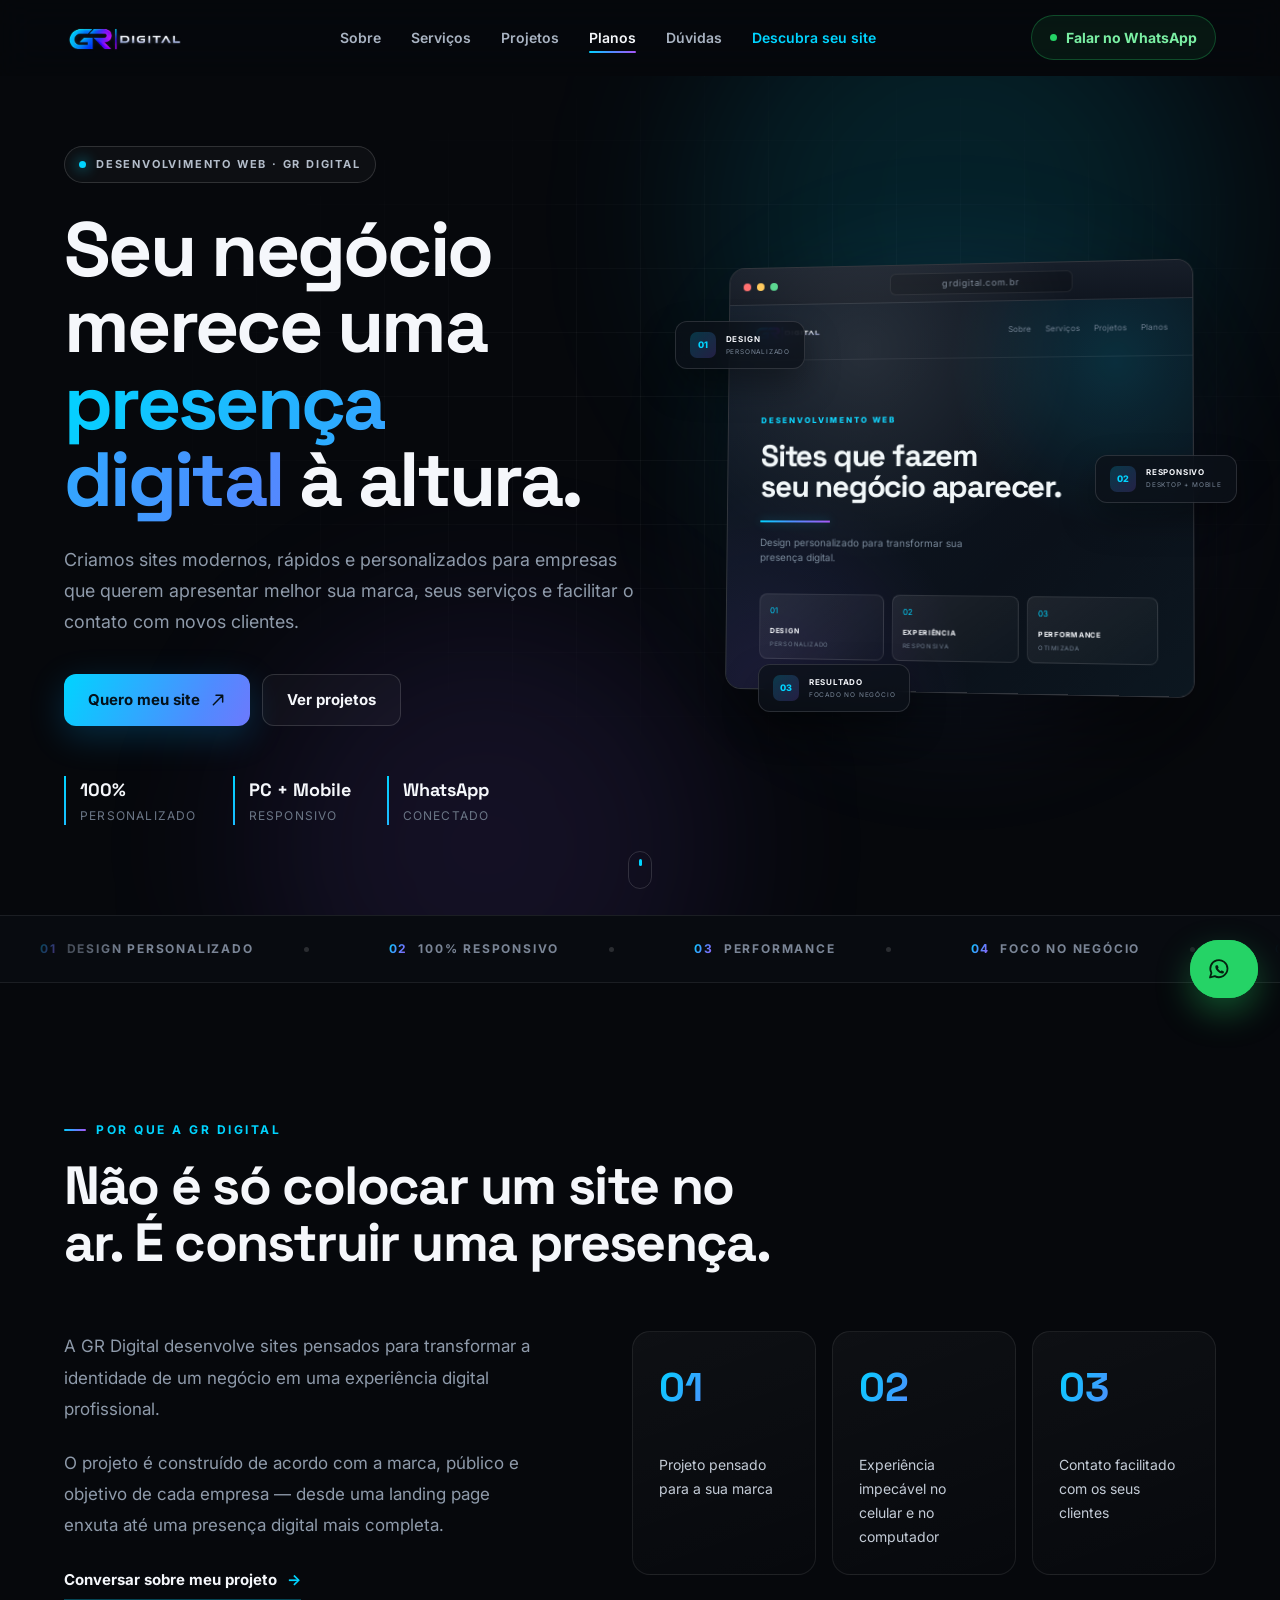
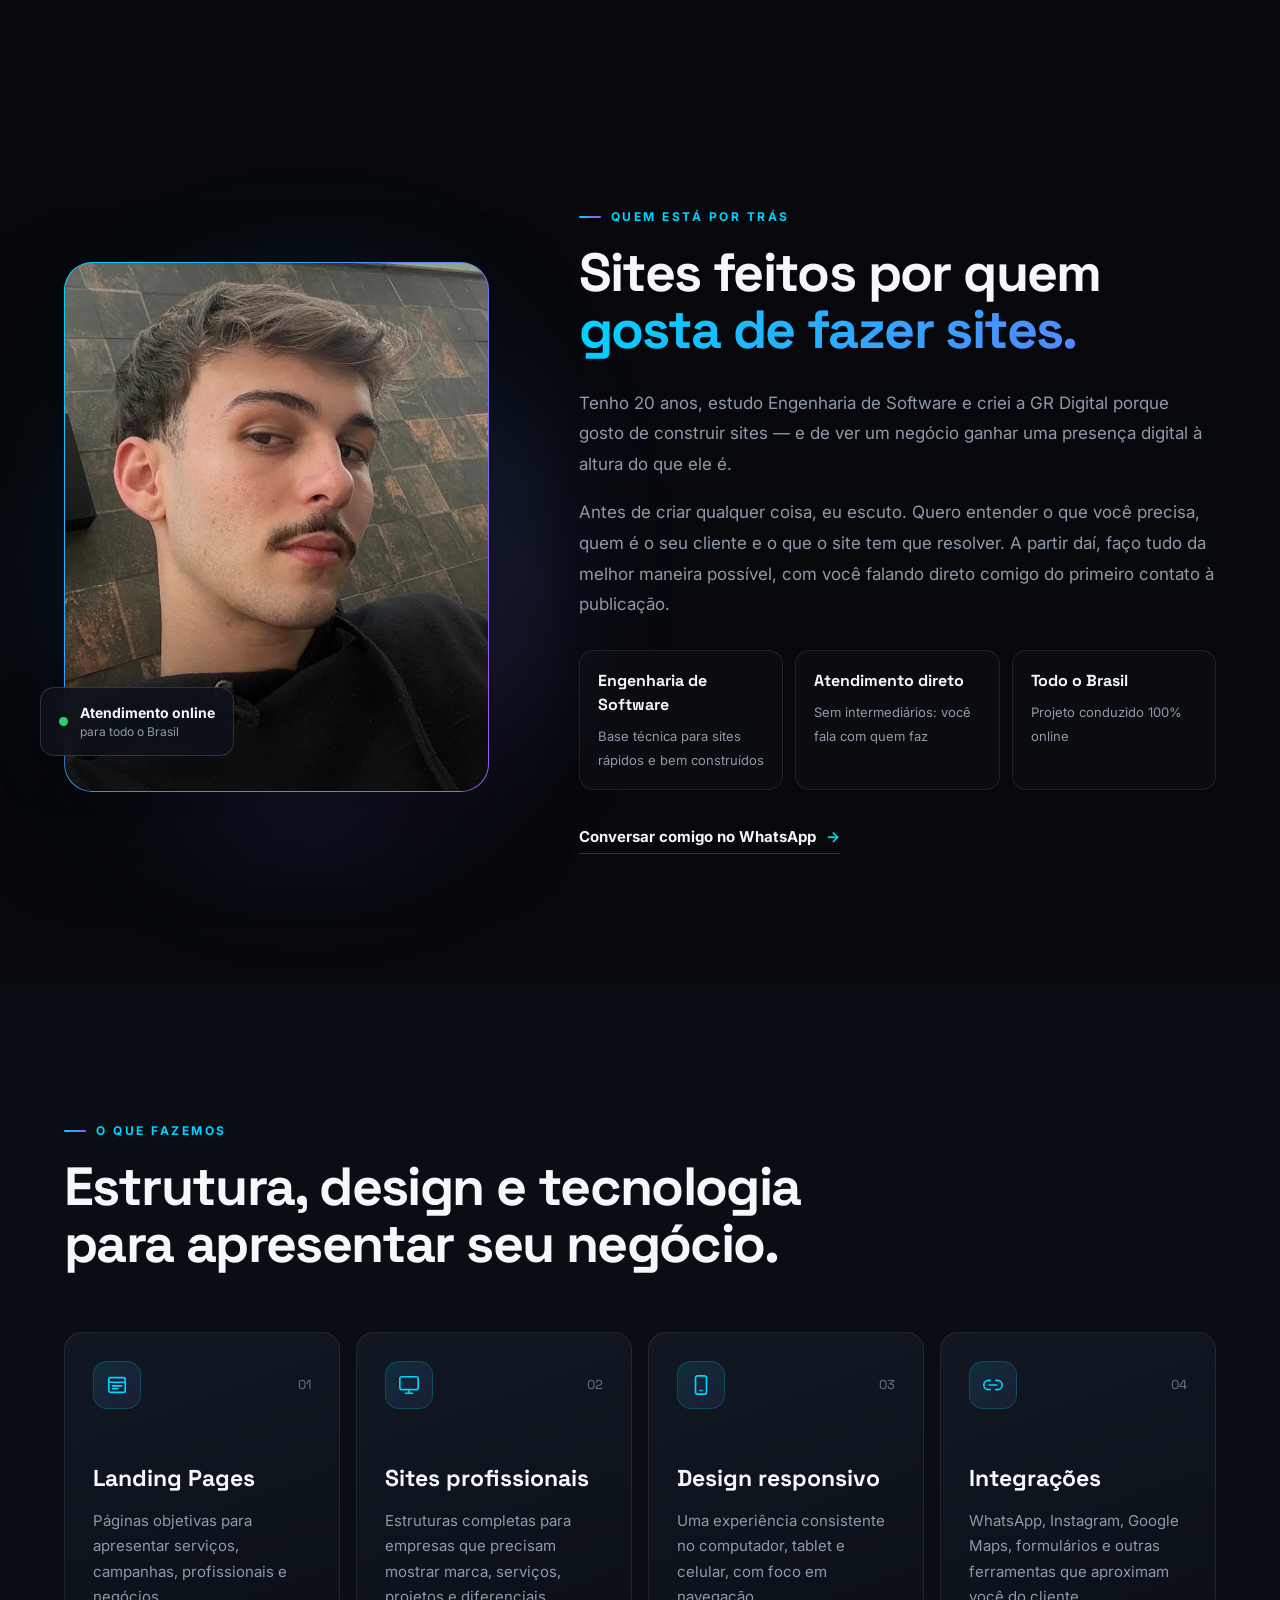
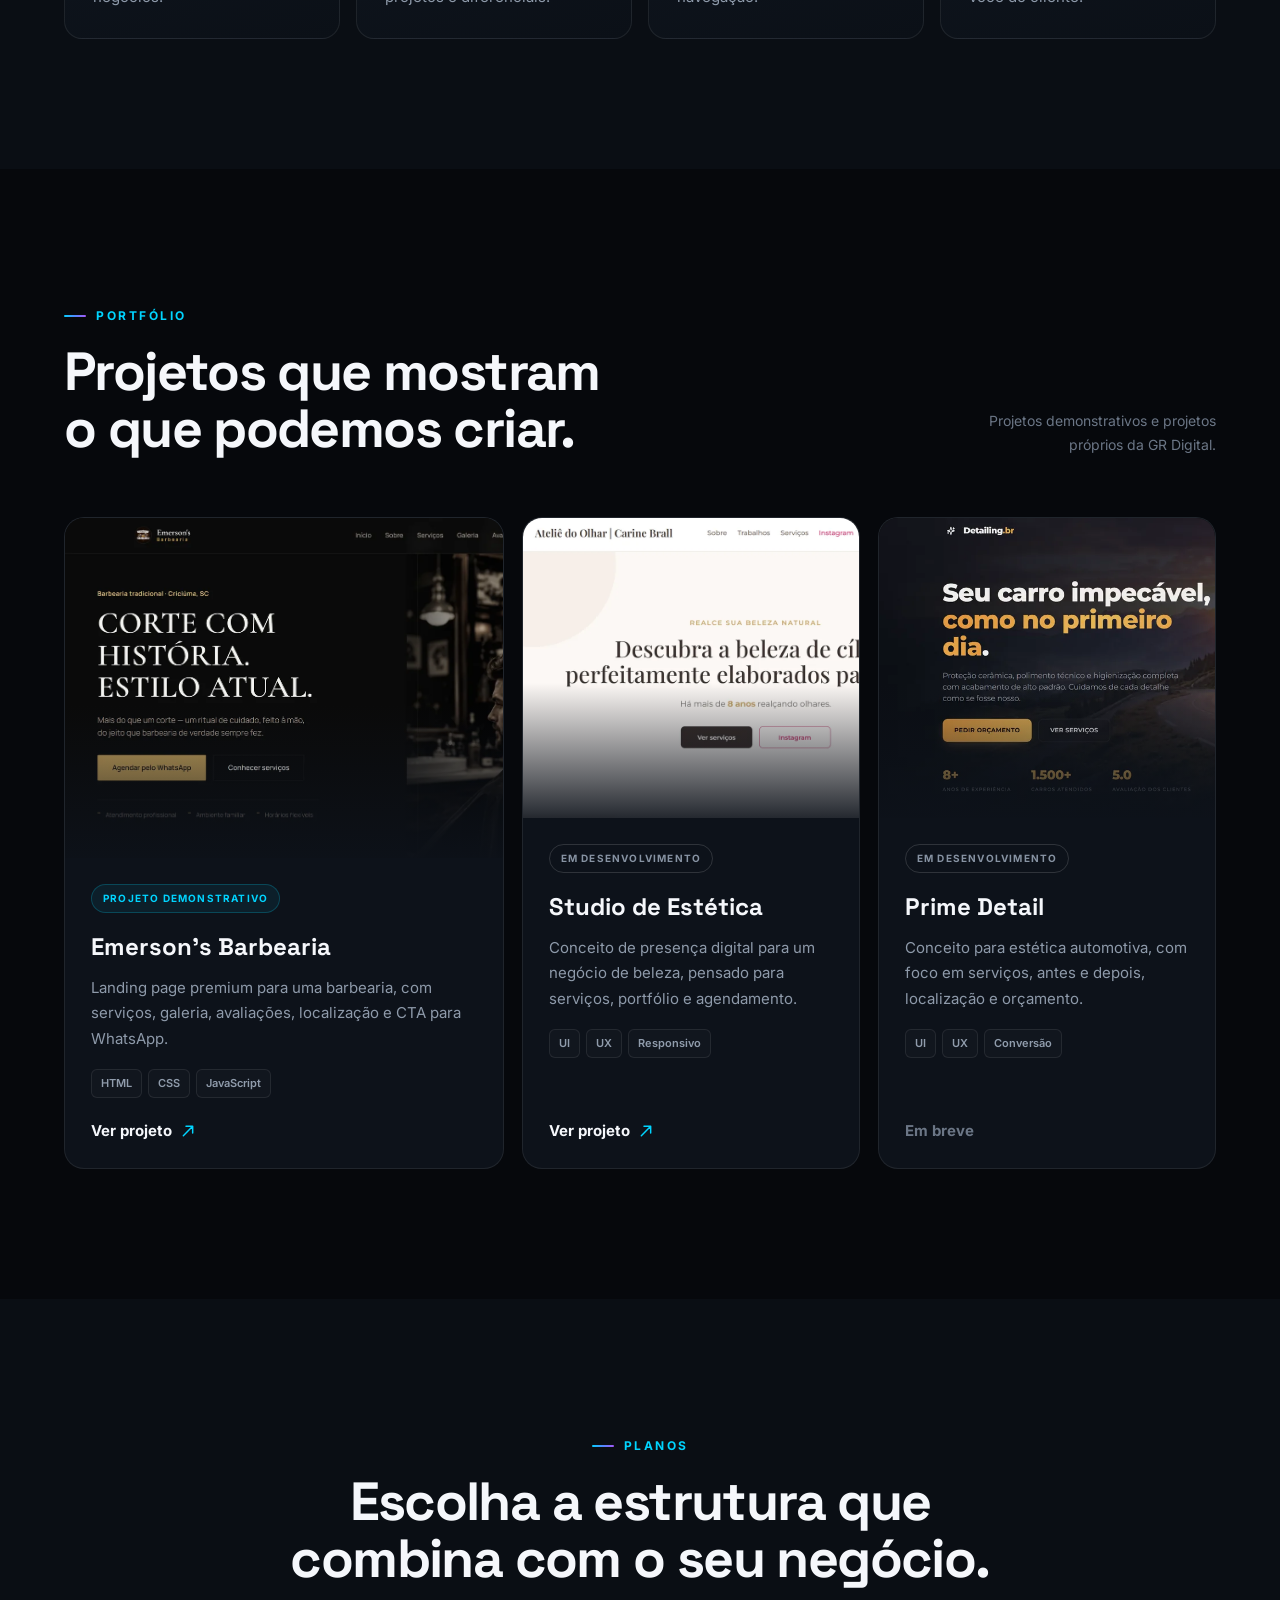
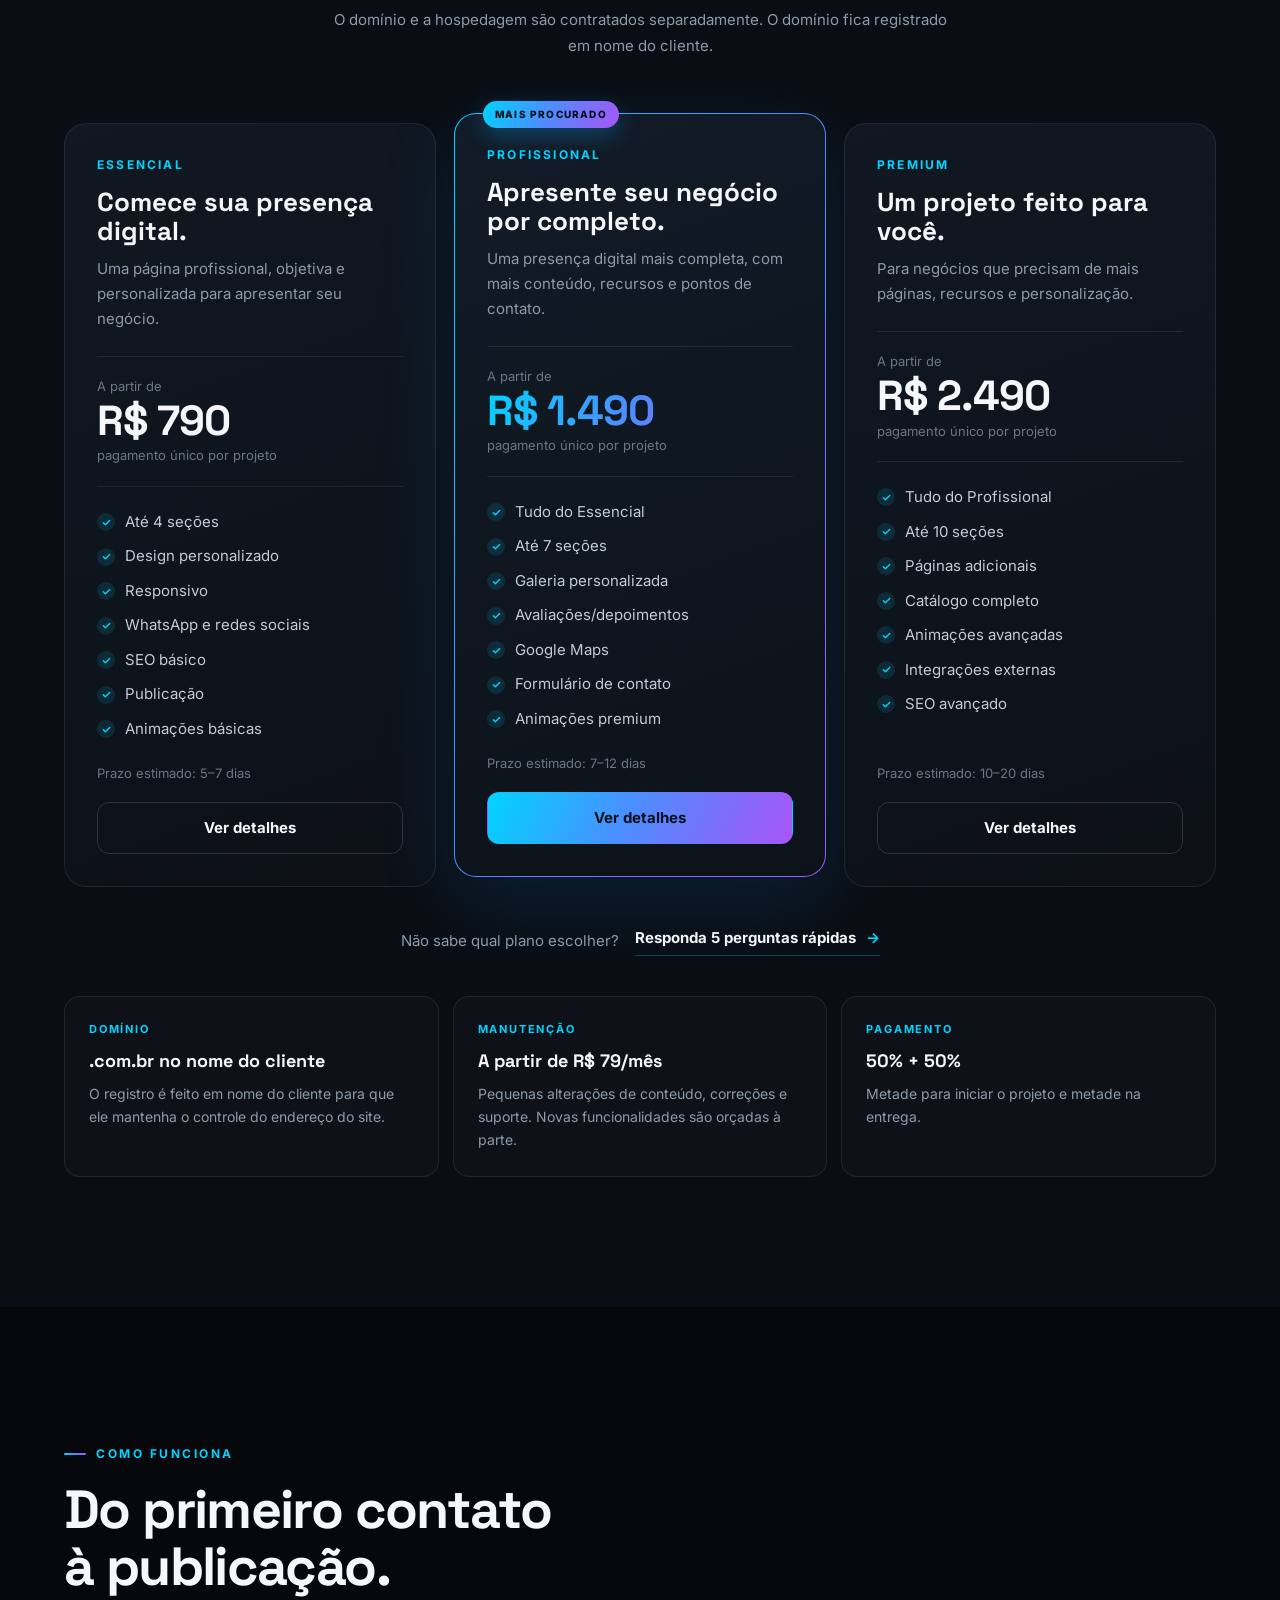
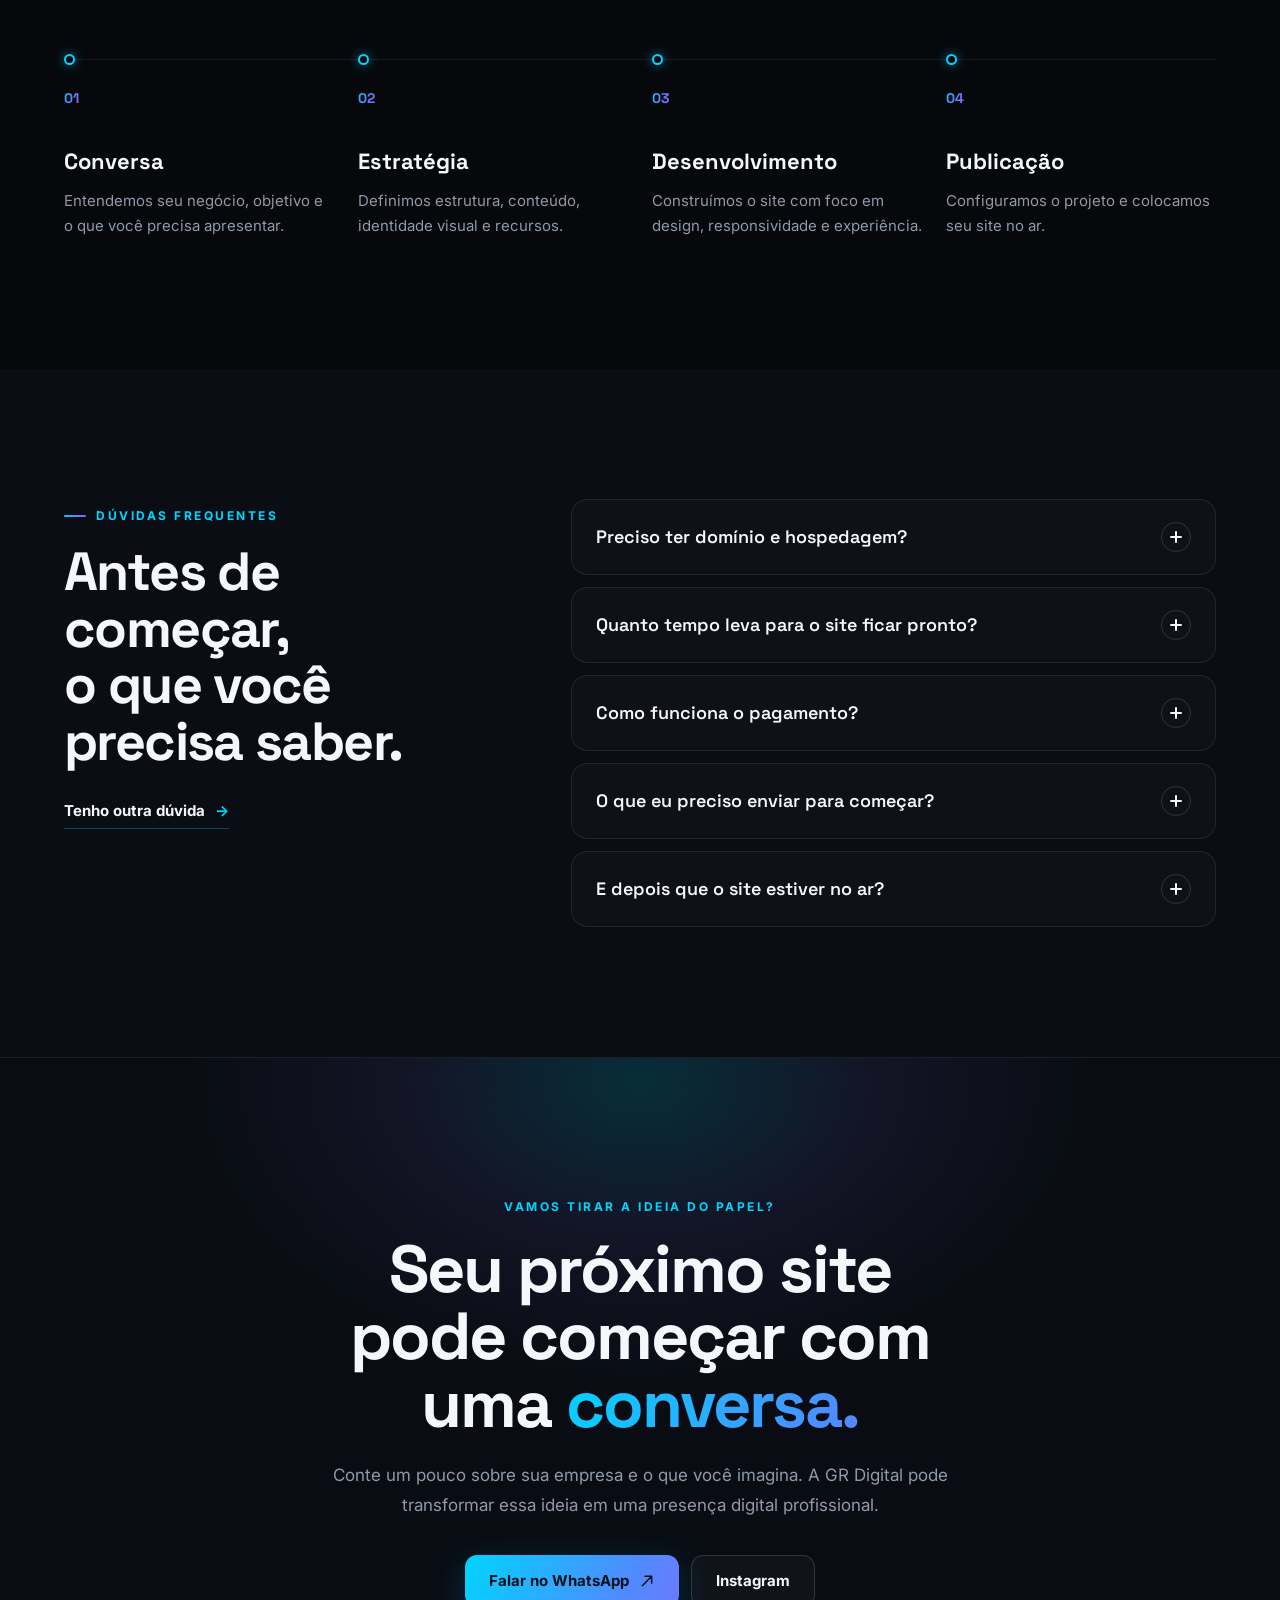
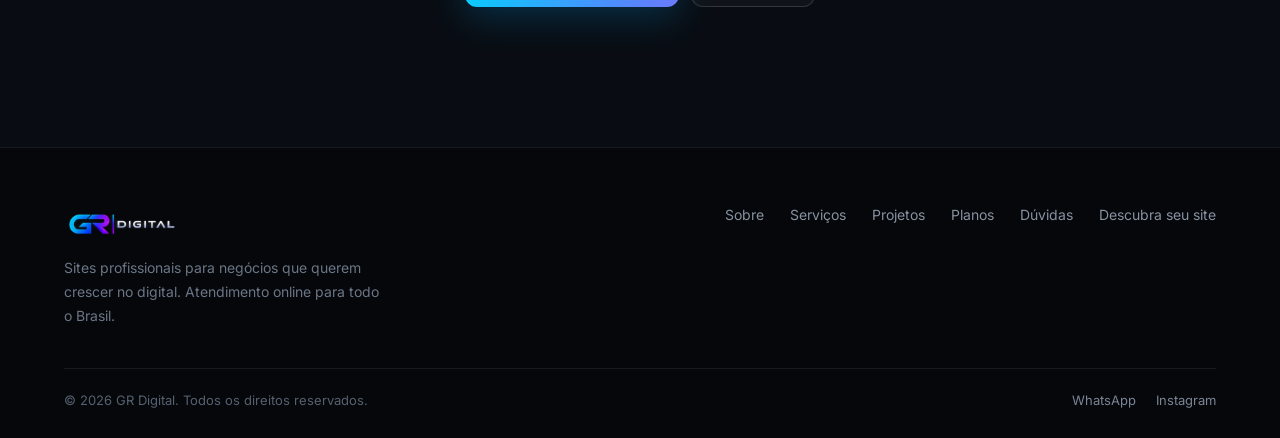
==== commit 1f536a37: "Adiciona seção "Quem está por trás" com foto e bio - Nova seção após "Sobre" com foto, texto e desta" ====
--- a/index.html
+++ b/index.html
@@ -161,6 +161,37 @@
                 <div class="spotlight" data-reveal><strong>02</strong><span>Experiência impecável no celular e no computador</span></div>
                 <div class="spotlight" data-reveal><strong>03</strong><span>Contato facilitado com os seus clientes</span></div>
             </div>
+        </div>
+    </div>
+</section>
+
+<section class="section quem_sou" id="quem-sou">
+    <div class="wrap quem_grid">
+        <div class="quem_foto" data-reveal="zoom">
+            <div class="quem_foto_frame">
+                <img src="IMG/foto-gr.webp" alt="Foto do fundador da GR Digital" width="640" height="800" loading="lazy" decoding="async">
+            </div>
+            <div class="quem_selo">
+                <span class="quem_selo_dot" aria-hidden="true"></span>
+                <div><strong>Atendimento online</strong><small>para todo o Brasil</small></div>
+            </div>
+        </div>
+
+        <div class="quem_texto">
+            <div class="section_title" data-reveal>
+                <p>QUEM ESTÁ POR TRÁS</p>
+                <h2>Sites feitos por quem <span class="gradient_text">gosta de fazer sites.</span></h2>
+            </div>
+            <div class="quem_bio" data-reveal>
+                <p>Tenho 20 anos, estudo Engenharia de Software e criei a GR Digital porque gosto de construir sites — e de ver um negócio ganhar uma presença digital à altura do que ele é.</p>
+                <p>Antes de criar qualquer coisa, eu escuto. Quero entender o que você precisa, quem é o seu cliente e o que o site tem que resolver. A partir daí, faço tudo da melhor maneira possível, com você falando direto comigo do primeiro contato à publicação.</p>
+            </div>
+            <ul class="quem_pontos" data-reveal-group>
+                <li data-reveal><strong>Engenharia de Software</strong><span>Base técnica para sites rápidos e bem construídos</span></li>
+                <li data-reveal><strong>Atendimento direto</strong><span>Sem intermediários: você fala com quem faz</span></li>
+                <li data-reveal><strong>Todo o Brasil</strong><span>Projeto conduzido 100% online</span></li>
+            </ul>
+            <a href="https://wa.me/5548998230477?text=Ol%C3%A1!%20Vi%20seu%20site%20e%20quero%20conversar%20sobre%20um%20projeto." class="text_link" data-reveal>Conversar comigo no WhatsApp <span aria-hidden="true">→</span></a>
         </div>
     </div>
 </section>
@@ -409,7 +440,7 @@
     <div class="footer_top">
         <div>
             <img src="IMG/logo.webp" alt="GR Digital" width="640" height="213" loading="lazy">
-            <p>Sites profissionais para negócios que querem crescer no digital.</p>
+            <p>Sites profissionais para negócios que querem crescer no digital. Atendimento online para todo o Brasil.</p>
         </div>
         <div class="footer_links">
             <a href="#sobre">Sobre</a><a href="#servicos">Serviços</a><a href="#projetos">Projetos</a><a href="#planos">Planos</a><a href="#faq">Dúvidas</a><a href="descubra.html">Descubra seu site</a>
--- a/styles.css
+++ b/styles.css
@@ -1000,6 +1000,176 @@
     line-height: 1.55
 }
 
+/* ---------- Quem está por trás ---------- */
+
+.quem_sou {
+    padding-top: clamp(40px, 6vw, 70px);
+    overflow: hidden
+}
+
+.quem_grid {
+    display: grid;
+    grid-template-columns: .8fr 1.2fr;
+    gap: clamp(40px, 7vw, 100px);
+    align-items: center
+}
+
+.quem_foto {
+    position: relative;
+    width: 100%;
+    max-width: 440px;
+    justify-self: center
+}
+
+.quem_foto::before {
+    content: "";
+    position: absolute;
+    inset: 10% -8% -6% 8%;
+    z-index: -1;
+    border-radius: 50%;
+    background: linear-gradient(135deg, rgba(0, 212, 255, .28), rgba(168, 85, 247, .26));
+    filter: blur(70px);
+    animation: mockup-glow 6s ease-in-out infinite alternate
+}
+
+.quem_foto_frame {
+    position: relative;
+    padding: 1px;
+    border-radius: 28px;
+    background: var(--grad);
+    box-shadow: 0 40px 80px rgba(0, 0, 0, .5)
+}
+
+.quem_foto_frame::after {
+    content: "";
+    position: absolute;
+    inset: 1px;
+    border-radius: 27px;
+    background: linear-gradient(180deg, transparent 60%, rgba(6, 8, 12, .55));
+    pointer-events: none
+}
+
+.quem_foto_frame img {
+    width: 100%;
+    height: auto;
+    aspect-ratio: 4 / 5;
+    object-fit: cover;
+    border-radius: 27px;
+    transition: transform .9s var(--ease)
+}
+
+.quem_foto:hover .quem_foto_frame img {
+    transform: scale(1.015)
+}
+
+.quem_selo {
+    position: absolute;
+    left: -24px;
+    bottom: 36px;
+    z-index: 1;
+    display: flex;
+    align-items: center;
+    gap: 12px;
+    padding: 14px 18px;
+    border: 1px solid var(--border-strong);
+    border-radius: 14px;
+    background: rgba(12, 17, 25, .85);
+    backdrop-filter: blur(12px);
+    -webkit-backdrop-filter: blur(12px);
+    box-shadow: 0 16px 40px rgba(0, 0, 0, .4);
+    animation: badge-bob 4.5s ease-in-out infinite
+}
+
+.quem_selo_dot {
+    flex-shrink: 0;
+    width: 9px;
+    height: 9px;
+    border-radius: 50%;
+    background: var(--green);
+    animation: pulse-dot 2s infinite
+}
+
+.quem_selo strong {
+    display: block;
+    font-size: 14px
+}
+
+.quem_selo small {
+    display: block;
+    color: var(--muted);
+    font-size: 12px
+}
+
+.quem_bio {
+    margin: 30px 0;
+    color: var(--muted);
+    font-size: 17px;
+    line-height: 1.8
+}
+
+.quem_bio p + p {
+    margin-top: 18px
+}
+
+.quem_pontos {
+    list-style: none;
+    display: grid;
+    grid-template-columns: repeat(3, minmax(0, 1fr));
+    gap: 12px;
+    margin-bottom: 34px
+}
+
+.quem_pontos li {
+    padding: 18px;
+    border: 1px solid var(--border);
+    border-radius: 14px;
+    background: rgba(255, 255, 255, .02)
+}
+
+.quem_pontos strong {
+    display: block;
+    margin-bottom: 6px;
+    font-family: var(--font-title);
+    font-size: 16px
+}
+
+.quem_pontos span {
+    color: var(--muted);
+    font-size: 13px;
+    line-height: 1.55
+}
+
+@media (max-width: 980px) {
+    .quem_grid {
+        grid-template-columns: 1fr
+    }
+
+    .quem_foto {
+        max-width: 380px
+    }
+}
+
+@media (max-width: 760px) {
+    .quem_foto {
+        max-width: 300px
+    }
+
+    .quem_selo {
+        left: 50%;
+        bottom: -22px;
+        white-space: nowrap;
+        translate: -50% 0
+    }
+
+    .quem_texto {
+        margin-top: 16px
+    }
+
+    .quem_pontos {
+        grid-template-columns: 1fr
+    }
+}
+
 /* ---------- Serviços ---------- */
 
 .servicos_grid {
